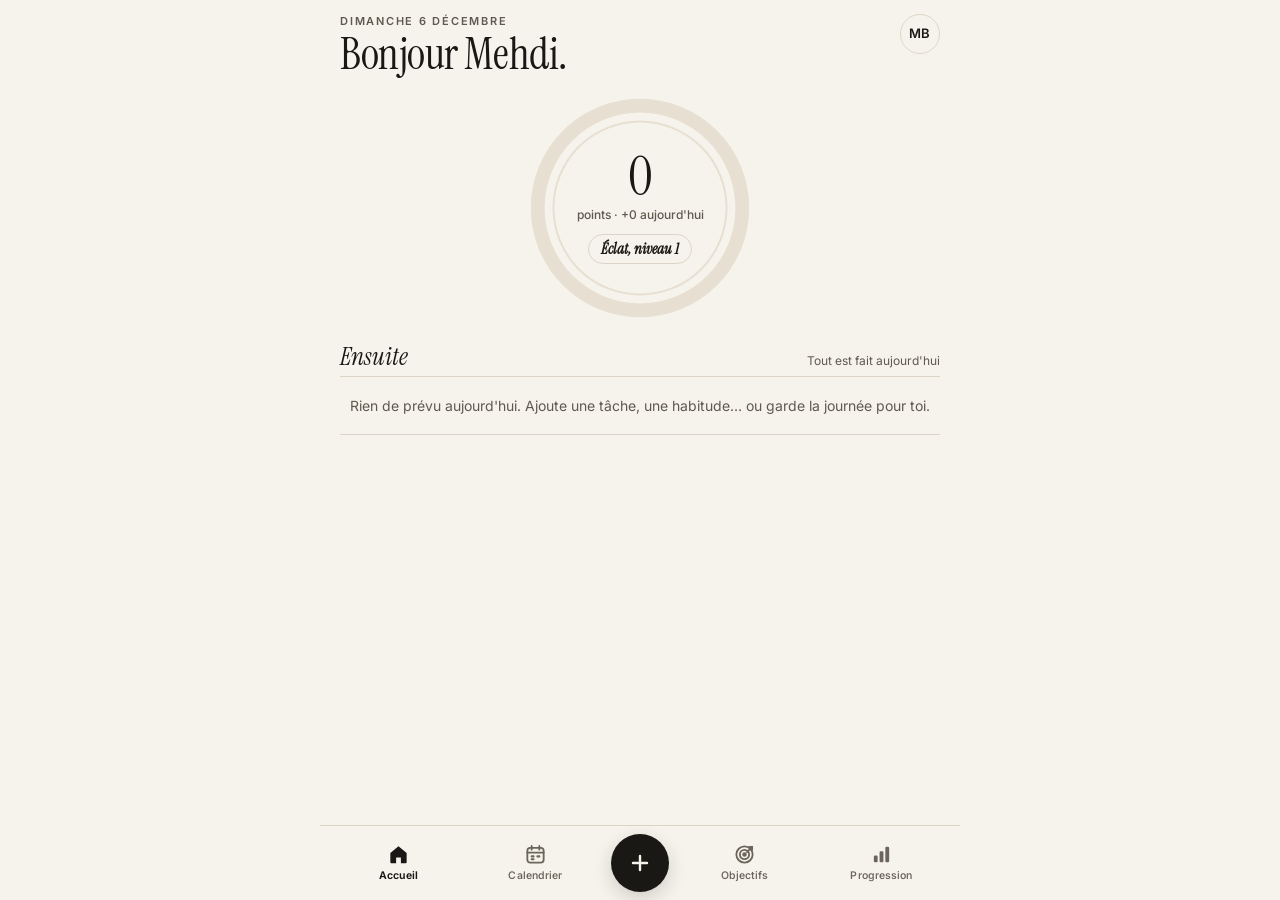
==== index.html @ 3e0541fe "Édition 28 : l'accueil exactement comme la maquette D - Accueil : bonjour, le cadran (niveau au cent" ====
<!DOCTYPE html>
<html lang="fr">
<head>
<meta charset="utf-8">
<meta name="viewport" content="width=device-width, initial-scale=1, maximum-scale=1, user-scalable=no, viewport-fit=cover">
<title>ASCEND</title>
<meta name="description" content="ASCEND : ton développement personnel et ton JOMO, jour après jour. Make everyday matter.">
<meta name="theme-color" content="#050506">
<meta name="color-scheme" content="dark">
<meta name="apple-mobile-web-app-capable" content="yes">
<meta name="mobile-web-app-capable" content="yes">
<meta name="apple-mobile-web-app-status-bar-style" content="black-translucent">
<meta name="apple-mobile-web-app-title" content="ASCEND">
<link rel="manifest" href="manifest.webmanifest">
<link rel="icon" type="image/png" sizes="32x32" href="icones/favicon-32.png">
<link rel="apple-touch-icon" href="icones/apple-touch-icon.png">
<style>
/* ===== ASCEND : couleurs, typo, fond ===== */
:root {
  --fond: #f8f5ef;
  --fond-2: #f9f7f1;
  --carte: #fbf8f2;
  --carte-2: #fdfaf5;
  --carte-3: #fffcf7;
  --trait: rgba(26, 24, 20, .068);
  --trait-fort: rgba(26, 24, 20, .145);
  --texte: #1a1814;
  --doux: #1a1814;
  --pale: #6b655b;
  --bleu: #1a1814;
  --violet: #1a1814;
  --accent: linear-gradient(135deg, #1a1814 0%, #1a1814 100%);
  --accent-texte: #1a1814;
  --anneau: #1a1814;
  --vert: #2f8c5b;
  --orange: #9f7332;
  --rouge: #9f404b;
  --jomo: #26847b;
  --ecran: #3d7b9c;
  --focus: #1a1814;
  --H: 64px;
  --rayon: 18px;
  --haut-sur: env(safe-area-inset-top, 0px);
  --bas-sur: env(safe-area-inset-bottom, 0px);
  --police: -apple-system, BlinkMacSystemFont, "SF Pro Display", "SF Pro Text", "Inter", "Segoe UI", system-ui, sans-serif;
  color-scheme: light;
}
*, *::before, *::after { box-sizing: border-box; }
[hidden] { display: none !important; }
html, body { margin: 0; height: 100%; overflow: hidden; overscroll-behavior: none; }
/* Une app, pas une page : on ne pince pas pour zoomer, le double toucher ne zoome pas */
html { touch-action: pan-x pan-y; }
body {
  font-family: var(--police);
  color: var(--texte);
  background-color: var(--fond);
  background-image:
    radial-gradient(120% 60% at 110% -10%, rgba(26, 24, 20, .119), transparent 60%),
    radial-gradient(90% 55% at -20% 105%, rgba(26, 24, 20, .093), transparent 60%);
  background-attachment: fixed;
  -webkit-font-smoothing: antialiased;
  -webkit-tap-highlight-color: transparent;
  -webkit-text-size-adjust: 100%;
  overscroll-behavior: none;
  font-size: 15px;
  line-height: 1.35;
}
button, input, select, textarea { font: inherit; color: inherit; }
button { cursor: pointer; }
button:disabled { cursor: default; }
:focus-visible { outline: 3px solid var(--focus); outline-offset: 2px; border-radius: 10px; }
.masque { position: absolute !important; width: 1px; height: 1px; padding: 0; margin: -1px; overflow: hidden; clip: rect(0 0 0 0); white-space: nowrap; border: 0; }
h1, h2, h3, p { margin: 0; }

/* ===== Structure : écran + onglets du bas ===== */
/* L'app occupe la partie visible de l'écran (l'iPhone la décale parfois après le clavier : on la suit) */
.app { position: fixed; top: var(--app-haut, 0px); bottom: var(--app-bas, 0px); left: 0; right: 0; max-width: 640px; margin: 0 auto;
  display: grid; grid-template-rows: minmax(0, 1fr) auto; overflow: hidden; }
html.clavier { --bas-sur: 0px; }
.ecran { overflow-y: auto; overflow-x: hidden; -webkit-overflow-scrolling: touch; overscroll-behavior: contain; outline: none;
  padding: calc(var(--haut-sur) + 18px) max(18px, env(safe-area-inset-right)) 28px max(18px, env(safe-area-inset-left)); display: flex; flex-direction: column; gap: 18px; min-height: 0; }
.ecran > * { flex-shrink: 0; }
.ecran.plein { overflow: hidden; padding-bottom: 0; }
.ecran.plein > .cal-jour { flex-shrink: 1; }
.onglets { display: grid; grid-template-columns: repeat(4, 1fr); gap: 4px; padding: 8px 10px calc(var(--bas-sur) + 8px);
  background: rgba(251, 249, 244, .92); border-top: 1px solid var(--trait); -webkit-backdrop-filter: blur(18px); backdrop-filter: blur(18px); }
.onglet { display: grid; justify-items: center; gap: 3px; padding: 7px 2px 6px; border: 0; background: none; color: var(--pale); border-radius: 14px;
  font-size: 11px; font-weight: 600; letter-spacing: .01em; min-height: 52px; }
.onglet svg { width: 24px; height: 24px; }
.onglet[aria-current="page"] { color: #1a1814; background: rgba(26, 24, 20, .06); }
.onglet[aria-current="page"] svg { filter: drop-shadow(0 0 8px rgba(26, 24, 20, .297)); }

/* ===== Textes d'en-tête ===== */
.tete { display: flex; align-items: flex-start; gap: 12px; }
.tete > div { flex: 1; min-width: 0; }
.tete h1 { font-size: 30px; font-weight: 800; letter-spacing: -.02em; line-height: 1.12; }
.tete p { color: var(--doux); font-size: 15px; margin-top: 4px; }
.tete .actions-tete { display: flex; gap: 8px; flex: none; }
.icone-bouton { width: 44px; height: 44px; border-radius: 14px; border: 1px solid var(--trait); background: rgba(251, 249, 244, .6); color: var(--texte);
  display: grid; place-items: center; padding: 0; flex: none; }
.icone-bouton svg { width: 22px; height: 22px; }
.avatar { width: 44px; height: 44px; border-radius: 50%; border: 1px solid var(--trait-fort); background: radial-gradient(circle at 30% 25%, #e9e3d7, #fdfaf5);
  color: var(--texte); font-weight: 700; font-size: 14px; letter-spacing: .02em; display: grid; place-items: center; flex: none; }
.section-tete { display: flex; align-items: baseline; justify-content: space-between; gap: 10px; margin-bottom: 10px; }
.section-tete h2 { font-size: 18px; font-weight: 700; letter-spacing: -.01em; }
.lien { border: 0; background: none; color: var(--doux); font-size: 13px; font-weight: 600; padding: 8px 4px; display: inline-flex; align-items: center; gap: 4px; min-height: 36px; white-space: nowrap; flex: none; }
.lien svg { width: 14px; height: 14px; }
.lien.fort { color: var(--accent-texte); }
.lien.danger { color: var(--rouge); }

/* ===== Cartes ===== */
.carte { background: linear-gradient(180deg, rgba(251, 249, 244, .82), rgba(251, 249, 244, .9)); border: 1px solid var(--trait); border-radius: var(--rayon);
  box-shadow: inset 0 1px 0 rgba(26, 24, 20, .034), 0 10px 30px rgba(70, 55, 30, .055); }
.carte.pad { padding: 16px; }
.vide { color: var(--doux); text-align: center; padding: 22px 16px; font-size: 14px; line-height: 1.5; }

/* ===== Boutons ===== */
.bouton { display: flex; align-items: center; justify-content: center; gap: 8px; min-height: 52px; padding: 0 20px; border: 0; border-radius: 16px;
  background: var(--accent); color: var(--sur-accent); font-weight: 700; font-size: 16px; box-shadow: 0 10px 26px rgba(26, 24, 20, .149), inset 0 1px 0 rgba(26, 24, 20, .153); width: 100%; }
.bouton svg { width: 20px; height: 20px; }
.bouton:disabled { opacity: .45; box-shadow: none; }
.bouton.secondaire { background: rgba(251, 249, 244, .7); border: 1px solid var(--trait-fort); box-shadow: none; color: var(--texte); }
.bouton.danger { background: rgba(221, 83, 101, .15); border: 1px solid rgba(221, 83, 101, .562); color: #9f5a62; box-shadow: none; }
.bouton.petit { min-height: 44px; font-size: 15px; border-radius: 14px; }
.boutons { display: grid; gap: 10px; }
.boutons.deux { grid-template-columns: 1fr 1fr; }

/* ===== Segments (7j / 30j / 90j, Mois / Jour…) ===== */
.segments { display: grid; grid-auto-flow: column; grid-auto-columns: 1fr; gap: 4px; padding: 4px; border-radius: 16px; background: rgba(251, 249, 244, .9); border: 1px solid var(--trait); }
.segments button { border: 0; background: none; color: var(--doux); font-weight: 600; font-size: 14px; border-radius: 12px; min-height: 40px; padding: 0 8px; }
.segments button[aria-pressed="true"], .segments button[aria-selected="true"] { background: var(--accent); color: var(--sur-accent); box-shadow: 0 6px 18px rgba(26, 24, 20, .149); }

/* ===== Interrupteur ===== */
.interrupteur { position: relative; display: inline-block; width: 51px; height: 31px; flex: none; }
.interrupteur input { position: absolute; inset: 0; opacity: 0; margin: 0; cursor: pointer; z-index: 1; }
.interrupteur i { position: absolute; inset: 0; border-radius: 16px; background: #ebe5d9; border: 1px solid var(--trait-fort); transition: background .2s; }
.interrupteur i::after { content: ""; position: absolute; top: 3px; left: 3px; width: 23px; height: 23px; border-radius: 50%; background: #1a1814; transition: transform .2s, background .2s; box-shadow: 0 2px 6px rgba(70, 55, 30, .077); }
.interrupteur input:checked + i { background: var(--accent); border-color: transparent; }
.interrupteur input:checked + i::after { transform: translateX(20px); background: #1a1814; }
.interrupteur input:focus-visible + i { outline: 3px solid var(--focus); outline-offset: 2px; }

/* ===== Cases à cocher rondes ===== */
.rond-coche { width: 30px; height: 30px; border-radius: 50%; border: 2.5px solid var(--anneau); background: rgba(251, 249, 244, .6); padding: 0; display: grid; place-items: center; color: transparent; flex: none; }
.rond-coche svg { width: 16px; height: 16px; }
.rond-coche[aria-checked="true"] { background: var(--accent); border-color: #1a1814; color: var(--sur-accent); box-shadow: 0 0 14px rgba(26, 24, 20, .255); }
.rond-coche:disabled { opacity: .5; }
/* Cible tactile élargie */
.rond-coche { position: relative; }
.rond-coche::before { content: ""; position: absolute; inset: -8px; }

/* ===== Lignes (tâches, habitudes) ===== */
.lignes { display: grid; gap: 10px; }
.ligne { display: flex; align-items: center; gap: 12px; padding: 12px 14px; min-height: 64px; }
.ligne .ouvrir { flex: 1; min-width: 0; display: flex; align-items: center; gap: 12px; border: 0; background: none; padding: 0; text-align: left; color: inherit; min-height: 40px; }
.ligne .quoi { flex: 1; min-width: 0; display: grid; gap: 2px; }
.ligne .quoi b { font-weight: 650; font-size: 15.5px; white-space: nowrap; overflow: hidden; text-overflow: ellipsis; }
.ligne .quoi small { color: var(--doux); font-size: 12.5px; white-space: nowrap; overflow: hidden; text-overflow: ellipsis; }
.ligne .pts { color: var(--accent-texte); font-weight: 700; font-size: 14px; white-space: nowrap; flex: none; }
.ligne .pts.gagne { color: var(--vert); }
.ligne .pts.nul { color: var(--pale); font-weight: 600; }
.ligne.faite .quoi b { color: var(--doux); text-decoration: line-through; text-decoration-color: rgba(26, 24, 20, .255); }
.tuile { width: 40px; height: 40px; border-radius: 12px; display: grid; place-items: center; font-size: 21px; flex: none; background: color-mix(in srgb, var(--c, #1a1814) 18%, #faf8f2); border: 1px solid color-mix(in srgb, var(--c, #1a1814) 40%, transparent); }
.tuile.petite { width: 32px; height: 32px; border-radius: 10px; font-size: 17px; }
.puce-cat { display: inline-block; width: 8px; height: 8px; border-radius: 50%; background: var(--c); margin-right: 6px; vertical-align: 1px; }

/* ===== Toast ===== */
.toast { position: fixed; left: 50%; top: calc(var(--haut-sur) + 12px); transform: translate(-50%, calc(-100% - 40px)); z-index: 50; max-width: min(92vw, 520px);
  background: rgba(251, 249, 244, .96); border: 1px solid var(--trait-fort); color: var(--texte); padding: 12px 16px; border-radius: 14px; font-weight: 600; font-size: 14px;
  box-shadow: 0 14px 40px rgba(70, 55, 30, .099); transition: transform .3s ease, opacity .3s ease, visibility .3s; pointer-events: none; text-align: center; opacity: 0; visibility: hidden; }
.toast:empty { display: none; }
.toast.visible { transform: translate(-50%, 0); opacity: 1; visibility: visible; }

/* ===== Lancement ===== */
.lancement { position: fixed; inset: 0; z-index: 60; display: grid; place-items: center; background: var(--fond);
  background-image: radial-gradient(80% 50% at 100% 0%, rgba(26, 24, 20, .149), transparent 60%), radial-gradient(80% 50% at 0% 100%, rgba(26, 24, 20, .128), transparent 60%);
  transition: opacity .45s ease, visibility .45s; }
.lancement.parti { opacity: 0; visibility: hidden; }
.marque { display: grid; justify-items: center; gap: 18px; text-align: center; }
.marque svg { width: 108px; height: 108px; filter: drop-shadow(0 0 24px rgba(26, 24, 20, .234)); }
.marque b { font-size: 34px; font-weight: 300; letter-spacing: .42em; margin-right: -.42em; }
.marque small { color: var(--doux); font-size: 16px; }

@media (prefers-reduced-motion: reduce) {
  *, *::before, *::after { animation-duration: .01ms !important; animation-iteration-count: 1 !important; transition-duration: .01ms !important; scroll-behavior: auto !important; }
}
/* ===== Accueil ===== */
.salut h1 { font-size: 27px; }
.points { position: relative; overflow: hidden; padding: 18px 18px 58px; min-height: 150px;
  background: radial-gradient(120% 120% at 100% 0%, rgba(26, 24, 20, .149), transparent 55%), linear-gradient(180deg, rgba(251, 249, 244, .9), rgba(251, 249, 244, .95)); }
.points .libelle { display: flex; align-items: center; gap: 8px; color: var(--doux); font-weight: 600; font-size: 14px; }
.points .libelle .etoile { width: 26px; height: 26px; border-radius: 50%; display: grid; place-items: center; background: rgba(221, 157, 63, .175); border: 1px solid rgba(221, 157, 63, .562); }
.points .libelle .etoile svg { width: 15px; height: 15px; color: var(--orange); }
.points .total { display: flex; align-items: baseline; gap: 12px; margin-top: 10px; position: relative; z-index: 1; }
.points .total b { font-size: 40px; font-weight: 700; letter-spacing: -.02em; font-variant-numeric: tabular-nums; }
.points .total span { color: var(--vert); font-weight: 700; font-size: 15px; display: inline-flex; align-items: center; gap: 3px; }
.points .total span.zero { color: var(--pale); }
.points .total span svg { width: 13px; height: 13px; }
.points .palier { position: relative; z-index: 1; margin-top: 6px; color: var(--doux); font-size: 13px; }
.points .palier b { color: var(--texte); font-weight: 650; }
.points .embleme { position: absolute; right: 10px; top: 6px; width: 92px; height: 92px; z-index: 1; }
.points .courbe { position: absolute; left: 0; right: 0; bottom: 0; width: 100%; height: 56px; opacity: .95; }
.points .monte { animation: monte .6s ease; }
@keyframes monte { 0% { transform: translateY(6px); opacity: .3; } 100% { transform: none; opacity: 1; } }
.duo { display: grid; grid-template-columns: 1fr 1fr; gap: 12px; }
.mini { padding: 14px; display: grid; gap: 6px; text-align: left; border: 1px solid var(--trait); color: inherit; min-height: 96px; }
.mini .titre-mini { color: var(--doux); font-size: 12.5px; font-weight: 600; display: flex; align-items: center; gap: 6px; }
.mini b { font-size: 24px; font-weight: 700; font-variant-numeric: tabular-nums; }
.mini small { color: var(--doux); font-size: 12.5px; }
.alerte { display: flex; gap: 12px; align-items: flex-start; padding: 14px; border-color: rgba(221, 157, 63, .562); background: linear-gradient(180deg, rgba(55, 41, 20, .688), rgba(251, 249, 244, .55)); }
.alerte .ic { font-size: 20px; line-height: 1; }
.alerte p { font-size: 14px; color: #9f8d6e; }
.alerte p b { color: #1a1814; }
.a-valider { display: grid; gap: 10px; padding: 14px; }
.a-valider p { font-size: 14.5px; }
.a-valider p small { display: block; color: var(--doux); font-size: 12.5px; margin-top: 2px; }

/* ===== Calendrier : mois ===== */
.cal-tete { display: flex; align-items: center; justify-content: space-between; padding: 6px 4px 12px; }
.cal-tete h2 { font-size: 18px; font-weight: 650; }
.cal-tete .icone-bouton { width: 40px; height: 40px; border: 0; background: none; }
.mois-grille { display: grid; grid-template-columns: repeat(7, 1fr); row-gap: 4px; padding: 0 6px 12px; touch-action: pan-y; }
.mois-grille .jsem { text-align: center; color: var(--doux); font-size: 13px; font-weight: 600; padding: 4px 0 8px; }
.jour-m { position: relative; border: 0; background: none; color: var(--texte); height: 46px; display: grid; justify-items: center; align-content: start; gap: 3px; padding: 0; border-radius: 12px; }
.jour-m .n { width: 38px; height: 38px; border-radius: 50%; display: grid; place-items: center; font-size: 16px; font-variant-numeric: tabular-nums; }
.jour-m.dehors { color: #6b655b; }
.jour-m.auj .n { color: #1a1814; font-weight: 800; }
.jour-m[aria-pressed="true"] .n { background: var(--accent); color: var(--sur-accent); font-weight: 700; box-shadow: 0 0 0 3px rgba(26, 24, 20, .106), 0 0 18px rgba(26, 24, 20, .319); }
.jour-m .pts-j { position: absolute; bottom: 0; left: 50%; transform: translateX(-50%); display: flex; gap: 3px; }
.jour-m .pts-j i { width: 5px; height: 5px; border-radius: 50%; background: var(--c); }
.jour-m.charge .n::after { content: ""; position: absolute; top: 2px; right: 6px; width: 6px; height: 6px; border-radius: 50%; background: var(--orange); }
.jour-liste-tete { display: flex; align-items: baseline; justify-content: space-between; gap: 8px; margin: 2px 2px 10px; }
.jour-liste-tete h2 { font-size: 16px; font-weight: 650; }
.jour-liste-tete small { color: var(--doux); font-size: 13px; }
.ligne.cal { min-height: 58px; padding: 10px 14px; }

/* ===== Calendrier : jour (grille) ===== */
.cal-barre { display: flex; gap: 10px; align-items: center; }
.cal-barre .segments { flex: 1; }
.bande { display: grid; grid-template-columns: 30px repeat(7, minmax(0, 1fr)) 30px; align-items: center; gap: 2px; }
.bande .fleche { border: 0; background: none; color: var(--doux); height: 52px; padding: 0; display: grid; place-items: center; }
.bande .fleche svg { width: 18px; height: 18px; }
.jour-b { border: 0; background: none; color: var(--texte); display: grid; justify-items: center; gap: 2px; padding: 6px 0; border-radius: 14px; min-height: 56px; }
.jour-b span { font-size: 11px; color: var(--doux); font-weight: 600; }
.jour-b b { font-size: 16px; font-weight: 600; width: 32px; height: 32px; max-width: 100%; border-radius: 50%; display: grid; place-items: center; }
@media (max-width: 359px) { .jour-b b { width: 28px; height: 28px; font-size: 15px; } }
.jour-b.auj b { color: #1a1814; }
.jour-b[aria-pressed="true"] b { background: var(--accent); color: var(--sur-accent); box-shadow: 0 0 14px rgba(26, 24, 20, .297); }
.jour-b i { width: 4px; height: 4px; border-radius: 50%; }
.jour-b i.plein { background: var(--doux); }
.jour-entete { display: flex; align-items: center; justify-content: space-between; gap: 10px; }
.jour-entete h2 { font-size: 17px; font-weight: 650; }
.jauge { display: grid; gap: 5px; min-width: 120px; text-align: right; }
.jauge small { color: var(--doux); font-size: 12px; }
.jauge small b { color: var(--texte); }
.jauge .barre { height: 6px; border-radius: 3px; background: rgba(26, 24, 20, .076); overflow: hidden; }
.jauge .barre i { display: block; height: 100%; border-radius: 3px; background: var(--accent); }
.jauge.depasse small b { color: var(--orange); }
.jauge.depasse .barre i { background: linear-gradient(90deg, #9f7332, #9f513c); }
.defile { flex: 1; min-height: 0; overflow-y: auto; overflow-x: hidden; -webkit-overflow-scrolling: touch; overscroll-behavior: contain; margin: 0 -18px; padding: 0 18px; touch-action: pan-y; }
.grille { position: relative; height: calc(var(--H) * 24); margin-left: 46px; }
.grille .heure { position: absolute; left: -46px; width: 40px; text-align: right; transform: translateY(-50%); color: var(--pale); font-size: 11px; font-variant-numeric: tabular-nums; }
.grille .trait-h { position: absolute; left: 0; right: 0; height: 1px; background: rgba(26, 24, 20, .043); }
.colonnes { position: absolute; inset: 0; display: grid; grid-template-columns: repeat(var(--n, 1), 1fr); }
.colonne { position: relative; border: 0; background: none; padding: 0; }
.bloc { position: absolute; border-radius: 12px; overflow: hidden; background: color-mix(in srgb, var(--c) 22%, #fbf8f2); border: 1px solid color-mix(in srgb, var(--c) 55%, transparent);
  border-left: 4px solid var(--c); color: var(--texte); touch-action: none; user-select: none; -webkit-user-select: none; }
.bloc .b-ouvrir { position: absolute; inset: 0; border: 0; background: none; padding: 0; width: 100%; }
.bloc .b-texte { position: relative; pointer-events: none; display: grid; gap: 1px; padding: 6px 8px 0 9px; padding-right: 44px; }
.bloc .b-texte b { font-size: 13.5px; font-weight: 650; white-space: nowrap; overflow: hidden; text-overflow: ellipsis; }
.bloc .b-texte small { font-size: 11.5px; color: var(--doux); white-space: nowrap; overflow: hidden; text-overflow: ellipsis; }
.bloc.court .b-texte { grid-auto-flow: column; justify-content: start; gap: 6px; padding-top: 2px; }
.bloc .rond-coche { position: absolute; right: 8px; top: 6px; width: 26px; height: 26px; }
.bloc.court .rond-coche { top: 50%; margin-top: -11px; width: 22px; height: 22px; }
.bloc.fait .b-texte b { text-decoration: line-through; color: var(--doux); }
.bloc.libre { background: repeating-linear-gradient(135deg, rgba(44, 183, 170, .175) 0 8px, rgba(44, 183, 170, .075) 8px 16px); }
.bloc.sansecran { background: repeating-linear-gradient(135deg, rgba(78, 169, 220, .175) 0 8px, rgba(78, 169, 220, .062) 8px 16px); }
.bloc.grignote { border-style: dashed; }
.bloc .gain { position: absolute; right: 8px; bottom: 5px; font-size: 11px; font-weight: 700; color: var(--vert); pointer-events: none; }
.bloc .bord { position: absolute; left: 0; right: 0; bottom: 0; height: 8px; cursor: ns-resize; }
.bloc .poignee { position: absolute; left: 50%; width: 30px; height: 18px; margin-left: -15px; display: grid; place-items: center; }
.bloc .poignee::after { content: ""; width: 26px; height: 6px; border-radius: 3px; background: #1a1814; box-shadow: 0 0 8px rgba(26, 24, 20, .383); }
.bloc .poignee.haut { top: -2px; }
.bloc .poignee.bas { bottom: -2px; }
.bloc.choisi { box-shadow: 0 0 0 2px #1a1814, 0 0 20px rgba(26, 24, 20, .212); z-index: 3; overflow: visible; }
.bloc.leve { z-index: 5; box-shadow: 0 12px 30px rgba(70, 55, 30, .11), 0 0 0 2px #1a1814; opacity: .95; }
.bloc.brouillon { --c: #1a1814; background: rgba(26, 24, 20, .106); border-style: dashed; z-index: 4; overflow: visible; }
.bloc.repere { animation: repere 1.8s ease-out 1; }
@keyframes repere { 0%, 55% { box-shadow: 0 0 0 3px #1a1814, 0 0 26px rgba(26, 24, 20, .404); } }
.maintenant { position: absolute; left: -8px; right: 0; height: 2px; background: #9f404b; z-index: 6; pointer-events: none; }
.maintenant::before { content: ""; position: absolute; left: -4px; top: -4px; width: 10px; height: 10px; border-radius: 50%; background: #9f404b; }
.maintenant span { position: absolute; left: -50px; top: -8px; font-size: 11px; font-weight: 700; color: #9f5a62; background: var(--fond); padding: 0 2px; }
.bas-espace { height: 96px; }
.fab { position: absolute; right: 18px; bottom: 18px; width: 58px; height: 58px; border-radius: 50%; border: 0; background: var(--accent); color: var(--sur-accent); display: grid; place-items: center;
  box-shadow: 0 12px 30px rgba(26, 24, 20, .212); z-index: 8; }
.fab svg { width: 26px; height: 26px; }
.cal-jour { position: relative; flex: 1; min-height: 0; display: flex; flex-direction: column; gap: 12px; }

/* ===== Objectifs ===== */
.serie-carte { display: flex; align-items: center; gap: 14px; padding: 16px; }
.serie-carte .flamme { font-size: 32px; line-height: 1; filter: drop-shadow(0 0 10px rgba(221, 131, 54, .688)); }
.serie-carte b { font-size: 28px; font-weight: 700; }
.serie-carte small { color: var(--doux); font-size: 13px; display: block; }
.histo { display: flex; gap: 4px; margin-top: 4px; }
.histo i { width: 9px; height: 9px; border-radius: 3px; background: rgba(26, 24, 20, .068); }
.histo i.ok { background: var(--c, var(--bleu)); box-shadow: 0 0 6px color-mix(in srgb, var(--c, #1a1814) 70%, transparent); }
.histo i.non { background: transparent; border: 1px dashed rgba(26, 24, 20, .106); }
.obj-carte { padding: 16px; display: grid; gap: 12px; text-align: left; color: inherit; border: 1px solid var(--trait); width: 100%; }
.obj-carte .haut { display: flex; align-items: center; gap: 12px; }
.obj-carte .haut div { flex: 1; min-width: 0; display: grid; gap: 2px; }
.obj-carte .haut b { font-size: 16px; font-weight: 650; white-space: nowrap; overflow: hidden; text-overflow: ellipsis; }
.obj-carte .haut small { color: var(--doux); font-size: 12.5px; }
.obj-carte .pc { font-size: 18px; font-weight: 700; color: var(--accent-texte); }
.obj-carte.atteint .pc { color: var(--vert); }
.barre-obj { height: 8px; border-radius: 4px; background: rgba(26, 24, 20, .068); overflow: hidden; }
.barre-obj i { display: block; height: 100%; border-radius: 4px; background: var(--accent); box-shadow: 0 0 10px rgba(26, 24, 20, .255); }
.obj-carte.atteint .barre-obj i { background: linear-gradient(90deg, #26845b, #2f8c5b); }

/* ===== Progression ===== */
.anneau-carte { display: grid; grid-template-columns: auto 1fr; gap: 18px; align-items: center; padding: 18px; }
.anneau { position: relative; width: 150px; height: 150px; }
.anneau svg { width: 100%; height: 100%; transform: rotate(-90deg); overflow: visible; }
.anneau .val { position: absolute; inset: 0; display: grid; place-content: center; text-align: center; }
.anneau .val b { font-size: 36px; font-weight: 700; letter-spacing: -.02em; }
.anneau .val b small { font-size: 18px; font-weight: 600; }
.anneau .val span { color: var(--doux); font-size: 11px; line-height: 1.2; max-width: 92px; margin: 2px auto 0; }
.chiffres { display: grid; gap: 18px; }
.chiffres .evol { display: grid; gap: 2px; }
.chiffres .evol b { font-size: 22px; font-weight: 700; display: inline-flex; align-items: center; gap: 4px; }
.chiffres .evol b.hausse { color: var(--vert); }
.chiffres .evol b.baisse { color: #9f5a62; }
.chiffres .evol b.egal { color: var(--doux); }
.chiffres .evol b svg { width: 16px; height: 16px; }
.chiffres small { color: var(--doux); font-size: 13px; }
.repart { display: grid; gap: 12px; }
.repart .r-ligne { display: grid; grid-template-columns: 24px minmax(70px, 1fr) 2fr 44px; align-items: center; gap: 10px; font-size: 14px; }
.repart .r-ligne .ic { font-size: 16px; text-align: center; }
.repart .r-ligne .barre { height: 8px; border-radius: 4px; background: rgba(26, 24, 20, .051); overflow: hidden; }
.repart .r-ligne .barre i { display: block; height: 100%; border-radius: 4px; background: var(--c); }
.repart .r-ligne b { text-align: right; font-weight: 700; font-variant-numeric: tabular-nums; }
.encourage { display: flex; align-items: center; gap: 14px; padding: 18px; }
.encourage svg { width: 44px; height: 44px; flex: none; }
.encourage p { font-size: 15px; line-height: 1.45; }
.trois { display: grid; grid-template-columns: repeat(3, 1fr); gap: 10px; }
.trois .mini { min-height: 0; }
.trois .mini b { font-size: 20px; }
.courbe-pts { width: 100%; height: 120px; display: block; }
.legende-courbe { display: flex; justify-content: space-between; color: var(--pale); font-size: 11.5px; margin-top: 4px; }
/* ===== Feuilles (formulaires en bas d'écran) ===== */
dialog { color: var(--texte); }
/* Calée sur la partie visible de l'écran : au-dessus du clavier quand il est sorti */
dialog.feuille { top: var(--vv-haut, 0px); bottom: var(--vv-bas, 0px); width: 100%; max-width: 560px;
  max-height: 92vh; max-height: min(92dvh, calc(var(--vv-h, 100dvh) - 12px)); margin: auto auto 0; padding: 0; border: 1px solid var(--trait-fort); border-bottom: 0;
  border-radius: 26px 26px 0 0; background: linear-gradient(180deg, #fcf9f4, #faf7f1 40%); box-shadow: 0 -20px 60px rgba(70, 55, 30, .121); }
dialog.feuille[open] { display: flex; flex-direction: column; animation: monter .26s ease; }
dialog.feuille.haute { height: 92vh; height: min(92dvh, calc(var(--vv-h, 100dvh) - 12px)); }
dialog.feuille::before { content: ""; display: block; flex: none; width: 40px; height: 5px; border-radius: 3px; background: rgba(26, 24, 20, .149); margin: 8px auto 0; }
dialog::backdrop { background: rgba(251, 249, 244, .62); -webkit-backdrop-filter: blur(4px); backdrop-filter: blur(4px); }
@keyframes monter { from { transform: translateY(40px); opacity: .4; } to { transform: none; opacity: 1; } }
@media (min-width: 640px) { dialog.feuille { margin: auto; border-radius: 26px; border-bottom: 1px solid var(--trait-fort); } }
/* Les formulaires ne forment pas de boîte : en-tête, corps et pied sont posés directement dans la feuille,
   comme le Profil (un formulaire en flex imbriqué s'affichait mal sur iPhone) */
#form-tache, #form-cat, #form-hab, #form-obj { display: contents; }
/* Sur téléphone, créer ou modifier une tâche, un objectif, une habitude ou une catégorie, la liste des catégories
   et le choix d'une catégorie ouvrent une page entière :
   toute la fenêtre se voit, de l'en-tête (sous l'heure et l'encoche) au bouton du bas (au-dessus du clavier s'il est sorti) */
@media (max-width: 639px), (orientation: landscape) and (max-height: 520px) {
  html dialog.feuille.page { top: var(--vv-haut, 0px); bottom: var(--vv-bas, 0px); left: 0; right: 0; width: 100%; max-width: none; height: auto; max-height: none;
    margin: 0; border: 0; border-radius: 0; box-shadow: none; background: radial-gradient(120% 50% at 110% -10%, rgba(26, 24, 20, .093), transparent 60%), linear-gradient(180deg, #fbf8f2, #f9f6ef 45%); }
  html dialog.feuille.page::before { display: none; }
  html dialog.feuille.page[open] { animation: page-monte .28s cubic-bezier(.2, .8, .2, 1); }
  html dialog.feuille.page .f-haut { padding-top: calc(var(--haut-sur) + 8px); border-bottom: 1px solid var(--trait); }
  html dialog.feuille.page .f-corps { padding-top: 14px; }
  html dialog.feuille.page::backdrop { background: #f8f5ef; -webkit-backdrop-filter: none; backdrop-filter: none; }
}
/* Téléphone couché : le ✓ de l'en-tête suffit, le grand bouton du bas laisse la place au contenu */
@media (orientation: landscape) and (max-height: 520px) {
  html dialog.feuille.page .f-pied { display: none; }
  html dialog.feuille.page .f-haut { padding-top: 4px; padding-bottom: 4px; }
}
@keyframes page-monte { from { transform: translateY(60px); opacity: 0; } to { transform: none; opacity: 1; } }
.f-haut { flex: none; display: grid; grid-template-columns: 52px 1fr 52px; align-items: center; padding: 6px 10px 8px; }
.f-haut h2 { text-align: center; font-size: 18px; font-weight: 700; }
.f-icone { width: 44px; height: 44px; border: 0; background: none; color: var(--texte); display: grid; place-items: center; padding: 0; border-radius: 50%; }
.f-icone svg { width: 22px; height: 22px; }
.f-valider { width: 40px; height: 40px; border-radius: 50%; border: 0; background: var(--accent); color: var(--sur-accent); display: grid; place-items: center; justify-self: end; padding: 0; box-shadow: 0 0 16px rgba(26, 24, 20, .255); }
.f-valider svg { width: 20px; height: 20px; }
.f-ok { border: 0; background: none; color: var(--accent-texte); font-weight: 700; font-size: 16px; padding: 10px 6px; justify-self: end; min-height: 44px; }
.f-msg { flex: none; margin: 0 18px; color: #1a1814; font-size: 13.5px; font-weight: 600; min-height: 0; }
.f-msg:empty { display: none; }
.f-msg:not(:empty) { padding: 10px 12px; border-radius: 12px; background: rgba(26, 24, 20, .06); border: 1px solid var(--trait-fort); margin-bottom: 8px; }
.f-corps { flex: 1; min-height: 0; overflow-y: auto; -webkit-overflow-scrolling: touch; overscroll-behavior: contain; padding: 6px 18px calc(var(--bas-sur) + 22px); display: grid; gap: 16px; align-content: start; grid-auto-rows: max-content; grid-template-columns: minmax(0, 1fr); }
.f-pied { flex: none; padding: 10px 18px calc(var(--bas-sur) + 14px); border-top: 1px solid var(--trait); background: rgba(251, 249, 244, .6); }
.champ-nom { display: flex; align-items: center; gap: 10px; min-height: 58px; padding: 0 16px; border-radius: 16px; background: rgba(251, 249, 244, .7); border: 1px solid var(--trait-fort); }
.champ-nom svg { width: 20px; height: 20px; color: var(--doux); flex: none; }
.champ-nom input { flex: 1; min-width: 0; border: 0; background: none; outline: none; font-size: 17px; padding: 14px 0; }
.champ-nom input::placeholder { color: var(--pale); opacity: 1; }
.champ-nom:focus-within { border-color: #1a1814; box-shadow: 0 0 0 3px rgba(26, 24, 20, .106); }
.etiquette { font-size: 15px; font-weight: 600; color: var(--texte); margin: 0 0 8px 2px; display: block; }
.groupe { border-radius: 16px; background: rgba(251, 249, 244, .55); border: 1px solid var(--trait); overflow: hidden; }
.rang { display: flex; align-items: center; justify-content: space-between; gap: 12px; min-height: 56px; padding: 8px 14px; border: 0; border-bottom: 1px solid var(--trait); background: none; width: 100%; text-align: left; color: inherit; }
.groupe > .rang:last-child, .groupe > :last-child .rang, .groupe > :last-child > .rang { border-bottom: 0; }
.rang > span:first-child { display: flex; align-items: center; gap: 12px; min-width: 0; flex: 1; }
.rang .sous { display: block; color: var(--doux); font-size: 12.5px; }
.rang .val { color: var(--accent-texte); font-weight: 600; display: inline-flex; align-items: center; gap: 6px; white-space: nowrap; }
.rang .val svg { width: 16px; height: 16px; color: var(--doux); }
.rang .ic { width: 28px; height: 28px; display: grid; place-items: center; color: var(--doux); flex: none; font-size: 18px; }
.rang .ic svg { width: 22px; height: 22px; }
.rang input[type="date"], .rang input[type="time"], .rang select, .rang input[type="number"] { border: 1px solid var(--trait-fort); background: rgba(251, 249, 244, .8); border-radius: 10px; padding: 8px 10px;
  color: var(--texte); font-size: 16px; min-height: 40px; color-scheme: light; max-width: 58%; }
.rang input[type="number"] { width: 84px; text-align: center; }
.rang select { -webkit-appearance: none; appearance: none; padding-right: 28px; background-image: linear-gradient(45deg, transparent 50%, #1a1814 50%), linear-gradient(135deg, #1a1814 50%, transparent 50%);
  background-position: calc(100% - 14px) 50%, calc(100% - 9px) 50%; background-size: 5px 5px; background-repeat: no-repeat; }
.horaires { display: grid; grid-template-columns: 1fr 1fr; gap: 10px; padding: 0 14px 12px; }
.horaires label { display: grid; gap: 4px; font-size: 12.5px; color: var(--doux); font-weight: 600; }
.horaires input { width: 100%; max-width: none; border: 1px solid var(--trait-fort); background: rgba(251, 249, 244, .8); border-radius: 10px; padding: 9px 10px; color: var(--texte); font-size: 16px; min-height: 44px; color-scheme: light; }
.pas-points { display: flex; align-items: center; gap: 6px; }
.note { color: var(--doux); font-size: 13px; line-height: 1.45; }
.erreur { color: #9f5a62; font-size: 14px; font-weight: 600; }
.erreur:empty { display: none; }
.types { display: grid; grid-template-columns: repeat(3, 1fr); }
.types label { position: relative; display: grid; place-items: center; min-height: 40px; border-radius: 12px; color: var(--doux); font-weight: 600; font-size: 13.5px; cursor: pointer; text-align: center; padding: 0 4px; }
.types input { position: absolute; opacity: 0; inset: 0; margin: 0; cursor: pointer; }
.types label:has(input:checked) { background: var(--accent); color: var(--sur-accent); box-shadow: 0 6px 18px rgba(26, 24, 20, .149); }
.types label:has(input:focus-visible) { outline: 3px solid var(--focus); outline-offset: 2px; }
.choix-jours { display: grid; grid-template-columns: repeat(7, 1fr); gap: 6px; }
.choix-jours label { position: relative; display: grid; place-items: center; height: 42px; border-radius: 50%; border: 1px solid var(--trait-fort); color: var(--doux); font-weight: 700; cursor: pointer; }
.choix-jours input { position: absolute; inset: 0; opacity: 0; margin: 0; cursor: pointer; }
.choix-jours label:has(input:checked) { background: var(--accent); color: var(--sur-accent); border-color: transparent; }
.choix-jours label:has(input:focus-visible) { outline: 3px solid var(--focus); outline-offset: 2px; }
.icones-choix { display: grid; grid-template-columns: repeat(6, 1fr); gap: 8px; }
.icones-choix label, .couleurs-choix label { position: relative; display: grid; place-items: center; height: 46px; border-radius: 12px; border: 1px solid var(--trait); font-size: 22px; cursor: pointer; background: rgba(251, 249, 244, .55); }
.icones-choix input, .couleurs-choix input { position: absolute; inset: 0; opacity: 0; margin: 0; cursor: pointer; }
.icones-choix label:has(input:checked) { border-color: #1a1814; box-shadow: 0 0 0 2px #1a1814 inset; background: rgba(26, 24, 20, .093); }
.couleurs-choix { display: grid; grid-template-columns: repeat(8, 1fr); gap: 8px; }
.couleurs-choix label { border-radius: 50%; height: auto; aspect-ratio: 1; background: var(--c); border: 2px solid transparent; }
.couleurs-choix label:has(input:checked) { box-shadow: 0 0 0 3px var(--fond), 0 0 0 5px #1a1814; }
.icones-choix label:has(input:focus-visible), .couleurs-choix label:has(input:focus-visible) { outline: 3px solid var(--focus); outline-offset: 2px; }
.cat-rang .tuile { width: 36px; height: 36px; font-size: 19px; border-radius: 11px; }
.cat-rang[aria-checked="true"] { background: rgba(26, 24, 20, .068); }
.cat-rang[aria-checked="true"] .val { color: #1a1814; }
.etapes { display: grid; gap: 0; }
.etape { display: flex; align-items: center; gap: 12px; min-height: 52px; padding: 6px 8px 6px 14px; border-bottom: 1px solid var(--trait); }
.etape:last-child { border-bottom: 0; }
.etape span { flex: 1; min-width: 0; font-size: 15px; overflow-wrap: anywhere; }
.etape.faite span { color: var(--doux); text-decoration: line-through; }
.etape .rond-coche { width: 26px; height: 26px; }
.etape .retirer { width: 40px; height: 40px; border: 0; background: none; color: var(--pale); display: grid; place-items: center; padding: 0; flex: none; }
.etape .retirer svg { width: 18px; height: 18px; }
.ajout-etape { display: flex; gap: 8px; padding: 10px; }
.ajout-etape input { flex: 1; min-width: 0; border: 1px solid var(--trait-fort); background: rgba(251, 249, 244, .8); border-radius: 12px; padding: 0 12px; min-height: 44px; font-size: 16px; }
.ajout-etape button { flex: none; width: auto; padding: 0 16px; min-height: 44px; }
.anneau.petit { width: 96px; height: 96px; }
.anneau.petit .val b { font-size: 24px; }
.obj-resume { display: flex; align-items: center; gap: 16px; }
.obj-resume p { font-size: 14px; color: var(--doux); line-height: 1.5; }
.obj-resume p b { color: var(--texte); }

/* ===== Catégories (gestion) ===== */
.cat-liste .rang { min-height: 66px; }
.cat-liste .rang .ouvrir-cat { flex: 1; min-width: 0; display: flex; align-items: center; gap: 12px; border: 0; background: none; color: inherit; text-align: left; padding: 0; min-height: 48px; }
.cat-liste .rang .ouvrir-cat .quoi-cat { display: grid; gap: 2px; min-width: 0; }
.cat-liste .rang .ouvrir-cat b { font-weight: 650; }
.cat-liste .rang .ouvrir-cat small { color: var(--doux); font-size: 12.5px; }
.cat-liste .rang.inactive .tuile { filter: grayscale(.8); opacity: .6; }

/* ===== Questions ===== */
dialog.feuille.petite { max-height: 80vh; max-height: min(80dvh, calc(var(--vv-h, 100dvh) - 12px)); }
.q-corps { padding: 18px 18px calc(var(--bas-sur) + 18px); display: grid; gap: 12px; }
.q-corps h2 { font-size: 19px; font-weight: 700; text-align: center; }
.q-corps p { color: var(--doux); text-align: center; font-size: 15px; line-height: 1.45; }
.q-choix { display: grid; gap: 10px; margin-top: 6px; }

/* ===== Minuteur ===== */
dialog.minuteur { width: 100%; height: 100%; max-width: none; max-height: none; margin: 0; padding: 0; border: 0; background: var(--fond);
  background-image: radial-gradient(80% 50% at 50% 30%, rgba(26, 24, 20, .119), transparent 65%); }
dialog.minuteur[open] { display: grid; }
.m-corps { display: grid; grid-template-rows: auto 1fr auto; gap: 18px; padding: calc(var(--haut-sur) + 16px) 22px calc(var(--bas-sur) + 22px); max-width: 520px; width: 100%; margin: 0 auto; min-height: 100%; }
.m-haut { display: grid; grid-template-columns: 44px 1fr 44px; align-items: center; text-align: center; }
.m-haut h2 { font-size: 17px; font-weight: 700; }
.m-centre { display: grid; justify-items: center; align-content: center; gap: 18px; text-align: center; }
.m-anneau { position: relative; width: min(74vw, 300px); aspect-ratio: 1; }
.m-anneau svg { width: 100%; height: 100%; transform: rotate(-90deg); }
.m-anneau .temps { position: absolute; inset: 0; display: grid; place-content: center; gap: 4px; }
.m-anneau .temps b { font-size: clamp(48px, 15vw, 66px); font-weight: 300; font-variant-numeric: tabular-nums; letter-spacing: -.02em; }
.m-anneau .temps span { color: var(--doux); font-size: 14px; font-weight: 600; text-transform: uppercase; letter-spacing: .12em; }
.m-tache { display: grid; gap: 4px; }
.m-tache b { font-size: 19px; font-weight: 650; }
.m-tache small { color: var(--doux); font-size: 14px; }
.m-cycles { display: flex; gap: 8px; justify-content: center; }
.m-cycles i { width: 10px; height: 10px; border-radius: 50%; background: rgba(26, 24, 20, .085); }
.m-cycles i.fait { background: var(--accent); box-shadow: 0 0 8px rgba(26, 24, 20, .297); }

/* ===== Profil ===== */
.profil-tete { display: flex; align-items: center; gap: 14px; }
input, select, textarea { font-size: 16px; }
.profil-tete .avatar { width: 64px; height: 64px; font-size: 20px; }
.profil-tete .embleme-p { width: 64px; height: 64px; margin-left: auto; }
fieldset { border: 0; padding: 0; margin: 0; min-width: 0; display: grid; gap: 10px; }
legend { font-size: 13px; font-weight: 700; color: var(--doux); text-transform: uppercase; letter-spacing: .08em; padding: 0 2px; margin-bottom: 10px; }
.code-coffre { font-family: ui-monospace, "SF Mono", Menlo, monospace; font-size: 20px; letter-spacing: .06em; text-align: center; padding: 16px; border-radius: 14px; background: rgba(251, 249, 244, .8); border: 1px dashed var(--trait-fort); user-select: all; -webkit-user-select: all; overflow-wrap: anywhere; }
.champ-code { font-family: ui-monospace, "SF Mono", Menlo, monospace; text-transform: uppercase; letter-spacing: .06em; }
.liste-radios { display: grid; gap: 0; }
.liste-radios label { display: flex; align-items: center; gap: 10px; min-height: 50px; padding: 0 14px; border-bottom: 1px solid var(--trait); }
.liste-radios label:last-child { border-bottom: 0; }

/* ===== Loupe ===== */
.lp-haut { flex: none; display: flex; align-items: center; gap: 6px; padding: 8px 8px 10px 14px; margin: 0; }
.lp-champ { flex: 1; min-width: 0; position: relative; }
.lp-champ .lp-icone { position: absolute; left: 12px; top: 50%; width: 18px; height: 18px; margin-top: -9px; color: var(--doux); pointer-events: none; }
.lp-champ .lp-icone svg { width: 18px; height: 18px; }
.lp-champ input { width: 100%; min-height: 46px; border: 1px solid var(--trait-fort); border-radius: 14px; padding: 8px 42px 8px 38px; background: rgba(251, 249, 244, .7); color: var(--texte); font-size: 16px; -webkit-appearance: none; appearance: none; }
.lp-champ input::-webkit-search-cancel-button, .lp-champ input::-webkit-search-decoration { -webkit-appearance: none; appearance: none; display: none; }
.lp-champ input::placeholder { color: var(--pale); opacity: 1; }
.lp-effacer { position: absolute; right: 4px; top: 50%; margin-top: -19px; width: 38px; height: 38px; border: 0; background: none; color: var(--doux); padding: 0; display: grid; place-items: center; }
.lp-effacer svg { width: 18px; height: 18px; }
.lp-filtres { flex: none; display: flex; flex-wrap: wrap; gap: 6px; padding: 0 14px 10px; }
.filtre { display: inline-flex; align-items: center; gap: 6px; min-height: 36px; padding: 0 12px; border: 1px solid var(--trait-fort); border-radius: 18px; background: rgba(251, 249, 244, .6); color: var(--texte); font-weight: 600; font-size: 13px; }
.filtre[aria-pressed="true"] { background: var(--accent); border-color: transparent; color: var(--sur-accent); }
.filtre[aria-pressed="true"]::before { content: "✓"; font-weight: 800; }
.lp-resultats { flex: 1; min-height: 0; overflow-y: auto; -webkit-overflow-scrolling: touch; overscroll-behavior: contain; padding: 0 14px calc(var(--bas-sur) + 18px); display: grid; gap: 14px; align-content: start; }
.lp-resultats h3 { font-size: 13px; font-weight: 700; color: var(--doux); text-transform: uppercase; letter-spacing: .08em; margin: 4px 2px 8px; display: flex; justify-content: space-between; }
mark { background: rgba(221, 185, 94, 1); color: #fbf9f3; border-radius: 4px; padding: 0 2px; }

/* ===== Verrou Face ID ===== */
dialog#verrou { width: 100%; height: 100%; max-width: none; max-height: none; margin: 0; border: 0; padding: 0; background: var(--fond);
  background-image: radial-gradient(80% 50% at 100% 0%, rgba(26, 24, 20, .149), transparent 60%), radial-gradient(80% 50% at 0% 100%, rgba(26, 24, 20, .128), transparent 60%); }
dialog#verrou[open] { display: grid; place-items: center; }
dialog#verrou::backdrop { background: var(--fond); }
.vr-corps { display: grid; gap: 14px; justify-items: center; text-align: center; width: 100%; max-width: 380px; padding: 24px 24px calc(var(--bas-sur) + 24px); }
.vr-logo svg { width: 96px; height: 96px; filter: drop-shadow(0 0 22px rgba(26, 24, 20, .234)); }
.vr-corps h2 { font-size: 22px; font-weight: 700; }
.vr-corps > p { color: var(--doux); font-size: 15px; }
.vr-aide { display: grid; gap: 10px; width: 100%; }
.vr-aide p { color: var(--doux); font-size: 14px; }
.note.diag { text-align: center; font-size: 11px; color: var(--pale); -webkit-user-select: text; user-select: text; margin-top: -8px; }
/* ===== Paysage (téléphone tourné) : le calendrier seul, en plein écran ===== */
html.paysage .onglets { display: none; }
html.paysage .app { max-width: none; grid-template-rows: minmax(0, 1fr); }
html.paysage .ecran { overflow: hidden; gap: 0;
  padding: 6px max(14px, env(safe-area-inset-right)) calc(env(safe-area-inset-bottom) + 4px) max(14px, env(safe-area-inset-left)); }
.pay { position: relative; flex: 1; min-height: 0; display: flex; flex-direction: column; gap: 6px; }
.pay-barre { flex: none; display: flex; align-items: center; gap: 8px; min-height: 46px; }
.pay-barre h2 { flex: 1; min-width: 0; font-size: 19px; font-weight: 700; letter-spacing: -.01em; white-space: nowrap; overflow: hidden; text-overflow: ellipsis; }
.pay-barre .icone-bouton { width: 42px; height: 42px; border-radius: 12px; }
.pay-barre .segments { flex: none; width: 170px; padding: 3px; }
.pay-barre .segments button { min-height: 36px; font-size: 13.5px; }
.pay-barre .jauge { min-width: 110px; }
/* Mois : chaque case montre ses tâches */
.pay-mois { flex: 1; min-height: 0; display: grid; grid-template-columns: repeat(7, minmax(0, 1fr)); grid-template-rows: auto repeat(var(--rangs, 5), minmax(0, 1fr)); gap: 4px; touch-action: pan-y; }
.pay-mois .jsem { text-align: center; color: var(--doux); font-size: 12px; font-weight: 700; text-transform: uppercase; letter-spacing: .06em; padding-bottom: 2px; }
.case-m { min-height: 0; overflow: hidden; display: flex; flex-direction: column; align-items: stretch; gap: 2px; padding: 4px 5px; border-radius: 10px; text-align: left;
  border: 1px solid var(--trait); background: rgba(251, 249, 244, .75); color: var(--texte); }
.case-m .n { font-size: 13px; font-weight: 700; font-variant-numeric: tabular-nums; line-height: 16px; display: flex; justify-content: space-between; gap: 4px; }
.case-m .n i { font-style: normal; color: var(--orange); font-size: 11px; }
.case-m.dehors { background: rgba(251, 249, 244, .5); }
.case-m.dehors .n { color: var(--pale); }
.case-m.auj { border-color: rgba(26, 24, 20, .297); }
.case-m.auj .n { color: #1a1814; }
.case-m[aria-current="date"] .n span { background: var(--accent); color: var(--sur-accent); border-radius: 8px; padding: 0 6px; box-shadow: 0 0 10px rgba(26, 24, 20, .297); }
.case-m .chip { display: block; font-size: 12px; line-height: 15px; font-weight: 600; white-space: nowrap; overflow: hidden; text-overflow: ellipsis;
  padding: 0 3px 0 5px; border-left: 3px solid var(--c); border-radius: 3px; background: color-mix(in srgb, var(--c) 16%, transparent); }
.case-m .chip.fait { color: var(--doux); text-decoration: line-through; }
.case-m .n .encore { font-style: normal; font-size: 11.5px; color: var(--doux); font-weight: 700; margin-left: auto; }
.case-m .n i { margin-left: 2px; }
/* Jour : la grille prend toute la largeur */
html.paysage .defile { margin: 0; padding: 0 0 0 12px; }
html.paysage .bas-espace { height: 64px; }
html.paysage .fab { right: 4px; bottom: 6px; width: 52px; height: 52px; }
html.paysage .bloc .b-texte b { font-size: 14px; }
html.paysage .bloc .b-texte small { font-size: 12px; }
/* Feuilles et minuteur, téléphone couché */
@media (orientation: landscape) and (max-height: 520px) {
  dialog.feuille { max-height: 96vh; max-height: min(96dvh, calc(var(--vv-h, 100dvh) - 8px)); }
  dialog.feuille.haute { height: 96vh; height: min(96dvh, calc(var(--vv-h, 100dvh) - 8px)); }
  .f-corps, .f-pied, .f-haut { padding-left: max(18px, env(safe-area-inset-left)); padding-right: max(18px, env(safe-area-inset-right)); }
  dialog.minuteur { overflow-y: auto; }
  .m-corps { grid-template-rows: auto auto auto; gap: 10px; padding-top: 10px; }
  .m-anneau { width: min(52vh, 220px); }
  .m-anneau .temps b { font-size: 44px; }
  .boutons { grid-auto-flow: column; }
}
/* Jour, téléphone couché : toute la journée à l'écran, sans défiler */
html.paysage .defile.ajuste { overflow: hidden; }
.ajuste .bas-espace { height: 0; }
.ajuste .grille { margin-left: 40px; }
.ajuste .grille .heure { left: -40px; width: 34px; font-size: 10px; }
.ajuste .bloc { border-radius: 8px; border-left-width: 3px; }
.ajuste .bloc.court .b-texte { height: 100%; align-items: center; padding: 0 44px 0 8px; gap: 8px; }
html.paysage .ajuste .bloc.court .b-texte b { font-size: 12.5px; line-height: 1; }
html.paysage .ajuste .bloc.court .b-texte small { font-size: 11px; line-height: 1; }
.ajuste .bloc.court .rond-coche { top: 50%; margin-top: 0; transform: translateY(-50%); height: min(18px, calc(100% - 2px)); width: auto; aspect-ratio: 1; border-width: 1.5px; right: 10px; }
.ajuste .bloc.court .rond-coche svg { width: 62%; height: 62%; }
.ajuste .bloc.court .gain { top: 50%; bottom: auto; transform: translateY(-50%); right: 36px; }
.ajuste .maintenant span { left: -44px; font-size: 10px; }
html.paysage .pay:has(.ajuste) .fab { width: 46px; height: 46px; right: 2px; bottom: 4px; }
/* ===== Bilan de la semaine et priorités ===== */
/* Entrées : « Bilan de la semaine » (Progression), « Choisis tes priorités » (Accueil) */
.b-entree { display: flex; align-items: center; gap: 12px; width: 100%; padding: 12px 14px; min-height: 64px; text-align: left; color: inherit; }
.b-entree .quoi { flex: 1; min-width: 0; display: grid; gap: 2px; }
.b-entree .quoi b { font-weight: 650; font-size: 15.5px; }
.b-entree .quoi small { color: var(--doux); font-size: 12.5px; }
.b-entree > svg { width: 18px; height: 18px; color: var(--doux); flex: none; }

/* Accueil : les priorités de la semaine */
.prio .section-tete { margin-bottom: 4px; align-items: center; }
.prio .section-tete h2 { font-size: 16px; }
.prio .section-tete h2 small { color: var(--doux); font-size: 13px; font-weight: 600; margin-left: 4px; }
.prio-liste { display: grid; }
.prio-ligne { display: flex; align-items: center; gap: 12px; min-height: 48px; border-top: 1px solid var(--trait); }
.prio-ligne:first-child { border-top: 0; }
.prio-ligne span { flex: 1; min-width: 0; font-size: 15px; font-weight: 600; overflow-wrap: anywhere; }
.prio-ligne .rond-coche { width: 26px; height: 26px; }
.prio-ligne.faite span { color: var(--doux); text-decoration: line-through; text-decoration-color: rgba(26, 24, 20, .255); }

/* Saisie des priorités */
.prio-champ { display: flex; align-items: center; gap: 12px; min-height: 56px; padding: 0 14px; border-bottom: 1px solid var(--trait); }
.prio-champ:last-child { border-bottom: 0; }
.prio-champ .num { width: 26px; height: 26px; border-radius: 50%; display: grid; place-items: center; flex: none; font-size: 13px; font-weight: 800; color: var(--sur-accent); background: var(--accent); }
.prio-champ input { flex: 1; min-width: 0; border: 0; background: none; outline: none; font-size: 16px; padding: 14px 0; }
.prio-champ input::placeholder { color: var(--pale); opacity: 1; }
.prio-champ:focus-within { background: rgba(26, 24, 20, .043); }

/* Feuille du bilan */
#bilan .f-corps { gap: 20px; }
#bilan .section-tete { margin-bottom: 8px; align-items: baseline; }
#bilan .section-tete h3 { font-size: 17px; font-weight: 700; letter-spacing: -.01em; }
#bilan .section-tete .note { text-align: right; font-size: 12px; }
.b-semaine { display: grid; grid-template-columns: 44px 1fr 44px; align-items: center; gap: 8px; text-align: center; }
.b-semaine p { display: grid; gap: 2px; }
.b-semaine b { font-size: 16px; font-weight: 700; }
.b-semaine small { color: var(--doux); font-size: 12.5px; }
.b-semaine .icone-bouton:disabled { opacity: .3; }
.b-semaine .icone-bouton svg { width: 18px; height: 18px; }
.b-hero { display: grid; grid-template-columns: auto 1fr; gap: 14px 18px; align-items: center; padding: 16px;
  background: radial-gradient(120% 120% at 100% 0%, rgba(26, 24, 20, .128), transparent 55%), linear-gradient(180deg, rgba(251, 249, 244, .9), rgba(251, 249, 244, .95)); }
.b-chiffres { display: grid; gap: 6px; min-width: 0; }
.b-pts { color: var(--doux); font-size: 14px; }
.b-pts b { color: var(--texte); font-size: 30px; font-weight: 700; letter-spacing: -.02em; font-variant-numeric: tabular-nums; margin-right: 2px; }
.b-chiffres .evol { display: grid; gap: 1px; }
.b-chiffres .evol b { font-size: 17px; font-weight: 700; display: inline-flex; align-items: center; gap: 4px; }
.b-chiffres .evol b svg { width: 14px; height: 14px; }
.b-chiffres .evol b.hausse { color: var(--vert); }
.b-chiffres .evol b.baisse { color: #9f5a62; }
.b-chiffres .evol b.egal { color: var(--doux); }
.b-chiffres .evol small { color: var(--doux); font-size: 12px; }
.b-bonus { color: var(--orange); font-size: 13.5px; font-weight: 700; }
.b-phrase { grid-column: 1 / -1; font-size: 15px; line-height: 1.45; padding-top: 12px; border-top: 1px solid var(--trait); }
.b-cat { display: grid; grid-template-columns: 32px minmax(0, 1fr) auto; align-items: center; gap: 12px; padding: 12px 14px; border-bottom: 1px solid var(--trait); }
.b-cat:last-child { border-bottom: 0; }
.b-cat-nom { display: grid; gap: 7px; min-width: 0; }
.b-cat-nom b { font-weight: 650; font-size: 15px; white-space: nowrap; overflow: hidden; text-overflow: ellipsis; }
.b-cat .barre-obj { height: 6px; }
.b-cat .barre-obj i { background: var(--c); box-shadow: none; }
.b-cat-val { display: grid; justify-items: end; gap: 2px; text-align: right; }
.b-cat-val b { font-size: 15px; font-weight: 700; font-variant-numeric: tabular-nums; }
.b-cat-val small { color: var(--doux); font-size: 12px; white-space: nowrap; }
.b-cat.ok .b-cat-val small { color: var(--vert); font-weight: 700; }
.prio-revue { list-style: none; margin: 0; padding: 0; }
.prio-revue li { display: flex; align-items: center; gap: 12px; min-height: 48px; padding: 8px 14px; border-bottom: 1px solid var(--trait); font-size: 15px; }
.prio-revue li:last-child { border-bottom: 0; }
.prio-revue li > span:last-child { flex: 1; min-width: 0; overflow-wrap: anywhere; }
.prio-revue .marque-prio { width: 24px; height: 24px; border-radius: 50%; border: 2px solid var(--anneau); display: grid; place-items: center; flex: none; color: #1a1814; }
.prio-revue .marque-prio svg { width: 13px; height: 13px; }
.prio-revue li.faite .marque-prio { background: var(--accent); border-color: #1a1814; }
.prio-revue li:not(.faite) > span:last-child { color: var(--doux); }
.b-grille { display: grid; grid-template-columns: 1fr 1fr; gap: 10px; }
.b-grille .mini { min-height: 0; padding: 12px 14px; }
.b-grille .mini b { font-size: 21px; }
.b-grille .mini b small { font-size: 13px; color: var(--doux); font-weight: 600; }
.b-meilleur { display: flex; align-items: center; gap: 10px; padding: 12px 14px; margin-top: 10px; font-size: 14px; color: var(--doux); }
.b-meilleur b { color: var(--texte); }
.b-cible { padding-top: 4px; }
.b-cible .note { margin: -2px 0 10px; }
@media (max-width: 359px) { .b-hero { grid-template-columns: 1fr; justify-items: center; text-align: center; } .b-chiffres { justify-items: center; } }
#b-titre:focus { outline: none; }
.b-regle { margin-top: 8px; font-size: 12.5px; }

/* ===== Tâches pas faites ===== */
.pf-entree .tuile { --c: #9f7332; }
#pas-faites .f-corps { gap: 18px; }
.pf-jour { display: grid; gap: 10px; }
.pf-jour h3 { font-size: 13px; font-weight: 700; color: var(--doux); text-transform: uppercase; letter-spacing: .08em; margin: 2px 2px 0; }
.pf-item { display: grid; gap: 12px; padding: 14px; border-left: 4px solid var(--c); }
.pf-haut { display: flex; align-items: center; gap: 12px; min-width: 0; }
.pf-haut .quoi { flex: 1; min-width: 0; display: grid; gap: 2px; }
.pf-haut .quoi b { font-weight: 650; font-size: 15.5px; overflow-wrap: anywhere; }
.pf-haut .quoi small { color: var(--doux); font-size: 12.5px; }
.pf-actions { display: grid; grid-template-columns: repeat(3, 1fr); gap: 8px; }
.pf-b { display: grid; justify-items: center; align-content: center; gap: 4px; min-height: 56px; padding: 6px 4px; border-radius: 14px; border: 1px solid var(--trait-fort);
  background: rgba(251, 249, 244, .55); color: var(--texte); font-size: 12.5px; font-weight: 650; text-align: center; line-height: 1.15; }
.pf-b svg { width: 18px; height: 18px; }
.pf-b > span[aria-hidden] { font-size: 17px; line-height: 18px; }
.pf-b[data-pf="fait"] svg { color: var(--vert); }
.pf-b[aria-expanded="true"] { background: rgba(26, 24, 20, .106); border-color: #1a1814; }
.pf-reports { display: grid; grid-template-columns: 1fr 1fr; gap: 8px; }
.pf-reports .bouton { font-size: 14px; padding: 0 10px; }
.pf-reports .bouton:last-child:nth-child(odd) { grid-column: 1 / -1; }
.pf-fini { display: grid; justify-items: center; gap: 12px; text-align: center; padding: 48px 16px; }
.pf-fini > span { font-size: 44px; }
.pf-fini p { color: var(--doux); font-size: 15px; display: grid; gap: 4px; }
.pf-fini p b { color: var(--texte); font-size: 19px; }
#bilan .pf-entree { margin-bottom: 12px; }

/* ===== Jour difficile ===== */
.difficile { display: grid; gap: 10px; padding: 16px; border-color: rgba(140, 165, 220, .375); background: linear-gradient(135deg, rgba(131, 152, 220, .175), rgba(26, 24, 20, .025)); }
.difficile h2 { font-size: 16px; font-weight: 600; }
.difficile p { font-size: 14px; color: var(--doux); line-height: 1.45; }
.difficile .bouton.petit { font-size: 13.5px; padding: 0 12px; line-height: 1.15; text-align: center; }
.dur-lien { align-self: center; margin: 6px auto 0; display: flex; color: var(--doux); min-height: 44px; }
.etiquette .sous { color: var(--pale); font-weight: 500; }

/* ===== Qui je deviens ===== */
.idt .section-tete { margin-bottom: 4px; align-items: center; }
.idt-liste { display: grid; }
.idt-ligne { display: flex; align-items: center; gap: 12px; width: 100%; min-height: 64px; padding: 10px 0; border: 0; border-top: 1px solid var(--trait); background: none; color: inherit; text-align: left; }
.idt-ligne:first-child { border-top: 0; }
.groupe .idt-ligne { padding: 10px 14px; }
.idt-ligne .tuile { --c: #8f8470; font-size: 20px; }
.idt-ligne .quoi { flex: 1; min-width: 0; display: grid; gap: 3px; }
.idt-ligne .quoi b { font-size: 15.5px; font-weight: 600; white-space: nowrap; overflow: hidden; text-overflow: ellipsis; }
.idt-ligne .quoi small { color: var(--doux); font-size: 12.5px; white-space: nowrap; overflow: hidden; text-overflow: ellipsis; }
.idt-ligne .barre-obj { height: 4px; margin-top: 4px; }
.idt-ligne.dort .tuile { opacity: .55; filter: grayscale(.6); }
.idt-ligne.dort .quoi small { color: var(--accent-texte); }
.idt-val { display: grid; justify-items: end; flex: none; }
.idt-val b { font-size: 24px; font-weight: 300; line-height: 1; font-variant-numeric: tabular-nums; }
.idt-val small { color: var(--doux); font-size: 11px; }
.pastilles { display: flex; flex-wrap: wrap; gap: 8px; }
.pastille { min-height: 44px; padding: 0 14px; border-radius: 999px; border: 1px solid var(--trait-fort); background: rgba(26, 24, 20, .043); color: var(--texte); font-size: 14px; font-weight: 550; }
.pastille.ronde { width: 46px; padding: 0; font-size: 20px; }
.pastille[aria-checked="true"] { background: rgba(26, 24, 20, .136); border-color: #1a1814; box-shadow: 0 0 14px rgba(26, 24, 20, .212); }
.idt-revue li > span:last-child { display: grid; gap: 2px; }
.idt-revue li small { color: var(--doux); font-size: 12.5px; }
.idt-revue li:not(.faite) .tuile { opacity: .5; filter: grayscale(.6); }

/* ===== Énergie, réflexion, coach ===== */
.energie { display: grid; gap: 12px; }
.energie h2 { font-size: 15px; font-weight: 600; }
.en-choix { display: grid; grid-template-columns: repeat(5, minmax(0, 1fr)); gap: 6px; }
.en-choix button { display: grid; justify-items: center; gap: 3px; min-height: 60px; padding: 8px 2px; border-radius: 16px; border: 1px solid var(--trait); background: rgba(26, 24, 20, .034); color: var(--doux); transition: transform .12s ease; }
.en-choix button span { font-size: 22px; line-height: 1.1; }
.en-choix button small { font-size: 10.5px; font-weight: 550; white-space: nowrap; }
.en-choix button[aria-checked="true"] { background: rgba(26, 24, 20, .136); border-color: #1a1814; color: #1a1814; box-shadow: 0 0 16px rgba(26, 24, 20, .187); }
.en-choix button:active { transform: scale(.94); }
.energie.notee .en-choix button:not([aria-checked="true"]) { opacity: .55; }
.coach { display: grid; gap: 12px; padding: 16px; border-color: rgba(198, 183, 155, .475); background: linear-gradient(135deg, rgba(198, 183, 155, .175), rgba(26, 24, 20, .025) 65%); }
.coach h2 { display: flex; align-items: center; gap: 10px; font-size: 13px; font-weight: 650; text-transform: uppercase; letter-spacing: .1em; color: var(--accent-texte); }
.coach h2 .tuile { --c: #8f8470; text-transform: none; letter-spacing: 0; }
.coach h2 small { margin-left: auto; color: var(--doux); font-size: 12px; letter-spacing: 0; font-weight: 550; }
.coach p { font-size: 15px; line-height: 1.5; }
.coach .bouton.petit { font-size: 13.5px; padding: 0 12px; line-height: 1.15; text-align: center; }
.refl-champ { display: grid; gap: 6px; padding: 12px 14px; border-bottom: 1px solid var(--trait); }
.refl-champ:last-child { border-bottom: 0; }
.refl-champ > span { font-size: 13px; font-weight: 650; color: var(--accent-texte); }
.refl-champ textarea { width: 100%; border: 0; background: none; outline: none; resize: none; font-size: 16px; line-height: 1.4; padding: 0; color: var(--texte); font-family: inherit; }
.refl-champ textarea::placeholder { color: var(--pale); opacity: 1; }
.refl-champ:focus-within { background: rgba(26, 24, 20, .043); }
.refl-champ p { font-size: 15px; line-height: 1.45; }
.refl-rappel { display: flex; gap: 12px; align-items: center; padding: 12px 16px; font-size: 15px; }
.refl-rappel > span:last-child { display: grid; gap: 2px; min-width: 0; overflow-wrap: anywhere; }
.refl-rappel small { color: var(--accent-texte); font-size: 12px; font-weight: 650; }

/* ===== Vue Semaine ===== */
.sem-nav { padding: 0; }
.sem-nav h2 { display: grid; gap: 2px; text-align: center; font-size: 18px; font-weight: 600; }
.sem-nav h2 small { color: var(--doux); font-size: 12.5px; font-weight: 500; }
.sem-bandeau { display: flex; gap: 8px; overflow-x: auto; margin: 0 -20px; padding: 2px 20px 4px; scrollbar-width: none; }
.sem-bandeau::-webkit-scrollbar { display: none; }
.sem-puce { flex: none; display: grid; grid-template-columns: auto auto; align-items: center; gap: 3px 6px; min-height: 48px; padding: 7px 12px; border-radius: 16px; border: 1px solid var(--trait); background: rgba(26, 24, 20, .043); color: var(--texte); }
.sem-puce span { font-size: 16px; }
.sem-puce b { font-size: 13.5px; font-weight: 650; font-variant-numeric: tabular-nums; }
.sem-puce i { grid-column: 1 / -1; display: flex; height: 4px; border-radius: 2px; background: rgba(26, 24, 20, .102); overflow: hidden; min-width: 54px; }
.sem-puce u { background: var(--c); height: 100%; }
.sem-puce s { background: color-mix(in srgb, var(--c) 40%, transparent); height: 100%; }
.sem-puce.ok b { color: var(--vert); }
.sem-puce.manque { border-color: rgba(221, 157, 63, .75); }
.sem-puce.manque b { color: var(--orange); }
.sem-puce[aria-expanded="true"] { background: rgba(26, 24, 20, .119); border-color: rgba(26, 24, 20, .51); }
.sem-detail { display: grid; gap: 10px; padding: 14px 16px; font-size: 14.5px; }
.sem-detail .bouton.petit { font-size: 13.5px; padding: 0 12px; line-height: 1.15; }
.sem-jours { display: grid; gap: 6px; }
.sem-jour { display: grid; gap: 8px; padding: 6px 0 10px; border-top: 1px solid var(--trait); }
.sem-jour:first-child { border-top: 0; }
.sem-jour-tete { display: flex; align-items: center; gap: 8px; }
.sem-nom { flex: 1; min-width: 0; display: flex; align-items: baseline; gap: 10px; min-height: 44px; padding: 0 2px; border: 0; background: none; color: inherit; text-align: left; }
.sem-nom b { font-size: 16px; font-weight: 650; letter-spacing: -.01em; }
.sem-nom small { margin-left: auto; color: var(--doux); font-size: 12.5px; font-variant-numeric: tabular-nums; }
.sem-nom .chevron { color: var(--pale); font-size: 12px; }
.sem-auj { font-size: 11px; font-weight: 650; text-transform: uppercase; letter-spacing: .08em; color: var(--sur-accent); background: var(--accent); padding: 3px 8px; border-radius: 999px; align-self: center; }
.sem-jour.auj .sem-nom b { color: #1a1814; }
.sem-jour.passe .sem-nom b { color: var(--doux); font-weight: 550; }
.sem-jour.passe { padding: 0; gap: 0; }
.sem-jour.passe .lignes { padding-bottom: 10px; }
.sem-jour.charge .sem-nom small { color: var(--orange); }
.sem-plus { width: 38px; height: 38px; flex: none; }
.sem-plus svg { width: 16px; height: 16px; }
.sem-jour .ligne { min-height: 56px; padding: 9px 14px; }

/* ===== Feuille courte ===== */
.puces { display: flex; gap: 8px; overflow-x: auto; margin: 0 -18px; padding: 2px 18px; scrollbar-width: none; }
.puces::-webkit-scrollbar { display: none; }
.puce { flex: none; min-height: 44px; padding: 0 14px; border-radius: 999px; border: 1px solid var(--trait-fort); background: rgba(26, 24, 20, .043); color: var(--texte); font-size: 14px; font-weight: 550; white-space: nowrap; }
.puce[aria-pressed="true"] { background: var(--accent); color: var(--sur-accent); border-color: transparent; font-weight: 650; box-shadow: 0 0 14px rgba(221, 208, 186, .312); }
.t-date { margin-top: 8px; }
.t-resume { text-align: center; font-size: 14px; font-weight: 600; color: var(--accent-texte); min-height: 20px; }
.t-plus summary { display: flex; align-items: baseline; gap: 8px; min-height: 44px; padding: 0 2px; font-size: 15px; font-weight: 600; cursor: pointer; list-style: none; }
.t-plus summary::-webkit-details-marker { display: none; }
.t-plus summary::before { content: "▸"; color: var(--pale); }
.t-plus[open] summary::before { content: "▾"; }
.t-plus summary small { color: var(--doux); font-size: 12.5px; font-weight: 500; }

/* ===== Accueil : Maintenant ===== */
.mnt { display: grid; gap: 8px; padding: 14px 16px; border-left: 3px solid var(--c); }
.mnt h2 { font-size: 12px; font-weight: 700; text-transform: uppercase; letter-spacing: .12em; color: var(--accent-texte); }
.mnt-ligne { display: flex; align-items: center; gap: 12px; }
.mnt-ligne .ouvrir { flex: 1; min-width: 0; display: flex; align-items: center; gap: 10px; min-height: 48px; padding: 0; border: 0; background: none; color: inherit; text-align: left; }
.mnt-ligne .quoi { flex: 1; min-width: 0; display: grid; gap: 2px; }
.mnt-ligne .quoi b { font-size: 18px; font-weight: 600; letter-spacing: -.01em; white-space: nowrap; overflow: hidden; text-overflow: ellipsis; }
.mnt-ligne .quoi small { color: var(--doux); font-size: 13px; }
.mnt-ligne .pts { color: var(--accent-texte); font-weight: 600; font-size: 13.5px; }

/* ===== Gestes, menu d'actions, bac À caser ===== */
.ligne[data-glisse] { touch-action: pan-y; position: relative; z-index: 1; }
.ligne.glisse { box-shadow: 0 10px 30px rgba(70, 55, 30, .132); }
.g-fond { position: absolute; left: 0; right: 0; display: flex; align-items: center; padding: 0 20px; border-radius: var(--rayon); font-size: 14px; font-weight: 700; color: var(--doux); background: rgba(26, 24, 20, .034); }
.g-fond.droite { justify-content: flex-start; }
.g-fond.gauche { justify-content: flex-end; }
.g-fond.droite.ok { background: rgba(44, 183, 109, .275); color: var(--vert); }
.g-fond.gauche.ok { background: rgba(198, 183, 155, .25); color: var(--accent-texte); }
.toast.avec-action { display: flex; align-items: center; gap: 14px; padding: 8px 8px 8px 20px; pointer-events: auto; }
.toast-action { min-height: 40px; padding: 0 16px; border-radius: 999px; border: 0; background: var(--accent); color: var(--sur-accent); font-size: 14px; font-weight: 700; flex: none; }
.a-liste .rang { width: 100%; text-align: left; }
.a-liste .rang.danger { color: #9f5a62; }
#actions .f-corps { gap: 18px; }
.bac { display: grid; gap: 10px; padding-top: 10px; border-top: 1px solid var(--trait); }
.bac .section-tete h2 small { color: var(--doux); font-size: 13px; font-weight: 600; }
.bac-ligne { width: 100%; text-align: left; color: inherit; display: flex; align-items: center; gap: 12px; }
.bac-ligne .quoi { flex: 1; min-width: 0; display: grid; gap: 2px; }
.bac-ligne .quoi b { font-weight: 600; font-size: 15.5px; white-space: nowrap; overflow: hidden; text-overflow: ellipsis; }
.bac-ligne .quoi small { color: var(--doux); font-size: 12.5px; }
.bac-ajout .champ-nom input { font-size: 16px; }

/* ===== Semaine couchée (7 colonnes), tâches sans heure ===== */
.sem7-tete { display: grid; grid-template-columns: repeat(7, minmax(0, 1fr)); margin: 0 0 2px 40px; gap: 4px; }
.sem7-tete span { text-align: center; font-size: 11px; font-weight: 600; color: var(--doux); white-space: nowrap; }
.sem7-tete span b { font-weight: 700; color: var(--texte); }
.sem7-tete span.auj, .sem7-tete span.auj b { color: var(--accent-texte); }
.sem7-tete span.charge b { color: var(--orange); }
.sem7-tete span i { font-style: normal; margin-left: 4px; color: var(--pale); }
.sem7 .bloc.court .b-texte { padding: 0 4px 0 5px; }
.sem7 .bloc .b-texte small, .sem7 .bloc .rond-coche, .sem7 .bloc .gain { display: none; }
html.paysage .sem7 .bloc .b-texte b { font-size: 11px; white-space: nowrap; overflow: hidden; text-overflow: ellipsis; }
.sem7 .bloc { border-radius: 6px; }
.sem7 .colonne.auj { background: rgba(26, 24, 20, .038); }
.sem7 .colonne + .colonne { border-left: 1px solid var(--trait); }
.flou-zone { display: grid; gap: 8px; padding: 0 0 10px; }
.flou-zone .ligne { min-height: 52px; padding: 8px 14px; }
#form-tache.sans-heure .horaires { opacity: .45; }
.sem7 .bloc .b-texte { padding-right: 4px; padding-left: 5px; }

/* ===== Récompenses ===== */
.rec-pastille { display: inline-flex; align-items: center; gap: 8px; min-height: 34px; max-width: 100%; padding: 0 14px 0 10px; border-radius: 999px; font-size: 12.5px; font-weight: 550; color: var(--doux);
  background: rgba(26, 24, 20, .034); border: 1px solid var(--trait); }
.rec-pastille span:last-child { white-space: nowrap; overflow: hidden; text-overflow: ellipsis; }
.rec-pastille.pret { color: var(--sur-accent); background: var(--accent); border-color: transparent; font-weight: 650; box-shadow: 0 0 18px rgba(221, 208, 186, .375); }
.niveau + .niveau { margin-top: 8px; }
.r-solde { display: grid; gap: 6px; padding: 18px; text-align: center; background: linear-gradient(135deg, rgba(198, 183, 155, .2), rgba(26, 24, 20, .025) 65%); border-color: rgba(198, 183, 155, .438); }
.r-solde p:first-child { display: flex; align-items: baseline; justify-content: center; gap: 8px; }
.r-solde b { font-size: 44px; font-weight: 250; letter-spacing: -.03em; line-height: 1; font-variant-numeric: tabular-nums; }
.r-solde small { color: var(--doux); font-size: 14px; }
.r-solde .note { text-align: center; }
.r-ligne { display: flex; align-items: center; gap: 10px; padding: 10px 12px 10px 14px; min-height: 68px; }
.r-ligne .ouvrir { flex: 1; min-width: 0; display: flex; align-items: center; gap: 12px; padding: 0; border: 0; background: none; color: inherit; text-align: left; min-height: 48px; }
.r-ligne .tuile { --c: #8f8470; font-size: 20px; }
.r-ligne .quoi { flex: 1; min-width: 0; display: grid; gap: 3px; }
.r-ligne .quoi b { font-size: 15.5px; font-weight: 600; overflow-wrap: anywhere; }
.r-ligne .quoi small { color: var(--doux); font-size: 12.5px; }
.r-ligne.ok .quoi small { color: var(--accent-texte); font-weight: 600; }
.r-ligne .barre-obj { height: 4px; margin-top: 3px; }
.r-ligne .bouton.petit { flex: none; padding: 0 16px; font-size: 14px; }
.r-ligne .bouton:disabled { opacity: .45; }
#recompenses .pastille { text-align: left; height: auto; padding: 10px 14px; line-height: 1.25; }
#recompenses .pastille.ronde { padding: 0; }
.r-ligne .bouton.petit { width: auto; flex: 0 0 auto; min-width: 0; }
.r-ligne .ouvrir { flex: 1 1 0; }

/* ===== Type Événement ===== */
.types { grid-template-columns: repeat(4, minmax(0, 1fr)); }
.types label { font-size: 12.5px; white-space: nowrap; padding: 0 2px; }
@media (max-width: 359px) { .types label { font-size: 11.5px; } }

/* ===== Niveaux et looks (édition 22) ===== */
.niveau > button { color: var(--texte); font-family: inherit; }
.n-tete { display: flex; align-items: center; gap: 16px; padding: 18px; }
.n-tete > div { flex: 1; min-width: 0; display: grid; gap: 4px; }
.n-tete small { color: var(--accent-texte); font-size: 12px; font-weight: 650; text-transform: uppercase; letter-spacing: .1em; }
.n-tete b { font-size: 26px; font-weight: 300; letter-spacing: -.02em; }
.n-tete .barre-obj { margin: 4px 0 2px; }
.n-embleme { flex: none; width: 76px; height: 76px; display: block; }
.n-embleme.petit { width: 40px; height: 40px; }
.n-embleme .embleme { position: static; width: 100%; height: 100%; display: block; }
.n-auto { padding: 12px 16px; min-height: 60px; }
.n-ligne { display: flex; align-items: center; gap: 12px; width: 100%; min-height: 64px; padding: 10px 14px; color: inherit; text-align: left; font: inherit; }
.n-ligne .quoi { flex: 1; min-width: 0; display: grid; gap: 2px; }
.n-ligne .quoi b { font-size: 15.5px; font-weight: 600; }
.n-ligne .quoi small { color: var(--doux); font-size: 12.5px; }
.n-look { display: inline-flex; align-items: center; gap: 7px; font-size: 12.5px; color: var(--doux); white-space: nowrap; }
.n-look i { width: 18px; height: 18px; border-radius: 50%; box-shadow: inset 0 0 0 1px rgba(26, 24, 20, .297); }
.n-etat { flex: none; width: 22px; display: grid; place-items: center; color: var(--accent-texte); font-size: 14px; }
.n-etat svg { width: 20px; height: 20px; }
.n-ligne.mis { border-color: var(--accent-texte); box-shadow: inset 0 0 0 1px var(--accent-texte), 0 18px 40px rgba(70, 55, 30, .092); }
.n-ligne.ferme .n-embleme, .n-ligne.ferme .n-look i { filter: grayscale(1); opacity: .45; }
.n-ligne.ferme .quoi b { color: var(--doux); }

dialog#fete { width: 100%; height: 100%; max-width: none; max-height: none; margin: 0; border: 0; padding: 0; background: #f7f5ee; color: var(--texte); overflow: hidden; }
dialog#fete[open] { display: grid; }
dialog#fete::backdrop { background: #f7f5ee; }
.fe-corps { position: relative; display: grid; align-content: center; justify-items: center; gap: 10px; text-align: center; overflow-y: auto;
  padding: calc(env(safe-area-inset-top) + 24px) 28px calc(env(safe-area-inset-bottom) + 24px); }
.fe-rayons { position: absolute; left: 50%; top: 34%; width: 150vmax; height: 150vmax; margin: -75vmax 0 0 -75vmax; pointer-events: none;
  background: repeating-conic-gradient(from 0deg, rgba(var(--arc), .13) 0 5deg, transparent 5deg 20deg);
  -webkit-mask-image: radial-gradient(circle, #f6f3ec 0, transparent 46%); mask-image: radial-gradient(circle, #f6f3ec 0, transparent 46%);
  animation: fe-tourne 50s linear infinite, fe-paraitre 1.4s ease both; }
.fe-corps > :not(.fe-rayons) { position: relative; animation: aube .8s cubic-bezier(.2, .8, .2, 1) both; }
.fe-embleme { width: min(190px, 46vw); height: min(190px, 46vw); filter: drop-shadow(0 0 34px rgba(var(--arc), .55)); animation: fe-eclore 1.1s cubic-bezier(.2, 1.3, .3, 1) both !important; }
.fe-embleme .embleme { position: static; width: 100%; height: 100%; display: block; }
.fe-sur { margin-top: 8px; color: var(--accent-texte); font-size: 13px; font-weight: 650; text-transform: uppercase; letter-spacing: .22em; animation-delay: .35s !important; }
.fe-corps h2 { font-size: 48px; font-weight: 250; letter-spacing: -.03em; line-height: 1.05; background: var(--accent); -webkit-background-clip: text; background-clip: text; color: transparent; animation-delay: .45s !important; }
#fe-texte { max-width: 320px; color: var(--doux); font-size: 15px; line-height: 1.45; animation-delay: .6s !important; }
.fe-chiffres { list-style: none; display: grid; grid-template-columns: repeat(3, minmax(0, 1fr)); gap: 8px; width: 100%; max-width: 360px; margin: 14px 0 4px; padding: 0; animation-delay: .75s !important; }
.fe-chiffres li { display: grid; gap: 2px; padding: 12px 6px; border-radius: 16px; background: rgba(26, 24, 20, .043); border: 1px solid var(--trait); }
.fe-chiffres b { font-size: 22px; font-weight: 300; font-variant-numeric: tabular-nums; }
.fe-chiffres small { color: var(--doux); font-size: 11.5px; }
.fe-suite { color: var(--doux); font-size: 13px; animation-delay: .85s !important; }
.fe-boutons { display: grid; gap: 6px; width: 100%; max-width: 360px; margin-top: 16px; animation-delay: 1s !important; }
.fe-boutons .lien { min-height: 44px; justify-self: center; }
@keyframes fe-tourne { to { transform: rotate(360deg); } }
@keyframes fe-paraitre { from { opacity: 0; } }
@keyframes fe-eclore { from { opacity: 0; transform: scale(.4) rotate(-30deg); } }
@media (prefers-reduced-motion: reduce) { .fe-rayons, .fe-embleme, .fe-corps > :not(.fe-rayons) { animation: none !important; } }
@media (max-height: 620px) { .fe-embleme { width: 110px; height: 110px; } .fe-corps h2 { font-size: 36px; } .fe-chiffres { margin-top: 6px; } }
html.paysage .fe-embleme { width: 90px; height: 90px; }
html.paysage .fe-chiffres { display: none; }
@media (max-width: 359px) { .fe-chiffres b { font-size: 18px; } }
.n-suite { display: flex; align-items: center; gap: 12px; padding: 12px 16px; color: var(--doux); font-size: 13.5px; line-height: 1.4; }
.n-suite span:first-child { flex: none; width: 40px; text-align: center; font-size: 26px; font-weight: 300; color: var(--accent-texte); }
/* ===== Refonte (édition 11) : noir profond, verre, platine, arcs de lumière ===== */
:root {
  --fond: #f7f5ee;
  --fond-2: #f9f6f0;
  --carte: #fbf8f2;
  --carte-2: #fdfaf5;
  --carte-3: #efeae0;
  --trait: rgba(26, 24, 20, .076);
  --trait-fort: rgba(26, 24, 20, .17);
  --texte: #1a1814;
  --doux: #5f594f;
  --pale: #6b655b;
  --bleu: #5d649c;
  --accent: linear-gradient(135deg, #1a1814 0%, #1a1814 55%, #5f594f 100%);
  --sur-accent: #f9f6f0;
  --accent-texte: #8f8470;
  --arc: 255, 236, 210;
  --anneau: rgba(26, 24, 20, .357);
  --focus: #1a1814;
  --rayon: 22px;
  --verre: linear-gradient(180deg, rgba(26, 24, 20, .072), rgba(26, 24, 20, .024));
  --lueur: 0 0 0 1px rgba(26, 24, 20, .051), inset 0 1px 0 rgba(26, 24, 20, .119), 0 24px 48px rgba(70, 55, 30, .11);
}
body {
  background-color: var(--fond);
  background-image:
    radial-gradient(circle at 128% -6%, transparent 0 57.6%, rgba(26, 24, 20, .187) 58%, rgba(26, 24, 20, .043) 58.5%, transparent 66%),
    radial-gradient(circle at -40% 118%, transparent 0 63.7%, rgba(var(--arc), .16) 64%, rgba(26, 24, 20, .025) 64.5%, transparent 71%),
    radial-gradient(90% 45% at 100% 0%, rgba(26, 24, 20, .136), transparent 70%),
    radial-gradient(80% 40% at 0% 100%, rgba(var(--arc), .09), transparent 70%);
  font-size: 15px;
  letter-spacing: -.005em;
}

/* ----- Cartes de verre ----- */
.carte { background: var(--verre); border: 1px solid var(--trait); border-radius: var(--rayon); box-shadow: inset 0 1px 0 rgba(26, 24, 20, .085), 0 18px 40px rgba(70, 55, 30, .092);
  -webkit-backdrop-filter: blur(22px) saturate(1.2); backdrop-filter: blur(22px) saturate(1.2); }
.vide { font-size: 14px; }

/* ----- En-têtes ----- */
.ecran { gap: 20px; padding-top: calc(var(--haut-sur) + 22px); padding-left: max(20px, env(safe-area-inset-left)); padding-right: max(20px, env(safe-area-inset-right)); }
.tete h1 { font-size: 32px; font-weight: 600; letter-spacing: -.03em; }
.tete p { font-size: 15px; color: var(--doux); margin-top: 5px; letter-spacing: 0; }
.salut h1 { font-size: 26px; font-weight: 500; letter-spacing: -.02em; }
.section-tete h2 { font-size: 17px; font-weight: 600; letter-spacing: -.01em; }
.lien.fort { color: var(--accent-texte); }
.icone-bouton { border-radius: 50%; background: rgba(26, 24, 20, .051); border-color: var(--trait); }
.avatar { width: 46px; height: 46px; background: radial-gradient(circle at 30% 20%, rgba(26, 24, 20, .238), rgba(26, 24, 20, .043) 60%), #fbf9f3; border: 1px solid rgba(26, 24, 20, .238);
  box-shadow: 0 0 0 4px rgba(26, 24, 20, .034), 0 8px 22px rgba(70, 55, 30, .11); font-weight: 600; }

/* ----- Boutons ----- */
.bouton { border-radius: 999px; min-height: 54px; font-weight: 650; letter-spacing: -.01em; color: var(--sur-accent);
  box-shadow: inset 0 1px 0 rgba(26, 24, 20, .595), 0 10px 30px rgba(199, 186, 164, .2), 0 2px 8px rgba(70, 55, 30, .11); }
.bouton.secondaire { background: rgba(26, 24, 20, .06); border: 1px solid var(--trait-fort); color: var(--texte); box-shadow: inset 0 1px 0 rgba(26, 24, 20, .068); }
.bouton.danger { background: rgba(221, 83, 101, .125); border: 1px solid rgba(221, 83, 101, .5); color: #9f5a62; box-shadow: none; }
.bouton.petit { min-height: 46px; }
.bouton:active, .onglet:active, .carte.mini:active, .b-entree:active, .pf-b:active { transform: scale(.975); }
.bouton, .onglet, .carte.mini, .b-entree, .pf-b { transition: transform .12s ease; }

/* ----- Segments, interrupteur, coches ----- */
.segments { border-radius: 999px; background: rgba(26, 24, 20, .043); border: 1px solid var(--trait); padding: 4px; }
.segments button, .segments label { border-radius: 999px; }
.segments button[aria-pressed="true"], .segments button[aria-selected="true"] { background: rgba(26, 24, 20, .136); color: #1a1814; box-shadow: inset 0 1px 0 rgba(26, 24, 20, .187), 0 6px 16px rgba(70, 55, 30, .088); }
.interrupteur i { background: rgba(26, 24, 20, .085); border-color: var(--trait-fort); }
.interrupteur i::after { background: #1a1814; }
.interrupteur input:checked + i { background: linear-gradient(135deg, #555c9c, #6a6f9c); border-color: transparent; box-shadow: 0 0 14px rgba(125, 135, 220, .562); }
.interrupteur input:checked + i::after { background: #1a1814; }
.rond-coche { border: 2px solid var(--anneau); background: rgba(26, 24, 20, .025); }
.rond-coche[aria-checked="true"] { background: var(--accent); border-color: #1a1814; color: var(--sur-accent); box-shadow: 0 0 16px rgba(221, 208, 186, .438); }

/* ----- Lignes ----- */
.ligne { min-height: 66px; padding: 13px 16px; }
.ligne .quoi b { font-weight: 600; font-size: 15.5px; letter-spacing: -.01em; }
.ligne .pts { color: var(--accent-texte); font-weight: 600; font-size: 13.5px; }
.tuile { background: color-mix(in srgb, var(--c, #6b655b) 16%, #f9f7f1); border: 1px solid color-mix(in srgb, var(--c, #6b655b) 42%, transparent); border-radius: 13px; }

/* ----- Barre du bas : verre, et le + au centre ----- */
.onglets { grid-template-columns: 1fr 1fr 68px 1fr 1fr; align-items: center; padding: 8px 12px calc(var(--bas-sur) + 8px);
  background: linear-gradient(180deg, rgba(251, 249, 244, .72), rgba(251, 249, 244, .96)); border-top: 1px solid var(--trait); -webkit-backdrop-filter: blur(26px) saturate(1.3); backdrop-filter: blur(26px) saturate(1.3); }
.onglet { color: var(--pale); font-weight: 550; font-size: 10.5px; letter-spacing: .01em; border-radius: 16px; position: relative; }
.onglet svg { width: 23px; height: 23px; }
.onglet[aria-current="page"] { color: #1a1814; background: none; }
.onglet[aria-current="page"] svg { filter: drop-shadow(0 0 9px rgba(26, 24, 20, .51)); }
.onglet[aria-current="page"]::after { content: ""; position: absolute; bottom: 1px; left: 50%; width: 4px; height: 4px; margin-left: -2px; border-radius: 50%; background: #1a1814; box-shadow: 0 0 8px #1a1814; }
.onglet-plus { justify-self: center; width: 58px; height: 58px; border-radius: 50%; padding: 0; display: grid; place-items: center; color: #1a1814;
  background: radial-gradient(circle at 50% 0%, rgba(26, 24, 20, .187), rgba(26, 24, 20, .034) 70%), #f9f7f1; border: 1.5px solid rgba(221, 204, 177, .938);
  box-shadow: 0 0 0 5px rgba(26, 24, 20, .03), 0 0 26px rgba(221, 196, 160, .35), inset 0 1px 0 rgba(26, 24, 20, .255); transition: transform .12s ease; }
.onglet-plus:active { transform: scale(.94); }
.onglet-plus svg { width: 24px; height: 24px; }

/* ----- Accueil : le grand nombre, la vague de lumière ----- */
.points { position: relative; overflow: visible; padding: 6px 0 0; min-height: 0; background: none; border: 0; box-shadow: none; -webkit-backdrop-filter: none; backdrop-filter: none; border-radius: 0; }
.points .total { margin-top: 0; align-items: baseline; gap: 10px; }
.points .total b { font-size: 60px; font-weight: 250; letter-spacing: -.035em; line-height: 1; }
.points .total small { color: var(--pale); font-size: 13px; font-weight: 500; margin-left: -2px; }
.points .total span { font-size: 14px; font-weight: 600; }
.points .courbe { position: relative; display: block; left: auto; right: auto; bottom: auto; width: calc(100% + 40px); margin: -6px -20px -8px; height: 104px; opacity: 1; }
.niveau { display: flex; justify-content: center; }
.niveau > span, .niveau > button { display: inline-flex; align-items: center; gap: 8px; min-height: 34px; padding: 0 14px 0 8px; border-radius: 999px; font-size: 12.5px; font-weight: 550; color: var(--texte);
  background: rgba(26, 24, 20, .051); border: 1px solid var(--trait-fort); box-shadow: inset 0 1px 0 rgba(26, 24, 20, .102); }
.niveau .embleme { position: static; width: 22px; height: 22px; }
.niveau small { color: var(--doux); font-size: 12.5px; font-weight: 500; }
.sem-carte { display: grid; gap: 12px; width: 100%; padding: 18px 20px; text-align: left; color: inherit;
  background: linear-gradient(135deg, rgba(26, 24, 20, .17), rgba(26, 24, 20, .051) 55%, rgba(221, 204, 182, .125)); border: 1px solid rgba(26, 24, 20, .221);
  box-shadow: inset 0 1px 0 rgba(26, 24, 20, .297), 0 22px 50px rgba(70, 55, 30, .121), 0 0 40px rgba(221, 208, 190, .062); transition: transform .12s ease; }
.sem-carte:active { transform: scale(.985); }
.sem-haut { display: flex; align-items: flex-end; justify-content: space-between; gap: 12px; }
.sem-haut span { font-size: 14.5px; font-weight: 500; padding-bottom: 6px; }
.sem-haut b { font-size: 34px; font-weight: 300; letter-spacing: -.03em; line-height: 1; }
.sem-haut b small { font-size: 17px; font-weight: 400; margin-left: 1px; }
.sem-barre { height: 5px; border-radius: 3px; background: rgba(26, 24, 20, .119); overflow: hidden; }
.sem-barre i { display: block; height: 100%; border-radius: 3px; background: linear-gradient(90deg, #1a1814, #80839c); box-shadow: 0 0 12px rgba(26, 24, 20, .595); }
.sem-bas { font-size: 12.5px; color: var(--doux); }
.sem-bas b { font-weight: 650; }
.sem-bas b.hausse { color: var(--vert); }
.sem-bas b.baisse { color: #9f5a62; }
.mini b { font-size: 26px; font-weight: 300; letter-spacing: -.02em; }
.mini { border-radius: var(--rayon); padding: 16px; }
.alerte { border-color: rgba(221, 157, 63, .5); }

/* ----- Calendrier ----- */
.jour-m .n { font-weight: 400; }
.jour-m.auj .n { color: var(--accent-texte); font-weight: 700; }
.jour-m[aria-pressed="true"] .n { background: rgba(26, 24, 20, .06); color: #1a1814; font-weight: 600; box-shadow: 0 0 0 1.5px rgba(26, 24, 20, .765), 0 0 20px rgba(26, 24, 20, .297); }
.jour-b.auj b { color: var(--accent-texte); }
.jour-b[aria-pressed="true"] b { background: rgba(26, 24, 20, .06); color: #1a1814; box-shadow: 0 0 0 1.5px rgba(26, 24, 20, .765), 0 0 16px rgba(26, 24, 20, .255); }
.cal-tete h2 { font-weight: 550; font-size: 17px; }
.bloc { border-radius: 14px; background: color-mix(in srgb, var(--c) 18%, #faf7f1); border-color: color-mix(in srgb, var(--c) 45%, transparent); }
.bloc.brouillon { --c: #1a1814; background: rgba(26, 24, 20, .119); }
.fab { background: var(--accent); color: var(--sur-accent); box-shadow: 0 14px 34px rgba(70, 55, 30, .132), 0 0 26px rgba(221, 204, 177, .275), inset 0 1px 0 rgba(26, 24, 20, .595); }
.jauge .barre i, .barre-obj i { background: linear-gradient(90deg, #1a1814, #80839c); box-shadow: 0 0 10px rgba(26, 24, 20, .425); }

/* ----- Objectifs, Progression ----- */
.serie-carte b { font-size: 34px; font-weight: 300; letter-spacing: -.02em; }
.obj-carte { border-radius: var(--rayon); }
.obj-carte .pc { color: var(--texte); font-weight: 400; font-size: 20px; }
.anneau .val b { font-size: 40px; font-weight: 300; letter-spacing: -.03em; }
.anneau .val b small { font-size: 18px; font-weight: 400; }
.chiffres .evol b { font-size: 24px; font-weight: 500; }
.repart .r-ligne .barre { background: rgba(26, 24, 20, .068); height: 6px; }
.repart .r-ligne .barre i { box-shadow: 0 0 10px color-mix(in srgb, var(--c) 60%, transparent); }
.b-pts b { font-weight: 300; font-size: 34px; }
.b-grille .mini b { font-weight: 300; font-size: 24px; }
.b-hero { background: linear-gradient(135deg, rgba(26, 24, 20, .136), rgba(26, 24, 20, .034) 60%, rgba(221, 204, 182, .1)); border-color: rgba(26, 24, 20, .17); }
.prio-champ .num { color: var(--sur-accent); }

/* ----- Feuilles et pages ----- */
dialog.feuille { background: linear-gradient(180deg, #fcfaf4, #f9f6f0 60%); border-color: var(--trait-fort); }
@media (max-width: 639px), (orientation: landscape) and (max-height: 520px) {
  html dialog.feuille.page { background:
    radial-gradient(circle at 125% -12%, transparent 0 57.6%, rgba(26, 24, 20, .17) 58%, rgba(26, 24, 20, .034) 58.5%, transparent 66%),
    radial-gradient(90% 40% at 100% 0%, rgba(26, 24, 20, .119), transparent 70%), #f7f5ee; }
  html dialog.feuille.page::backdrop { background: #f7f5ee; }
  html dialog.feuille.page .f-haut h2 { font-size: 18px; font-weight: 600; }
}
.groupe { background: rgba(26, 24, 20, .038); border-color: var(--trait); border-radius: 18px; }
.champ-nom { background: rgba(26, 24, 20, .038); border-color: var(--trait); border-radius: 18px; }
.toast { background: rgba(251, 249, 244, .92); border-color: var(--trait-fort); border-radius: 999px; padding: 12px 20px; -webkit-backdrop-filter: blur(20px); backdrop-filter: blur(20px); }

/* ----- Lancement ----- */
.lancement { background: #f7f4ed; background-image: none; overflow: hidden; }
.lancement .scene { position: absolute; inset: 0; width: 100%; height: 100%; }
.marque { position: absolute; left: 0; right: 0; top: 17%; gap: 22px; }
.marque svg { width: 64px; height: 64px; filter: drop-shadow(0 0 22px rgba(26, 24, 20, .425)); }
.marque b { font-size: 27px; font-weight: 300; letter-spacing: .62em; margin-right: -.62em; color: #1a1814; }
.marque small { color: #5f594f; font-size: 10px; font-weight: 500; letter-spacing: .42em; margin-right: -.42em; text-transform: uppercase; }
@media (orientation: landscape) and (max-height: 520px) { .marque { top: 12%; gap: 12px; } .marque svg { width: 44px; height: 44px; } }
@keyframes aube { from { opacity: 0; transform: translateY(10px); } to { opacity: 1; transform: none; } }
.marque > * { animation: aube .9s cubic-bezier(.2, .8, .2, 1) both; }
.marque > b { animation-delay: .12s; }
.marque > small { animation-delay: .24s; }
.points { min-width: 0; }
.niveau > span, .niveau > button { max-width: 100%; min-width: 0; }
.niveau b { white-space: nowrap; font-weight: 550; }
.niveau small { min-width: 0; white-space: nowrap; overflow: hidden; text-overflow: ellipsis; }
@media (max-width: 359px) { .niveau > span, .niveau > button { font-size: 12px; gap: 6px; padding-right: 12px; } .points .total b { font-size: 52px; } }
.points .courbe { width: min(100vw, 640px); margin: -6px 0 -8px calc(50% - min(50vw, 320px)); }
.points .total { flex-wrap: wrap; }
.app { grid-template-columns: minmax(0, 1fr); }
.onglets { grid-template-columns: minmax(0, 1fr) minmax(0, 1fr) 68px minmax(0, 1fr) minmax(0, 1fr); }
.onglet span { max-width: 100%; overflow: hidden; text-overflow: ellipsis; white-space: nowrap; }
@media (max-width: 359px) { .onglets { grid-template-columns: minmax(0, 1fr) minmax(0, 1fr) 58px minmax(0, 1fr) minmax(0, 1fr); padding-left: 6px; padding-right: 6px; gap: 2px; } .onglet { font-size: 9.5px; } .onglet-plus { width: 52px; height: 52px; } }

/* ===== Accueil resserré (édition 20) ===== */
.ecran:has(> .salut) { gap: 14px; padding-top: calc(var(--haut-sur) + 14px); }
.salut h1 { font-size: 22px; }
.salut p { font-size: 13.5px; margin-top: 2px; }
.salut .avatar { width: 40px; height: 40px; font-size: 13px; }
.points .total b { font-size: 48px; }
.points .courbe { height: 58px; margin-top: -10px; margin-bottom: -4px; }
.niveau-rang { display: flex; flex-wrap: wrap; justify-content: center; gap: 8px; }
.niveau-rang .niveau { min-width: 0; margin: 0; }
.niveau-rang .niveau > span, .niveau-rang .niveau > button, .niveau-rang .rec-pastille { min-height: 32px; font-size: 12px; }
.niveau-rang .niveau small { display: none; }
.mnt { padding: 10px 14px; gap: 4px; }
.mnt-ligne .quoi b { font-size: 16.5px; }
/* Énergie : une seule ligne */
.ecran > .energie { grid-template-columns: auto 1fr; align-items: center; gap: 10px; padding: 8px 10px 8px 14px; }
.ecran > .energie h2 { font-size: 13.5px; font-weight: 550; color: var(--doux); }
.ecran > .energie .en-choix { gap: 4px; }
.ecran > .energie .en-choix button { min-height: 44px; padding: 2px; border-radius: 12px; border-color: transparent; background: none; }
.ecran > .energie .en-choix button small { display: none; }
.ecran > .energie .en-choix button[aria-checked="true"] { background: rgba(26, 24, 20, .136); border-color: rgba(26, 24, 20, .51); }
/* Coach, alertes, entrées : plus bas */
.ecran > .coach { gap: 8px; padding: 12px 14px; }
.ecran > .coach p { font-size: 14px; line-height: 1.4; }
.ecran > .coach .bouton.petit, .ecran > .difficile .bouton.petit { min-height: 40px; }
.ecran > .difficile { gap: 8px; padding: 12px 14px; }
.ecran > .b-entree { min-height: 52px; padding: 8px 12px; }
.ecran > .b-entree .tuile { width: 34px; height: 34px; font-size: 16px; }
.ecran > .b-entree .quoi b { font-size: 14.5px; }
.ecran > .b-entree .quoi small { font-size: 12px; white-space: nowrap; overflow: hidden; text-overflow: ellipsis; }
/* Aujourd'hui : lignes plus basses */
.ecran:has(> .salut) .lignes .ligne { min-height: 56px; padding: 9px 14px; }
.ecran:has(> .salut) .section-tete { margin-bottom: 8px; }
.dur-lien { min-height: 36px; margin-top: 2px; font-size: 12.5px; }
/* Priorités, identités : rangs compacts */
.prio.pad, .idt.pad { padding: 10px 14px; }
.prio .section-tete h2, .idt .section-tete h2 { font-size: 15px; }
.prio-ligne { min-height: 40px; }
.prio-ligne span { font-size: 14.5px; }
.refl-rappel { padding: 8px 14px; font-size: 14px; }
.idt .idt-ligne { min-height: 44px; padding: 4px 0; }
.idt .idt-ligne .tuile { width: 32px; height: 32px; font-size: 16px; }
.idt .idt-ligne .barre-obj, .idt .idt-ligne:not(.dort) .quoi small { display: none; }
.idt .idt-ligne .quoi b { font-size: 14.5px; }
.idt .idt-val { display: flex; align-items: baseline; gap: 4px; }
.idt .idt-val b { font-size: 18px; font-weight: 400; }
/* Semaine · Série · Concentration sur une ligne */
.duo.trio { grid-template-columns: repeat(3, minmax(0, 1fr)); gap: 8px; }
.duo .mini { padding: 10px 12px; min-height: 0; gap: 2px; text-align: left; }
.duo .mini b { font-size: 22px; }
.duo .mini b small { font-size: 12px; font-weight: 400; color: var(--doux); }
.duo .mini .titre-mini { font-size: 11.5px; white-space: nowrap; overflow: hidden; text-overflow: ellipsis; max-width: 100%; }
.duo .mini > small { font-size: 11px; white-space: nowrap; overflow: hidden; text-overflow: ellipsis; max-width: 100%; }
.duo.trio .mini { padding: 10px 10px; }
.mini.sem-carte { display: grid; background: var(--verre); border: 1px solid var(--trait); box-shadow: inset 0 1px 0 rgba(26, 24, 20, .085), 0 18px 40px rgba(70, 55, 30, .092); width: auto; }
.mini.sem-carte small b { font-size: 11px; font-weight: 700; }
.mini.sem-carte small b.hausse { color: var(--vert); }
.mini.sem-carte small b.baisse { color: #9f5a62; }

/* ===== Moments et « Je commence » ===== */
.mnt-go { flex: none; width: auto; min-height: 40px; padding: 0 14px; font-size: 14px; white-space: nowrap; }
.mnt-go svg { width: 16px; height: 16px; }
.mnt.encours { border-left-color: var(--c); box-shadow: inset 0 0 0 1px color-mix(in srgb, var(--c) 45%, transparent), 0 18px 40px rgba(70, 55, 30, .092); }
.mnt-pouls { display: inline-block; width: 8px; height: 8px; margin-right: 8px; border-radius: 50%; background: var(--c); box-shadow: 0 0 10px var(--c); animation: pouls 1.6s ease-in-out infinite; }
@keyframes pouls { 50% { opacity: .35; } }
@media (prefers-reduced-motion: reduce) { .mnt-pouls { animation: none; } }
#t-moment-zone { margin-bottom: 14px; }
#a-corps > .bouton { margin-bottom: 4px; }
.bloc .b-plus { font-style: normal; font-weight: 600; color: #1a1814; }
.ajuste .bloc .b-plus, .sem7 .bloc .b-plus { display: none; }
@media (max-width: 359px) { .mnt-ligne { flex-wrap: wrap; } .mnt-ligne .ouvrir { flex: 1 1 60%; } .mnt-go { flex: 1 1 100%; justify-content: center; } }
/* ===== Style Aube × Orbite (édition 26) : ivoire et encre, grands titres à empattements, capsules sur un fil ===== */
@font-face { font-family: "Instrument Serif"; src: url("polices/instrument-serif.woff2") format("woff2"); font-weight: 400; font-style: normal; font-display: swap; }
@font-face { font-family: "Instrument Serif"; src: url("polices/instrument-serif-italique.woff2") format("woff2"); font-weight: 400; font-style: italic; font-display: swap; }
@font-face { font-family: "Inter"; src: url("polices/inter.woff2") format("woff2"); font-weight: 100 900; font-style: normal; font-display: swap; }

:root {
  --fond: #f6f3ec;
  --fond-2: #f1ede4;
  --carte: #fbf9f4;
  --carte-2: #efeae0;
  --carte-3: #e6dfd2;
  --filet: #ddd6c8;
  --trait: rgba(26, 24, 20, .12);
  --trait-fort: rgba(26, 24, 20, .26);
  --texte: #1a1814;
  --doux: #5f594f;
  --pale: #6b655b;
  --encre: #1a1814;
  --ivoire: #f6f3ec;
  --accent: #1a1814;
  --sur-accent: #f6f3ec;
  --accent-texte: #1a1814;
  --anneau: #1a1814;
  --focus: #1a1814;
  --vert: #1d6b51;
  --orange: #8a5a08;
  --rouge: #a6372a;
  --rayon: 22px;
  --verre: #fbf9f4;
  --lueur: none;
  --H: 64px;
  --police: "Inter", -apple-system, BlinkMacSystemFont, "Segoe UI", system-ui, sans-serif;
  --serif: "Instrument Serif", "Iowan Old Style", Georgia, serif;
  color-scheme: light;
}
body { background: var(--fond); background-image: none; font-family: var(--police); color: var(--texte); letter-spacing: 0; }
:focus-visible { outline: 2.5px solid var(--encre); outline-offset: 2px; }

/* ----- Titres : les grands à empattements ----- */
.tete h1 { font-family: var(--serif); font-weight: 400; font-size: 44px; line-height: 1; letter-spacing: -.01em; }
.tete p { color: var(--doux); }
.salut h1 { font-family: var(--serif); font-weight: 400; font-size: 44px; line-height: .98; letter-spacing: -.01em; }
.sur-titre, .salut .sur-titre { font-size: 11px !important; font-weight: 600; letter-spacing: .16em; text-transform: uppercase; color: var(--doux); margin: 0 0 4px !important; }
.section-tete h2 { font-family: var(--serif); font-style: italic; font-weight: 400; font-size: 25px; letter-spacing: 0; }
.cal-tete h2, .sem-nav h2 { font-family: var(--serif); font-weight: 400; font-size: 28px; letter-spacing: 0; }
.sem-nav h2 small { font-family: var(--police); font-size: 11px; font-weight: 600; letter-spacing: .14em; text-transform: uppercase; color: var(--doux); }

/* ----- Cartes : à plat, filet fin ----- */
.carte { background: var(--carte); border: 1px solid var(--filet); box-shadow: none; -webkit-backdrop-filter: none; backdrop-filter: none; }
.carte.vide { background: none; border-style: dashed; color: var(--doux); }
.carte.mini { background: none; border: 0; border-top: 1px solid var(--filet); border-bottom: 1px solid var(--filet); border-radius: 0; }
.duo { gap: 0; }
.duo .carte.mini + .carte.mini { border-left: 1px solid var(--filet); }
.carte.mini b { font-family: var(--serif); font-weight: 400; font-size: 30px; letter-spacing: 0; }
.carte.mini .titre-mini { color: var(--doux); }
.mini.sem-carte { background: none; box-shadow: none; }

/* ----- Boutons : pilules d'encre ----- */
.bouton { background: var(--accent); color: var(--sur-accent); box-shadow: none; border: 0; }
.bouton.secondaire { background: none; color: var(--encre); border: 1px solid var(--trait-fort); box-shadow: none; }
.bouton.danger { background: none; color: var(--rouge); border: 1px solid rgba(166, 55, 42, .45); }
.icone-bouton { background: none; border: 1px solid var(--filet); color: var(--encre); }
.lien, .lien.fort { color: var(--encre); }
.lien.fort { text-decoration: underline; text-underline-offset: 4px; text-decoration-thickness: 1.5px; }
.avatar { background: none; border: 1px solid var(--filet); color: var(--encre); box-shadow: none; }

/* ----- Segments : des onglets soulignés ----- */
.segments { background: none; border: 0; border-bottom: 1px solid var(--filet); border-radius: 0; padding: 0; gap: 0; }
.segments button, .segments label { border-radius: 0; color: var(--doux); font-weight: 500; min-height: 44px; }
.segments button[aria-pressed="true"], .segments button[aria-selected="true"] { background: none; color: var(--encre); font-weight: 650; box-shadow: inset 0 -2px 0 var(--encre); }

/* ----- La case à cocher : un rond d'encre ----- */
.rond-coche { width: 28px; height: 28px; border: 1.5px solid var(--encre); background: none; color: var(--ivoire); box-shadow: none; }
.rond-coche svg { width: 15px; height: 15px; }
.rond-coche[aria-checked="true"] { background: var(--encre); border-color: var(--encre); color: var(--ivoire); box-shadow: none; }
.rond-coche::before { inset: -9px; }

/* ----- Barre du bas ----- */
.onglets { background: rgba(246, 243, 236, .96); border-top: 1px solid var(--filet); box-shadow: none; -webkit-backdrop-filter: blur(16px); backdrop-filter: blur(16px); }
.onglet { color: var(--pale); }
.onglet[aria-current="page"] { color: var(--encre); font-weight: 650; }
.onglet[aria-current="page"] svg { filter: none; }
.onglet[aria-current="page"]::after { display: none; }
.onglet-plus { background: var(--accent); color: var(--sur-accent); border: 0; box-shadow: 0 6px 18px rgba(26, 24, 20, .18); }

/* ----- Lignes : à plat, séparées d'un filet ; la pastille de couleur à gauche, la case à droite ----- */
.lignes { gap: 0; border-top: 1px solid var(--filet); }
.lignes > .ligne, .lignes > .carte.ligne { background: none; border: 0; border-bottom: 1px solid var(--filet); border-radius: 0; box-shadow: none; padding: 10px 2px; min-height: 64px; gap: 10px; }
.lignes > .carte.vide { border: 0; border-bottom: 1px solid var(--filet); border-radius: 0; padding: 18px 2px; }
.ligne .ouvrir { gap: 14px; }
.ligne .quoi b { font-family: var(--serif); font-weight: 400; font-size: 22px; line-height: 1.12; letter-spacing: 0; }
.ligne .quoi small { color: var(--doux); font-size: 12.5px; }
.ligne .pts { color: var(--doux); font-weight: 600; font-size: 12.5px; }
.ligne .pts.gagne { color: var(--vert); }
.ligne.faite .quoi b { color: var(--doux); text-decoration: line-through; text-decoration-thickness: 1px; text-decoration-color: rgba(26, 24, 20, .45); }
.tuile { width: 32px; height: 40px; border-radius: 16px; border: 0; font-size: 16px; background: color-mix(in srgb, var(--c, #9aa0b2) 88%, #1a1814); color: var(--encre); }
.tuile svg { width: 16px; height: 16px; }
.ligne.faite .tuile { background: color-mix(in srgb, var(--c, #9aa0b2) 22%, #f6f3ec); color: color-mix(in srgb, var(--c, #9aa0b2) 45%, #1a1814); }
.tuile.evenement { background: none; border: 1.5px dashed #8a8276; }
.tuile.libre { background: repeating-linear-gradient(135deg, color-mix(in srgb, var(--c) 70%, #f6f3ec) 0 5px, color-mix(in srgb, var(--c) 35%, #f6f3ec) 5px 10px); }
.tuile.sansecran { background: repeating-linear-gradient(135deg, color-mix(in srgb, var(--c) 70%, #f6f3ec) 0 5px, color-mix(in srgb, var(--c) 35%, #f6f3ec) 5px 10px); }
.ligne.glisse { background: var(--carte); }

/* ===== Accueil ===== */
.points.cadran-zone { display: grid; justify-items: center; gap: 10px; padding: 0; }
.cadran { position: relative; width: min(236px, 66vw); aspect-ratio: 1; }
.cadran svg { display: block; width: 100%; height: 100%; }
.cadran .piste { stroke: var(--carte-3); stroke-width: 14; }
.cadran .arc { stroke: color-mix(in srgb, var(--c) 88%, #1a1814); stroke-width: 14; stroke-linecap: round; }
.cadran .arc.evenement { stroke: #c9c0b0; }
.cadran .arc.fait { stroke: color-mix(in srgb, var(--c) 35%, #f6f3ec); }
.cadran .piste-fine { stroke: var(--carte-3); stroke-width: 2; }
.cadran .passe { stroke: var(--encre); stroke-width: 2; }
.cadran .point-now { fill: var(--ivoire); stroke: var(--encre); stroke-width: 3; }
.cadran-centre { position: absolute; inset: 0; display: grid; place-content: center; justify-items: center; gap: 4px; text-align: center; }
.cadran-centre b { font-family: var(--serif); font-weight: 400; font-size: 56px; line-height: .95; font-variant-numeric: tabular-nums; }
.cadran-centre b.monte { animation: monte .6s ease; }
.cadran-centre small { font-size: 12px; color: var(--doux); font-weight: 500; }
.niveau-rang { display: flex; flex-wrap: wrap; justify-content: center; gap: 8px; }
.niveau > span, .niveau > button, .niveau-rang .rec-pastille { background: none; border: 1px solid var(--filet); box-shadow: none; color: var(--encre); min-height: 36px; }
.niveau b { font-family: var(--serif); font-style: italic; font-weight: 400; font-size: 16px; }
.niveau .embleme { width: 24px; height: 24px; padding: 2px; border-radius: 50%; background: var(--encre); }
.rec-pastille.pret { background: var(--accent); color: var(--sur-accent); box-shadow: none; }

/* « Maintenant » : un bloc d'encre, la capsule à gauche */
.mnt { background: var(--encre); color: var(--ivoire); border: 0; border-radius: 24px; padding: 14px; box-shadow: none; }
.mnt-ligne { gap: 14px; }
.mnt-capsule { flex: none; width: 46px; height: 82px; border-radius: 23px; background: color-mix(in srgb, var(--c) 88%, #1a1814); display: flex; justify-content: center; padding-top: 12px; font-size: 18px; position: relative; overflow: hidden; }
.mnt-capsule i { font-style: normal; position: relative; }
.mnt.encours .mnt-capsule { background: linear-gradient(180deg, color-mix(in srgb, var(--c) 88%, #1a1814) 0 var(--avance), color-mix(in srgb, var(--c) 30%, #1a1814) var(--avance)); }
.mnt.evenement .mnt-capsule { background: none; border: 1.5px dashed #8a8276; }
.mnt-ligne .quoi { gap: 3px; }
.mnt-titre { display: block; font-size: 11px; font-weight: 650; letter-spacing: .14em; text-transform: uppercase; color: #e7c27a; }
.mnt-ligne .quoi b { font-family: var(--serif); font-weight: 400; font-size: 27px; line-height: 1.02; color: var(--ivoire); white-space: normal; }
.mnt-ligne .quoi small { color: #cfc8ba; font-size: 12.5px; }
.mnt-ligne .pts { color: #cfc8ba; }
.mnt-go, .mnt .bouton { background: var(--ivoire); color: var(--encre); border: 0; min-height: 44px; }
.mnt-pouls { background: #e7c27a; box-shadow: none; }

/* Cartes d'action (énergie, coach, alertes…) : à plat */
.carte.alerte, .carte.difficile, .carte.a-valider { background: var(--carte); }

/* ===== Calendrier ===== */
.bande { border-top: 1px solid var(--filet); border-bottom: 1px solid var(--filet); gap: 0; }
.jour-b { border-radius: 0; min-height: 60px; }
.jour-b span { font-size: 10px; letter-spacing: .1em; color: var(--doux); }
.jour-b b { font-family: var(--serif); font-weight: 400; font-size: 22px; width: auto; height: auto; border-radius: 0; background: none; box-shadow: none; }
.jour-b.auj b { color: var(--encre); text-decoration: underline; text-underline-offset: 4px; text-decoration-thickness: 1.5px; }
.jour-b[aria-pressed="true"] { background: var(--encre); color: var(--ivoire); }
.jour-b[aria-pressed="true"] span, .jour-b[aria-pressed="true"] b { color: var(--ivoire); background: none; box-shadow: none; }
.jour-b i.plein { background: var(--doux); }
.jour-b[aria-pressed="true"] i.plein { background: var(--ivoire); }
.jour-entete h2 { font-family: var(--serif); font-weight: 400; font-size: 30px; }
.jauge .barre { background: var(--carte-3); }
.jauge .barre i { background: var(--encre); box-shadow: none; }
.fab { background: var(--accent); color: var(--sur-accent); box-shadow: 0 8px 22px rgba(26, 24, 20, .22); }

/* La grille : heures discrètes, le fil, les moments, les créneaux libres */
.grille .heure { color: #6b655b; font-size: 11px; }
.grille .trait-h { background: rgba(26, 24, 20, .06); }
.grille.fil-jour .trait-h { background: none; }
.fil { position: absolute; left: 24px; top: 0; bottom: 0; width: 2px; margin-left: -1px; pointer-events: none;
  background: linear-gradient(180deg, var(--encre) 0 var(--passe), transparent var(--passe)), repeating-linear-gradient(180deg, #b8afa0 0 4px, transparent 4px 9px); }
.moment-g { position: absolute; right: 6px; margin-top: 4px; font-family: var(--serif); font-style: italic; font-size: 19px; color: #6b655b; pointer-events: none; }
.trou { position: absolute; left: 54px; right: 6px; height: 40px; z-index: 1; display: flex; align-items: center; gap: 10px; padding: 0 2px; border: 0; background: none; color: var(--doux);
  font-family: var(--serif); font-style: italic; font-size: 17px; text-align: left; }
.trou u { font-family: var(--police); font-style: normal; font-size: 12px; font-weight: 650; color: var(--encre); text-underline-offset: 3px; }
.maintenant { background: var(--encre); height: 1.5px; }
.maintenant::before { background: var(--encre); }
.maintenant span { color: var(--encre); background: var(--fond); }

/* Un élément de la grille : la capsule (couleur, durée), le texte à côté, la case à droite */
.bloc { background: none; border: 0; border-radius: 0; box-shadow: none; overflow: visible; }
.bloc::before { display: none; }
.bloc .b-capsule { position: absolute; left: 2px; top: 0; bottom: 0; width: 44px; border-radius: 22px; background: color-mix(in srgb, var(--c) 88%, #1a1814); pointer-events: none;
  display: flex; justify-content: center; padding-top: 10px; font-size: 18px; line-height: 1; }
.bloc .b-capsule i { font-style: normal; }
.bloc .b-capsule svg { width: 18px; height: 18px; }
.bloc.court .b-capsule { align-items: center; padding-top: 0; }
.bloc .b-texte { position: absolute; left: 58px; right: 46px; top: 0; bottom: 0; display: flex; flex-direction: column; justify-content: flex-start; gap: 1px; padding: 6px 0 0; pointer-events: none; overflow: hidden; }
.bloc .b-texte small { order: -1; font-size: 12px; color: var(--doux); font-variant-numeric: tabular-nums; white-space: nowrap; overflow: hidden; text-overflow: ellipsis; }
.bloc .b-texte b { font-family: var(--serif); font-weight: 400; font-size: 22px; line-height: 1.08; color: var(--encre); white-space: nowrap; overflow: hidden; text-overflow: ellipsis; }
.bloc .b-texte em { font-style: normal; font-size: 12px; font-weight: 600; color: color-mix(in srgb, var(--c) 45%, #1a1814); white-space: nowrap; overflow: hidden; text-overflow: ellipsis; }
.bloc.grand .b-texte b { white-space: normal; display: -webkit-box; -webkit-line-clamp: 2; -webkit-box-orient: vertical; }
.bloc.court .b-texte { flex-direction: row; align-items: center; padding: 0; gap: 8px; }
.bloc.court .b-texte small { order: 1; flex: none; }
.bloc.court .b-texte b { font-size: 19px; min-width: 0; }
.bloc .rond-coche { position: absolute; right: 8px; top: 8px; width: 28px; height: 28px; margin: 0; transform: none; }
.bloc.court .rond-coche { top: 50%; transform: translateY(-50%); }
.bloc .gain { display: none; }
.bloc.fait .b-capsule { background: color-mix(in srgb, var(--c) 22%, #f6f3ec); color: color-mix(in srgb, var(--c) 45%, #1a1814); }
.bloc.fait .b-texte b { color: var(--doux); text-decoration: line-through; text-decoration-thickness: 1px; }
.bloc.encours .b-capsule { background: linear-gradient(180deg, color-mix(in srgb, var(--c) 88%, #1a1814) 0 var(--avance), color-mix(in srgb, var(--c) 30%, #f6f3ec) var(--avance));
  box-shadow: 0 0 0 3px var(--fond), 0 0 0 4.5px color-mix(in srgb, var(--c) 88%, #1a1814); animation: none; }
.bloc.encours .b-texte small { color: color-mix(in srgb, var(--c) 40%, #1a1814); font-weight: 650; text-transform: uppercase; letter-spacing: .1em; font-size: 11px; }
.bloc.evenement .b-capsule { background: var(--fond); border: 1.5px dashed #8a8276; }
.bloc.libre .b-capsule, .bloc.sansecran .b-capsule { background: repeating-linear-gradient(135deg, color-mix(in srgb, var(--c) 70%, #f6f3ec) 0 6px, color-mix(in srgb, var(--c) 35%, #f6f3ec) 6px 12px); }
.bloc.grignote .b-capsule { outline: 1.5px dashed color-mix(in srgb, var(--c) 60%, #1a1814); outline-offset: 2px; }
.bloc.brouillon { background: none; border: 0; }
.bloc.brouillon .b-capsule { background: none; border: 2px dashed var(--encre); }
.bloc.choisi { box-shadow: none; z-index: 3; }
.bloc.choisi .b-capsule { box-shadow: 0 0 0 3px var(--fond), 0 0 0 5px var(--encre); }
.bloc.leve { box-shadow: none; opacity: .95; }
.bloc.leve .b-capsule { box-shadow: 0 12px 26px rgba(26, 24, 20, .28); }
.bloc .poignee { left: 24px; width: 44px; margin-left: -22px; height: 26px; }
.bloc .poignee::after { width: 30px; height: 6px; background: var(--encre); box-shadow: 0 0 0 2px var(--fond); }
.bloc .poignee.haut { top: -13px; }
.bloc .poignee.bas { bottom: -13px; }
.bloc .bord { left: 0; width: 48px; height: 12px; }
/* Côte à côte (deux éléments en même temps) : la capsule plus étroite, l'essentiel du texte */
.colonnes .bloc[style*="width:calc(50%"] .b-capsule, .colonnes .bloc[style*="width:calc(33"] .b-capsule { width: 30px; font-size: 14px; }
.colonnes .bloc[style*="width:calc(50%"] .b-texte, .colonnes .bloc[style*="width:calc(33"] .b-texte { left: 38px; right: 40px; }
.colonnes .bloc[style*="width:calc(50%"] .b-texte b, .colonnes .bloc[style*="width:calc(33"] .b-texte b { font-size: 17px; }
.colonnes .bloc[style*="width:calc(33"] .rond-coche { display: none; }
.colonnes .bloc[style*="width:calc(33"] .b-texte { right: 4px; }

/* Téléphone couché : grille serrée, la capsule devient un trait */
.ajuste .bloc .b-capsule { width: 6px; border-radius: 3px; padding: 0; font-size: 0; }
.ajuste .bloc .b-capsule i { display: none; }
.ajuste .bloc .b-texte, .ajuste .bloc.court .b-texte { left: 12px; right: 36px; padding: 2px 0 0; }
.ajuste .bloc .b-texte b { font-family: var(--police); font-weight: 650; font-size: 13px; }
.ajuste .bloc { background: color-mix(in srgb, var(--c) 14%, #fbf9f4); border-radius: 8px; }
.ajuste .bloc .rond-coche { right: 6px; }
.sem7 .bloc .b-texte, .sem7 .bloc.court .b-texte { left: 9px; right: 2px; }
.sem7 .bloc .b-texte b { font-size: 11px; }
html.paysage .bloc .b-texte b { font-size: 14px; }

/* Bandeau « Dans la journée » de la vue Jour */
.flou-zone { gap: 0; border-top: 1px solid var(--filet); }
.flou-zone .ligne { background: none; border: 0; border-bottom: 1px solid var(--filet); border-radius: 0; }

/* ===== Semaine : les anneaux d'objectifs, un ruban par jour ===== */
.sem-bandeau { gap: 4px; justify-content: space-between; border-top: 1px solid var(--filet); border-bottom: 1px solid var(--filet); padding: 12px 20px; }
.sem-puce.anneau-cat { flex: 0 0 auto; min-width: 58px; display: grid; justify-items: center; grid-template-columns: none; gap: 4px; padding: 2px; border: 0; background: none; border-radius: 14px; color: var(--encre); position: relative; min-height: 0; }
.anneau-cat svg { width: 52px; height: 52px; display: block; }
.anneau-cat .fond-a { fill: none; stroke: var(--carte-3); stroke-width: 4; }
.anneau-cat .prevu-a { fill: none; stroke: color-mix(in srgb, var(--c) 35%, #f6f3ec); stroke-width: 4; stroke-linecap: round; }
.anneau-cat .fait-a { fill: none; stroke: color-mix(in srgb, var(--c, #1a1814) 88%, #1a1814); stroke-width: 4; stroke-linecap: round; }
.anneau-cat.prio .fait-a { stroke: var(--encre); }
.anneau-cat b { position: absolute; top: 2px; left: 0; right: 0; height: 52px; display: grid; place-items: center; font-family: var(--serif); font-weight: 400; font-size: 19px; color: var(--encre); }
.anneau-cat .nom-a { font-size: 12px; font-weight: 500; color: var(--doux); }
.anneau-cat.ok b { color: var(--vert); }
.anneau-cat.manque .nom-a { color: var(--orange); font-weight: 650; }
.anneau-cat[aria-expanded="true"] { background: var(--carte-2); }
.sem-detail { background: var(--carte); }
.sem-heures { display: grid; grid-template-columns: repeat(4, auto); justify-content: space-between; margin: 0 58px -8px 60px; font-size: 11px; color: #6b655b; }
.sem-jours { gap: 0; border-top: 1px solid var(--filet); }
.sem-jour { border-top: 0; border-bottom: 1px solid var(--filet); padding: 0; gap: 0; }
.sem-jour.auj { background: var(--carte-2); }
.sem-jour-tete { gap: 4px; }
.sem-nom { display: grid; grid-template-columns: 46px minmax(0, 1fr) 46px; align-items: center; gap: 10px; min-height: 62px; padding: 0; }
.sj-date { display: grid; justify-items: center; line-height: 1; }
.sj-date span { font-size: 10px; font-weight: 650; letter-spacing: .1em; text-transform: uppercase; color: var(--doux); }
.sj-date b { font-family: var(--serif); font-weight: 400; font-size: 24px; color: var(--encre); }
.sem-jour.passe .sj-date b { color: var(--doux); }
.sem-nom small { margin: 0; text-align: right; font-family: var(--serif); font-size: 19px; color: var(--encre); }
.sem-jour.charge .sem-nom small { color: var(--rouge); }
.ruban { position: relative; height: 20px; border-radius: 10px; background: var(--carte-2); }
.sem-jour.auj .ruban { background: var(--carte-3); }
.ruban.vide { background: none; height: auto; font-family: var(--serif); font-style: italic; font-size: 17px; color: var(--doux); }
.r-cap { position: absolute; top: 0; bottom: 0; border-radius: 10px; background: color-mix(in srgb, var(--c) 88%, #1a1814); }
.r-cap.fait { background: color-mix(in srgb, var(--c) 35%, #f6f3ec); }
.r-cap.evenement { background: none; border: 1.5px dashed #8a8276; }
.r-cap.libre, .r-cap.sansecran { background: repeating-linear-gradient(135deg, color-mix(in srgb, var(--c) 70%, #f6f3ec) 0 4px, color-mix(in srgb, var(--c) 35%, #f6f3ec) 4px 8px); }
.r-now { position: absolute; top: -6px; bottom: -6px; width: 2px; margin-left: -1px; background: var(--encre); }
.sem-plus { width: 40px; height: 40px; border: 0; }
.sem-detail-jour { display: grid; gap: 8px; padding: 0 0 12px; }
.sem-detail-jour .lien { justify-self: start; min-height: 40px; }

/* ===== Feuilles ===== */
dialog.feuille, .feuille { background: var(--fond); color: var(--texte); }
.f-haut h2 { font-family: var(--serif); font-weight: 400; font-size: 26px; letter-spacing: 0; }

/* ===== Célébration : un écran d'encre ===== */
dialog#fete, dialog#fete::backdrop { background: var(--encre); color: var(--ivoire); }
#fete h2 { font-family: var(--serif); font-weight: 400; }
#fete .bouton { background: var(--ivoire); color: var(--encre); }
#fete .lien { color: var(--ivoire); }
#fete #fe-texte, #fete .fe-suite, #fete .fe-chiffres small { color: #cfc8ba; }
#fete .fe-chiffres li { background: rgba(246, 243, 236, .06); border-color: rgba(246, 243, 236, .14); }
#fete .fe-chiffres b { font-family: var(--serif); font-weight: 400; }
.n-embleme { border-radius: 50%; background: var(--encre); padding: 6px; }
.n-ligne.ferme .n-embleme { background: #8a8276; }

/* L'écran de lancement reste une nuit : un bloc d'encre */
.lancement { background: #08080a; color: #f6f3ec; }
.lancement .marque, .lancement b, .lancement span { color: #f6f3ec; }
.lancement .marque b { color: #f6f3ec; }
.lancement .marque small { color: #b9b2a5; }
.lancement .marque svg { filter: drop-shadow(0 0 22px rgba(246, 243, 236, .3)); }

/* Feuille d'une tâche : les heures précises restent lisibles quand un moment est choisi */
#form-tache.sans-heure .horaires { opacity: 1; }
#form-tache.sans-heure .horaires label, #form-tache.sans-heure .horaires input { color: var(--doux); }
.horaires label { color: var(--doux); }
.horaires input { color: var(--encre); background: var(--carte); }
/* Loupe : le mot trouvé surligné à l'encre claire */
mark { background: #f1dfae; color: var(--encre); border-radius: 3px; }
.ruban.vide { white-space: nowrap; overflow: hidden; text-overflow: ellipsis; }
/* Téléphone couché : la capsule reste un trait, même côte à côte */
.ajuste .colonnes .bloc .b-capsule { width: 6px; font-size: 0; }
.ajuste .colonnes .bloc .b-texte { left: 12px; }
/* Célébration : textes clairs sur l'encre */
#fete .fe-sur { color: #e7c27a; }
#fete h2 { background: none; -webkit-background-clip: border-box; background-clip: border-box; color: var(--ivoire); }
.bloc.court .rond-coche { width: 28px; height: 28px; margin-top: 0; }

/* ===== Édition 27 : au plus près des maquettes D ===== */
/* En-tête du calendrier : sur-titre, grand titre, onglets à droite */
.cal-entete { display: grid; gap: 2px; }
.cal-haut { display: flex; align-items: center; justify-content: space-between; gap: 8px; min-height: 40px; }
.cal-haut .sur-titre { margin: 0 !important; min-width: 0; white-space: nowrap; overflow: hidden; text-overflow: ellipsis; }
.cal-outils { display: flex; align-items: center; gap: 2px; flex: none; }
.cal-outils .lien { font-size: 13px; min-height: 40px; padding: 0 6px; }
.icone-bouton.petit { width: 40px; height: 40px; border: 0; background: none; }
.icone-bouton.petit svg { width: 19px; height: 19px; }
.cal-titre { display: flex; align-items: flex-end; justify-content: space-between; gap: 10px; }
.cal-titre h1 { font-family: var(--serif); font-weight: 400; font-size: 46px; line-height: 1; letter-spacing: -.01em; min-width: 0; }
.onglets-vue.segments { display: flex; border: 0; flex: none; gap: 2px; padding-bottom: 2px; }
.onglets-vue.segments button { min-height: 44px; padding: 0 8px; font-size: 14px; background: none; }
.onglets-vue.segments button[aria-pressed="true"] { box-shadow: none; text-decoration: underline; text-underline-offset: 7px; text-decoration-thickness: 2px; }
@media (max-width: 359px) { .cal-titre h1 { font-size: 36px; } .onglets-vue.segments button { padding: 0 5px; font-size: 13px; } }
/* Bande des jours : un filet dessus et dessous, le jour choisi à l'encre, la barre des couleurs du jour */
.bande { grid-template-columns: repeat(7, minmax(0, 1fr)); margin-top: 4px; }
.jour-b { min-height: 62px; gap: 3px; padding: 6px 0 8px; }
.jour-b i { width: 0; height: 3px; border-radius: 2px; }
.jour-b i.plein { background: var(--doux); }
.jour-b[aria-pressed="true"] i { outline: 1px solid rgba(246, 243, 236, .5); }
.cal-jour { gap: 10px; }
/* Mois */
.mois-carte { padding-top: 8px; }
/* Accueil : le niveau dans le cadran, les récompenses dessous */
.cadran { width: min(250px, 70vw); }
.cadran-centre { gap: 3px; }
.cadran-centre .niveau { margin-top: 8px; }
.cadran-centre .niveau > button { min-height: 32px; padding: 0 12px 0 4px; gap: 6px; background: var(--fond); }
.cadran-centre .niveau small { display: none; }
.cadran-centre .niveau b { font-size: 15.5px; }
.cadran-centre .niveau .embleme { width: 22px; height: 22px; }
.rec-sous { margin-top: -2px; }
.rec-sous .rec-pastille { min-height: 32px; font-size: 12px; background: none; border: 0; color: var(--doux); text-decoration: underline; text-underline-offset: 3px; text-decoration-color: rgba(26, 24, 20, .3); }
.rec-sous .rec-pastille.pret { background: var(--accent); color: var(--sur-accent); text-decoration: none; border-radius: 999px; }
/* Pastille d'une ligne : un rond comme sur la maquette */
.tuile { width: 32px; height: 32px; border-radius: 50%; font-size: 15px; }
.cal-entete { grid-template-columns: minmax(0, 1fr); }
.cal-titre { flex-wrap: wrap; row-gap: 0; }
.cal-titre h1 { font-size: clamp(34px, 10.5vw, 44px); }
.cal-titre h1 .an { font-size: .55em; color: var(--doux); }
.onglets-vue.segments { margin-left: auto; }
.onglets-vue.segments button { padding: 0 6px; font-size: 13.5px; }
.jour-liste-tete h2 { font-family: var(--serif); font-style: italic; font-weight: 400; font-size: 24px; line-height: 1.1; }

/* ===== Écrans secondaires (édition 27) ===== */
/* Feuilles et pages : ivoire uni, sans arcs de lumière */
dialog.feuille, html dialog.feuille.page, dialog.minuteur, dialog#verrou { background: var(--fond) !important; background-image: none !important; }
html dialog.feuille.page::backdrop { background: var(--fond); }
dialog.feuille:not(.page) { border: 1px solid var(--filet); box-shadow: 0 -10px 40px rgba(26, 24, 20, .14); }
.f-haut { border-bottom: 1px solid var(--filet); }
.f-haut h2 { font-size: 24px; }
/* Titres de section dans les feuilles : italique à empattements */
dialog h3, .section-titre { font-family: var(--serif); font-style: italic; font-weight: 400; font-size: 24px; letter-spacing: 0; color: var(--encre); }
/* Petits libellés des formulaires : capitales espacées */
.etiquette { font-size: 11px; font-weight: 650; letter-spacing: .14em; text-transform: uppercase; color: var(--doux); margin: 0 0 8px 2px; }
.etiquette .sous { text-transform: none; letter-spacing: 0; font-size: 12px; }
/* Champs : à plat, filet fin */
.champ-nom, .groupe { background: var(--carte); border: 1px solid var(--filet); box-shadow: none; }
.champ-nom input { font-family: var(--serif); font-size: 22px; }
.champ-nom input::placeholder { font-family: var(--serif); font-style: italic; color: #8a8276; }
.rang input[type="date"], .rang input[type="time"], .rang select, .rang input[type="number"], .rang input[type="text"] { background: var(--fond); border: 1px solid var(--filet); color: var(--encre); }
/* Puces (choix) : pilules à filet, la choisie à l'encre */
.puce { background: none; border: 1px solid var(--filet); color: var(--encre); box-shadow: none; }
.puce[aria-pressed="true"], .puce[aria-checked="true"] { background: var(--accent); color: var(--sur-accent); border-color: transparent; box-shadow: none; }
/* Les grands nombres : à empattements */
.serie-carte b, .anneau .val b, .b-pts b, .r-solde b, .n-tete b, .mini b, .sem-haut b, .m-anneau .temps b, .temps b { font-family: var(--serif); font-weight: 400; letter-spacing: 0; }
.serie-carte b { font-size: 40px; }
.b-pts b { font-size: 44px; }
.anneau .val b { font-size: 44px; }
.r-solde b { font-size: 52px; }
.n-tete b { font-size: 34px; }
/* Objectifs à long terme : titre à empattements, barre d'encre */
.obj-carte .haut b { font-family: var(--serif); font-weight: 400; font-size: 23px; line-height: 1.1; }
.obj-carte .pc { font-family: var(--serif); font-size: 24px; }
.barre-obj { background: var(--carte-3); }
.barre-obj i { background: var(--accent); box-shadow: none; }
/* Cartes : à plat */
.serie-carte, .obj-carte, .b-entree, .pf-item, .r-ligne, .idt-carte { box-shadow: none; }
.anneau .piste, .anneau circle:first-child { stroke: var(--carte-3); }
dialog h3 { font-size: 24px !important; font-weight: 400 !important; line-height: 1.15; }
#profil .f-corps b[style*="font-size:18px"] { font-family: var(--serif); font-weight: 400; font-size: 26px !important; }
/* Interrupteur : rail clair, à l'encre une fois activé, le rond toujours ivoire */
.interrupteur i { background: var(--carte-3); border: 1px solid var(--filet); box-shadow: none; }
.interrupteur i::after { background: #fff; box-shadow: 0 1px 3px rgba(26, 24, 20, .3); }
.interrupteur input:checked + i { background: var(--accent); border-color: transparent; box-shadow: none; }
.interrupteur input:checked + i::after { background: var(--ivoire); }
dialog h3 { text-transform: none !important; letter-spacing: 0 !important; }
#m-titre, dialog.minuteur h2 { font-family: var(--serif); font-weight: 400; font-size: 26px; }
/* Une tâche courte (portrait) : l'heure au-dessus du titre, comme les autres */
.defile:not(.ajuste) .bloc.court .b-texte { flex-direction: column; align-items: stretch; justify-content: center; gap: 0; padding: 0; }
.defile:not(.ajuste) .bloc.court .b-texte small { order: -1; font-size: 11.5px; line-height: 1.2; }
.defile:not(.ajuste) .bloc.court .b-texte b { font-size: 19px; line-height: 1.1; }
/* Tâches pas faites : à plat, le titre à empattements */
.pf-item { border-left: 1px solid var(--filet); }
.pf-item .tuile + span b, .pf-item b { font-family: var(--serif); font-weight: 400; font-size: 22px; line-height: 1.1; }
.pf-b b, .pf-item button b { font-family: var(--police); font-size: 13px; font-weight: 650; }

/* ===== Édition 28 : l'accueil exactement comme la maquette ===== */
.cadran { width: min(236px, 66vw); }
.cadran-centre b { font-size: 54px; }
.cadran-centre .niveau .embleme { display: none; }
.cadran-centre .niveau > button { padding: 0 12px; min-height: 30px; border: 1px solid var(--filet); background: none; }
.cadran-centre .niveau b { font-size: 15px; }
/* « Ensuite » : pastille ronde, titre à empattements, l'heure à droite, la case */
.lignes.ensuite { margin-top: -6px; }
.lignes.ensuite > .ligne { min-height: 52px; padding: 4px 0; gap: 12px; }
.ligne.ensuite .ouvrir { gap: 12px; min-height: 44px; }
.ligne.ensuite .tuile { width: 32px; height: 32px; }
.ligne.ensuite .quoi b { font-size: 21px; }
.ligne.ensuite .quand { flex: none; font-size: 13px; font-weight: 500; color: var(--doux); font-variant-numeric: tabular-nums; }
.ligne.ensuite .rond-coche { width: 24px; height: 24px; margin: 0 10px 0 2px; }
.ligne.ensuite .rond-coche svg { width: 13px; height: 13px; }
.ligne.ensuite .sans-case { width: 36px; flex: none; }
.section-tete .note { font-size: 12px; color: var(--doux); }
/* Progression : « Ta journée » en tête */
.du-jour { display: grid; gap: 14px; }
.du-jour .duo { margin-top: 2px; }
/* Point sur l'onglet Progression quand une réponse t'attend */
.onglet { position: relative; }
.point-tab { position: absolute; top: 6px; left: calc(50% + 8px); width: 9px; height: 9px; border-radius: 50%; background: var(--rouge); box-shadow: 0 0 0 2px var(--fond); }
.ligne.ensuite:not(.faite) .tuile { font-size: 0; }
.ligne.ensuite .tuile.evenement { background: none; }

</style>
</head>
<body>
<div class="app">
  <main class="ecran" id="ecran" tabindex="-1"></main>
  <nav class="onglets" id="onglets" aria-label="Sections"></nav>
</div>
<div class="toast" id="toast" role="status" aria-live="polite"></div>
<div class="lancement" id="lancement" aria-hidden="true"></div>

<dialog class="feuille page" id="tache" aria-labelledby="t-titre">
  <form id="form-tache" novalidate></form>
</dialog>

<dialog class="feuille petite page" id="choix-cat" aria-labelledby="cc-titre">
  <div class="f-haut"><button type="button" class="f-icone" data-fermer aria-label="Fermer"></button><h2 id="cc-titre">Catégorie</h2><span></span></div>
  <div class="f-corps" id="cc-corps" role="radiogroup" aria-labelledby="cc-titre"></div>
</dialog>

<dialog class="feuille petite page" id="actions" aria-labelledby="a-titre">
  <div class="f-haut"><button type="button" class="f-icone" data-fermer aria-label="Fermer"></button><h2 id="a-titre">Tâche</h2><span></span></div>
  <p class="f-msg" role="status" aria-live="polite"></p>
  <div class="f-corps" id="a-corps"></div>
</dialog>

<dialog class="feuille haute page" id="recompenses" aria-labelledby="r-titre">
  <div class="f-haut"><button type="button" class="f-icone" data-r-retour aria-label="Fermer"></button><h2 id="r-titre">Récompenses</h2><span></span></div>
  <p class="f-msg" role="status" aria-live="polite"></p>
  <div class="f-corps" id="r-corps"></div>
  <div class="f-pied" id="r-pied"></div>
</dialog>

<dialog class="feuille haute page" id="niveaux" aria-labelledby="n-titre">
  <div class="f-haut"><button type="button" class="f-icone" data-fermer aria-label="Fermer"></button><h2 id="n-titre">Niveaux et looks</h2><span></span></div>
  <p class="f-msg" role="status" aria-live="polite"></p>
  <div class="f-corps" id="n-corps"></div>
</dialog>

<dialog id="fete" aria-labelledby="fe-titre" aria-describedby="fe-texte"><div class="fe-corps" id="fe-corps"></div></dialog>

<dialog class="feuille haute" id="profil" aria-labelledby="p-titre">
  <div class="f-haut"><span></span><h2 id="p-titre">Profil</h2><button type="button" class="f-ok" data-fermer>OK</button></div>
  <div class="f-corps" id="p-corps"></div>
</dialog>

<dialog class="feuille haute page" id="categories" aria-labelledby="cs-titre">
  <div class="f-haut"><button type="button" class="f-icone retour" data-fermer aria-label="Retour"></button><h2 id="cs-titre">Catégories</h2><span></span></div>
  <div class="f-corps" id="cs-corps"></div>
</dialog>

<dialog class="feuille page" id="categorie" aria-labelledby="ct-titre">
  <form id="form-cat" novalidate></form>
</dialog>

<dialog class="feuille page" id="habitude" aria-labelledby="h-titre">
  <form id="form-hab" novalidate></form>
</dialog>

<dialog class="feuille haute page" id="objectif" aria-labelledby="o-titre">
  <form id="form-obj" novalidate></form>
</dialog>

<dialog class="feuille haute page" id="bilan" aria-labelledby="b-titre">
  <div class="f-haut"><button type="button" class="f-icone" data-fermer aria-label="Fermer"></button><h2 id="b-titre" tabindex="-1">Bilan de la semaine</h2><span></span></div>
  <p class="f-msg" role="status" aria-live="polite"></p>
  <div class="f-corps" id="b-corps"></div>
  <div class="f-pied" id="b-pied"></div>
</dialog>

<dialog class="feuille haute page" id="pas-faites" aria-labelledby="pf-titre">
  <div class="f-haut"><button type="button" class="f-icone" data-fermer aria-label="Fermer"></button><h2 id="pf-titre">Pas faites</h2><span></span></div>
  <p class="f-msg" role="status" aria-live="polite"></p>
  <div class="f-corps" id="pf-corps"></div>
  <div class="f-pied" id="pf-pied"></div>
</dialog>

<dialog class="feuille haute page" id="identites" aria-labelledby="i-titre">
  <div class="f-haut"><button type="button" class="f-icone" data-i-retour aria-label="Fermer"></button><h2 id="i-titre">Qui je deviens</h2><span></span></div>
  <p class="f-msg" role="status" aria-live="polite"></p>
  <div class="f-corps" id="i-corps"></div>
  <div class="f-pied" id="i-pied"></div>
</dialog>

<dialog class="minuteur" id="minuteur" aria-labelledby="m-titre">
  <div class="m-corps" id="m-corps"></div>
</dialog>

<dialog class="feuille petite" id="question" aria-labelledby="q-titre" aria-describedby="q-texte">
  <div class="q-corps">
    <h2 id="q-titre"></h2>
    <p id="q-texte"></p>
    <div class="q-choix" id="q-choix"></div>
  </div>
</dialog>

<dialog class="feuille haute" id="loupe" aria-labelledby="lp-titre">
  <h2 class="masque" id="lp-titre">Chercher</h2>
  <form class="lp-haut" role="search" id="form-loupe" novalidate>
    <div class="lp-champ">
      <span class="lp-icone" aria-hidden="true"></span>
      <label class="masque" for="lp-q">Chercher une tâche, une habitude, un objectif</label>
      <input type="search" id="lp-q" name="q" maxlength="80" autocomplete="off" autocorrect="off" autocapitalize="off" spellcheck="false" enterkeyhint="search"
        placeholder="Sport, lecture…" aria-controls="lp-resultats" aria-describedby="lp-compte">
      <button type="button" class="lp-effacer" data-lp="effacer" aria-label="Effacer la recherche" hidden></button>
    </div>
    <button type="button" class="f-ok" data-lp="fermer">Fermer</button>
  </form>
  <div class="lp-filtres" id="lp-filtres" role="group" aria-label="Filtres"></div>
  <p class="f-msg" id="lp-msg" role="status" aria-live="polite"></p>
  <p class="masque" id="lp-compte" aria-live="polite"></p>
  <div class="lp-resultats" id="lp-resultats"></div>
</dialog>

<dialog class="feuille" id="coffre" aria-labelledby="cf-titre">
  <div class="f-haut"><button type="button" class="f-icone" data-cf="fermer" aria-label="Fermer"></button><h2 id="cf-titre"></h2><span></span></div>
  <p class="f-msg" id="cf-msg" role="status" aria-live="polite"></p>
  <div class="f-corps" id="cf-corps"></div>
</dialog>

<dialog id="verrou" aria-labelledby="vr-titre" aria-describedby="vr-texte">
  <div class="vr-corps">
    <div class="vr-logo" id="vr-logo" aria-hidden="true"></div>
    <h2 id="vr-titre">ASCEND est verrouillé</h2>
    <p id="vr-texte">Make everyday matter.</p>
    <button type="button" class="bouton" data-vr="ouvrir" id="vr-ouvrir"></button>
    <p class="erreur" id="vr-erreur" role="alert"></p>
    <button type="button" class="lien" data-vr="aide" id="vr-lien-aide" aria-expanded="false" aria-controls="vr-aide"></button>
    <div class="vr-aide" id="vr-aide" hidden>
      <p id="vr-aide-texte"></p>
      <button type="button" class="bouton secondaire" data-vr="nouvelle">Créer une nouvelle clé</button>
    </div>
  </div>
</dialog>

<input type="file" id="fichier-import" accept="application/json,.json" hidden>
<script>
(() => {
  'use strict';
  // ASCEND : développement personnel et JOMO. Une seule page, données sur l'appareil (localStorage).
  const VERSION = 1;                       // format des données (export, sauvegarde)
  const EDITION = 28;                      // édition de l'app, comme le cache du service worker (ascend-21)
  const CLE = 'ascend-v1';

  // ---------- Réglages fixes ----------
  const CONFIG = {
    pardon: 7,             // la série pardonne un jour raté tous les 7 jours
    difficilesParSemaine: 2,
    courage: { reports: 2, bonus: .5 },   // une tâche repoussée 2 fois ou plus rapporte 50 % de plus une fois faite
    absence: 3,            // jours sans ouvrir l'app avant l'accueil « content de te revoir »
    heure: 64,             // px par heure dans la grille (= --H)
    pas: 15,               // minutes : les plages se calent au quart d'heure
    duree: 60,             // durée proposée pour une nouvelle plage
    ouverture: 7,          // heure en haut de la grille à l'ouverture
    appuiLong: 450,        // ms : appui long sur l'écran tactile
    points: { libre: 30, sansecran: 40, evenement: 0, libresParJour: 2, libreMin: 30, bonusObjectif: 5, bonusSemaine: .5 },
    validation: 3,         // jours pour dire si un moment sans écran a été tenu
    rappels: { horizon: 14, heureSauvegarde: 19 * 60 },
    // Dix niveaux. Chacun débloque un look : c = ses couleurs (emblème, pastille), encre = la couleur des boutons et des accents sur l'ivoire, arc = teinte de lumière
    // Planifier par moment : la tâche se fait « le matin », sans heure précise (a, b = bornes du moment, en minutes)
    moments: { matin: { nom: 'Matin', ce: 'Ce matin', icone: '🌅', a: 6 * 60, b: 12 * 60 }, aprem: { nom: 'Après-midi', ce: 'Cet après-midi', icone: '☀️', a: 12 * 60, b: 18 * 60 }, soir: { nom: 'Soir', ce: 'Ce soir', icone: '🌙', a: 18 * 60, b: 24 * 60 } },
    sansFin: 5000,         // après le dernier niveau, un niveau de plus tous les 5 000 points (Zénith II, III…)
    paliers: [
      { id: 'eclat', nom: 'Éclat', seuil: 0, look: 'Platine', c: ['#faf7f2', '#ddd5c8', '#bdb2a2'], texte: '#e4d3b3', arc: '255, 236, 210', encre: '#1a1814' },
      { id: 'lueur', nom: 'Lueur', seuil: 250, look: 'Argent', c: ['#ffffff', '#dbe0ea', '#aab2c2'], texte: '#d3dae8', arc: '214, 224, 245', encre: '#39414f' },
      { id: 'cristal', nom: 'Cristal', seuil: 500, look: 'Glacier', c: ['#f1f9ff', '#bfdcf5', '#8db9e2'], texte: '#b9d8f5', arc: '170, 212, 255', encre: '#1f4f7a' },
      { id: 'prisme', nom: 'Prisme', seuil: 1000, look: 'Améthyste', c: ['#f7f1ff', '#d6c4f8', '#aa94e2'], texte: '#d5c4f8', arc: '200, 170, 255', encre: '#4a2f86' },
      { id: 'etoile', nom: 'Étoile', seuil: 1500, look: 'Or', c: ['#fff7dc', '#f1d68c', '#d0aa52'], texte: '#f1d68c', arc: '255, 214, 130', encre: '#6b4a0d' },
      { id: 'comete', nom: 'Comète', seuil: 2500, look: 'Jade', c: ['#ecfff8', '#a9ecd7', '#70ceb3'], texte: '#a9ecd7', arc: '130, 235, 200', encre: '#145c49' },
      { id: 'constellation', nom: 'Constellation', seuil: 4000, look: 'Saphir', c: ['#eff3ff', '#b6c5ff', '#8498ee'], texte: '#bac8ff', arc: '140, 165, 255', encre: '#263a85' },
      { id: 'aurore', nom: 'Aurore', seuil: 6000, look: 'Or rose', c: ['#fff1ee', '#f8c5be', '#e29c99'], texte: '#f8c5be', arc: '255, 170, 165', encre: '#8a3a36' },
      { id: 'nova', nom: 'Nova', seuil: 10000, look: 'Ambre', c: ['#fff2de', '#ffca8c', '#f19c54'], texte: '#ffca8c', arc: '255, 170, 90', encre: '#87430f' },
      { id: 'zenith', nom: 'Zénith', seuil: 15000, look: 'Iris', c: ['#ffffff', '#ffe7b3', '#f6bbd9', '#b9c5ff'], texte: '#ffe7b3', arc: '225, 185, 255', encre: '#4b3a8f' }
    ]
  };
  let H = CONFIG.heure;                    // px par heure ; téléphone couché, la vue Jour l'ajuste pour montrer toute la journée
  let HMIN = 44;                           // hauteur minimale d'un bloc
  const PLAGE = { a: 0, b: 24, dispo: 0, ajuste: false };
  const PALETTE = ['#ff4d6d', '#ffb547', '#7b6cff', '#d78bff', '#ff5e7a', '#4f8bff', '#3ee08f', '#2fd3c5', '#57c3ff', '#ff8a3d', '#f5d547', '#9aa3d9'];
  const NOMS_COULEURS = { '#ff4d6d': 'Rouge', '#ffb547': 'Orange', '#7b6cff': 'Violet', '#d78bff': 'Mauve', '#ff5e7a': 'Rose', '#4f8bff': 'Bleu', '#3ee08f': 'Vert', '#2fd3c5': 'Turquoise', '#57c3ff': 'Ciel', '#ff8a3d': 'Mandarine', '#f5d547': 'Jaune', '#9aa3d9': 'Gris' };
  const ICONES_CAT = ['🏋️', '💼', '📘', '👥', '❤️', '⭐', '🧘', '🏃', '🚴', '⚽', '🎯', '🧠', '💡', '📝', '🎨', '🎵', '🍎', '💰', '🏠', '✈️', '🌱', '🛠️', '📷', '🎮'];
  const CATS = () => [
    { id: 'sport', nom: 'Sport', icone: '🏋️', couleur: '#ff4d6d', points: 50, objectif: 2, active: true },
    { id: 'travail', nom: 'Travail', icone: '💼', couleur: '#ffb547', points: 30, objectif: 5, active: true },
    { id: 'lecture', nom: 'Lecture', icone: '📘', couleur: '#7b6cff', points: 20, objectif: 3, active: true },
    { id: 'social', nom: 'Social', icone: '👥', couleur: '#d78bff', points: 20, objectif: 1, active: true },
    { id: 'sante', nom: 'Santé', icone: '❤️', couleur: '#ff5e7a', points: 40, objectif: 4, active: true },
    { id: 'autre', nom: 'Autre', icone: '⭐', couleur: '#9aa3d9', points: 10, objectif: 0, active: true }
  ];
  // Les deux types JOMO : pas de catégorie, des points fixes
  const JOMO = {
    libre: { nom: 'Temps pour moi', court: 'Pour moi', icone: '🌿', couleur: '#2fd3c5' },
    sansecran: { nom: 'Sans écran', court: 'Sans écran', icone: '📵', couleur: '#57c3ff' },
    // Événement : un rendez-vous, un cours, un dîner. Il occupe du temps, ne se coche pas et ne rapporte pas de points.
    evenement: { nom: 'Événement', court: 'Événement', icone: '📅', couleur: '#a9b0c4' }
  };
  const REPET = { jour: 'Chaque jour', ouvres: 'En semaine', semaine: 'Chaque semaine', mois: 'Chaque mois' };
  const JOURS_COURTS = ['L', 'M', 'M', 'J', 'V', 'S', 'D'];
  const JOURS_LONGS = ['lundi', 'mardi', 'mercredi', 'jeudi', 'vendredi', 'samedi', 'dimanche'];

  // ---------- Données ----------
  // elements : { id, type: 'tache' | 'libre' | 'sansecran', titre, cat, date, debut, fin (minutes), rep: null | { freq, jusqua },
  //              exceptions: { date: true }, faits: { date: true }, objectif: id | null, creeLe }
  // habitudes : { id, titre, cat, jours: [0..6] (0 = lundi), debut (date), fin (date de retrait ou null), faits: { date: true } }
  // objectifs : { id, titre, cat, echeance, etapes: [{ id, titre, faitLe }], creeLe, atteintLe }
  // payes : { clé : { pts, jour, type, cat, raison? } } ; gains : { jour : { total, cats: { id: pts }, src: { type: pts } } }
  // priorites : { lundi : [{ id, titre, fait }] } (1 à 3 par semaine) ; bilanVu : lundi de la semaine où le bilan s'est ouvert de lui-même
  // partis : { clé d'une tâche pas faite : jour où on l'a laissée partir }
  // difficiles : { jour : true } (jours difficiles : habitudes en version minimale) ; vu : dernier jour où l'app a été ouverte
  function rappelsVides() {
    return { actif: false, jeton: null, service: null, avant: true, delai: 30, matin: true, heureMatin: 8 * 60, sauvegarde: true, signature: null, majLe: null, erreur: null };
  }
  function coffreVide() { return { actif: false, derniere: null, envoiLe: null, jours: [], erreur: null, signature: null }; }
  const vide = () => ({
    app: 'ascend', version: VERSION,
    profil: { prenom: 'Mehdi', initiales: 'MB' },
    categories: CATS(),
    elements: [], habitudes: [], objectifs: [],
    tenus: {}, payes: {}, gains: {}, points: 0,
    focus: [],                 // sessions de concentration : { jour, cat, min, cle, le }
    minuteur: null,            // { phase: 'travail' | 'pause' | 'pret', fin, reste, cle, cat, titre, cycle, debut }
    reglages: { plafond: 9 * 60, travail: 25, pause: 5 },
    meilleureSerie: 0, meilleureSansEcran: 0,
    priorites: {}, bilanVu: null, partis: {}, difficiles: {}, vu: null, identites: [], aCaser: [], recompenses: [], achats: [], energie: {}, reflexions: {}, conseilsVus: {},
    enCours: null,                              // la tâche commencée (« Je commence ») : { cle, debut }
    look: null, niveauMax: 0, niveauFete: 0,   // look choisi (null = celui du niveau), plus haut niveau atteint, dernier niveau fêté
    onglet: 'accueil', vueCal: 'semaine', semaineVue: true, vueObj: 'habitudes', periode: 30,
    derniereExport: null, depuis: null,
    rappels: null, coffre: null
  });
  let S;
  try { S = Object.assign(vide(), JSON.parse(localStorage.getItem(CLE)) || {}); }
  catch (e) { S = vide(); }
  const estObjet = v => v && typeof v === 'object' && !Array.isArray(v);
  function nettoyer() {
    ['elements', 'habitudes', 'objectifs', 'focus'].forEach(c => { if (!Array.isArray(S[c])) S[c] = []; });
    ['tenus', 'payes', 'gains', 'priorites', 'partis', 'difficiles', 'energie', 'reflexions', 'conseilsVus'].forEach(c => { if (!estObjet(S[c])) S[c] = {}; });
    Object.keys(S.priorites).forEach(k => {
      const l = Array.isArray(S.priorites[k]) ? S.priorites[k].filter(p => p && p.id && typeof p.titre === 'string' && p.titre.trim()).slice(0, 3) : [];
      l.forEach(p => { p.titre = p.titre.slice(0, 60); p.fait = !!p.fait; });
      if (l.length && /^\d{4}-\d{2}-\d{2}$/.test(k)) S.priorites[k] = l; else delete S.priorites[k];
    });
    if (typeof S.bilanVu !== 'string') S.bilanVu = null;
    if (typeof S.vu !== 'string') S.vu = null;
    ['recompenses', 'achats'].forEach(c => { S[c] = (Array.isArray(S[c]) ? S[c] : []).filter(x => x && x.id && typeof x.titre === 'string' && x.prix > 0); });
    S.aCaser = (Array.isArray(S.aCaser) ? S.aCaser : []).filter(x => x && x.id && typeof x.titre === 'string' && x.titre.trim()).slice(0, 50);
    S.aCaser.forEach(x => { x.duree = Math.min(Math.max(+x.duree || 60, 15), 240); if (!S.categories.some(c => c.id === x.cat)) x.cat = S.categories[0].id; });
    if (!S.semaineVue) { S.semaineVue = true; S.vueCal = 'semaine'; }      // édition 16 : la Semaine devient la vue par défaut, une fois
    if (!['semaine', 'jour', 'mois'].includes(S.vueCal)) S.vueCal = 'semaine';
    S.niveauMax = Math.max(CONFIG.paliers.reduce((a, p, i) => (S.points >= p.seuil ? i : a), 0), Math.min(+S.niveauMax || 0, 9999));
    S.niveauFete = Math.max(0, +S.niveauFete || 0);
    if (!CONFIG.paliers.some((p, i) => p.id === S.look && i <= S.niveauMax)) S.look = null;
    Object.keys(S.energie).forEach(k => { const n = +S.energie[k]; if (n >= 1 && n <= 5) S.energie[k] = Math.round(n); else delete S.energie[k]; });
    if (!Array.isArray(S.categories) || !S.categories.length) S.categories = CATS();
    S.identites = (Array.isArray(S.identites) ? S.identites : []).filter(x => x && x.id && typeof x.nom === 'string' && x.nom.trim()).slice(0, 4);
    S.identites.forEach(x => { x.icone = typeof x.icone === 'string' && x.icone ? x.icone : '🎯'; x.phrase = typeof x.phrase === 'string' ? x.phrase : ''; });
    S.categories.forEach(c => { if (c && !S.identites.some(x => x.id === c.identite)) c.identite = null; });
    S.categories.forEach(c => {
      c.points = Math.max(0, Math.min(1000, Math.round(Number(c.points) || 0)));
      c.objectif = Math.max(0, Math.min(21, Math.round(Number(c.objectif) || 0)));
      if (typeof c.active !== 'boolean') c.active = true;
      if (!c.icone) c.icone = '⭐';
      if (!/^#[0-9a-f]{6}$/i.test(c.couleur || '')) c.couleur = '#9aa3d9';
    });
    S.profil = Object.assign({ prenom: 'Mehdi', initiales: 'MB' }, estObjet(S.profil) ? S.profil : {});
    S.reglages = Object.assign({ plafond: 9 * 60, travail: 25, pause: 5 }, estObjet(S.reglages) ? S.reglages : {});
    S.rappels = Object.assign(rappelsVides(), estObjet(S.rappels) ? S.rappels : {});
    S.coffre = Object.assign(coffreVide(), estObjet(S.coffre) ? S.coffre : {});
    S.elements = S.elements.filter(el => el && el.id && typeof el.date === 'string' && el.debut != null && el.fin != null);
    S.elements.forEach(el => {
      el.exceptions = estObjet(el.exceptions) ? el.exceptions : {};
      el.faits = estObjet(el.faits) ? el.faits : {};
      if (!['tache', 'libre', 'sansecran', 'evenement'].includes(el.type)) el.type = 'tache';
      if (el.objectif === undefined) el.objectif = null;
      if (el.moment && !(el.type === 'tache' && el.flou && CONFIG.moments[el.moment])) delete el.moment;
      if (el.finLe && !(el.type === 'evenement' && el.flou && !el.rep && typeof el.finLe === 'string' && el.finLe > el.date)) delete el.finLe;
    });
    S.elements = S.elements.filter(el => !el.rep || !el.rep.jusqua || el.rep.jusqua >= el.date);
    S.habitudes = S.habitudes.filter(h => h && h.id && h.titre);
    S.habitudes.forEach(h => {
      h.faits = estObjet(h.faits) ? h.faits : {};
      if (!Array.isArray(h.jours) || !h.jours.length) h.jours = [0, 1, 2, 3, 4, 5, 6];
      if (!h.debut) h.debut = aujourdhui();
    });
    S.objectifs = S.objectifs.filter(o => o && o.id && o.titre);
    S.objectifs.forEach(o => { if (!Array.isArray(o.etapes)) o.etapes = []; });
    if (!(estObjet(S.enCours) && typeof S.enCours.cle === 'string' && S.enCours.debut > 0)) S.enCours = null;
    if (S.focus.length > 3000) S.focus = S.focus.slice(-3000);
    if (!S.depuis) S.depuis = aujourdhui();
  }
  let erreurStockage = false;
  // Enregistre, puis prévient le service de rappels et la sauvegarde automatique
  const sauver = () => { verifierObjectifs(); verifierSemaines(); ecrire(); planifierSynchro(); planifierCoffre(); };
  const ecrire = () => {
    nettoyer();
    // Journal des gains et paiements : 400 jours (les étapes et les objectifs restent)
    const limite = decaler(aujourdhui(), -400);
    Object.keys(S.gains).forEach(k => { if (k < limite) delete S.gains[k]; });
    Object.keys(S.priorites).forEach(k => { if (k < limite) delete S.priorites[k]; });
    Object.keys(S.partis).forEach(c => { if (c.slice(c.lastIndexOf('|') + 1) < limite) delete S.partis[c]; });
    Object.keys(S.payes).forEach(c => { if (!/^[eo]:/.test(c) && (!S.payes[c] || (S.payes[c].jour || '') < limite)) delete S.payes[c]; });
    try { localStorage.setItem(CLE, JSON.stringify(S)); erreurStockage = false; }
    catch (e) { erreurStockage = true; }
  };
  try { navigator.storage && navigator.storage.persist && navigator.storage.persist(); } catch (e) { /* facultatif */ }

  // ---------- Dates et heures ----------
  const dk = d => `${d.getFullYear()}-${String(d.getMonth() + 1).padStart(2, '0')}-${String(d.getDate()).padStart(2, '0')}`;
  const parse = k => { const [y, m, j] = k.split('-').map(Number); return new Date(y, m - 1, j); };
  const aujourdhui = () => dk(new Date());
  const decaler = (k, n) => { const d = parse(k); d.setDate(d.getDate() + n); return dk(d); };
  const ecart = (a, b) => Math.round((parse(b) - parse(a)) / 864e5);
  const indexJour = k => (parse(k).getDay() + 6) % 7;            // 0 = lundi
  const lundiDe = k => decaler(k, -indexJour(k));
  const moisPlus = (k, n) => { const d = parse(k); const j = d.getDate(); d.setDate(1); d.setMonth(d.getMonth() + n); const fin = new Date(d.getFullYear(), d.getMonth() + 1, 0).getDate(); d.setDate(Math.min(j, fin)); return dk(d); };
  const fmt = (k, o) => parse(k).toLocaleDateString('fr-FR', o);
  const cap = s => s.charAt(0).toUpperCase() + s.slice(1);
  const hhmm = m => `${String(Math.floor(m / 60) % 24).padStart(2, '0')}:${String(m % 60).padStart(2, '0')}`;
  const finTexte = m => (m === 1440 ? '24:00' : hhmm(m));
  const versMin = s => { if (!s) return null; const [h, m] = s.split(':').map(Number); return Number.isFinite(h) && Number.isFinite(m) ? h * 60 + m : null; };
  const minNow = () => { const d = new Date(); return d.getHours() * 60 + d.getMinutes(); };
  const caler = m => Math.round(m / CONFIG.pas) * CONFIG.pas;
  const borne = (v, a, b) => Math.max(a, Math.min(b, v));
  const uid = () => Math.random().toString(36).slice(2, 10) + Date.now().toString(36).slice(-3);
  const esc = s => String(s).replace(/[&<>"']/g, c => ({ '&': '&amp;', '<': '&lt;', '>': '&gt;', '"': '&quot;', "'": '&#39;' }[c]));
  const $ = s => document.querySelector(s);
  // Sur téléphone, une feuille qui s'ouvre ne fait pas surgir le clavier : on touche le champ quand on veut écrire
  const TACTILE = window.matchMedia('(hover: none) and (pointer: coarse)');
  const focusDepart = champ => { if (!TACTILE.matches) setTimeout(() => { const c = champ(); if (c) c.focus(); }, 60); };
  const nombre =n => Math.round(n).toLocaleString('fr-FR');
  const duree = m => m < 60 ? `${m} min` : `${Math.floor(m / 60)} h${m % 60 ? ' ' + String(m % 60).padStart(2, '0') : ''}`;
  const jourLong = k => cap(fmt(k, { weekday: 'long', day: 'numeric', month: 'long' }));
  const quandJour = k => { const a = aujourdhui(); return k === a ? "aujourd'hui" : k === decaler(a, 1) ? 'demain' : k === decaler(a, -1) ? 'hier' : 'le ' + fmt(k, { weekday: 'long', day: 'numeric', month: 'long' }); };
  const pluriel = (n, mot, motPl) => `${n} ${n > 1 ? (motPl || mot + 's') : mot}`;

  // ---------- Catégories ----------
  const cat = id => S.categories.find(c => c.id === id) || S.categories[0] || { id: '', nom: 'Sans catégorie', icone: '⭐', couleur: '#9aa3d9', points: 0, objectif: 0, active: true };
  const catsActives = () => S.categories.filter(c => c.active);
  // Apparence d'un élément : catégorie (tâche) ou type JOMO
  const look = el => el.type === 'tache' ? { icone: cat(el.cat).icone, couleur: cat(el.cat).couleur, nom: cat(el.cat).nom } : { icone: JOMO[el.type].icone, couleur: JOMO[el.type].couleur, nom: JOMO[el.type].nom };

  // ---------- Occurrences ----------
  function tombe(el, k) {
    if (k < el.date) return false;
    if (!el.rep) return el.finLe ? k <= el.finLe : k === el.date;      // finLe : dernier jour d'un événement sur plusieurs jours
    if (el.rep.jusqua && k > el.rep.jusqua) return false;
    if (el.exceptions[k]) return false;
    const d = parse(k), d0 = parse(el.date);
    switch (el.rep.freq) {
      case 'jour': return true;
      case 'ouvres': return d.getDay() >= 1 && d.getDay() <= 5;
      case 'semaine': return d.getDay() === d0.getDay();
      case 'mois': return d.getDate() === d0.getDate();
    }
    return false;
  }
  const occ = (el, k) => ({ el, k, cle: el.id + '|' + k, fait: !!el.faits[k] });
  const ordre = (a, b) => a.el.debut - b.el.debut || a.el.fin - b.el.fin || a.el.titre.localeCompare(b.el.titre, 'fr');
  const duJour = k => S.elements.filter(el => tombe(el, k)).map(el => occ(el, k)).sort(ordre);
  function trouver(cle) {
    const i = cle.lastIndexOf('|');
    const el = S.elements.find(e => e.id === cle.slice(0, i));
    const k = cle.slice(i + 1);
    return el && tombe(el, k) ? occ(el, k) : null;
  }
  const copie = el => JSON.parse(JSON.stringify(el));
  const debutOcc = o => parse(o.k).getTime() + o.el.debut * 6e4;
  const finOcc = o => parse(o.k).getTime() + o.el.fin * 6e4;
  // Une tâche compte si elle existait avant le jour J (peu importe l'heure où on la fait) ; un moment JOMO, s'il était prévu avant son début
  const prevue = o => (o.el.creeLe || 0) < (o.el.type === 'tache' ? parse(o.k).getTime() : debutOcc(o));

  function transferer(ancienne, nouvelle) {
    if (ancienne === nouvelle) return;
    if (S.payes[ancienne]) { S.payes[nouvelle] = S.payes[ancienne]; delete S.payes[ancienne]; }
    if (S.tenus[ancienne] !== undefined) { S.tenus[nouvelle] = S.tenus[ancienne]; delete S.tenus[ancienne]; }
    delete S.partis[ancienne];
  }
  function prendreDepuis(obj, depuis, delta) {
    const res = {};
    Object.keys(obj).forEach(k => { if (k >= depuis) { res[delta ? decaler(k, delta) : k] = obj[k]; delete obj[k]; } });
    return res;
  }
  // Modifie une occurrence. portee : 'une' (cette fois seulement) ou 'suivantes'. Renvoie la nouvelle clé.
  function appliquer(o, champs, portee) {
    const el = o.el;
    const final = Object.assign({}, { date: o.k }, champs);
    const repoussee = el.type === 'tache' && !el.faits[o.k] && final.date > o.k;        // reportée à plus tard, sans être faite
    if (!el.rep) {
      const fait = !!el.faits[o.k];
      Object.assign(el, final);
      if (repoussee) el.reports = (el.reports || 0) + 1;
      el.faits = fait ? { [el.date]: true } : {};
      if (!el.rep) el.exceptions = {};
      transferer(o.cle, el.id + '|' + el.date);
      return el.id + '|' + el.date;
    }
    if (portee === 'une') {
      const fait = !!el.faits[o.k];
      el.exceptions[o.k] = true;
      delete el.faits[o.k];
      const n = Object.assign(copie(el), final, { id: uid(), rep: null, exceptions: {}, faits: {}, serie: el.id, reports: repoussee ? 1 : 0 });
      if (fait) n.faits[n.date] = true;
      S.elements.push(n);
      transferer(o.cle, n.id + '|' + n.date);
      return n.id + '|' + n.date;
    }
    const delta = ecart(o.k, final.date);
    if (o.k === el.date) {
      const faits = prendreDepuis(el.faits, o.k, delta), exc = prendreDepuis(el.exceptions, o.k, delta);
      Object.assign(el, final);
      el.faits = faits; el.exceptions = exc;
      return el.id + '|' + el.date;
    }
    const n = Object.assign(copie(el), final, { id: uid(), faits: prendreDepuis(el.faits, o.k, delta), exceptions: prendreDepuis(el.exceptions, o.k, delta) });
    el.rep = Object.assign({}, el.rep, { jusqua: decaler(o.k, -1) });
    Object.keys(S.payes).concat(Object.keys(S.tenus)).forEach(c => {
      if (c.startsWith(el.id + '|') && c.slice(el.id.length + 1) >= o.k) transferer(c, n.id + '|' + decaler(c.slice(el.id.length + 1), delta));
    });
    S.elements.push(n);
    return n.id + '|' + n.date;
  }
  function supprimerOcc(o, portee) {
    const el = o.el;
    if (!el.rep || (portee === 'suivantes' && o.k === el.date)) {
      S.elements = S.elements.filter(e => e !== el);
    } else if (portee === 'une') {
      el.exceptions[o.k] = true;
      delete el.faits[o.k];
    } else {
      el.rep = Object.assign({}, el.rep, { jusqua: decaler(o.k, -1) });
      prendreDepuis(el.faits, o.k, 0);
      prendreDepuis(el.exceptions, o.k, 0);
    }
  }
  // Minutes de tâches prévues un jour (les chevauchements comptent une fois) : c'est ce qui est comparé au plafond
  function minutesPrevues(k, sans) {
    const tous = duJour(k).filter(o => (o.el.type === 'tache' || o.el.type === 'evenement') && o.cle !== sans);
    const iv = tous.filter(o => !o.el.flou).map(o => [o.el.debut, o.el.fin]).sort((a, b) => a[0] - b[0]);
    let total = tous.filter(o => o.el.flou).reduce((t, o) => t + o.el.fin - o.el.debut, 0), d = -1, f = -1;
    iv.forEach(([a, b]) => { if (a > f) { total += Math.max(0, f - d); d = a; f = b; } else f = Math.max(f, b); });
    return total + Math.max(0, f - d);
  }

  // Service de rappels, sauvegarde automatique : états en mémoire
  const RAP = { service: undefined, cle: null, minuteur: null, enCours: false, reabonner: null };
  const COF = { minuteur: null, enCours: false, iter: 200000 };

  // ---------- État de l'écran (non enregistré) ----------
  const U = {
    semOuverts: new Set(), semCat: null,     // vue Semaine : jours passés dépliés, catégorie dont le détail est ouvert
    onglet: ['accueil', 'calendrier', 'objectifs', 'progression'].includes(S.onglet) ? S.onglet : 'accueil',
    date: aujourdhui(),
    selection: null, brouillon: null, defile: {}, edition: null, avaler: 0,
    reaction: false, palierAtteint: null, repere: null
  };
  nettoyer();

  // ---------- Paliers de l'emblème ----------
  // Dix niveaux nommés, puis des niveaux sans fin : Zénith II, III… tous les CONFIG.sansFin points (même look, même emblème)
  const DERNIER = CONFIG.paliers.length - 1;
  const romain = n => [[1000, 'M'], [900, 'CM'], [500, 'D'], [400, 'CD'], [100, 'C'], [90, 'XC'], [50, 'L'], [40, 'XL'], [10, 'X'], [9, 'IX'], [5, 'V'], [4, 'IV'], [1, 'I']].reduce((t, [v, s]) => { while (n >= v) { t += s; n -= v; } return t; }, '');
  function palierN(n) {
    if (n <= DERNIER) return CONFIG.paliers[Math.max(0, n)];
    const Z = CONFIG.paliers[DERNIER];
    return Object.assign({}, Z, { nom: `${Z.nom} ${romain(n - DERNIER + 1)}`, seuil: Z.seuil + (n - DERNIER) * CONFIG.sansFin });
  }
  const niveauDe = pts => { const Z = CONFIG.paliers[DERNIER]; return pts >= Z.seuil ? DERNIER + Math.floor((pts - Z.seuil) / CONFIG.sansFin) : CONFIG.paliers.reduce((a, p, i) => (pts >= p.seuil ? i : a), 0); };
  const niveauIdx = () => niveauDe(S.points);
  const palier = () => palierN(niveauIdx());
  const palierSuivant = () => palierN(niveauIdx() + 1);

  // ---------- Points ----------
  // Tout gain ou retrait passe par ici : le total, le journal par jour et par catégorie restent d'accord.
  function noterGain(pts, jour, type, catId) {
    const g = (S.gains[jour] = S.gains[jour] || { total: 0, cats: {}, src: {} });
    const c = catId || 'jomo';
    g.total += pts;
    g.cats[c] = (g.cats[c] || 0) + pts;
    g.src[type] = (g.src[type] || 0) + pts;
  }
  function gagner(cle, pts, jour, type, catId, raison) {
    const avant = palier();
    S.payes[cle] = { pts, jour, type, cat: catId || null };
    if (raison) S.payes[cle].raison = raison;
    if (!pts) return 0;
    S.points = Math.max(0, S.points + pts);
    noterGain(pts, jour, type, catId);
    U.reaction = true;
    const apres = palier();
    if (apres.seuil !== avant.seuil) U.palierAtteint = apres;
    S.niveauMax = Math.max(S.niveauMax || 0, niveauIdx());
    return pts;
  }
  function reprendre(cle) {
    const p = S.payes[cle];
    if (!p) return 0;
    delete S.payes[cle];
    if (p.pts) { S.points = Math.max(0, S.points - p.pts); noterGain(-p.pts, p.jour, p.type, p.cat); }
    return p.pts || 0;
  }
  // Bonus courage : une tâche repoussée plusieurs fois vaut plus le jour où on la fait enfin
  const courage = el => el.type === 'tache' && (el.reports || 0) >= CONFIG.courage.reports;
  const valeur = el => el.type !== 'tache' ? CONFIG.points[el.type] : courage(el) ? Math.round(cat(el.cat).points * (1 + CONFIG.courage.bonus) / 5) * 5 : cat(el.cat).points;

  // Temps pour moi : grignoté si une tâche empiète dessus
  const grignoteurs = o => duJour(o.k).filter(x => x.el.type === 'tache' && x.el.debut < o.el.fin && x.el.fin > o.el.debut);
  const libresPayes = k => Object.values(S.payes).filter(p => p.type === 'libre' && p.jour === k && p.pts > 0).length;
  const ETAT_LIBRE = { paye: 'gardé', grignote: 'grignoté', tard: 'ajouté après son début', court: 'moins de 30 min', plafond: 'déjà 2 ce jour-là', 'en-cours': 'en cours', protege: 'protégé' };
  function etatLibre(o) {
    const p = S.payes[o.cle];
    if (p) return p.pts > 0 ? 'paye' : (p.raison || 'grignote');
    if (grignoteurs(o).length) return 'grignote';
    if (!prevue(o)) return 'tard';
    if (o.el.fin - o.el.debut < CONFIG.points.libreMin) return 'court';
    const now = Date.now();
    return now >= debutOcc(o) && now < finOcc(o) ? 'en-cours' : 'protege';
  }
  // Moment sans écran : à venir, en cours, à valider (fini, pas encore dit), tenu, pas tenu, oublié
  function etatSansEcran(o) {
    const p = S.payes[o.cle], t = S.tenus[o.cle], now = Date.now();
    if (t === true) return p && !p.pts && p.raison === 'tard' ? 'tenu-tard' : 'tenu';
    if (t === false) return 'pas-tenu';
    if (p) return 'oublie';
    if (now < debutOcc(o)) return 'a-venir';
    if (now < finOcc(o)) return 'en-cours';
    return 'a-valider';
  }
  const ETAT_ECRAN = { tenu: 'tenu', 'tenu-tard': 'tenu, ajouté après son début', 'pas-tenu': 'pas tenu', oublie: 'pas validé', 'a-venir': 'à venir', 'en-cours': 'en cours', 'a-valider': 'à valider' };

  // Verse ce qui est dû : tâches cochées en avance dont l'heure est venue, temps pour moi arrivés au bout,
  // moments sans écran restés sans réponse trop longtemps.
  function crediter() {
    const now = Date.now(), auj = aujourdhui();
    let change = false;
    for (let i = -14; i <= 0; i++) {
      const k = decaler(auj, i);
      duJour(k).forEach(o => {
        if (S.payes[o.cle]) return;
        const t = o.el.type;
        if (t === 'tache' && o.fait && prevue(o) && parse(k).getTime() <= now) { gagner(o.cle, valeur(o.el), k, 'tache', cat(o.el.cat).id); change = true; }
        else if (t === 'libre' && finOcc(o) <= now) {
          let raison = null;
          if (!prevue(o)) raison = 'tard';
          else if (grignoteurs(o).length) raison = 'grignote';
          else if (o.el.fin - o.el.debut < CONFIG.points.libreMin) raison = 'court';
          else if (libresPayes(k) >= CONFIG.points.libresParJour) raison = 'plafond';
          if (raison) gagner(o.cle, 0, k, 'libre', null, raison); else gagner(o.cle, CONFIG.points.libre, k, 'libre', null);
          change = true;
        } else if (t === 'sansecran' && S.tenus[o.cle] === undefined && now - finOcc(o) > CONFIG.validation * 864e5) {
          gagner(o.cle, 0, k, 'sansecran', null, 'oublie'); change = true;
        }
      });
    }
    if (verifierSemaines()) change = true;
    if (change) sauver();
    return change;
  }
  // Cocher ou décocher une tâche. Renvoie le message à afficher.
  function basculerTache(o) {
    if (o.fait) {
      delete o.el.faits[o.k];
      o.fait = false;
      const pts = reprendre(o.cle);
      U.decoche = true;
      return pts ? `Décochée : −${pts} pts.` : 'Décochée.';
    }
    o.el.faits[o.k] = true;
    o.fait = true;
    const pts = valeur(o.el);
    if (!prevue(o)) return 'Bien joué ! Pas de points : elle a été ajoutée le jour même.';
    if (o.k > aujourdhui()) return `Faite en avance : +${pts} pts ${quandJour(o.k)}.`;
    return `+${gagner(o.cle, pts, o.k, 'tache', cat(o.el.cat).id)} pts${courage(o.el) ? ' · 🔥 bonus courage' : ''}${echoIdentite(o.el.cat)}`;
  }
  // ---------- « Je commence » / « Terminé » : le calendrier se cale sur ce qui se passe vraiment ----------
  // La tâche commencée, si elle tient toujours (aujourd'hui, pas encore faite)
  function enCours() {
    const e = S.enCours, o = e && trouver(e.cle);
    if (!o || o.fait || o.k !== aujourdhui() || o.el.type !== 'tache') { if (e) S.enCours = null; return null; }
    return { o, debut: e.debut };
  }
  const momentDe = m => m < CONFIG.moments.aprem.a ? 'matin' : m < CONFIG.moments.soir.a ? 'aprem' : 'soir';
  const cinq = m => Math.floor(m / 5) * 5;
  // Commencer : la tâche vient se poser maintenant dans la grille, avec sa durée prévue
  function commencer(cle) {
    const o = trouver(cle);
    if (!o || o.el.type !== 'tache' || o.fait || o.k !== aujourdhui()) return null;
    const debut = Math.min(cinq(minNow()), 1435), du = Math.max(o.el.fin - o.el.debut, 15);
    const n = appliquer(o, { debut, fin: Math.min(debut + du, 1440), flou: false, moment: null, prevu: o.el.prevu || du }, 'une');
    S.enCours = { cle: n, debut: Date.now() };
    return n;
  }
  // Terminer : la fin se cale sur maintenant, la tâche est cochée. Renvoie le message.
  function terminer() {
    const e = enCours();
    if (!e) return null;
    const reel = Math.max(1, Math.round((Date.now() - e.debut) / 6e4)), prevu = e.o.el.prevu || (e.o.el.fin - e.o.el.debut);
    const fin = Math.min(Math.max(Math.ceil(minNow() / 5) * 5, e.o.el.debut + 5), 1440);
    const n = trouver(appliquer(e.o, { fin, reel }, 'une'));
    S.enCours = null;
    const msg = basculerTache(n);
    return `Terminée en ${duree(reel)}${Math.abs(reel - prevu) >= 5 ? ` (prévu ${duree(prevu)})` : ''}. ${msg}`;
  }
  // Moment sans écran : tenu ou pas (on peut changer d'avis)
  function validerSansEcran(o, tenu) {
    reprendre(o.cle);
    S.tenus[o.cle] = tenu;
    if (!tenu) { gagner(o.cle, 0, o.k, 'sansecran', null, 'pas-tenu'); return 'Pas tenu. Ce n\'est que partie remise.'; }
    if (!prevue(o)) { gagner(o.cle, 0, o.k, 'sansecran', null, 'tard'); return 'Bravo ! Pas de points : il a été ajouté après son début.'; }
    const pts = gagner(o.cle, CONFIG.points.sansecran, o.k, 'sansecran', null);
    const s = serieSansEcran();
    if (s > S.meilleureSansEcran) S.meilleureSansEcran = s;
    return `+${pts} pts · ${pluriel(s, 'moment')} sans écran d'affilée.`;
  }
  // Moments sans écran tenus d'affilée (du plus récent au plus ancien ; un « pas tenu » ou un oubli coupe la série)
  function serieSansEcran() {
    const fins = [];
    const auj = aujourdhui();
    for (let i = 0; i <= 120; i++) {
      const k = decaler(auj, -i);
      duJour(k).filter(o => o.el.type === 'sansecran').forEach(o => {
        const e = etatSansEcran(o);
        if (['tenu', 'tenu-tard', 'pas-tenu', 'oublie'].includes(e)) fins.push({ f: finOcc(o), ok: e === 'tenu' || e === 'tenu-tard' });
      });
    }
    fins.sort((a, b) => b.f - a.f);
    let n = 0;
    for (const x of fins) { if (!x.ok) break; n++; }
    return n;
  }

  // ---------- Habitudes et série ----------
  const habitudeDue = (h, k) => k >= h.debut && (!h.fin || k < h.fin) && h.jours.includes(indexJour(k));
  const habitudesActives = () => S.habitudes.filter(h => !h.fin);
  const cleHab = (h, k) => 'h:' + h.id + '|' + k;
  function basculerHabitude(h, k) {
    const cle = cleHab(h, k);
    if (h.faits[k]) {
      delete h.faits[k];
      const pts = reprendre(cle);
      return pts ? `Décochée : −${pts} pts.` : 'Décochée.';
    }
    h.faits[k] = true;
    const c = cat(h.cat);
    const pts = gagner(cle, ptsHabitude(h, k), k, 'habitude', c.id);
    const s = serie();
    if (s > S.meilleureSerie) S.meilleureSerie = s;
    const toutes = S.habitudes.filter(x => habitudeDue(x, k));
    const reste = toutes.filter(x => !x.faits[k]).length;
    return `+${pts} pts` + (k === aujourdhui() ? (reste ? ` · encore ${pluriel(reste, 'habitude')} aujourd'hui` : ` · série : ${pluriel(s, 'jour')} 🔥`) : '') + echoIdentite(h.cat);
  }
  // Un jour compte si toutes les habitudes prévues ce jour-là sont faites ; null si aucune n'était prévue.
  function jourComplet(k) {
    const d = S.habitudes.filter(h => habitudeDue(h, k));
    if (!d.length) return null;
    return d.every(h => h.faits[k]);
  }
  // Série actuelle : aujourd'hui compte dès qu'il est complet.
  // Elle pardonne : un jour raté ne la casse pas, s'il n'y en a pas eu d'autre dans les 7 jours (il ne compte pas, c'est tout).
  // Deux ratés en 7 jours, et elle repart de zéro.
  function parcourirSerie(premier, etat) {
    const auj = aujourdhui(), pardons = [];
    let n = etat(auj) === true ? 1 : 0, dernier = null;
    for (let k = decaler(auj, -1), i = 0; k >= premier && i < 3700; k = decaler(k, -1), i++) {
      const c = etat(k);
      if (c === true) { n++; continue; }
      if (c !== false) continue;
      if (dernier && ecart(k, dernier) < CONFIG.pardon) break;
      dernier = k; pardons.push(k);
    }
    // Un pardon tout au bout (rien de fait avant lui) n'en est pas un
    while (pardons.length) { const k = pardons[pardons.length - 1]; let avant = false; for (let q = decaler(k, -1), i = 0; q >= premier && i < 3700; q = decaler(q, -1), i++) { const c = etat(q); if (c === true) { avant = true; break; } if (c === false) break; } if (avant) break; pardons.pop(); }
    return { n, pardons: n ? pardons : [] };
  }
  function serieDetail() {
    if (!S.habitudes.length) return { n: 0, pardons: [] };
    return parcourirSerie(S.habitudes.reduce((m, h) => (h.debut < m ? h.debut : m), '9999-12-31'), jourComplet);
  }
  const serie = () => serieDetail().n;
  const serieHabitude = h => parcourirSerie(h.debut, k => habitudeDue(h, k) ? !!h.faits[k] : null).n;
  // Le joker de la semaine est-il encore là ? (aucun jour pardonné dans les 7 derniers jours)
  const jokerDispo = () => !serieDetail().pardons.some(k => ecart(k, aujourdhui()) < CONFIG.pardon);

  // ---------- Jour difficile ----------
  // Un mauvais jour : les habitudes passent en version minimale (moitié des points, la série continue). 2 par semaine au plus.
  const difficile = k => !!S.difficiles[k];
  const ptsHabitude = (h, k) => { const p = cat(h.cat).points; return difficile(k) ? Math.max(5, Math.round(p / 10) * 5) : p; };
  const titreHabitude = (h, k) => difficile(k) ? (h.mini || h.titre + ' (version mini)') : h.titre;
  function difficilesSemaine(k) { const l = lundiDe(k); return Object.keys(S.difficiles).filter(x => x >= l && x <= decaler(l, 6)).length; }

  // ---------- Objectifs à long terme ----------
  // Avancement : étapes cochées + tâches rattachées faites. Une tâche répétée compte ses fois jusqu'à l'échéance
  // (ou jusqu'à aujourd'hui sans échéance).
  function tachesLiees(ob) {
    const res = [];
    const limite = ob.echeance && ob.echeance > aujourdhui() ? ob.echeance : aujourdhui();
    S.elements.filter(el => el.type === 'tache' && el.objectif === ob.id).forEach(el => {
      if (!el.rep) { res.push(occ(el, el.date)); return; }
      for (let k = el.date, i = 0; k <= limite && i < 800; k = decaler(k, 1), i++) {
        if (el.rep.jusqua && k > el.rep.jusqua) break;
        if (tombe(el, k)) res.push(occ(el, k));
      }
    });
    return res.sort((a, b) => a.k.localeCompare(b.k) || ordre(a, b));
  }
  function avancement(ob) {
    const t = tachesLiees(ob);
    const total = ob.etapes.length + t.length;
    const faits = ob.etapes.filter(e => e.faitLe).length + t.filter(o => o.fait).length;
    return { total, faits, taches: t, pc: total ? Math.round(faits / total * 100) : 0 };
  }
  const cleEtape = (ob, e) => 'e:' + ob.id + ':' + e.id;
  function basculerEtape(ob, e) {
    const cle = cleEtape(ob, e);
    if (e.faitLe) { e.faitLe = null; U.decoche = true; const pts = reprendre(cle); return pts ? `Étape décochée : −${pts} pts.` : 'Étape décochée.'; }
    e.faitLe = Date.now();
    const c = cat(ob.cat);
    return `Étape franchie : +${gagner(cle, c.points, aujourdhui(), 'etape', c.id)} pts.`;
  }
  // Objectif atteint (100 %) : bonus de 5 fois la valeur de sa catégorie. Repris seulement si on décoche quelque chose.
  function verifierObjectifs() {
    const decoche = U.decoche;
    U.decoche = false;
    S.objectifs.forEach(ob => {
      const a = avancement(ob);
      const cle = 'o:' + ob.id;
      if (a.total && a.faits === a.total) {
        if (!ob.atteintLe) {
          ob.atteintLe = Date.now();
          const c = cat(ob.cat);
          gagner(cle, c.points * CONFIG.points.bonusObjectif, aujourdhui(), 'objectif', c.id);
          U.objectifAtteint = ob;
        }
      } else if (ob.atteintLe && decoche) {
        ob.atteintLe = null;
        reprendre(cle);
      }
    });
  }

  // ---------- Statistiques ----------
  // Nombre de choses faites dans une catégorie entre deux jours (inclus) : tâches cochées et habitudes faites
  function faitsCat(catId, de, a) {
    let n = 0;
    S.elements.forEach(el => {
      if (el.type !== 'tache' || el.cat !== catId) return;
      Object.keys(el.faits).forEach(k => { if (k >= de && k <= a && tombe(el, k)) n++; });
    });
    S.habitudes.forEach(h => { if (h.cat !== catId) return; Object.keys(h.faits).forEach(k => { if (k >= de && k <= a) n++; }); });
    return n;
  }
  // Part des objectifs par semaine atteinte sur une fenêtre de « jours » jours finissant le jour « fin »
  function tauxObjectifs(jours, fin) {
    const de = decaler(fin, -(jours - 1));
    let cible = 0, atteint = 0;
    S.categories.filter(c => c.active && c.objectif > 0).forEach(c => {
      const ci = c.objectif * jours / 7;
      cible += ci;
      atteint += Math.min(faitsCat(c.id, de, fin), ci);
    });
    return cible ? atteint / cible : null;
  }
  function gainsEntre(de, a) {
    const r = { total: 0, cats: {}, src: {} };
    Object.keys(S.gains).forEach(k => {
      if (k < de || k > a) return;
      const g = S.gains[k];
      r.total += g.total || 0;
      Object.keys(g.cats || {}).forEach(c => { r.cats[c] = (r.cats[c] || 0) + g.cats[c]; });
      Object.keys(g.src || {}).forEach(c => { r.src[c] = (r.src[c] || 0) + g.src[c]; });
    });
    return r;
  }
  const gainDuJour = k => (S.gains[k] && S.gains[k].total) || 0;
  function focusEntre(de, a) {
    const r = { total: 0, sessions: 0, cats: {} };
    S.focus.forEach(f => { if (f.jour < de || f.jour > a) return; r.total += f.min; r.sessions++; r.cats[f.cat] = (r.cats[f.cat] || 0) + f.min; });
    return r;
  }
  // JOMO sur une fenêtre : temps pour moi gardés, moments sans écran tenus, jours sous le plafond (parmi les jours avec des tâches)
  function jomoEntre(de, a) {
    let libres = 0, libresTotal = 0, tenus = 0, ecransTotal = 0, sous = 0, joursPrevus = 0;
    const auj = aujourdhui();
    for (let k = de; k <= a; k = decaler(k, 1)) {
      duJour(k).forEach(o => {
        if (o.el.type === 'libre' && finOcc(o) <= Date.now()) { libresTotal++; if (S.payes[o.cle] && S.payes[o.cle].pts > 0) libres++; }
        if (o.el.type === 'sansecran' && finOcc(o) <= Date.now()) { ecransTotal++; if (S.tenus[o.cle] === true) tenus++; }
      });
      if (k <= auj) { const m = minutesPrevues(k); if (m) { joursPrevus++; if (m <= S.reglages.plafond) sous++; } }
    }
    return { libres, libresTotal, tenus, ecransTotal, sous, joursPrevus };
  }

  // ---------- Minuteur de concentration (Pomodoro) ----------
  // État enregistré : il survit à la fermeture de l'app. Les phases se suivent sur des horodatages.
  function demarrerMinuteur(o, catId) {
    const el = o ? o.el : null;
    S.minuteur = { phase: 'travail', debut: Date.now(), fin: Date.now() + S.reglages.travail * 6e4, reste: null, cle: o ? o.cle : null,
      cat: el ? cat(el.cat).id : (catId || catsActives()[0].id), titre: el ? el.titre : null, cycle: 1 };
  }
  function noterFocus(min) {
    const M = S.minuteur;
    if (!M || min < 1) return;
    S.focus.push({ jour: aujourdhui(), cat: M.cat, min: Math.round(min), cle: M.cle, le: Date.now() });
  }
  // Fait avancer le minuteur : fin de travail (le temps est compté, la pause démarre), fin de pause (on attend le feu vert)
  function avancerMinuteur() {
    const M = S.minuteur;
    if (!M || M.reste != null || !M.fin || Date.now() < M.fin) return null;
    if (M.phase === 'travail') {
      noterFocus((M.fin - M.debut) / 6e4);
      M.phase = 'pause'; M.debut = M.fin; M.fin = M.fin + S.reglages.pause * 6e4;
      if (Date.now() >= M.fin) { M.phase = 'pret'; M.fin = null; }
      return 'pause';
    }
    if (M.phase === 'pause') { M.phase = 'pret'; M.fin = null; return 'pret'; }
    return null;
  }
  function arreterMinuteur() {
    const M = S.minuteur;
    if (M && M.phase === 'travail') noterFocus(((M.reste != null ? (M.fin - M.debut) - M.reste : Date.now() - M.debut)) / 6e4);
    S.minuteur = null;
  }
  // ---------- Dessins : logo, emblème, icônes ----------
  const ICONE = {
    accueil: '<svg viewBox="0 0 24 24" aria-hidden="true"><path d="M3.5 10.5L12 3.5l8.5 7V20a1 1 0 0 1-1 1h-5v-6h-5v6h-5a1 1 0 0 1-1-1z" fill="currentColor"/></svg>',
    calendrier: '<svg viewBox="0 0 24 24" aria-hidden="true" fill="none" stroke="currentColor" stroke-width="1.9" stroke-linecap="round"><rect x="3.5" y="5" width="17" height="15.5" rx="3"/><path d="M3.5 10h17M8 3v4M16 3v4"/><path d="M8 14h2M14 14h2M8 17h2" stroke-width="2.2"/></svg>',
    objectifs: '<svg viewBox="0 0 24 24" aria-hidden="true" fill="none" stroke="currentColor" stroke-width="1.9" stroke-linecap="round"><circle cx="12" cy="12" r="8.5"/><circle cx="12" cy="12" r="4.8"/><circle cx="12" cy="12" r="1.4" fill="currentColor"/><path d="M14.5 9.5L20 4M17 4h3v3"/></svg>',
    progression: '<svg viewBox="0 0 24 24" aria-hidden="true" fill="currentColor"><rect x="4" y="13" width="4" height="7" rx="1.3"/><rect x="10" y="8.5" width="4" height="11.5" rx="1.3"/><rect x="16" y="4" width="4" height="16" rx="1.3"/></svg>',
    plus: '<svg viewBox="0 0 24 24" aria-hidden="true"><path d="M12 5v14M5 12h14" stroke="currentColor" stroke-width="2.4" stroke-linecap="round"/></svg>',
    coche: '<svg viewBox="0 0 16 16" aria-hidden="true"><path d="M3.2 8.4l3 3L12.8 4.8" fill="none" stroke="currentColor" stroke-width="2.4" stroke-linecap="round" stroke-linejoin="round"/></svg>',
    croix: '<svg viewBox="0 0 24 24" aria-hidden="true"><path d="M6 6l12 12M18 6L6 18" stroke="currentColor" stroke-width="2.2" stroke-linecap="round"/></svg>',
    effacer: '<svg viewBox="0 0 24 24" aria-hidden="true"><circle cx="12" cy="12" r="10" fill="currentColor"/><path d="M8.5 8.5l7 7M15.5 8.5l-7 7" stroke="#0d0d0f" stroke-width="2.4" stroke-linecap="round"/></svg>',
    droite: '<svg viewBox="0 0 24 24" aria-hidden="true"><path d="M9 5l7 7-7 7" fill="none" stroke="currentColor" stroke-width="2.4" stroke-linecap="round" stroke-linejoin="round"/></svg>',
    gauche: '<svg viewBox="0 0 24 24" aria-hidden="true"><path d="M15 5l-7 7 7 7" fill="none" stroke="currentColor" stroke-width="2.4" stroke-linecap="round" stroke-linejoin="round"/></svg>',
    fleche: '<svg viewBox="0 0 24 24" aria-hidden="true"><path d="M5 12h13M13 6l6 6-6 6" fill="none" stroke="currentColor" stroke-width="2.2" stroke-linecap="round" stroke-linejoin="round"/></svg>',
    hausse: '<svg viewBox="0 0 24 24" aria-hidden="true"><path d="M12 19V5M6 11l6-6 6 6" fill="none" stroke="currentColor" stroke-width="2.8" stroke-linecap="round" stroke-linejoin="round"/></svg>',
    baisse: '<svg viewBox="0 0 24 24" aria-hidden="true"><path d="M12 5v14M6 13l6 6 6-6" fill="none" stroke="currentColor" stroke-width="2.8" stroke-linecap="round" stroke-linejoin="round"/></svg>',
    etoile: '<svg viewBox="0 0 24 24" aria-hidden="true"><path d="M12 2.8l2.8 5.9 6.4.8-4.7 4.4 1.2 6.4L12 17.2l-5.7 3.1 1.2-6.4-4.7-4.4 6.4-.8z" fill="currentColor"/></svg>',
    loupe: '<svg viewBox="0 0 24 24" aria-hidden="true"><circle cx="10.5" cy="10.5" r="6.3" fill="none" stroke="currentColor" stroke-width="2.4"/><path d="M15.4 15.4L20.5 20.5" stroke="currentColor" stroke-width="2.6" stroke-linecap="round"/></svg>',
    crayon: '<svg viewBox="0 0 24 24" aria-hidden="true" fill="none" stroke="currentColor" stroke-width="2" stroke-linecap="round" stroke-linejoin="round"><path d="M4 20l4.2-1L19 8.2a2 2 0 0 0 0-2.8l-.4-.4a2 2 0 0 0-2.8 0L5 15.8z"/><path d="M14.5 6.5l3 3"/></svg>',
    horloge: '<svg viewBox="0 0 24 24" aria-hidden="true" fill="none" stroke="currentColor" stroke-width="2" stroke-linecap="round"><circle cx="12" cy="12" r="8.5"/><path d="M12 7.5V12l3 2"/></svg>',
    repeter: '<svg viewBox="0 0 24 24" aria-hidden="true" fill="none" stroke="currentColor" stroke-width="2" stroke-linecap="round" stroke-linejoin="round"><path d="M4 11a7 7 0 0 1 12-4.9L18 8"/><path d="M18 3.5V8h-4.5"/><path d="M20 13a7 7 0 0 1-12 4.9L6 16"/><path d="M6 20.5V16h4.5"/></svg>',
    cible: '<svg viewBox="0 0 24 24" aria-hidden="true" fill="none" stroke="currentColor" stroke-width="2"><circle cx="12" cy="12" r="8.5"/><circle cx="12" cy="12" r="4.5"/><circle cx="12" cy="12" r="1" fill="currentColor"/></svg>',
    corbeille: '<svg viewBox="0 0 24 24" aria-hidden="true" fill="none" stroke="currentColor" stroke-width="2" stroke-linecap="round" stroke-linejoin="round"><path d="M4.5 7h15M10 11v6M14 11v6M6.5 7l1 12.5a1.5 1.5 0 0 0 1.5 1.5h6a1.5 1.5 0 0 0 1.5-1.5L17.5 7M9 7V4.5h6V7"/></svg>',
    lecture: '<svg viewBox="0 0 24 24" aria-hidden="true"><path d="M8 5.5v13l11-6.5z" fill="currentColor"/></svg>',
    pause: '<svg viewBox="0 0 24 24" aria-hidden="true" fill="currentColor"><rect x="6.5" y="5" width="4" height="14" rx="1.2"/><rect x="13.5" y="5" width="4" height="14" rx="1.2"/></svg>',
    chrono: '<svg viewBox="0 0 24 24" aria-hidden="true" fill="none" stroke="currentColor" stroke-width="2" stroke-linecap="round"><circle cx="12" cy="13.5" r="7.5"/><path d="M12 9.5v4l2.5 2M9.5 2.5h5M12 2.5V6"/></svg>',
    reglages: '<svg viewBox="0 0 24 24" aria-hidden="true" fill="none" stroke="currentColor" stroke-width="2" stroke-linecap="round"><path d="M4 7h10M18 7h2M4 17h4M12 17h8"/><circle cx="16" cy="7" r="2.4"/><circle cx="10" cy="17" r="2.4"/></svg>',
    tendance: '<svg viewBox="0 0 48 48" aria-hidden="true" fill="none"><defs><linearGradient id="gt" x1="0" y1="1" x2="1" y2="0"><stop offset="0" stop-color="#e6e0d5"/><stop offset="1" stop-color="#eee8df"/></linearGradient></defs><path d="M6 34l11-11 8 8 15-15" stroke="url(#gt)" stroke-width="3.6" stroke-linecap="round" stroke-linejoin="round"/><path d="M31 16h9v9" stroke="url(#gt)" stroke-width="3.6" stroke-linecap="round" stroke-linejoin="round"/></svg>',
    visage: '<svg viewBox="0 0 24 24" aria-hidden="true" fill="none" stroke="currentColor" stroke-width="2.1" stroke-linecap="round" stroke-linejoin="round"><path d="M3 8V5.5A2.5 2.5 0 0 1 5.5 3H8M16 3h2.5A2.5 2.5 0 0 1 21 5.5V8M21 16v2.5a2.5 2.5 0 0 1-2.5 2.5H16M8 21H5.5A2.5 2.5 0 0 1 3 18.5V16"/><path d="M9 9.5v1M15 9.5v1M12.2 9.5v3.3h-1M9.3 15.6c1.5 1.2 3.9 1.2 5.4 0"/></svg>'
  };

  // Le A d'ASCEND : deux pentes et un sommet
  let nLogo = 0;
  function logo() {
    const n = ++nLogo;
    return `<svg viewBox="0 0 100 100" aria-hidden="true"><defs>
      <linearGradient id="la${n}" x1="0" y1="0" x2="0" y2="1"><stop offset="0" stop-color="#ffffff"/><stop offset="1" stop-color="#8d8d96"/></linearGradient>
      <linearGradient id="lb${n}" x1="0" y1="0" x2="1" y2="1"><stop offset="0" stop-color="#d9d9de"/><stop offset="1" stop-color="#4a4a52"/></linearGradient></defs>
      <path d="M50 8L12 92h13L50 36z" fill="url(#la${n})"/><path d="M50 8v28l25 56h13z" fill="url(#lb${n})"/><path d="M50 58l10 22-10-7-10 7z" fill="url(#la${n})" opacity=".9"/></svg>`;
  }
  // Lancement : un arc de lumière, un monolithe, une silhouette au sommet
  function sceneLancement() {
    return `<svg class="scene" viewBox="0 0 390 844" preserveAspectRatio="xMidYMax slice" aria-hidden="true"><defs>
      <linearGradient id="sc-arc" x1="0" y1="0" x2="0" y2="1"><stop offset="0" stop-color="#fff" stop-opacity="0"/><stop offset=".45" stop-color="#fff" stop-opacity=".95"/><stop offset=".8" stop-color="#ffe9cf" stop-opacity=".7"/><stop offset="1" stop-color="#fff" stop-opacity="0"/></linearGradient>
      <linearGradient id="sc-mono" x1="0" y1="0" x2="1" y2="0"><stop offset="0" stop-color="#2b2b30"/><stop offset=".5" stop-color="#101012"/><stop offset="1" stop-color="#050506"/></linearGradient>
      <linearGradient id="sc-eau" x1="0" y1="0" x2="0" y2="1"><stop offset="0" stop-color="#16161a"/><stop offset="1" stop-color="#030304"/></linearGradient>
      <radialGradient id="sc-halo" cx="62%" cy="52%" r="60%"><stop offset="0" stop-color="#cfd0e0" stop-opacity=".28"/><stop offset="1" stop-color="#000" stop-opacity="0"/></radialGradient>
      <filter id="sc-flou" x="-20%" y="-20%" width="140%" height="140%"><feGaussianBlur stdDeviation="7"/></filter></defs>
      <rect width="390" height="844" fill="url(#sc-halo)"/>
      <circle cx="560" cy="330" r="372" fill="none" stroke="url(#sc-arc)" stroke-width="9" filter="url(#sc-flou)" opacity=".8"/>
      <circle cx="560" cy="330" r="372" fill="none" stroke="url(#sc-arc)" stroke-width="1.6"/>
      <path d="M0 640L60 590l38 26 52-58 46 44 40-30 54 46 100-52v90H0z" fill="#0b0b0d"/>
      <path d="M306 396l42-18 16 8v264h-58z" fill="url(#sc-mono)"/><path d="M306 396l42-18v272h-42z" fill="#fff" opacity=".05"/><path d="M348 378v272" stroke="#fff" stroke-opacity=".35" stroke-width=".8"/>
      <rect y="650" width="390" height="194" fill="url(#sc-eau)"/>
      <path d="M306 650h58v120l-58 30z" fill="#fff" opacity=".035"/>
      <path d="M40 650l70-64 44 10 58-38 40 14 52 78z" fill="#070708"/><path d="M110 586l44 10 58-38" fill="none" stroke="#fff" stroke-opacity=".28" stroke-width=".9"/>
      <path d="M40 650h224l-40 26-150 8z" fill="#050506"/>
      <g fill="#020203"><circle cx="203" cy="524" r="4.2"/><path d="M198 530h10l3 20-2 8h-3l-1-12-2 12h-4l-2-8z"/><path d="M198 531c-9 6-13 16-12 26l12-8z"/></g>
      <path d="M150 710h90M120 742h60M214 726h110M90 780h150" stroke="#fff" stroke-opacity=".1" stroke-width="1"/></svg>`;
  }
  // Emblème : un cristal qui se pare à chaque palier (Éclat, Cristal, Étoile, Constellation, Nova)
  let nEmb = 0;
  function embleme(id) {
    const n = ++nEmb;
    const etoile = (cx, cy, R, r) => {
      const p = [];
      for (let i = 0; i < 8; i++) { const a = -Math.PI / 2 + i * Math.PI / 4, d = i % 2 ? r : R; p.push([cx + d * Math.cos(a), cy + d * Math.sin(a)]); }
      return p;
    };
    const facettes = (cx, cy, R, r) => {
      const p = etoile(cx, cy, R, r);
      return p.map((pt, i) => { const q = p[(i + 1) % 8]; return `<path d="M${cx} ${cy}L${pt[0].toFixed(1)} ${pt[1].toFixed(1)}L${q[0].toFixed(1)} ${q[1].toFixed(1)}z" fill="${i % 2 ? `url(#ec${n})` : `url(#ef${n})`}"/>`; }).join('');
    };
    const simple = (cx, cy, R, r, c) => `<path d="M${etoile(cx, cy, R, r).map(p => p[0].toFixed(1) + ' ' + p[1].toFixed(1)).join('L')}z" fill="${c}"/>`;
    const rang = Math.max(0, CONFIG.paliers.findIndex(p => p.id === id)), P = CONFIG.paliers[rang];
    const niveau = Math.floor(rang / 2);                 // cinq formes ; les deux niveaux d'une même forme se distinguent par la couleur et un anneau
    const c0 = P.c[0], c1 = P.c[1], c2 = P.c[P.c.length - 1];
    const R = [26, 32, 34, 30, 32][niveau] || 26;
    let fond = '', extra = '';
    if (rang % 2) fond += `<circle cx="50" cy="50" r="46" fill="none" stroke="${c1}" stroke-width="1" opacity=".5" stroke-dasharray="1.5 5" stroke-linecap="round"/>`;
    if (niveau >= 2) extra += [0, 1, 2, 3].map(i => { const a = Math.PI / 4 + i * Math.PI / 2; return `<path d="M${50 + 14 * Math.cos(a)} ${50 + 14 * Math.sin(a)}L${50 + 30 * Math.cos(a)} ${50 + 30 * Math.sin(a)}" stroke="${c0}" stroke-width="1.6" stroke-linecap="round" opacity=".75"/>`; }).join('');
    if (niveau >= 3) {
      const pts = [[18, 24], [84, 30], [78, 82]];
      extra += `<path d="M18 24L50 50L84 30M50 50L78 82" stroke="${c1}" stroke-width=".9" opacity=".55" fill="none"/>` + pts.map(([x, y]) => simple(x, y, 6, 1.8, c0)).join('');
    }
    if (niveau >= 4) fond += `<circle cx="50" cy="50" r="44" fill="url(#eh${n})"/><circle cx="50" cy="50" r="40" fill="none" stroke="${c0}" stroke-width="1" opacity=".5"/>`;
    const coeur = niveau === 0 ? simple(50, 50, R, R * .32, `url(#ef${n})`) : facettes(50, 50, R, R * .3);
    return `<svg viewBox="0 0 100 100" aria-hidden="true" class="embleme"><defs>
      <linearGradient id="ef${n}" x1="0" y1="0" x2="1" y2="1"><stop offset="0" stop-color="${c0}"/><stop offset=".55" stop-color="${c1}"/><stop offset="1" stop-color="${c2}"/></linearGradient>
      <linearGradient id="ec${n}" x1="1" y1="0" x2="0" y2="1"><stop offset="0" stop-color="${c1}"/><stop offset="1" stop-color="#2a2a2e"/></linearGradient>
      <radialGradient id="eg${n}"><stop offset="0" stop-color="${c1}" stop-opacity=".7"/><stop offset="1" stop-color="${c1}" stop-opacity="0"/></radialGradient>
      <radialGradient id="eh${n}"><stop offset=".55" stop-color="${c1}" stop-opacity="0"/><stop offset=".85" stop-color="${c1}" stop-opacity=".35"/><stop offset="1" stop-color="${c1}" stop-opacity="0"/></radialGradient></defs>
      ${fond}<circle cx="50" cy="50" r="${R * 0.9}" fill="url(#eg${n})"/>${extra}${coeur}</svg>`;
  }
  // ---------- Morceaux communs ----------
  // Événement sur la journée (flou) : « Toute la journée », ou sa période s'il dure plusieurs jours (finLe)
  const jourCourt = k => fmt(k, { day: 'numeric', month: 'short' });
  const periode = el => el.date.slice(0, 7) === el.finLe.slice(0, 7) ? `Du ${parse(el.date).getDate()} au ${jourCourt(el.finLe)}` : `Du ${jourCourt(el.date)} au ${jourCourt(el.finLe)}`;
  const plage = el => el.type === 'evenement' && el.flou ? (el.finLe ? periode(el) : 'Toute la journée') : el.flou ? `${el.moment ? CONFIG.moments[el.moment].nom : 'Dans la journée'} · ${duree(el.fin - el.debut)}` : `${hhmm(el.debut)} – ${finTexte(el.fin)}`;
  const ptsTexte = n => `${n > 0 ? '+' : ''}${n} pt${Math.abs(n) > 1 ? 's' : ''}`;
  function description(o) {
    const el = o.el, l = look(el);
    let d = `${el.titre}, ${o.k === aujourdhui() ? '' : jourLong(o.k) + ', '}${el.type === 'evenement' && el.flou ? (el.finLe ? `du ${jourLong(el.date).toLowerCase()} au ${jourLong(el.finLe).toLowerCase()}, jour ${ecart(el.date, o.k) + 1} sur ${ecart(el.date, el.finLe) + 1}` : 'toute la journée') : el.flou ? (el.moment ? CONFIG.moments[el.moment].ce.toLowerCase() : 'dans la journée') : `de ${hhmm(el.debut)} à ${finTexte(el.fin)}`}, ${l.nom}`;
    if (el.rep) d += ', ' + REPET[el.rep.freq].toLowerCase();
    if (el.type === 'libre') d += ', ' + ETAT_LIBRE[etatLibre(o)];
    if (el.type === 'sansecran') d += ', ' + ETAT_ECRAN[etatSansEcran(o)];
    if (el.type === 'tache') d += o.fait ? ', faite' : S.partis[o.cle] ? ', laissée partir' : ', à faire';
    const p = S.payes[o.cle];
    if (p && p.pts) d += `, +${p.pts} points gagnés`;
    else if (el.type === 'tache' && !prevue(o)) d += ', ne rapporte pas de points (ajoutée le jour même)';
    else if (el.type === 'tache') d += `, rapporte ${valeur(el)} points`;
    return d;
  }
  // Ce que rapporte un élément, à droite de sa ligne
  function ptsElement(o) {
    if (o.el.type === 'evenement') return '';
    const p = S.payes[o.cle];
    if (p) return p.pts ? `<span class="pts gagne" aria-hidden="true">+${p.pts}</span>` : `<span class="pts nul" aria-hidden="true">0 pt</span>`;
    if (o.el.type === 'tache' && !o.fait && S.partis[o.cle]) return `<span class="pts nul" aria-hidden="true">🍃</span>`;
    if (o.el.type === 'tache' && !prevue(o)) return `<span class="pts nul" aria-hidden="true">0 pt</span>`;
    if (o.el.type === 'libre' && etatLibre(o) === 'grignote') return `<span class="pts nul" aria-hidden="true">grignoté</span>`;
    return `<span class="pts" aria-hidden="true">+${valeur(o.el)} pts</span>`;
  }
  const rondCoche = (cle, coche, label, attr) => `<button type="button" class="rond-coche" role="checkbox" aria-checked="${coche}" ${attr}="${esc(cle)}" aria-label="${esc(label)}" data-focus="${attr.replace('data-', '')}${esc(cle)}">${ICONE.coche}</button>`;
  function sousTitre(o) {
    const el = o.el;
    if (el.type === 'libre') return `${plage(el)} · Pour moi · ${ETAT_LIBRE[etatLibre(o)]}`;
    if (el.type === 'sansecran') return `${plage(el)} · Sans écran · ${ETAT_ECRAN[etatSansEcran(o)]}`;
    if (el.type === 'evenement') return `${plage(el)}${el.finLe ? ` · jour ${ecart(el.date, o.k) + 1}/${ecart(el.date, el.finLe) + 1}` : ''} · Événement`;
    const ob = el.objectif && S.objectifs.find(x => x.id === el.objectif);
    return `${plage(el)} · ${cat(el.cat).nom}${!o.fait && courage(el) ? ` · 🔥 repoussée ${el.reports} fois` : ''}${!o.fait && S.partis[o.cle] ? ' · laissée partir' : ''}${ob ? ' · 🎯 ' + ob.titre : ''}`;
  }
  // Ligne d'un élément (style Aube) : la pastille de couleur, le titre et ses détails, les points, la case à droite.
  // Un événement a une pastille en pointillés et pas de case ; une tâche faite, une pastille cochée.
  function ligneOcc(o) {
    const el = o.el, l = look(el);
    const coche = el.type === 'tache' ? rondCoche(o.cle, o.fait, `${el.titre} : ${o.fait ? 'faite' : 'à faire'}`, 'data-cocher') : '';
    const ouvrir = `<button type="button" class="ouvrir" data-ouvrir="${o.cle}" aria-label="${esc(description(o))}" data-focus="o${o.cle}">
        <span class="tuile ${el.type}" style="--c:${l.couleur}" aria-hidden="true">${o.fait ? ICONE.coche : l.icone}</span>
        <span class="quoi" aria-hidden="true"><b>${esc(el.titre)}</b><small>${esc(sousTitre(o))}</small></span>${ptsElement(o)}</button>`;
    return `<div class="carte ligne ${el.type}${o.fait ? ' faite' : ''}${U.repere === o.cle ? ' repere' : ''}" style="--c:${l.couleur}"${el.type === 'tache' ? ` data-glisse="${o.cle}"` : ''}>
      ${ouvrir}${coche}</div>`;
  }
  function ligneHabitude(h, k, cocheGauche) {
    const fait = !!h.faits[k], c = cat(h.cat), s = serieHabitude(h);
    const p = S.payes[cleHab(h, k)];
    const pts = p && p.pts ? `<span class="pts gagne" aria-hidden="true">+${p.pts}</span>` : `<span class="pts" aria-hidden="true">+${ptsHabitude(h, k)} pts</span>`;
    const coche = rondCoche(h.id + '|' + k, fait, `${titreHabitude(h, k)}, habitude : ${fait ? 'faite' : 'à faire'}`, 'data-habitude');
    return `<div class="carte ligne habitude${fait ? ' faite' : ''}" style="--c:${c.couleur}">
      <button type="button" class="ouvrir" data-ouvrir-hab="${h.id}" aria-label="${esc(h.titre)}, habitude ${esc(c.nom)}, série de ${pluriel(s, 'jour')}, ${fait ? 'faite' : 'à faire'} : ouvrir" data-focus="oh${h.id}">
        <span class="tuile" style="--c:${c.couleur}" aria-hidden="true">${fait ? ICONE.coche : c.icone}</span>
        <span class="quoi" aria-hidden="true"><b>${esc(titreHabitude(h, k))}</b><small>${difficile(k) ? 'Version mini' : 'Habitude'} · ${esc(c.nom)}${s ? ` · 🔥 ${s} j` : ''}</small></span>${pts}</button>
      ${coche}</div>`;
  }

  // ---------- Accueil ----------
  // Petite courbe du total de points sur 14 jours (décor : le nombre est écrit à côté)
  function courbePoints() {
    const auj = aujourdhui(), jours = Array.from({ length: 14 }, (_, i) => decaler(auj, i - 13));
    let total = S.points;
    const valeurs = [];
    for (let i = jours.length - 1; i >= 0; i--) { valeurs[i] = total; total -= gainDuJour(jours[i]); }
    const min = Math.min(...valeurs), max = Math.max(...valeurs), et = max - min || 1;
    const plat = max === min;
    const pts = valeurs.map((v, i) => [3 + i / 13 * 194, plat ? 46 - 10 * Math.sin(i / 13 * Math.PI * 1.6) - i * 1.2 : 62 - (v - min) / et * 46]);
    const ligne = pts.map((p, i) => `${i ? 'L' : 'M'}${p[0].toFixed(1)} ${p[1].toFixed(1)}`).join('');
    const doux = pts.map((p, i) => { if (!i) return `M${p[0].toFixed(1)} ${p[1].toFixed(1)}`; const q = pts[i - 1], m = (q[0] + p[0]) / 2; return `C${m.toFixed(1)} ${q[1].toFixed(1)} ${m.toFixed(1)} ${p[1].toFixed(1)} ${p[0].toFixed(1)} ${p[1].toFixed(1)}`; }).join('');
    const fin = pts[13];
    return `<svg class="courbe" viewBox="0 -8 200 86" preserveAspectRatio="none" aria-hidden="true"><defs>
      <linearGradient id="cp-f" x1="0" y1="0" x2="0" y2="1"><stop offset="0" stop-color="#fff" stop-opacity=".16"/><stop offset="1" stop-color="#fff" stop-opacity="0"/></linearGradient>
      <linearGradient id="cp-l" x1="0" y1="0" x2="1" y2="0"><stop offset="0" stop-color="#fff" stop-opacity="0"/><stop offset=".35" stop-color="#fff" stop-opacity=".55"/><stop offset="1" stop-color="#fff"/></linearGradient>
      <filter id="cp-g" x="-10%" y="-60%" width="120%" height="220%"><feGaussianBlur stdDeviation="2.2"/></filter></defs>
      <path d="${doux}L197 78L3 78z" fill="url(#cp-f)"/>
      <path d="${doux}" fill="none" stroke="url(#cp-l)" stroke-width="5" filter="url(#cp-g)" opacity=".8" vector-effect="non-scaling-stroke"/>
      <path d="${doux}" fill="none" stroke="url(#cp-l)" stroke-width="1.6" vector-effect="non-scaling-stroke"/>
      <circle cx="${fin[0].toFixed(1)}" cy="${fin[1].toFixed(1)}" r="1.6" fill="#fff"/></svg>`;
  }
  // Le cadran de la journée (style Aube × Orbite) : de 6 h à minuit, un arc de couleur par élément prévu,
  // le temps déjà passé en fin trait intérieur, le point de maintenant ; tes points au centre.
  // La pastille du niveau, au centre du cadran
  function pastilleNiveau() {
    const P = palier(), suiv = palierSuivant();
    return `<p class="niveau palier"><button type="button" data-action="niveaux" data-focus="niveaux" aria-label="Niveau ${niveauIdx() + 1}, ${P.nom}${suiv ? `, encore ${nombre(suiv.seuil - S.points)} points avant ${suiv.nom}` : ''}. Voir les niveaux et les looks">${embleme(P.id)}<b aria-hidden="true">${P.nom}, niveau ${niveauIdx() + 1}</b>${suiv ? `<small aria-hidden="true">encore ${nombre(suiv.seuil - S.points)} pts</small>` : ''}</button></p>`;
  }
  function cadran(k, g, niveau) {
    const A = 6 * 60, L = 18 * 60, R = 104, C = 2 * Math.PI * R, r = 88, c = 2 * Math.PI * r, now = minNow();
    const pos = m => Math.max(0, Math.min(1, (m - A) / L));
    const occs = duJour(k).filter(o => !o.el.flou);
    const arcs = occs.map(o => { const d = pos(o.el.debut), f = pos(o.el.fin), lg = Math.max((f - d) * C - 3, 3);
      return `<circle cx="120" cy="120" r="${R}" class="arc ${o.el.type}${o.fait ? ' fait' : ''}" style="--c:${look(o.el).couleur}" stroke-dasharray="${lg.toFixed(1)} ${C.toFixed(1)}" stroke-dashoffset="${(-d * C).toFixed(1)}"/>`; }).join('');
    const t = pos(now), ang = t * 2 * Math.PI;
    const px = 120 + R * Math.sin(ang), py = 120 - R * Math.cos(ang);
    const n = occs.length;
    return `<div class="cadran"><span class="masque">${nombre(S.points)} points, ${g > 0 ? '+' + nombre(g) : g < 0 ? nombre(g) : 'aucun point'} aujourd'hui. Ta journée de 6 h à minuit : ${n ? pluriel(n, 'élément') + ' à heure fixe' : 'rien à heure fixe'}, il est ${hhmm(now)}.</span>
      <svg viewBox="0 0 240 240" aria-hidden="true"><g transform="rotate(-90 120 120)" fill="none">
        <circle cx="120" cy="120" r="${R}" class="piste"/>${arcs}
        <circle cx="120" cy="120" r="${r}" class="piste-fine"/>${t > 0 ? `<circle cx="120" cy="120" r="${r}" class="passe" stroke-dasharray="${(t * c).toFixed(1)} ${c.toFixed(1)}"/>` : ''}</g>
        ${t > 0 && t < 1 ? `<circle cx="${px.toFixed(1)}" cy="${py.toFixed(1)}" r="8" class="point-now"/>` : ''}</svg>
      <div class="cadran-centre"><b class="${U.reaction ? 'monte' : ''}" aria-hidden="true">${nombre(S.points)}</b><small aria-hidden="true">points · ${g > 0 ? '+' + nombre(g) : g < 0 ? nombre(g) : '+0'} aujourd'hui</small>${niveau || ''}</div>
    </div>`;
  }
  function aValider() {
    const auj = aujourdhui(), res = [];
    for (let i = CONFIG.validation; i >= 0; i--) duJour(decaler(auj, -i)).forEach(o => { if (o.el.type === 'sansecran' && etatSansEcran(o) === 'a-valider') res.push(o); });
    return res;
  }
  // « Ta progression cette semaine » : part des objectifs de la semaine déjà atteinte ; ouvre le bilan en cours
  function carteSemaine() {
    const st = statsSemaine(lundiDe(aujourdhui()));
    if (st.taux == null) return '';
    const pc = Math.round(st.taux * 100), d = st.diff;
    return `<button type="button" class="carte mini sem-carte" data-action="bilan-semaine" data-focus="sem" aria-label="Ta progression cette semaine : ${pc} % de tes objectifs${d == null ? '' : `, ${d > 0 ? '+' : ''}${Math.round(d * 100)} % de points par rapport à la semaine dernière`}. Ouvrir le bilan">
        <span class="titre-mini" aria-hidden="true">📈 Semaine</span><b aria-hidden="true">${pc}<small> %</small></b>
        <small aria-hidden="true">${d == null ? 'des objectifs' : `<b class="${d > .005 ? 'hausse' : d < -.005 ? 'baisse' : ''}">${d > 0 ? '+' : ''}${Math.round(d * 100)} %</b> de points`}</small></button>`;
  }
  // L'accueil, comme la maquette D : bonjour, le cadran, « Maintenant », puis « Ensuite »
  function vueAccueil() {
    const auj = aujourdhui(), g = gainDuJour(auj);
    const occs = duJour(auj).filter(o => !(S.enCours && S.enCours.cle === o.cle && !o.fait));
    const habs = S.habitudes.filter(h => habitudeDue(h, auj));
    const restent = occs.filter(o => !(o.el.type === 'tache' && o.fait) && !S.partis[o.cle]).length + habs.filter(h => !h.faits[auj]).length;
    const ordre = l => l.filter(o => !o.fait).concat(l.filter(o => o.fait));
    return `
      <header class="tete salut">
        <div><p class="sur-titre">${esc(cap(jourLong(auj)))}</p><h1>Bonjour ${esc(S.profil.prenom || '')}.</h1></div>
        <button type="button" class="avatar" data-action="profil" aria-label="Profil et réglages" data-focus="profil">${esc((S.profil.initiales || '?').slice(0, 2))}</button>
      </header>
      <section class="points cadran-zone" aria-labelledby="tes-points">
        <h2 class="masque" id="tes-points">Tes points et ta journée</h2>
        ${cadran(auj, g, pastilleNiveau())}
      </section>
      ${carteMaintenant()}
      <section aria-labelledby="auj-titre">
        <div class="section-tete"><h2 id="auj-titre">Ensuite</h2><span class="note">${restent ? pluriel(restent, 'restante') + " aujourd'hui" : "Tout est fait aujourd'hui"}</span></div>
        <div class="lignes ensuite">
          ${ordre(occs).map(ligneEnsuite).join('')}
          ${habs.map(h => ligneHabitude(h, auj, true)).join('')}
          ${!occs.length && !habs.length ? '<p class="carte vide">Rien de prévu aujourd\'hui. Ajoute une tâche, une habitude… ou garde la journée pour toi.</p>' : ''}
        </div>
      </section>`;
  }
  // Une ligne d'« Ensuite » : la pastille, le titre, l'heure à droite, la case
  function ligneEnsuite(o) {
    const el = o.el, l = look(el);
    const quand = el.type === 'evenement' && el.flou ? 'Journée' : el.flou ? (el.moment ? CONFIG.moments[el.moment].nom : 'Sans heure') : hhmm(el.debut);
    const coche = el.type === 'tache' ? rondCoche(o.cle, o.fait, `${el.titre} : ${o.fait ? 'faite' : 'à faire'}`, 'data-cocher') : '<span class="sans-case" aria-hidden="true"></span>';
    return `<div class="carte ligne ensuite ${el.type}${o.fait ? ' faite' : ''}${U.repere === o.cle ? ' repere' : ''}" style="--c:${l.couleur}"${el.type === 'tache' ? ` data-glisse="${o.cle}"` : ''}>
      <button type="button" class="ouvrir" data-ouvrir="${o.cle}" aria-label="${esc(description(o))}" data-focus="o${o.cle}">
        <span class="tuile ${el.type}" style="--c:${l.couleur}" aria-hidden="true">${o.fait ? ICONE.coche : l.icone}</span>
        <span class="quoi" aria-hidden="true"><b>${esc(el.titre)}</b></span><span class="quand" aria-hidden="true">${quand}</span></button>${coche}</div>`;
  }
  // Ce qui accompagne la journée (énergie, coach, alertes, priorités, série, focus, identités) : sur la page Progression
  function cartesDuJour() {
    const auj = aujourdhui(), occs = duJour(auj), habs = S.habitudes.filter(h => habitudeDue(h, auj));
    const prevues = minutesPrevues(auj), plafond = S.reglages.plafond;
    const M = S.minuteur, sd = serieDetail(), s = sd.n, foc = focusEntre(auj, auj);
    const dur = difficile(auj), resteT = occs.filter(o => o.el.type === 'tache' && !o.fait && o.el.debut > minNow()).length;
    const val = aValider();
    return `
      <p class="niveau rec-sous">${pastilleRecompenses()}</p>
      ${!dur && (habs.some(h => !h.faits[auj]) || resteT) ? `<button type="button" class="lien dur-lien" data-action="difficile" data-focus="dur">🌧️ Journée difficile ? Passe en version mini</button>` : ''}
      ${carteEnergie(false)}
      ${carteCoach()}
      ${prevues > plafond ? `<div class="carte alerte" role="note"><span class="ic" aria-hidden="true">⚠️</span><p><b>Journée chargée : ${duree(prevues)} prévues</b> pour un plafond de ${duree(plafond)}. Allège ta journée ou garde un moment pour toi.</p></div>` : ''}
      ${val.map(o => `<div class="carte a-valider" style="--c:${JOMO.sansecran.couleur}">
        <p>📵 Moment sans écran terminé : <b>${esc(o.el.titre)}</b>. Tu l'as tenu ?<small>${o.k === auj ? '' : cap(quandJour(o.k)) + ', '}${plage(o.el)} · +${CONFIG.points.sansecran} pts si tenu</small></p>
        <div class="boutons deux"><button type="button" class="bouton petit" data-tenu="${o.cle}" data-focus="tenu${o.cle}">Tenu</button><button type="button" class="bouton petit secondaire" data-pas-tenu="${o.cle}" data-focus="pas${o.cle}">Pas tenu</button></div></div>`).join('')}
      ${dur ? `<section class="carte difficile" aria-labelledby="dur-titre"><h2 id="dur-titre"><span aria-hidden="true">🌧️</span> Jour difficile</h2>
        <p>Fais le minimum : tes habitudes sont en version mini, et ta série continue. Le reste peut attendre.</p>
        <div class="boutons${resteT ? ' deux' : ''}">${resteT ? `<button type="button" class="bouton petit" data-action="alleger" data-focus="alleger">Reporter ${resteT > 1 ? 'mes ' + resteT + ' tâches' : 'ma tâche'} à demain</button>` : ''}
          <button type="button" class="bouton petit secondaire" data-action="fin-difficile" data-focus="dur">Finalement, ça va</button></div></section>` : ''}
      ${cartePasFaites()}
      ${cartePriorites()}
      ${rappelChange()}
      <div class="duo${carteSemaine() ? ' trio' : ''}">
        ${carteSemaine()}
        <button type="button" class="carte mini" data-action="serie" data-focus="serie" aria-label="Série actuelle : ${pluriel(s, 'jour')} d'affilée avec toutes tes habitudes. Meilleure : ${pluriel(Math.max(S.meilleureSerie, s), 'jour')}.">
          <span class="titre-mini" aria-hidden="true">🔥 Série</span><b aria-hidden="true">${s} j</b><small aria-hidden="true">${sd.pardons.length && ecart(sd.pardons[0], auj) < CONFIG.pardon ? '🛟 1 jour pardonné' : 'Meilleure : ' + Math.max(S.meilleureSerie, s) + ' j'}</small></button>
        <button type="button" class="carte mini" data-action="minuteur" data-focus="minuteur" aria-label="${M ? 'Concentration en cours : ouvrir le minuteur' : `Concentration : ${duree(foc.total)} aujourd'hui. Lancer une session`}">
          <span class="titre-mini" aria-hidden="true">⏱️ Focus</span>
          <b aria-hidden="true" ${M ? 'data-reste-mini' : ''}>${M ? texteMinuteurCourt() : duree(foc.total)}</b>
          <small aria-hidden="true">${M ? ({ travail: 'Session en cours', pause: 'Pause', pret: 'Prêt à reprendre' }[M.phase]) : 'Lancer une session'}</small></button>
      </div>
      ${carteIdentites()}
      ${carteEnergie(true)}`;
  }

  // ---------- Calendrier ----------
  // En-tête (style Aube) : un sur-titre (la date, la charge), le grand titre, les onglets à droite ; flèches et loupe en haut
  function vueCalendrier() {
    const v = S.vueCal === 'jour' ? 'jour' : S.vueCal === 'mois' ? 'mois' : 'semaine';
    const k = U.date, auj = aujourdhui(), pl = S.reglages.plafond;
    let sur, titre, nav, surCourant;
    if (v === 'jour') {
      const m = minutesPrevues(k);
      titre = cap(JOURS_LONGS[(parse(k).getDay() + 6) % 7]);
      sur = `${fmt(k, { day: 'numeric', month: 'long' })} · ${duree(m)} sur ${duree(pl)}`;
      nav = 'Jour'; surCourant = k === auj;
    } else if (v === 'semaine') {
      const l = lundiDe(k), la = lundiDe(auj);
      let tot = 0; for (let i = 0; i < 7; i++) tot += minutesPrevues(decaler(l, i));
      titre = l === la ? 'Cette semaine' : l === decaler(la, 7) ? 'La semaine prochaine' : l === decaler(la, -7) ? 'La semaine passée' : 'Semaine';
      const dim = decaler(l, 6), court = d => fmt(d, { month: 'short' });
      sur = `${l.slice(0, 7) === dim.slice(0, 7) ? parse(l).getDate() : parse(l).getDate() + ' ' + court(l)} – ${parse(dim).getDate()} ${court(dim)} · ${duree(tot)} prévues`;
      nav = 'Semaine'; surCourant = l === la;
    } else {
      titre = cap(parse(k).toLocaleDateString('fr-FR', { month: 'long' }));
      sur = 'Le mois';
      nav = 'Mois'; surCourant = k.slice(0, 7) === auj.slice(0, 7);
    }
    const f = nav === 'Semaine' ? 'e' : '';
    return `
      <header class="cal-entete" data-jour="${esc(v === 'jour' ? (k === auj ? "Aujourd'hui" : jourLong(k)) : '')}">
        <div class="cal-haut">
          <p class="sur-titre" ${v === 'semaine' ? 'id="sem-sur"' : ''}>${esc(sur)}</p>
          <div class="cal-outils">
            ${surCourant ? '' : `<button type="button" class="lien fort" data-action="aujourdhui" data-focus="auj">Aujourd'hui</button>`}
            <button type="button" class="icone-bouton petit" data-nav="-1" aria-label="${nav} précédent${f}" data-focus="nav-1">${ICONE.gauche}</button>
            <button type="button" class="icone-bouton petit" data-nav="1" aria-label="${nav} suivant${f}" data-focus="nav1">${ICONE.droite}</button>
            <button type="button" class="icone-bouton petit" data-action="chercher" aria-label="Chercher" aria-keyshortcuts="/" data-focus="chercher">${ICONE.loupe}</button>
          </div>
        </div>
        <div class="cal-titre">
          <h1 id="${v === 'semaine' ? 'sem-nom' : v === 'mois' ? 'mois-nom' : 'jour-nom'}" aria-live="polite">${esc(titre)}${v === 'mois' ? ` <span class="an">${parse(k).getFullYear()}</span>` : ''}</h1>
          <div class="segments onglets-vue" role="group" aria-label="Affichage">
            <button type="button" aria-pressed="${v === 'semaine'}" data-vue-cal="semaine" data-focus="vc-semaine" aria-label="Semaine">Sem.</button>
            <button type="button" aria-pressed="${v === 'jour'}" data-vue-cal="jour" data-focus="vc-jour">Jour</button>
            <button type="button" aria-pressed="${v === 'mois'}" data-vue-cal="mois" data-focus="vc-mois">Mois</button>
          </div>
        </div>
      </header>
      ${v === 'mois' ? vueMois() : v === 'jour' ? vueJour() : vueSemaine()}`;
  }

  // Mois : la grille de la maquette, avec des points sous les jours, et la liste du jour choisi en dessous
  function vueMois() {
    const k = U.date, d = parse(k), auj = aujourdhui();
    const premier = dk(new Date(d.getFullYear(), d.getMonth(), 1));
    const debut = lundiDe(premier);
    const nom = cap(d.toLocaleDateString('fr-FR', { month: 'long', year: 'numeric' }));
    let cases = '';
    for (let i = 0; i < 42; i++) {
      const j = decaler(debut, i);
      if (i === 35 && j.slice(0, 7) !== k.slice(0, 7)) break;      // pas de 6e ligne vide
      const occs = duJour(j);
      const couleurs = [];
      occs.forEach(o => { const c = look(o.el).couleur; if (!couleurs.includes(c)) couleurs.push(c); });
      const charge = minutesPrevues(j) > S.reglages.plafond;
      const n = occs.length;
      cases += `<button type="button" class="jour-m${j.slice(0, 7) !== k.slice(0, 7) ? ' dehors' : ''}${j === auj ? ' auj' : ''}${charge ? ' charge' : ''}" data-choisir="${j}" aria-pressed="${j === k}" data-focus="m${j}"
        aria-label="${jourLong(j)}${j === auj ? ", aujourd'hui" : ''}${n ? ', ' + pluriel(n, 'élément') : ''}${charge ? ', journée chargée' : ''}">
        <span class="n" aria-hidden="true">${parse(j).getDate()}</span>${couleurs.length ? `<span class="pts-j" aria-hidden="true">${couleurs.slice(0, 3).map(c => `<i style="--c:${c}"></i>`).join('')}</span>` : ''}</button>`;
    }
    const occs = duJour(k), habs = S.habitudes.filter(h => habitudeDue(h, k));
    const m = minutesPrevues(k);
    return `
      <section class="carte mois-carte" aria-labelledby="mois-nom">
        <div class="mois-grille" data-balayage="mois">
          ${JOURS_COURTS.map((j, i) => `<span class="jsem" aria-hidden="true" title="${JOURS_LONGS[i]}">${j}</span>`).join('')}
          ${cases}
        </div>
      </section>
      <section aria-labelledby="jour-choisi">
        <div class="jour-liste-tete"><h2 id="jour-choisi">${k === auj ? "Aujourd'hui · " : ''}${jourLong(k)}</h2>
          <button type="button" class="lien fort" data-ouvrir-jour="${k}" data-focus="voir-jour">Voir la journée ${ICONE.fleche}</button></div>
        ${m ? `<p class="note" style="margin:-4px 2px 10px">${duree(m)} de tâches prévues${m > S.reglages.plafond ? ` · au-dessus du plafond (${duree(S.reglages.plafond)})` : ''}</p>` : ''}
        <div class="lignes">
          ${occs.map(o => ligneOcc(o, false)).join('')}
          ${habs.map(h => ligneHabitude(h, k, false)).join('')}
          ${!occs.length && !habs.length ? `<p class="carte vide">Rien de prévu ${quandJour(k)}.</p>` : ''}
        </div>
      </section>
      <button type="button" class="bouton" data-action="ajouter" data-focus="ajouter">${ICONE.plus} Ajouter une tâche</button>`;
  }

  // Jour : la grille horaire, avec les gestes (toucher un vide, appui long, glisser, poignées)
  function disposer(liste) {
    const items = liste.map(o => ({ o, d: o.el.debut, f: Math.max(o.el.fin, o.el.debut + Math.ceil(HMIN / H * 60)) })).sort((a, b) => a.d - b.d || b.f - a.f);
    const res = [];
    let groupe = [], finGroupe = -1;
    const fermer = () => { const n = Math.max(...groupe.map(g => g.col)) + 1; groupe.forEach(g => { g.n = n; res.push(g); }); groupe = []; };
    items.forEach(it => {
      if (groupe.length && it.d >= finGroupe) fermer();
      const fins = [];
      groupe.forEach(g => { fins[g.col] = Math.max(fins[g.col] || 0, g.f); });
      let c = 0;
      while (fins[c] != null && fins[c] > it.d) c++;
      it.col = c;
      groupe.push(it);
      finGroupe = Math.max(finGroupe, it.f);
    });
    if (groupe.length) fermer();
    return res;
  }
  // Un élément dans la grille (style Aube × Orbite) : une capsule de la couleur de sa catégorie, haute comme sa durée,
  // le titre et l'heure à côté, la case à droite. En cours, la capsule se remplit ; faite, elle pâlit et se coche ;
  // un événement est une capsule en pointillés, sans case.
  function bloc(g) {
    const o = g.o, el = o.el, l = look(el);
    const haut = el.debut / 60 * H, hauteur = Math.max((el.fin - el.debut) / 60 * H, HMIN);
    const court = hauteur < 58, grand = hauteur >= 92;
    const choisi = U.selection === o.cle;
    const etat = el.type === 'libre' ? etatLibre(o) : el.type === 'sansecran' ? etatSansEcran(o) : null;
    const p = S.payes[o.cle], e = S.enCours && S.enCours.cle === o.cle && !o.fait;
    const fait = el.type === 'tache' && o.fait;
    const avance = e ? Math.max(4, Math.min(100, Math.round((Date.now() - S.enCours.debut) / 6e4 / Math.max(1, el.fin - el.debut) * 100))) : 0;
    const heures = e ? 'En cours · depuis ' + hhmm(el.debut) : `${hhmm(el.debut)} – ${finTexte(el.fin)}${etat ? ' · ' + (el.type === 'libre' ? ETAT_LIBRE[etat] : ETAT_ECRAN[etat]) : el.type === 'evenement' ? ' · Événement' : ''}`;
    const detail = el.type === 'tache' ? `${esc(l.nom)}${p && p.pts ? ` · +${p.pts} gagnés` : !o.fait && prevue(o) ? ` · +${valeur(el)} pts` : ''}` : '';
    return `<div class="bloc ${el.type}${etat === 'grignote' ? ' grignote' : ''}${o.fait ? ' fait' : ''}${court ? ' court' : ''}${grand ? ' grand' : ''}${e ? ' encours' : ''}${choisi ? ' choisi' : ''}${U.repere === o.cle ? ' repere' : ''}" data-cle="${o.cle}"
        style="top:${haut}px;height:${hauteur}px;left:calc(${g.col / g.n * 100}% + 2px);width:calc(${100 / g.n}% - 4px);--c:${l.couleur}${e ? `;--avance:${avance}%` : ''}">
      <button type="button" class="b-ouvrir" data-ouvrir="${o.cle}" aria-label="${esc(description(o))}${e ? ', en cours' : ''}" data-focus="o${o.cle}"></button>
      <span class="b-capsule" aria-hidden="true"><i>${fait ? ICONE.coche : l.icone}</i></span>
      <span class="b-texte" aria-hidden="true"><small>${heures}</small><b>${esc(el.titre)}</b>${grand && detail ? `<em>${detail}</em>` : ''}</span>
      ${el.type === 'tache' ? rondCoche(o.cle, o.fait, `${el.titre} : ${o.fait ? 'faite' : 'à faire'}`, 'data-cocher') : ''}
      <span class="bord" data-bord="bas" aria-hidden="true"></span>
      ${choisi ? '<span class="poignee haut" data-bord="haut" aria-hidden="true"></span><span class="poignee bas" data-bord="bas" aria-hidden="true"></span>' : ''}
    </div>`;
  }
  function blocBrouillon(b) {
    const hauteur = Math.max((b.fin - b.debut) / 60 * H, HMIN);
    return `<div class="bloc brouillon${hauteur < 42 ? ' court' : ''}" data-brouillon="1" style="top:${b.debut / 60 * H}px;height:${hauteur}px;left:2px;width:calc(100% - 4px)">
      <button type="button" class="b-ouvrir" data-action="remplir" aria-label="Nouvelle plage de ${hhmm(b.debut)} à ${finTexte(b.fin)} : toucher pour la remplir" data-focus="brouillon"></button>
      <span class="b-capsule" aria-hidden="true"></span><span class="b-texte" aria-hidden="true"><small>${hhmm(b.debut)} – ${finTexte(b.fin)}</small><b>Nouvelle</b></span>
      <span class="poignee haut" data-bord="haut" aria-hidden="true"></span><span class="poignee bas" data-bord="bas" aria-hidden="true"></span>
    </div>`;
  }
  // Créneaux libres d'au moins une heure, entre 7 h et 23 h (à partir de maintenant aujourd'hui) : on propose d'y planifier
  function trousDuJour(k) {
    const auj = aujourdhui();
    if (k < auj) return [];
    const debutJ = k === auj ? Math.max(7 * 60, Math.ceil(minNow() / 30) * 30) : 7 * 60, finJ = 23 * 60;
    const pris = duJour(k).filter(o => !o.el.flou && o.el.type !== 'libre').map(o => [o.el.debut, Math.max(o.el.fin, o.el.debut + 30)]).sort((a, b) => a[0] - b[0]);
    const trous = [];
    let t = debutJ;
    pris.forEach(([d, f]) => { if (d - t >= 60) trous.push([t, Math.min(d, finJ)]); t = Math.max(t, f); });
    if (finJ - t >= 60) trous.push([t, finJ]);
    return trous.filter(([d, f]) => f - d >= 60 && d < finJ);
  }
  function grille(jours) {
    const auj = aujourdhui(), mn = jours.includes(auj) ? minNow() : -99;
    const seul = jours.length === 1 && !PLAGE.ajuste, k1 = jours[0];
    let h = '';
    for (let i = 1; i < 24; i++) h += `${Math.abs(i * 60 - mn) < 14 ? '' : `<div class="heure" style="top:${i * H}px">${hhmm(i * 60)}</div>`}<div class="trait-h" style="top:${i * H}px"></div>`;
    const cols = jours.map(k => {
      const blocs = disposer(duJour(k).filter(o => !o.el.flou)).map(bloc).join('');
      const br = U.brouillon && U.brouillon.k === k ? blocBrouillon(U.brouillon) : '';
      // Le fil : plein pour ce qui est passé, en pointillés pour la suite
      const passe = k < auj ? 1440 : k > auj ? 0 : mn;
      const fil = seul ? `<span class="fil" aria-hidden="true" style="--passe:${passe / 60 * H}px"></span>` : '';
      const moments = seul ? Object.values(CONFIG.moments).map(m => `<span class="moment-g" aria-hidden="true" style="top:${m.a / 60 * H}px">${m.nom}</span>`).join('') : '';
      const trous = seul && !U.brouillon ? trousDuJour(k).map(([d, f]) => `<button type="button" class="trou" data-planifier="${k}|${d}|${f}" style="top:${d / 60 * H + 6}px" data-focus="t${k}${d}"
          aria-label="${duree(f - d)} de libre ${k === auj ? "aujourd'hui" : quandJour(k)} à partir de ${hhmm(d)} : planifier ici">${duree(f - d)} libre <u>Planifier ici</u></button>`).join('') : '';
      return `<div class="colonne${k === auj ? ' auj' : ''}" data-jour="${k}">${fil}${moments}${trous}${blocs}${br}</div>`;
    }).join('');
    const ligne = mn < 0 ? '' : `<div class="maintenant" style="top:${mn / 60 * H}px"><span>${hhmm(mn)}</span></div>`;
    return `<div class="grille${seul ? ' fil-jour' : ''}">${h}<div class="colonnes" style="--n:${jours.length}" role="group" aria-label="Grille horaire : toucher un créneau vide pour y poser une plage">${cols}</div>${ligne}</div><div class="bas-espace"></div>`;
  }
  function bandeSemaine(k) {
    const l = lundiDe(k), auj = aujourdhui();
    return Array.from({ length: 7 }, (_, i) => {
      const d = decaler(l, i), occs = duJour(d), n = occs.length;
      const couleurs = [];
      occs.forEach(o => { const c = look(o.el).couleur; if (!couleurs.includes(c) && o.el.type !== 'evenement') couleurs.push(c); });
      const c3 = couleurs.slice(0, 3), w = c3.length ? 8 + c3.length * 6 : 0;
      const barre = c3.length ? `linear-gradient(90deg, ${c3.map((c, j) => `${c} ${j * 100 / c3.length}% ${(j + 1) * 100 / c3.length}%`).join(', ')})` : 'none';
      return `<button type="button" class="jour-b${d === auj ? ' auj' : ''}" data-aller="${d}" aria-pressed="${d === k}" data-focus="j${d}"
        aria-label="${jourLong(d)}${d === auj ? ", aujourd'hui" : ''}${n ? ', ' + pluriel(n, 'élément') : ''}">
        <span aria-hidden="true">${JOURS_COURTS[i]}</span><b aria-hidden="true">${parse(d).getDate()}</b><i class="${n ? 'plein' : ''}" style="width:${w}px;background:${barre}" aria-hidden="true"></i></button>`;
    }).join('');
  }
  function vueJour() {
    const k = U.date;
    return `<div class="cal-jour">
      <div class="bande" data-balayage="jour">${bandeSemaine(k)}</div>
      ${duJour(k).some(o => o.el.flou) ? `<div class="flou-zone" role="group" aria-label="Dans la journée">${duJour(k).filter(o => o.el.flou).map(o => ligneOcc(o, true)).join('')}</div>` : ''}
      <div class="defile" data-defile="jour">${grille([k])}</div>
      <button type="button" class="fab" data-action="ajouter" aria-label="Ajouter une tâche" data-focus="fab">${ICONE.plus}</button>
    </div>`;
  }

  // ---------- Paysage : le calendrier seul, en plein écran (la vue en cours, en grand) ----------
  const MQ_PAYSAGE = window.matchMedia('(orientation: landscape) and (max-height: 520px)');
  const paysage = () => MQ_PAYSAGE.matches;
  function moisPaysage() {
    const k = U.date, d = parse(k), auj = aujourdhui();
    const debut = lundiDe(dk(new Date(d.getFullYear(), d.getMonth(), 1)));
    const jours = [];
    for (let i = 0; i < 42; i++) { const j = decaler(debut, i); if (i === 35 && j.slice(0, 7) !== k.slice(0, 7)) break; jours.push(j); }
    const rangs = jours.length / 7;
    // Combien de tâches tiennent dans une case : le numéro du jour (et « +N » à côté), puis une ligne par tâche
    const hApp = ($('.app') || {}).clientHeight || window.innerHeight;
    const place = Math.max(1, Math.floor(((hApp - 78) / rangs - 4 - 8 - 18) / 17));
    const cases = jours.map(j => {
      const occs = duJour(j), charge = minutesPrevues(j) > S.reglages.plafond;
      const montrees = occs.slice(0, place);
      const reste = occs.length - montrees.length;
      return `<button type="button" class="case-m${j.slice(0, 7) !== k.slice(0, 7) ? ' dehors' : ''}${j === auj ? ' auj' : ''}"${j === k ? ' aria-current="date"' : ''} data-ouvrir-jour="${j}" data-focus="pm${j}"
          aria-label="${jourLong(j)}${j === auj ? ", aujourd'hui" : ''}${occs.length ? ' : ' + occs.map(o => `${o.el.titre} à ${hhmm(o.el.debut)}${o.fait ? ', faite' : ''}`).join(' ; ') : ', rien de prévu'}${charge ? ', journée chargée' : ''}. Voir la journée">
        <span class="n" aria-hidden="true"><span>${parse(j).getDate()}</span>${reste ? `<em class="encore">+${reste}</em>` : ''}${charge ? '<i>⚠︎</i>' : ''}</span>
        ${montrees.map(o => `<span class="chip${o.fait ? ' fait' : ''}" style="--c:${look(o.el).couleur}" aria-hidden="true">${o.el.type === 'tache' ? '' : look(o.el).icone + ' '}${esc(o.el.titre)}</span>`).join('')}</button>`;
    }).join('');
    return `<div class="pay-mois" style="--rangs:${rangs}" data-balayage="mois">${JOURS_LONGS.map(n => `<span class="jsem" aria-hidden="true">${n.slice(0, 3)}</span>`).join('')}${cases}</div>`;
  }
  // Téléphone couché, vue Jour : toute la journée tient à l'écran, sans défiler.
  // De 7 h à 23 h, élargi si une plage commence plus tôt ou finit plus tard ; la hauteur d'une heure s'y ajuste.
  const joursPaysage = () => S.vueCal === 'semaine' ? Array.from({ length: 7 }, (_, i) => decaler(lundiDe(U.date), i)) : [U.date];
  function reglerHeure(ajuste) {
    PLAGE.ajuste = ajuste;
    if (!ajuste) { H = CONFIG.heure; HMIN = 44; }
    else {
      const jours = joursPaysage();
      const l = [].concat(...jours.map(k => duJour(k).filter(o => !o.el.flou).map(o => o.el)));
      if (U.brouillon && jours.includes(U.brouillon.k)) l.push(U.brouillon);
      PLAGE.a = Math.min(7, ...l.map(e => Math.floor(e.debut / 60)));
      PLAGE.b = Math.max(23, ...l.map(e => Math.ceil(e.fin / 60)));
      const dispo = PLAGE.dispo || (($('.app') || {}).clientHeight || window.innerHeight) - 66;
      H = Math.max(12, (dispo - 14) / (PLAGE.b - PLAGE.a));
      HMIN = 14;
    }
    document.documentElement.style.setProperty('--H', H + 'px');
  }
  function vuePaysage() {
    const sem = S.vueCal === 'semaine', jour = S.vueCal === 'jour', k = U.date, auj = aujourdhui();
    const titre = sem ? 'Semaine ' + texteSemaine(lundiDe(k)) : jour ? (k === auj ? "Aujourd'hui · " : '') + jourLong(k) : cap(parse(k).toLocaleDateString('fr-FR', { month: 'long', year: 'numeric' }));
    const nomNav = sem ? 'Semaine' : jour ? 'Jour' : 'Mois';
    const m = minutesPrevues(k), pl = S.reglages.plafond;
    return `<h1 class="masque">Calendrier</h1>
      <div class="pay"${jour ? ' data-balayage="jour"' : ''}>
        <div class="pay-barre">
          <button type="button" class="icone-bouton" data-nav="-1" aria-label="${nomNav} précédent${sem ? 'e' : ''}" data-focus="nav-1">${ICONE.gauche}</button>
          <h2 aria-live="polite">${esc(titre)}</h2>
          <button type="button" class="icone-bouton" data-nav="1" aria-label="${nomNav} suivant${sem ? 'e' : ''}" data-focus="nav1">${ICONE.droite}</button>
          ${jour ? `<div class="jauge${m > pl ? ' depasse' : ''}" role="img" aria-label="${duree(m)} de tâches prévues sur un plafond de ${duree(pl)}${m > pl ? ' : journée chargée' : ''}"><small aria-hidden="true"><b>${duree(m)}</b> / ${duree(pl)}</small><span class="barre" aria-hidden="true"><i style="width:${Math.min(100, m / pl * 100)}%"></i></span></div>` : ''}
          <div class="segments" role="group" aria-label="Affichage">
            <button type="button" aria-pressed="${sem}" data-vue-cal="semaine" data-focus="vc-semaine">Sem.</button>
            <button type="button" aria-pressed="${jour}" data-vue-cal="jour" data-focus="vc-jour">Jour</button>
            <button type="button" aria-pressed="${!jour && !sem}" data-vue-cal="mois" data-focus="vc-mois">Mois</button>
          </div>
          <button type="button" class="icone-bouton" data-action="aujourdhui" aria-label="Aujourd'hui" data-focus="auj">${ICONE.calendrier}</button>
          <button type="button" class="icone-bouton" data-action="chercher" aria-label="Chercher" data-focus="chercher">${ICONE.loupe}</button>
        </div>
        ${sem ? `<div class="sem7-tete" aria-hidden="true">${joursPaysage().map((j, i) => { const m7 = minutesPrevues(j), fl = duJour(j).filter(o => o.el.flou).length; return `<span class="${j === auj ? 'auj' : ''}${m7 > pl ? ' charge' : ''}">${JOURS_COURTS_3[i]} <b>${parse(j).getDate()}</b>${fl ? `<i>+${fl}</i>` : ''}</span>`; }).join('')}</div>
          <div class="defile ajuste sem7" data-defile="jour">${grille(joursPaysage())}</div>`
          : jour ? `<div class="defile ajuste" data-defile="jour">${grille([k])}</div>
          <button type="button" class="fab" data-action="ajouter" aria-label="Ajouter une tâche" data-focus="fab">${ICONE.plus}</button>` : moisPaysage()}
      </div>`;
  }
  // ---------- Objectifs : habitudes et long terme ----------
  function joursTexte(h) {
    const j = h.jours.slice().sort();
    if (j.length === 7) return 'Tous les jours';
    if (j.join() === '0,1,2,3,4') return 'En semaine';
    if (j.join() === '5,6') return 'Le week-end';
    return j.map(i => cap(JOURS_LONGS[i].slice(0, 3))).join(' · ');
  }
  // Les 7 derniers jours d'une habitude : fait, pas fait, pas prévu
  function histo(h) {
    const auj = aujourdhui();
    return `<span class="histo" aria-hidden="true">${Array.from({ length: 7 }, (_, i) => {
      const k = decaler(auj, i - 6);
      return `<i class="${!habitudeDue(h, k) ? 'non' : h.faits[k] ? 'ok' : ''}" style="--c:${cat(h.cat).couleur}"></i>`;
    }).join('')}</span>`;
  }
  function ligneHabitudeGestion(h) {
    const auj = aujourdhui(), c = cat(h.cat), due = habitudeDue(h, auj), fait = !!h.faits[auj], s = serieHabitude(h);
    const sept = Array.from({ length: 7 }, (_, i) => decaler(auj, i - 6)).filter(k => habitudeDue(h, k));
    const faits7 = sept.filter(k => h.faits[k]).length;
    return `<div class="carte ligne${fait ? ' faite' : ''}" style="--c:${c.couleur}">
      <button type="button" class="ouvrir" data-ouvrir-hab="${h.id}" data-focus="oh${h.id}"
        aria-label="${esc(h.titre)}, ${esc(c.nom)}, ${joursTexte(h).toLowerCase()}, série de ${pluriel(s, 'jour')}, ${faits7} sur ${sept.length} ces 7 derniers jours : ouvrir">
        <span class="tuile" style="--c:${c.couleur}" aria-hidden="true">${c.icone}</span>
        <span class="quoi" aria-hidden="true"><b>${esc(h.titre)}</b><small>${joursTexte(h)}${s ? ` · 🔥 ${s} j` : ''}</small>${histo(h)}</span></button>
      ${due ? rondCoche(h.id + '|' + auj, fait, `${h.titre}, aujourd'hui : ${fait ? 'faite' : 'à faire'}`, 'data-habitude') : '<span class="pts nul">repos</span>'}
    </div>`;
  }
  function carteObjectif(ob) {
    const a = avancement(ob), c = cat(ob.cat), atteint = !!ob.atteintLe;
    const ech = ob.echeance ? (ob.echeance < aujourdhui() ? `échéance passée (${fmt(ob.echeance, { day: 'numeric', month: 'short' })})` : ob.echeance === aujourdhui() ? "échéance aujourd'hui" : `dans ${pluriel(ecart(aujourdhui(), ob.echeance), 'jour')}`) : 'sans échéance';
    const nE = ob.etapes.length, fE = ob.etapes.filter(e => e.faitLe).length, nT = a.taches.length, fT = a.taches.filter(o => o.fait).length;
    const detail = [nE ? `${fE}/${nE} étapes` : '', nT ? `${fT}/${nT} tâches` : ''].filter(Boolean).join(' · ') || 'Ajoute des étapes';
    return `<button type="button" class="carte obj-carte${atteint ? ' atteint' : ''}" data-ouvrir-obj="${ob.id}" data-focus="ob${ob.id}"
        aria-label="${esc(ob.titre)}, ${esc(c.nom)}, ${a.pc} %${atteint ? ', atteint' : ''}, ${detail}, ${ech} : ouvrir">
      <span class="haut" aria-hidden="true"><span class="tuile" style="--c:${c.couleur}">${c.icone}</span>
        <span style="flex:1;min-width:0;display:grid;gap:2px"><b>${esc(ob.titre)}</b><small>${atteint ? '✓ Atteint · ' : ''}${detail} · ${ech}</small></span>
        <span class="pc">${a.pc} %</span></span>
      <span class="barre-obj" aria-hidden="true"><i style="width:${a.pc}%"></i></span>
    </button>`;
  }
  function vueObjectifs() {
    const hab = S.vueObj !== 'long';
    const sd = serieDetail(), s = sd.n, best = Math.max(S.meilleureSerie, s), auj = aujourdhui();
    const recent = sd.pardons.find(k => ecart(k, auj) < CONFIG.pardon);
    const habs = habitudesActives();
    const dues = habs.filter(h => habitudeDue(h, auj)), faites = dues.filter(h => h.faits[auj]).length;
    return `
      <header class="tete"><div><h1>Objectifs</h1><p>Construis tes habitudes, vise loin.</p></div></header>
      <div class="segments" role="group" aria-label="Affichage">
        <button type="button" aria-pressed="${hab}" data-vue-obj="habitudes" data-focus="vo-h">Habitudes</button>
        <button type="button" aria-pressed="${!hab}" data-vue-obj="long" data-focus="vo-l">Long terme</button>
      </div>
      ${hab ? `
        <div class="carte serie-carte"><span class="flamme" aria-hidden="true">🔥</span>
          <div><b>${pluriel(s, 'jour')}</b><small>Série actuelle : toutes tes habitudes faites, jour après jour. Meilleure : ${pluriel(best, 'jour')}.</small>
          <small style="margin-top:4px">${recent ? `🛟 ${cap(quandJour(recent))} est pardonné : ta série continue. Prochain joker ${quandJour(decaler(recent, CONFIG.pardon))}.` : habs.length ? '🛟 Joker prêt : un jour raté par semaine ne casse pas ta série.' : ''}</small>
          ${dues.length ? `<small style="margin-top:4px">Aujourd'hui : ${faites} / ${dues.length}${faites === dues.length ? ' · journée gagnée ✓' : ''}</small>` : ''}</div></div>
        <div class="lignes">${habs.length ? habs.map(ligneHabitudeGestion).join('') : '<p class="carte vide">Pas encore d\'habitude. Méditer, lire 10 pages, marcher… Commence petit, tiens longtemps.</p>'}</div>
        <button type="button" class="bouton" data-action="nouvelle-habitude" data-focus="nh">${ICONE.plus} Nouvelle habitude</button>`
      : `
        <div class="lignes">${S.objectifs.length ? S.objectifs.slice().sort((a, b) => (!!a.atteintLe - !!b.atteintLe) || (a.echeance || '9999').localeCompare(b.echeance || '9999')).map(carteObjectif).join('')
          : '<p class="carte vide">Pas encore d\'objectif. Un semi-marathon, 12 livres dans l\'année, un projet à finir… Découpe-le en étapes et rattache-y des tâches.</p>'}</div>
        <button type="button" class="bouton" data-action="nouvel-objectif" data-focus="no">${ICONE.plus} Nouvel objectif</button>`}`;
  }
  // ---------- Progression ----------
  function anneau(fraction, taille) {
    const r = 64, c = 2 * Math.PI * r, f = fraction == null ? 0 : Math.max(0, Math.min(1, fraction));
    return `<svg viewBox="0 0 160 160" aria-hidden="true"><defs><linearGradient id="ga${taille || ''}" x1="0" y1="0" x2="1" y2="1"><stop offset="0" stop-color="#e6e0d5"/><stop offset="1" stop-color="#e8e2d8"/></linearGradient></defs>
      <circle cx="80" cy="80" r="${r}" fill="none" stroke="rgba(26, 24, 20, .08)" stroke-width="13"/>
      <circle cx="80" cy="80" r="${r}" fill="none" stroke="url(#ga${taille || ''})" stroke-width="13" stroke-linecap="round" stroke-dasharray="${(c * f).toFixed(1)} ${c.toFixed(1)}"${f > 0 ? '' : ' opacity="0"'} style="filter:drop-shadow(0 0 6px rgba(26, 24, 20, .35))"/></svg>`;
  }
  // Points gagnés jour par jour (ou semaine par semaine sur 90 jours) : barres, valeur la plus haute écrite
  function graphePoints(jours) {
    const auj = aujourdhui(), parSemaine = jours > 30;
    const groupes = [];
    if (parSemaine) {
      for (let i = Math.ceil(jours / 7) - 1; i >= 0; i--) {
        const fin = decaler(auj, -i * 7), de = decaler(fin, -6);
        groupes.push({ de, fin, v: gainsEntre(de, fin).total, nom: `semaine du ${fmt(de, { day: 'numeric', month: 'short' })}` });
      }
    } else for (let i = jours - 1; i >= 0; i--) { const k = decaler(auj, -i); groupes.push({ de: k, fin: k, v: gainDuJour(k), nom: jourLong(k) }); }
    const max = Math.max(1, ...groupes.map(g => g.v)), n = groupes.length, l = 300 / n;
    const iMax = groupes.findIndex(g => g.v === max);
    const barres = groupes.map((g, i) => {
      const h = Math.max(g.v > 0 ? 3 : 0, g.v / max * 92);
      return `<rect x="${(i * l + l * .18).toFixed(1)}" y="${(104 - h).toFixed(1)}" width="${(l * .64).toFixed(1)}" height="${h.toFixed(1)}" rx="${Math.min(4, l * .3).toFixed(1)}" fill="url(#gb)"/>`;
    }).join('');
    const etiquette = max > 1 && iMax >= 0 ? `<text x="${Math.min(280, Math.max(20, iMax * l + l / 2)).toFixed(1)}" y="${(104 - groupes[iMax].v / max * 92 - 5).toFixed(1)}" text-anchor="middle" fill="#efe9e0" font-size="11" font-weight="600">${nombre(max)}</text>` : '';
    return `<svg class="courbe-pts" viewBox="0 0 300 108" preserveAspectRatio="none" aria-hidden="true"><defs><linearGradient id="gb" x1="0" y1="0" x2="0" y2="1"><stop offset="0" stop-color="#e9e3d9"/><stop offset="1" stop-color="#e6e0d5"/></linearGradient></defs>
        <line x1="0" y1="104.5" x2="300" y2="104.5" stroke="rgba(26, 24, 20, .125)"/>${barres}${etiquette}</svg>
      <div class="legende-courbe" aria-hidden="true"><span>${fmt(groupes[0].de, { day: 'numeric', month: 'short' })}</span><span>${parSemaine ? 'par semaine' : 'par jour'}</span><span>aujourd'hui</span></div>
      <table class="masque"><caption>Points gagnés ${parSemaine ? 'par semaine' : 'par jour'}</caption><tbody>${groupes.map(g => `<tr><th scope="row">${esc(g.nom)}</th><td>${g.v} points</td></tr>`).join('')}</tbody></table>`;
  }
  function phraseEncouragement(taux, diff, s) {
    if (taux == null) return 'Donne un objectif par semaine à tes catégories (Profil › Catégories) pour suivre ta progression.';
    if (taux >= .9) return 'Objectifs presque tous atteints. Tu es au sommet, garde le rythme ! ⚡';
    if (diff != null && diff >= .05) return 'Tu es sur la bonne voie. Continue comme ça ! ⚡';
    if (s >= 3) return `${s} jours de série : tes habitudes tiennent. Un pas de plus aujourd'hui.`;
    if (diff != null && diff <= -.05) return 'Un peu moins que la période d\'avant. Choisis une seule chose à faire aujourd\'hui, et fais-la.';
    return 'Chaque tâche compte. Choisis tes priorités, laisse le reste filer. 🌿';
  }
  function vueProgression() {
    const j = [7, 30, 90].includes(S.periode) ? S.periode : 30;
    const auj = aujourdhui(), de = decaler(auj, -(j - 1));
    const taux = tauxObjectifs(j, auj), avant = tauxObjectifs(j, decaler(de, -1));
    const diff = taux != null && avant != null ? taux - avant : null;
    const s = serie(), best = Math.max(S.meilleureSerie, s);
    const G = gainsEntre(de, auj), Gav = gainsEntre(decaler(de, -j), decaler(de, -1));
    const parts = Object.keys(G.cats).map(id => ({ id, pts: G.cats[id] })).filter(x => x.pts > 0).sort((a, b) => b.pts - a.pts);
    const somme = parts.reduce((t, x) => t + x.pts, 0);
    const F = focusEntre(de, auj), J = jomoEntre(de, auj), se = serieSansEcran();
    const evol = diff == null ? '<b class="egal">—</b>' : `<b class="${diff > .005 ? 'hausse' : diff < -.005 ? 'baisse' : 'egal'}">${diff > .005 ? ICONE.hausse : diff < -.005 ? ICONE.baisse : ''}${diff > 0 ? '+' : ''}${Math.round(diff * 100)} %</b>`;
    const libelleCat = id => id === 'jomo' ? { icone: '🌿', nom: 'JOMO', couleur: JOMO.libre.couleur } : { icone: cat(id).icone, nom: cat(id).nom, couleur: cat(id).couleur };
    return `
      <header class="tete"><div><h1>Progression</h1><p>Deviens la meilleure version.</p></div>
        <span class="icone-bouton" aria-hidden="true" style="border:0;background:none;color:#efe9df">${ICONE.progression}</span></header>
      <section class="du-jour" aria-labelledby="dj-titre"><div class="section-tete"><h2 id="dj-titre">Ta journée</h2></div>${cartesDuJour()}</section>
      <button type="button" class="carte b-entree" data-action="bilan" data-focus="bilan">
        <span class="tuile" style="--c:#e8e2d8" aria-hidden="true">🗓️</span><span class="quoi"><b>Bilan de la semaine</b><small>${lundiParDefaut() === lundiDe(auj) ? 'Semaine en cours' : 'Semaine'} ${texteSemaine(lundiParDefaut())}</small></span>${ICONE.droite}</button>
      <div class="segments" role="group" aria-label="Période">
        ${[7, 30, 90].map(n => `<button type="button" aria-pressed="${n === j}" data-periode="${n}" data-focus="per${n}">${n} j</button>`).join('')}
      </div>
      <section class="carte anneau-carte" aria-label="Objectifs atteints">
        <div class="anneau" role="img" aria-label="${taux == null ? 'Pas d\'objectif par semaine défini' : Math.round(taux * 100) + ' % des objectifs atteints sur ' + j + ' jours'}">${anneau(taux)}
          <div class="val" aria-hidden="true"><b>${taux == null ? '—' : Math.round(taux * 100)}<small>${taux == null ? '' : '%'}</small></b><span>Objectifs atteints</span></div></div>
        <div class="chiffres">
          <div class="evol">${evol}<small>vs les ${j} jours d'avant</small></div>
          <div class="evol"><b>🔥 ${s} j</b><small>Série actuelle · meilleure ${best} j</small></div>
        </div>
      </section>
      <section class="carte pad" aria-labelledby="pp-titre">
        <div class="section-tete"><h2 id="pp-titre">Points gagnés</h2><span class="note"><b style="color:var(--texte);font-size:16px">${nombre(G.total)}</b>${Gav.total ? ` · ${G.total >= Gav.total ? '+' : ''}${Math.round((G.total - Gav.total) / Math.max(1, Gav.total) * 100)} %` : ''}</span></div>
        ${graphePoints(j)}
      </section>
      <section class="carte pad" aria-labelledby="rp-titre">
        <div class="section-tete"><h2 id="rp-titre">Répartition par catégorie</h2></div>
        ${parts.length ? `<div class="repart">${parts.slice(0, 7).map(x => { const l = libelleCat(x.id), pc = Math.round(x.pts / somme * 100); return `<div class="r-ligne" role="group" aria-label="${esc(l.nom)} : ${pc} %, ${x.pts} points"><span class="ic" aria-hidden="true">${l.icone}</span><span aria-hidden="true">${esc(l.nom)}</span><span class="barre" aria-hidden="true"><i style="width:${pc}%;--c:${l.couleur}"></i></span><b aria-hidden="true">${pc} %</b></div>`; }).join('')}</div>`
          : '<p class="vide" style="padding:6px 0">Pas encore de points sur cette période.</p>'}
      </section>
      <section class="carte pad" aria-labelledby="jo-titre">
        <div class="section-tete"><h2 id="jo-titre">JOMO</h2><span class="note">choisir, et rater sans regret</span></div>
        <div class="trois">
          <div class="mini carte" role="group" aria-label="Temps pour moi gardés : ${J.libres} sur ${J.libresTotal}"><span class="titre-mini" aria-hidden="true">🌿 Pour moi</span><b aria-hidden="true">${J.libres}<small style="font-size:13px"> / ${J.libresTotal}</small></b><small aria-hidden="true">gardés</small></div>
          <div class="mini carte" role="group" aria-label="Moments sans écran tenus : ${J.tenus} sur ${J.ecransTotal}, série de ${se}"><span class="titre-mini" aria-hidden="true">📵 Sans écran</span><b aria-hidden="true">${J.tenus}<small style="font-size:13px"> / ${J.ecransTotal}</small></b><small aria-hidden="true">tenus · série ${se}</small></div>
          <div class="mini carte" role="group" aria-label="Jours sous le plafond : ${J.sous} sur ${J.joursPrevus}"><span class="titre-mini" aria-hidden="true">⚖️ Plafond</span><b aria-hidden="true">${J.sous}<small style="font-size:13px"> / ${J.joursPrevus}</small></b><small aria-hidden="true">jours dessous</small></div>
        </div>
      </section>
      <section class="carte pad" aria-labelledby="fo-titre">
        <div class="section-tete"><h2 id="fo-titre">Concentration</h2><span class="note"><b style="color:var(--texte);font-size:16px">${duree(F.total)}</b> · ${pluriel(F.sessions, 'session')}</span></div>
        ${F.total ? `<div class="repart">${Object.keys(F.cats).sort((a, b) => F.cats[b] - F.cats[a]).map(id => { const c = cat(id), pc = Math.round(F.cats[id] / F.total * 100); return `<div class="r-ligne" role="group" aria-label="${esc(c.nom)} : ${duree(F.cats[id])}"><span class="ic" aria-hidden="true">${c.icone}</span><span aria-hidden="true">${esc(c.nom)}</span><span class="barre" aria-hidden="true"><i style="width:${pc}%;--c:${c.couleur}"></i></span><b aria-hidden="true">${F.cats[id] >= 60 ? Math.round(F.cats[id] / 6) / 10 + ' h' : F.cats[id] + ' min'}</b></div>`; }).join('')}</div>`
          : '<p class="vide" style="padding:6px 0">Lance une session de 25 minutes depuis une tâche ou l\'accueil.</p>'}
      </section>
      <div class="carte encourage">${ICONE.tendance}<p>${esc(phraseEncouragement(taux, diff, s))}</p></div>`;
  }
  // ---------- Bilan de la semaine ----------
  // Chaque lundi (dès 5 h, à la première ouverture), le bilan de la semaine passée s'ouvre : points, objectifs par catégorie
  // et leur bonus, priorités tenues, habitudes, JOMO, concentration ; puis on choisit 1 à 3 priorités pour la semaine qui commence.
  // Il s'ouvre aussi à la demande (Progression), avec la semaine en cours et les précédentes.
  const dimancheDe = lundi => decaler(lundi, 6);
  const cleSemaine = (lundi, id) => 's:' + lundi + ':' + id;
  // Objectif de la semaine atteint : la moitié des points de l'objectif, en plus (Sport : 2 × 50 pts → +50)
  const bonusSemaine = c => Math.round(c.points * c.objectif * CONFIG.points.bonusSemaine / 5) * 5;
  // Verse le bonus des semaines terminées depuis peu, pour chaque catégorie active dont l'objectif est atteint.
  // Une fois versé, il n'est repris que si l'on décoche sous l'objectif retenu ce jour-là.
  function verifierSemaines() {
    const lundiAuj = lundiDe(aujourdhui());
    let change = false;
    for (let i = 1; i <= 2; i++) {
      const lundi = decaler(lundiAuj, -7 * i), dim = dimancheDe(lundi);
      if (dim < (S.depuis || aujourdhui())) continue;
      S.categories.forEach(c => {
        const cle = cleSemaine(lundi, c.id), p = S.payes[cle], n = faitsCat(c.id, lundi, dim);
        if (p) { if (n < (p.obj || 1)) { reprendre(cle); change = true; } return; }
        if (!c.active || !c.objectif || n < c.objectif) return;
        gagner(cle, bonusSemaine(c), dim, 'semaine', c.id);
        S.payes[cle].obj = c.objectif;
        change = true;
      });
    }
    return change;
  }
  // Une catégorie dans le bilan : faits, objectif, bonus (versé, ou à venir pour la semaine en cours)
  function objectifsSemaine(lundi) {
    const dim = dimancheDe(lundi);
    return S.categories.filter(c => S.payes[cleSemaine(lundi, c.id)] || (c.active && c.objectif > 0)).map(c => {
      const p = S.payes[cleSemaine(lundi, c.id)], objectif = (p && p.obj) || c.objectif, n = faitsCat(c.id, lundi, dim);
      return { c, n, objectif, atteint: n >= objectif, bonus: p ? p.pts : bonusSemaine(c), paye: !!p };
    });
  }
  function statsSemaine(lundi) {
    const auj = aujourdhui(), dim = dimancheDe(lundi), enCours = auj <= dim, fin = enCours ? auj : dim;
    const G = gainsEntre(lundi, dim);
    // Comparaison : la semaine d'avant entière, ou jusqu'au même jour si la semaine est en cours
    const lundiAv = decaler(lundi, -7);
    const Gav = gainsEntre(lundiAv, enCours ? decaler(lundiAv, ecart(lundi, auj)) : dimancheDe(lundiAv));
    let prevues = 0, faites = 0, partis = 0, meilleur = null, jours = 0, complets = 0;
    for (let k = lundi; k <= dim; k = decaler(k, 1)) {
      duJour(k).forEach(o => { if (o.el.type === 'tache') { prevues++; if (o.fait) faites++; else if (S.partis[o.cle]) partis++; } });
      if (k > fin) continue;
      const g = gainDuJour(k);
      if (g > 0 && (!meilleur || g > meilleur.pts)) meilleur = { k, pts: g };
      const c = jourComplet(k);
      if (c !== null) { jours++; if (c) complets++; }
    }
    const cats = objectifsSemaine(lundi);
    const cible = cats.reduce((t, x) => t + x.objectif, 0);
    const taux = cible ? cats.reduce((t, x) => t + Math.min(x.n, x.objectif), 0) / cible : null;
    return { lundi, dim, enCours, reste: enCours ? ecart(auj, dim) : 0, G, Gav, diff: Gav.total > 0 ? (G.total - Gav.total) / Gav.total : null,
      bonus: G.src.semaine || 0, prevues, faites, partis, meilleur, jours, complets, cats, taux,
      J: jomoEntre(lundi, dim), F: focusEntre(lundi, dim), prio: S.priorites[lundi] || [] };
  }
  function phraseBilan(st) {
    if (st.enCours) return st.reste ? `Semaine en cours : encore ${pluriel(st.reste, 'jour')} pour atteindre tes objectifs.` : 'Dernier jour de la semaine : un dernier effort ?';
    if (st.taux != null && st.taux >= 1) return 'Semaine parfaite : tous tes objectifs sont atteints. 🏆';
    if (st.taux != null && st.taux >= .7) return 'Belle semaine : tu as tenu l\'essentiel. ⚡';
    if (st.diff != null && st.diff > .05) return 'Mieux que la semaine d\'avant. Continue comme ça !';
    if (!st.G.total) return 'Une semaine calme. Choisis 1 à 3 priorités et lance-toi. 🌿';
    return 'Une semaine en demi-teinte. Garde 1 à 3 priorités, et laisse le reste filer. 🌿';
  }
  const jourMois = k => { const d = parse(k); return `${d.getDate() === 1 ? '1er' : d.getDate()} ${fmt(k, { month: 'long' })}`; };
  const texteSemaine = lundi => {
    const d = dimancheDe(lundi), a = parse(lundi), b = parse(d);
    return a.getMonth() === b.getMonth() ? `du ${a.getDate() === 1 ? '1er' : a.getDate()} au ${jourMois(d)}` : `du ${jourMois(lundi)} au ${jourMois(d)}`;
  };

  // ---------- Priorités de la semaine ----------
  const prioritesDe = lundi => S.priorites[lundi] || [];
  function editeurPriorites(lundi) {
    const l = prioritesDe(lundi);
    return `<div class="groupe prio-edit">${[0, 1, 2].map(i => `<label class="prio-champ"><span class="num" aria-hidden="true">${i + 1}</span><span class="masque">Priorité ${i + 1}</span>
      <input data-prio="${i}" data-id="${l[i] ? esc(l[i].id) : ''}" maxlength="60" autocomplete="off" enterkeyhint="${i < 2 ? 'next' : 'done'}" placeholder="${['Ce qui compte le plus', 'Ensuite', 'Et enfin'][i]}" value="${l[i] ? esc(l[i].titre) : ''}"></label>`).join('')}</div>`;
  }
  // Lit les champs du bilan ; renvoie vrai si les priorités ont changé
  function lirePriorites() {
    const champs = [...BD.querySelectorAll('[data-prio]')];
    if (!B.cible || !champs.length) return false;
    const avant = prioritesDe(B.cible), l = [];
    champs.forEach(c => {
      const t = c.value.trim().replace(/\s+/g, ' ').slice(0, 60);
      if (!t) { c.dataset.id = ''; return; }
      const a = avant.find(x => x.id === c.dataset.id);
      const e = { id: a ? a.id : uid(), titre: t, fait: !!(a && a.fait) };
      c.dataset.id = e.id;
      l.push(e);
    });
    if (JSON.stringify(avant) === JSON.stringify(l)) return false;
    if (l.length) S.priorites[B.cible] = l; else delete S.priorites[B.cible];
    sauver();
    if (B.cible === lundiDe(aujourdhui())) B.change = true;
    return true;
  }
  function cocherPriorite(v) {
    const [lundi, id] = v.split('|'), p = prioritesDe(lundi).find(x => x.id === id);
    if (!p) return;
    p.fait = !p.fait;
    sauver();
    U.garderDefilement = true;
    render();
    const l = prioritesDe(lundi), n = l.filter(x => x.fait).length;
    dire(p.fait ? (n === l.length ? `Toutes tes priorités de la semaine sont tenues ! 🎯` : `Priorité tenue 💪 · ${n} / ${l.length}`) : 'Décochée.');
  }
  // Sur l'accueil : les priorités de la semaine, ou l'invitation à les choisir
  function cartePriorites() {
    const lundi = lundiDe(aujourdhui()), l = prioritesDe(lundi);
    if (!l.length) return `<button type="button" class="carte b-entree" data-action="priorites" data-focus="prio-choisir">
        <span class="tuile" style="--c:#7b6cff" aria-hidden="true">🎯</span><span class="quoi"><b>Choisis tes priorités de la semaine</b><small>1 à 3 choses qui comptent vraiment.</small></span>${ICONE.droite}</button>`;
    const n = l.filter(x => x.fait).length;
    return `<section class="carte pad prio" aria-labelledby="prio-titre">
        <div class="section-tete"><h2 id="prio-titre">🎯 Priorités de la semaine <small>${n} / ${l.length}</small></h2><button type="button" class="lien" data-action="priorites" data-focus="prio-modifier" aria-label="Modifier les priorités de la semaine">Modifier</button></div>
        <div class="prio-liste">${l.map(p => `<div class="prio-ligne${p.fait ? ' faite' : ''}">${rondCoche(lundi + '|' + p.id, p.fait, `${p.titre} : ${p.fait ? 'tenue' : 'à faire'}`, 'data-priorite')}<span>${esc(p.titre)}</span></div>`).join('')}</div>
      </section>`;
  }

  // ---------- La feuille du bilan ----------
  const BD = $('#bilan');
  const B = { lundi: null, mode: 'bilan', auto: false, cible: null, change: false };
  const lundiMin = () => lundiDe(S.depuis || aujourdhui());
  // Semaine montrée par défaut : la dernière terminée, ou la semaine en cours si ASCEND est plus récent
  const lundiParDefaut = () => { const l = lundiDe(aujourdhui()), p = decaler(l, -7); return p >= lundiMin() ? p : l; };
  function ouvrirBilan(lundi, auto) {
    B.mode = 'bilan'; B.auto = !!auto; if (!BD.open) B.change = false;
    B.lundi = lundi || lundiParDefaut();
    renderBilan();
    if (!BD.open) { BD.showModal(); $('#b-titre').focus({ preventScroll: true }); }
    $('#b-corps').scrollTop = 0;
  }
  function ouvrirPriorites() {
    B.mode = 'priorites'; B.auto = false; if (!BD.open) B.change = false;
    renderBilan();
    if (!BD.open) BD.showModal();
    focusDepart(() => BD.querySelector('[data-prio]'));
  }
  function miniStat(icone, titre, val, sous, label) {
    return `<div class="mini carte" role="group" aria-label="${esc(label)}"><span class="titre-mini" aria-hidden="true">${icone} ${titre}</span><b aria-hidden="true">${val}</b><small aria-hidden="true">${sous}</small></div>`;
  }
  function renderBilan(focus) {
    const corps = $('#b-corps'), pied = $('#b-pied'), lundiAuj = lundiDe(aujourdhui());
    $('#bilan [data-fermer]').innerHTML = ICONE.croix;
    $('#bilan .f-msg').textContent = '';
    if (B.mode === 'priorites') {
      B.cible = lundiAuj;
      $('#b-titre').textContent = 'Priorités de la semaine';
      corps.innerHTML = `<p class="note">1 à 3 choses qui comptent vraiment, ${texteSemaine(lundiAuj)}. Elles s'affichent sur l'accueil : coche-les quand elles sont tenues.</p>${editeurPriorites(lundiAuj)}`;
      pied.innerHTML = `<button type="button" class="bouton" data-b="fermer">Enregistrer</button>`;
      return;
    }
    const st = statsSemaine(B.lundi), passee = B.lundi === decaler(lundiAuj, -7);
    B.cible = st.enCours ? B.lundi : passee ? lundiAuj : null;
    $('#b-titre').textContent = 'Bilan de la semaine';
    const pc = st.taux == null ? null : Math.round(st.taux * 100);
    const evol = st.diff == null ? '' : `<p class="evol"><b class="${st.diff > .005 ? 'hausse' : st.diff < -.005 ? 'baisse' : 'egal'}">${st.diff > .005 ? ICONE.hausse : st.diff < -.005 ? ICONE.baisse : ''}${st.diff > 0 ? '+' : ''}${Math.round(st.diff * 100)} %</b><small>${st.enCours ? 'vs le même jour, la semaine d\'avant' : 'vs la semaine d\'avant'}</small></p>`;
    const nav = `<div class="b-semaine">
        <button type="button" class="icone-bouton" data-b-nav="-1" aria-label="Semaine précédente" data-focus="b-prec"${B.lundi <= lundiMin() ? ' disabled' : ''}>${ICONE.gauche}</button>
        <p><b>${cap(texteSemaine(B.lundi))}</b><small>${st.enCours ? 'Semaine en cours' : passee ? 'La semaine passée' : `Il y a ${ecart(B.lundi, lundiAuj) / 7} semaines`}</small></p>
        <button type="button" class="icone-bouton" data-b-nav="1" aria-label="Semaine suivante" data-focus="b-suiv"${st.enCours ? ' disabled' : ''}>${ICONE.droite}</button></div>`;
    const hero = `<section class="carte b-hero" aria-label="Résumé de la semaine">
        <div class="anneau petit" role="img" aria-label="${pc == null ? 'Pas d\'objectif par semaine défini' : pc + ' % des objectifs de la semaine atteints'}">${anneau(st.taux, 'b')}
          <div class="val" aria-hidden="true"><b>${pc == null ? '—' : pc}<small>${pc == null ? '' : '%'}</small></b><span>objectifs</span></div></div>
        <div class="b-chiffres">
          <p class="b-pts"><b>${nombre(st.G.total)}</b> pts${st.enCours ? ' jusqu\'ici' : ' gagnés'}</p>
          ${evol}
          ${st.bonus ? `<p class="b-bonus">dont +${nombre(st.bonus)} de bonus 🏆</p>` : ''}
        </div>
        <p class="b-phrase">${esc(phraseBilan(st))}</p>
      </section>`;
    const cats = st.cats.length ? `<section aria-labelledby="b-obj">
        <div class="section-tete"><h3 id="b-obj">Objectifs par catégorie</h3></div>
        <div class="groupe">${st.cats.map(x => {
          const r = Math.min(1, x.n / x.objectif), manque = x.objectif - x.n;
          const etat = x.atteint ? (x.paye ? `+${x.bonus} bonus` : st.enCours ? `+${x.bonus} lundi` : 'atteint') : st.enCours ? `encore ${manque}` : 'manqué';
          const lab = `${x.c.nom} : ${x.n} sur ${x.objectif}, ${x.atteint ? 'objectif atteint' + (x.bonus ? (x.paye ? `, bonus de ${x.bonus} points` : `, bonus de ${x.bonus} points versé lundi`) : '') : st.enCours ? `encore ${manque} pour l'objectif, bonus de ${x.bonus} points` : 'objectif manqué'}`;
          return `<div class="b-cat${x.atteint ? ' ok' : ''}" role="group" aria-label="${esc(lab)}" style="--c:${x.c.couleur}">
            <span class="tuile petite" aria-hidden="true">${x.c.icone}</span>
            <span class="b-cat-nom" aria-hidden="true"><b>${esc(x.c.nom)}</b><span class="barre-obj"><i style="width:${Math.round(r * 100)}%"></i></span></span>
            <span class="b-cat-val" aria-hidden="true"><b>${x.n} / ${x.objectif}</b><small>${x.atteint ? '✓ ' : ''}${etat}</small></span></div>`;
        }).join('')}</div><p class="note b-regle">Objectif atteint : un bonus de la moitié des points visés (${esc(st.cats[0].c.nom)} : ${st.cats[0].objectif} × ${st.cats[0].c.points} pts → +${bonusSemaine(st.cats[0].c)}).</p></section>` : `<p class="carte vide">Donne un objectif par semaine à tes catégories (Profil › Catégories) : le bilan te dira lesquels sont atteints, avec un bonus.</p>`;
    const prioRevue = !st.enCours ? `<section aria-labelledby="b-prio">
        <div class="section-tete"><h3 id="b-prio">Tes priorités</h3>${st.prio.length ? `<span class="note">${st.prio.filter(p => p.fait).length} / ${st.prio.length} tenues</span>` : ''}</div>
        ${st.prio.length ? `<ul class="groupe prio-revue">${st.prio.map(p => `<li class="${p.fait ? 'faite' : ''}"><span class="marque-prio" aria-hidden="true">${p.fait ? ICONE.coche : ''}</span><span>${esc(p.titre)}<span class="masque"> : ${p.fait ? 'tenue' : 'pas tenue'}</span></span></li>`).join('')}</ul>`
          : '<p class="note">Aucune priorité choisie cette semaine-là.</p>'}</section>` : '';
    const se = st.J, sur = (n, t) => t ? `${n}<small> / ${t}</small>` : '—';
    const stats = `<section aria-labelledby="b-stats">
        <div class="section-tete"><h3 id="b-stats">En chiffres</h3></div>
        <div class="b-grille">
          ${miniStat('✅', 'Tâches', sur(st.faites, st.prevues), st.prevues ? 'faites' + (st.partis ? ` · ${st.partis} 🍃` : '') : 'aucune prévue', st.prevues ? `Tâches faites : ${st.faites} sur ${st.prevues}${st.partis ? `, ${pluriel(st.partis, 'laissée', 'laissées')} partir` : ''}` : 'Tâches : aucune prévue')}
          ${miniStat('🔥', 'Habitudes', sur(st.complets, st.jours), st.jours ? 'jours complets' : 'aucune prévue', st.jours ? `Habitudes : ${st.complets} jours complets sur ${st.jours}` : 'Habitudes : aucune prévue')}
          ${miniStat('🌿', 'Pour moi', sur(se.libres, se.libresTotal), se.libresTotal ? 'gardés' : 'aucun prévu', se.libresTotal ? `Temps pour moi gardés : ${se.libres} sur ${se.libresTotal}` : 'Temps pour moi : aucun prévu')}
          ${miniStat('📵', 'Sans écran', sur(se.tenus, se.ecransTotal), se.ecransTotal ? 'tenus' : 'aucun prévu', se.ecransTotal ? `Moments sans écran tenus : ${se.tenus} sur ${se.ecransTotal}` : 'Moments sans écran : aucun prévu')}
          ${miniStat('⚖️', 'Plafond', sur(se.sous, se.joursPrevus), se.joursPrevus ? 'jours dessous' : 'aucune tâche', se.joursPrevus ? `Jours sous le plafond : ${se.sous} sur ${se.joursPrevus}` : 'Plafond : aucune tâche prévue')}
          ${miniStat('⏱️', 'Concentration', duree(st.F.total), pluriel(st.F.sessions, 'session'), `Concentration : ${duree(st.F.total)}, ${pluriel(st.F.sessions, 'session')}`)}
        </div>
        ${st.meilleur ? `<p class="carte b-meilleur"><span aria-hidden="true">⭐</span><span>Meilleur jour : <b>${esc(jourLong(st.meilleur.k))}</b> · +${nombre(st.meilleur.pts)} pts</span></p>` : ''}
      </section>`;
    const npf = B.cible ? pasFaites().length : 0;
    const lienPf = npf ? `<button type="button" class="carte b-entree pf-entree" data-b="pas-faites"><span class="tuile" style="--c:#ffb547" aria-hidden="true">📋</span><span class="quoi"><b>${pluriel(npf, 'tâche pas faite', 'tâches pas faites')}</b><small>Coche, reporte ou laisse partir avant de commencer.</small></span>${ICONE.droite}</button>` : '';
    const edit = B.cible ? `<section aria-labelledby="b-cible" class="b-cible">
        <div class="section-tete"><h3 id="b-cible">${st.enCours ? 'Tes priorités de la semaine' : 'Ta semaine qui commence'}</h3></div>${st.enCours ? '' : lienPf}
        <p class="note">${st.enCours ? 'Coche-les sur l\'accueil quand elles sont tenues.' : `Choisis 1 à 3 priorités, ${texteSemaine(lundiAuj)}. Elles t'attendent sur l'accueil.`}</p>
        ${editeurPriorites(B.cible)}</section>` : '';
    corps.innerHTML = nav + hero + (st.enCours ? edit + cats : cats + prioRevue) + bilanIdentites(B.lundi) + stats + reflexionBilan(B.lundi) + (st.enCours ? '' : edit);
    pied.innerHTML = B.cible ? `<button type="button" class="bouton" data-b="fermer">${B.auto ? 'C\'est parti !' : 'Enregistrer'}</button>`
      : `<button type="button" class="bouton secondaire" data-b="fermer">Fermer</button>`;
    if (focus) { const c = BD.querySelector(`[data-focus="${focus}"]`); if (c && !c.disabled) c.focus(); else { const t = BD.querySelector('[data-fermer]'); if (t) t.focus(); } }
  }
  BD.addEventListener('click', e => {
    const n = e.target.closest('[data-b-nav]');
    if (n) {
      lirePriorites();
      B.lundi = decaler(B.lundi, 7 * +n.dataset.bNav);
      renderBilan(n.dataset.focus);
      $('#b-corps').scrollTop = 0;
      return;
    }
    if (e.target.closest('[data-b="fermer"]')) BD.close();
    if (e.target.closest('[data-b="pas-faites"]')) { BD.close(); ouvrirPasFaites(); }
  });
  BD.addEventListener('change', e => { if (e.target.matches('[data-prio]')) lirePriorites(); });
  // Entrée sur un champ : au suivant, puis on range le clavier
  BD.addEventListener('keydown', e => {
    if (e.key !== 'Enter' || !e.target.matches('[data-prio]')) return;
    e.preventDefault();
    const champs = [...BD.querySelectorAll('[data-prio]')], i = champs.indexOf(e.target);
    if (i < champs.length - 1) champs[i + 1].focus(); else e.target.blur();
  });
  BD.addEventListener('close', () => {
    lirePriorites();
    render();
    if (!B.change) return;
    B.change = false;
    const n = prioritesDe(lundiDe(aujourdhui())).length;
    dire(!n ? 'Priorités retirées.' : `${pluriel(n, 'priorité')} pour ta semaine 🎯`);
  });
  // Le lundi (dès 5 h) ou au premier passage de la semaine : le bilan de la semaine passée, une fois
  function proposerBilan() {
    if (V.etat !== 'ouvert' || document.querySelector('dialog[open]')) return;
    const auj = aujourdhui(), lundi = lundiDe(auj);
    if (S.bilanVu === lundi || decaler(lundi, -1) < (S.depuis || auj)) return feterNiveau();
    if (auj === lundi && minNow() < 5 * 60) return feterNiveau();
    S.bilanVu = lundi;
    ecrire();
    ouvrirBilan(decaler(lundi, -7), true);
  }
  // ---------- Tâches pas faites ----------
  // Les tâches non cochées des 7 derniers jours (avant aujourd'hui). Pour chacune : je l'ai faite, la reporter
  // (aujourd'hui, demain, ou un autre moment), ou la laisser partir — JOMO : rater sans regret, sans points ni pénalité.
  // Laissées partir : S.partis = { clé de l'occurrence : jour de la décision }.
  function pasFaites() {
    const auj = aujourdhui(), res = [];
    for (let i = 7; i >= 1; i--) {
      const k = decaler(auj, -i);
      if (k < (S.depuis || auj)) continue;
      duJour(k).forEach(o => { if (o.el.type === 'tache' && !o.fait && !S.partis[o.cle]) res.push(o); });
    }
    return res;
  }
  // Prochain créneau libre de cette durée, entre 8 h et 22 h, à partir d'un jour (et d'une heure ce jour-là)
  function creneauLibre(k, duree, sans, apres) {
    const occupe = duJour(k).filter(o => o.cle !== sans && !o.el.flou).map(o => [o.el.debut, o.el.fin]);
    for (let m = Math.max(8 * 60, apres || 0); m + duree <= 22 * 60; m += CONFIG.pas) {
      if (!occupe.some(([a, b]) => m < b && m + duree > a)) return { k, debut: m, fin: m + duree };
    }
    return null;
  }
  const libreA = (k, debut, fin, sans) => !duJour(k).some(o => o.cle !== sans && !o.el.flou && debut < o.el.fin && fin > o.el.debut);
  // Propositions pour reporter : aujourd'hui (même heure si elle est encore à venir et libre, sinon le prochain créneau libre),
  // demain (même heure si libre, sinon le créneau libre qui suit)
  function propositions(o) {
    const auj = aujourdhui(), dem = decaler(auj, 1), d = o.el.debut, f = o.el.fin, du = f - d;
    const tot = Math.ceil((minNow() + 5) / CONFIG.pas) * CONFIG.pas;
    const res = [];
    if (o.el.flou) return [{ k: auj, debut: d, fin: f }, { k: dem, debut: d, fin: f }];       // sans heure : le jour seul compte
    const a = d >= tot && libreA(auj, d, f, o.cle) ? { k: auj, debut: d, fin: f } : creneauLibre(auj, du, o.cle, tot);
    if (a) res.push(a);
    const b = libreA(dem, d, f, o.cle) ? { k: dem, debut: d, fin: f } : creneauLibre(dem, du, o.cle);
    if (b) res.push(b);
    return res;
  }
  const quandCourt = k => { const a = aujourdhui(); return k === a ? "Aujourd'hui" : k === decaler(a, 1) ? 'Demain' : cap(fmt(k, { weekday: 'long', day: 'numeric' })); };

  // ---------- Sur l'accueil ----------
  function cartePasFaites() {
    const n = pasFaites().length;
    if (!n) return '';
    return `<button type="button" class="carte b-entree pf-entree" data-action="pas-faites" data-focus="pas-faites">
        <span class="tuile" style="--c:#ffb547" aria-hidden="true">📋</span><span class="quoi"><b>${pluriel(n, 'tâche pas faite', 'tâches pas faites')}</b><small>Coche, reporte ou laisse partir.</small></span>${ICONE.droite}</button>`;
  }

  // ---------- La page « Pas faites » ----------
  const PF = $('#pas-faites');
  const P = { ouverte: null };          // clé de la tâche dont les choix de report sont dépliés
  function ouvrirPasFaites() {
    P.ouverte = null;
    renderPasFaites();
    PF.querySelector('[data-fermer]').innerHTML = ICONE.croix;
    PF.querySelector('.f-msg').textContent = '';
    if (!PF.open) PF.showModal();
  }
  function renderPasFaites(focus) {
    const l = pasFaites();
    const corps = $('#pf-corps');
    if (!l.length) {
      corps.innerHTML = `<div class="pf-fini"><span aria-hidden="true">✨</span><p><b>Tout est décidé.</b>Place à aujourd'hui.</p></div>`;
      $('#pf-pied').innerHTML = `<button type="button" class="bouton" data-fermer-pf>Fermer</button>`;
    } else {
      const jours = [...new Set(l.map(o => o.k))].sort().reverse();
      corps.innerHTML = `<p class="note">Les 7 derniers jours. Rien de grave : décide, puis passe à autre chose. 🌿</p>` + jours.map(k => `
        <section class="pf-jour" aria-labelledby="pf-${k}"><h3 id="pf-${k}">${k === decaler(aujourdhui(), -1) ? 'Hier' : jourLong(k)}</h3>
          ${l.filter(o => o.k === k).map(o => {
            const lk = look(o.el), pts = prevue(o) ? `+${valeur(o.el)} pts si faite` : '0 pt (ajoutée le jour même)';
            const ouv = P.ouverte === o.cle, props = ouv ? propositions(o) : [];
            return `<div class="carte pf-item" style="--c:${lk.couleur}" role="group" aria-label="${esc(o.el.titre)}, ${esc(quandJour(o.k))}, ${plage(o.el)}, ${esc(lk.nom)}">
              <div class="pf-haut"><span class="tuile petite" aria-hidden="true">${lk.icone}</span><span class="quoi" aria-hidden="true"><b>${esc(o.el.titre)}</b><small>${plage(o.el)} · ${esc(lk.nom)} · ${pts}</small></span></div>
              <div class="pf-actions">
                <button type="button" class="pf-b" data-pf="fait" data-cle="${o.cle}" data-focus="pff${o.cle}">${ICONE.coche}<span>Faite</span></button>
                <button type="button" class="pf-b" data-pf="reporter" data-cle="${o.cle}" aria-expanded="${ouv}" data-focus="pfr${o.cle}">${ICONE.repeter}<span>Reporter</span></button>
                <button type="button" class="pf-b" data-pf="partir" data-cle="${o.cle}" data-focus="pfp${o.cle}"><span aria-hidden="true">🍃</span><span>Laisser partir</span></button>
              </div>
              ${ouv ? `<div class="pf-reports" role="group" aria-label="Reporter « ${esc(o.el.titre)} »">
                ${props.map((p, i) => `<button type="button" class="bouton petit secondaire" data-pf="mettre" data-cle="${o.cle}" data-k="${p.k}" data-debut="${p.debut}" data-fin="${p.fin}" data-focus="pfm${i}${o.cle}">${quandCourt(p.k)}${o.el.flou ? '' : ' · ' + hhmm(p.debut)}</button>`).join('')}
                <button type="button" class="bouton petit secondaire" data-pf="choisir" data-cle="${o.cle}" data-focus="pfc${o.cle}">Choisir…</button></div>` : ''}
            </div>`;
          }).join('')}
        </section>`).join('');
      $('#pf-pied').innerHTML = `<button type="button" class="bouton secondaire" data-pf="tout-partir">🍃 Tout laisser partir (${l.length})</button>`;
    }
    if (focus) {
      const c = PF.querySelector(`[data-focus="${CSS.escape(focus)}"]`) || PF.querySelector('[data-pf="fait"]') || PF.querySelector('[data-fermer-pf]');
      if (c) c.focus({ preventScroll: false });
    }
  }
  // Après une décision, le focus passe à la tâche suivante
  function suivante(cle) {
    const l = pasFaites(), i = l.findIndex(o => o.cle === cle);
    return i >= 0 ? 'pff' + cle : l.length ? 'pff' + l[0].cle : null;
  }
  async function reporter(o, p) {
    if (!(await accepterPlafond(p.k, o.cle, p.debut, p.fin))) return null;
    const cle = appliquer(o, { date: p.k, debut: p.debut, fin: p.fin }, 'une');
    sauver();
    avertirLibre(cle);
    return cle;
  }
  PF.addEventListener('click', async e => {
    if (e.target.closest('[data-fermer-pf]')) { PF.close(); return; }
    const b = e.target.closest('[data-pf]');
    if (!b) return;
    const a = b.dataset.pf;
    if (a === 'tout-partir') {
      const l = pasFaites(), auj = aujourdhui();
      l.forEach(o => { S.partis[o.cle] = auj; });
      sauver();
      P.ouverte = null;
      renderPasFaites();
      dire(`${pluriel(l.length, 'tâche laissée', 'tâches laissées')} partir. Sans regret. 🍃`);
      const f = PF.querySelector('[data-fermer-pf]'); if (f) f.focus();
      return;
    }
    const o = trouver(b.dataset.cle);
    if (!o) return;
    if (a === 'fait') {
      const msg = basculerTache(o);
      sauver();
      P.ouverte = null;
      renderPasFaites(suivante(o.cle));
      dire(msg);
      feliciter();
      return;
    }
    if (a === 'partir') {
      S.partis[o.cle] = aujourdhui();
      sauver();
      P.ouverte = null;
      renderPasFaites(suivante(o.cle));
      dire(`« ${o.el.titre} » : laissée partir. 🍃`);
      return;
    }
    if (a === 'reporter') { P.ouverte = P.ouverte === o.cle ? null : o.cle; renderPasFaites('pfr' + o.cle); return; }
    if (a === 'mettre') {
      const p = { k: b.dataset.k, debut: +b.dataset.debut, fin: +b.dataset.fin };
      const cle = await reporter(o, p);
      if (!cle) return;
      P.ouverte = null;
      renderPasFaites(suivante(o.cle));
      dire(`« ${o.el.titre} » : ${quandJour(p.k)}${o.el.flou ? ', dans la journée' : ', ' + hhmm(p.debut)}.`);
      return;
    }
    if (a === 'choisir') { P.ouverte = null; ouvrirTache(o); }
  });
  // La feuille d'une tâche ouverte par « Choisir… » se ferme : la liste se met à jour
  $('#tache').addEventListener('close', () => { if (PF.open) setTimeout(() => renderPasFaites(), 0); });
  PF.addEventListener('close', () => { P.ouverte = null; render(); });

  // ---------- Jour difficile ----------
  async function jourDifficile() {
    const auj = aujourdhui();
    if (difficilesSemaine(auj) >= CONFIG.difficilesParSemaine) return dire(`Déjà ${CONFIG.difficilesParSemaine} jours difficiles cette semaine. Fais ce que tu peux : ta série pardonne un jour raté.`);
    const oui = await demander('Journée difficile ?', `Ça arrive. Aujourd'hui, tes habitudes passent en version minimale : moitié des points, et ta série continue. ${CONFIG.difficilesParSemaine} jours par semaine au plus.`,
      [{ texte: 'Passer en version mini', valeur: true }, { texte: 'Non, ça va', valeur: false, clair: true }]);
    if (!oui) return;
    S.difficiles[auj] = true;
    sauver();
    $('#ecran').scrollTop = 0;
    render('dur');
    dire('Jour difficile : le minimum suffit. 🌧️');
  }
  // Reporter à demain les tâches d'aujourd'hui pas encore commencées (même heure si libre, sinon le créneau libre qui suit)
  function allegerJournee() {
    const auj = aujourdhui(), dem = decaler(auj, 1);
    let n = 0;
    duJour(auj).filter(o => o.el.type === 'tache' && !o.fait && o.el.debut > minNow()).forEach(o => {
      const d = o.el.debut, f = o.el.fin;
      const p = libreA(dem, d, f, o.cle) ? { debut: d, fin: f } : (creneauLibre(dem, f - d, o.cle, d) || creneauLibre(dem, f - d, o.cle));
      if (!p) return;
      appliquer(o, { date: dem, debut: p.debut, fin: p.fin }, 'une');
      n++;
    });
    sauver();
    U.garderDefilement = true;
    render('dur');
    dire(n ? `${pluriel(n, 'tâche reportée', 'tâches reportées')} à demain. Souffle. 🌿` : 'Demain est déjà plein : rien n\'a bougé.');
  }

  // ---------- Retour après une absence : sans reproche ----------
  let accueilEnCours = false;
  async function accueillir() {
    if (accueilEnCours || V.etat !== 'ouvert' || document.querySelector('dialog[open]')) return;
    const auj = aujourdhui(), absence = S.vu ? ecart(S.vu, auj) : 0;
    if (S.vu !== auj) { S.vu = auj; ecrire(); }
    if (absence >= CONFIG.absence) {
      accueilEnCours = true;
      const n = pasFaites().length, best = S.meilleureSerie;
      const texte = `${absence} jours loin d'ASCEND : ça arrive à tout le monde, et rien n'est perdu. Tes ${nombre(S.points)} points sont là${best ? `, ta meilleure série (${pluriel(best, 'jour')}) aussi` : ''}. Ce qui compte, c'est aujourd'hui : une seule chose suffit pour repartir.`
        + (n ? ` ${pluriel(n, 'tâche t\'attendait', 'tâches t\'attendaient')} : tu peux les laisser partir d'un geste.` : '');
      const r = await demander(`Content de te revoir${S.profil.prenom ? ', ' + S.profil.prenom : ''}`, texte,
        n ? [{ texte: 'Repartir à neuf', valeur: 'neuf' }, { texte: 'Voir ce que j\'ai manqué', valeur: 'voir', clair: true }] : [{ texte: 'C\'est reparti', valeur: 'ok' }]);
      accueilEnCours = false;
      if (r === 'neuf') { pasFaites().forEach(o => { S.partis[o.cle] = auj; }); sauver(); render(); dire('Page tournée. On repart d\'ici. 🍃'); }
      if (r === 'voir') return ouvrirPasFaites();
    }
    proposerBilan();
  }
  // ---------- Qui je deviens ----------
  // 1 à 4 identités (« Athlète », « Bâtisseur »…). Chaque catégorie peut en nourrir une : chaque tâche ou habitude faite
  // dans cette catégorie est un acte qui te fait devenir cette personne. S.identites = [{ id, nom, icone, phrase }] ; categorie.identite = id.
  const IDEES = [['Athlète', '🏃', 'Je prends soin de mon corps, chaque semaine.'], ['Bâtisseur', '🏗️', 'J\'avance sur ce qui compte, pas seulement sur l\'urgent.'],
    ['Esprit curieux', '📚', 'J\'apprends quelque chose chaque jour.'], ['Présent pour les miens', '🤝', 'Je donne du temps à ceux que j\'aime.'],
    ['Serein', '🧘', 'Je protège mon calme et mon repos.'], ['Créateur', '🎨', 'Je fabrique, j\'écris, je crée.']];
  const EMOJIS_ID = ['🏃', '🏗️', '📚', '🤝', '🧘', '🎨', '💪', '🧠', '❤️', '🌱', '🎯', '✨'];
  const identite = id => S.identites.find(x => x.id === id) || null;
  const catsIdentite = id => S.categories.filter(c => c.identite === id);
  const identiteDeCat = catId => { const c = S.categories.find(x => x.id === catId); return c && c.identite ? identite(c.identite) : null; };
  // Actes d'une identité sur une période, et part de ses objectifs de la semaine déjà tenue
  function statsIdentite(idt, a, b) {
    const cats = catsIdentite(idt.id), G = gainsEntre(a, b);
    let actes = 0, vise = 0, tenu = 0, pts = 0;
    cats.forEach(c => { const n = faitsCat(c.id, a, b); actes += n; pts += G.cats[c.id] || 0; if (c.active && c.objectif) { vise += c.objectif; tenu += Math.min(n, c.objectif); } });
    return { cats, actes, pts, taux: vise ? tenu / vise : null };
  }
  const enSommeil = idt => { const auj = aujourdhui(); return catsIdentite(idt.id).length > 0 && statsIdentite(idt, decaler(auj, -6), auj).actes === 0; };
  // Après une tâche ou une habitude faite : « tu deviens… »
  const echoIdentite = catId => { const i = identiteDeCat(catId); return i ? ` · ${i.icone} ${i.nom}` : ''; };

  function ligneIdentite(idt, a, b, focus) {
    const st = statsIdentite(idt, a, b), dort = enSommeil(idt), pc = st.taux == null ? null : Math.round(st.taux * 100);
    const lab = `${idt.nom} : ${pluriel(st.actes, 'acte')} cette semaine${pc == null ? '' : `, ${pc} % de ses objectifs`}${dort ? ', en sommeil depuis 7 jours' : ''}${st.cats.length ? '' : ', aucune catégorie rattachée'}. Modifier`;
    return `<button type="button" class="idt-ligne${dort ? ' dort' : ''}" data-identite="${esc(idt.id)}" data-focus="${focus}${esc(idt.id)}" aria-label="${esc(lab)}">
        <span class="tuile" aria-hidden="true">${idt.icone}</span>
        <span class="quoi" aria-hidden="true"><b>${esc(idt.nom)}</b><small>${st.cats.length ? (dort ? 'En sommeil : un petit acte la réveille' : esc(st.cats.map(c => c.nom).join(' · '))) : 'Rattache-lui une catégorie'}</small>
          ${pc == null ? '' : `<span class="barre-obj"><i style="width:${Math.max(pc, 2)}%"></i></span>`}</span>
        <span class="idt-val" aria-hidden="true"><b>${st.actes}</b><small>${st.actes > 1 ? 'actes' : 'acte'}</small></span></button>`;
  }
  // Sur l'accueil
  function carteIdentites() {
    const l = lundiDe(aujourdhui()), d = decaler(l, 6);
    if (!S.identites.length) return `<button type="button" class="carte b-entree" data-action="identites" data-focus="idt">
        <span class="tuile" style="--c:#e4d3b3" aria-hidden="true">🧭</span><span class="quoi"><b>Qui veux-tu devenir ?</b><small>Donne un sens à tes points : choisis 1 à 4 identités.</small></span>${ICONE.droite}</button>`;
    return `<section class="carte pad idt" aria-labelledby="idt-titre">
        <div class="section-tete"><h2 id="idt-titre">Qui je deviens</h2><button type="button" class="lien" data-action="identites" data-focus="idt" aria-label="Modifier mes identités">Modifier</button></div>
        <div class="idt-liste">${S.identites.map(i => ligneIdentite(i, l, d, 'idt')).join('')}</div></section>`;
  }
  // Dans le bilan de la semaine
  function bilanIdentites(lundi) {
    if (!S.identites.length) return '';
    const dim = decaler(lundi, 6);
    const l = S.identites.map(i => ({ i, st: statsIdentite(i, lundi, dim) })).sort((x, y) => y.st.actes - x.st.actes);
    return `<section aria-labelledby="b-idt"><div class="section-tete"><h3 id="b-idt">Qui tu as nourri</h3></div>
        <ul class="groupe prio-revue idt-revue">${l.map(({ i, st }) => `<li class="${st.actes ? 'faite' : ''}"><span class="tuile petite" aria-hidden="true">${i.icone}</span>
          <span>${esc(i.nom)}<small>${st.actes ? `${pluriel(st.actes, 'acte')} · +${nombre(st.pts)} pts` : (st.cats.length ? 'rien cette semaine-là' : 'aucune catégorie rattachée')}</small></span></li>`).join('')}</ul></section>`;
  }

  // ---------- La page ----------
  const ID = $('#identites');
  const I = { edit: null, brouillon: null };       // edit : id, 'nouveau' ou null (liste)
  function ouvrirIdentites(id) {
    I.edit = null;
    if (id) editerIdentite(id); else renderIdentites();
    if (!ID.open) ID.showModal();
  }
  function editerIdentite(id) {
    const x = id === 'nouveau' ? null : identite(id);
    I.edit = x ? x.id : 'nouveau';
    I.brouillon = x ? { nom: x.nom, icone: x.icone, phrase: x.phrase || '', cats: catsIdentite(x.id).map(c => c.id) } : { nom: '', icone: '🎯', phrase: '', cats: [] };
    renderIdentites();
  }
  function renderIdentites(focus) {
    const corps = $('#i-corps'), pied = $('#i-pied'), haut = ID.querySelector('[data-i-retour]');
    ID.querySelector('.f-msg').textContent = '';
    if (!I.edit) {
      const l = lundiDe(aujourdhui()), d = decaler(l, 6);
      haut.innerHTML = ICONE.croix; haut.setAttribute('aria-label', 'Fermer');
      $('#i-titre').textContent = 'Qui je deviens';
      corps.innerHTML = `<p class="note">Tu ne coches pas des cases : tu deviens quelqu'un. Choisis 1 à 4 identités et rattache-leur tes catégories. Chaque tâche ou habitude faite est un acte de plus.</p>
        ${S.identites.length ? `<div class="groupe idt-liste">${S.identites.map(i => ligneIdentite(i, l, d, 'idl')).join('')}</div>` : '<p class="carte vide">Aucune identité pour l\'instant. Qui veux-tu être dans un an ?</p>'}`;
      pied.innerHTML = S.identites.length < 4 ? `<button type="button" class="bouton" data-i="nouvelle" data-focus="i-nouvelle">${ICONE.plus} Ajouter une identité</button>` : `<p class="note" style="text-align:center">4 identités au plus : choisir, c'est renoncer.</p>`;
    } else {
      const b = I.brouillon, nouveau = I.edit === 'nouveau';
      haut.innerHTML = ICONE.gauche; haut.setAttribute('aria-label', 'Retour');
      $('#i-titre').textContent = nouveau ? 'Nouvelle identité' : 'Identité';
      const prises = S.identites.map(x => x.nom);
      corps.innerHTML = `
        ${nouveau ? `<div><span class="etiquette" id="i-idees">Des idées</span><div class="pastilles" role="group" aria-labelledby="i-idees">${IDEES.filter(x => !prises.includes(x[0])).map((x, n) => `<button type="button" class="pastille" data-i-idee="${IDEES.indexOf(x)}" data-focus="idee${n}">${x[1]} ${x[0]}</button>`).join('')}</div></div>` : ''}
        <label class="champ-nom"><span aria-hidden="true">${b.icone}</span><span class="masque">Nom de l'identité</span><input name="i-nom" maxlength="40" autocomplete="off" placeholder="Athlète, Bâtisseur…" value="${esc(b.nom)}"></label>
        <div><span class="etiquette" id="i-ic">Symbole</span><div class="pastilles" role="radiogroup" aria-labelledby="i-ic">${EMOJIS_ID.map((e, n) => `<button type="button" class="pastille ronde" role="radio" aria-checked="${e === b.icone}" aria-label="Symbole ${e}" data-i-icone="${e}" data-focus="ic${n}">${e}</button>`).join('')}</div></div>
        <div><label class="etiquette" for="i-phrase">Ce que ça veut dire <span class="sous">facultatif</span></label>
          <label class="champ-nom"><span aria-hidden="true">💬</span><input id="i-phrase" name="i-phrase" maxlength="80" autocomplete="off" placeholder="Je suis quelqu'un qui…" value="${esc(b.phrase)}"></label></div>
        <div><span class="etiquette" id="i-cats">Les catégories qui la nourrissent</span>
          <div class="groupe" role="group" aria-labelledby="i-cats">${S.categories.filter(c => c.active || b.cats.includes(c.id)).map(c => { const autre = c.identite && c.identite !== I.edit ? identite(c.identite) : null;
            return `<label class="rang"><span><span class="tuile petite" style="--c:${c.couleur}" aria-hidden="true">${c.icone}</span><span>${esc(c.nom)}${autre && !b.cats.includes(c.id) ? `<span class="sous">nourrit déjà « ${esc(autre.nom)} »</span>` : ''}</span></span>
              <span class="interrupteur"><input type="checkbox" role="switch" data-i-cat="${esc(c.id)}"${b.cats.includes(c.id) ? ' checked' : ''}><i></i></span></label>`; }).join('')}</div>
          <p class="note" style="margin-top:8px">Une catégorie nourrit une seule identité.</p></div>
        <p class="erreur" id="i-erreur" role="alert"></p>
        ${nouveau ? '' : `<button type="button" class="bouton danger" data-i="supprimer">${ICONE.corbeille} Retirer cette identité</button>`}`;
      pied.innerHTML = `<button type="button" class="bouton" data-i="enregistrer">${nouveau ? 'Devenir cette personne' : 'Enregistrer'}</button>`;
    }
    if (focus) { const c = ID.querySelector(`[data-focus="${CSS.escape(focus)}"]`); if (c) c.focus(); }
  }
  const lireIdentite = () => { const n = ID.querySelector('[name="i-nom"]'), p = ID.querySelector('[name="i-phrase"]'); if (n) I.brouillon.nom = n.value.trim().replace(/\s+/g, ' '); if (p) I.brouillon.phrase = p.value.trim(); };
  ID.addEventListener('change', e => {
    const c = e.target.dataset && e.target.dataset.iCat;
    if (!c) return;
    const l = I.brouillon.cats;
    if (e.target.checked) { if (!l.includes(c)) l.push(c); } else l.splice(l.indexOf(c), 1);
  });
  ID.addEventListener('click', async e => {
    if (e.target.closest('[data-i-retour]')) { if (I.edit && S.identites.length) { I.edit = null; renderIdentites(); } else ID.close(); return; }
    const li = e.target.closest('[data-identite]');
    if (li) return editerIdentite(li.dataset.identite);
    const idee = e.target.closest('[data-i-idee]');
    if (idee) { const x = IDEES[+idee.dataset.iIdee]; lireIdentite(); Object.assign(I.brouillon, { nom: x[0], icone: x[1], phrase: x[2] }); return renderIdentites(); }
    const ic = e.target.closest('[data-i-icone]');
    if (ic) { lireIdentite(); I.brouillon.icone = ic.dataset.iIcone; return renderIdentites(ic.dataset.focus); }
    const b = e.target.closest('[data-i]');
    if (!b) return;
    const a = b.dataset.i;
    if (a === 'nouvelle') return editerIdentite('nouveau');
    if (a === 'enregistrer') {
      lireIdentite();
      const br = I.brouillon;
      if (!br.nom) { $('#i-erreur').textContent = 'Donne un nom à cette identité.'; ID.querySelector('[name="i-nom"]').focus(); return; }
      let x = identite(I.edit);
      if (!x) { x = { id: uid() }; S.identites.push(x); }
      Object.assign(x, { nom: br.nom.slice(0, 40), icone: br.icone, phrase: br.phrase.slice(0, 80) });
      S.categories.forEach(c => { if (br.cats.includes(c.id)) c.identite = x.id; else if (c.identite === x.id) c.identite = null; });
      sauver();
      const nouveau = I.edit === 'nouveau';
      I.edit = null;
      renderIdentites();
      ID.querySelector('.f-msg').textContent = '';
      dire(nouveau ? `${x.icone} ${x.nom} : chaque acte compte, à partir de maintenant.` : 'Identité enregistrée.');
      return;
    }
    if (a === 'supprimer') {
      const x = identite(I.edit);
      if (!(await demander('Retirer cette identité ?', `« ${x.nom} » ne sera plus suivie. Tes catégories, tes tâches et tes points ne changent pas.`, [{ texte: 'Retirer', valeur: true, danger: true }, { texte: 'Annuler', valeur: false, clair: true }]))) return;
      S.identites = S.identites.filter(y => y.id !== x.id);
      S.categories.forEach(c => { if (c.identite === x.id) c.identite = null; });
      sauver();
      I.edit = null;
      renderIdentites();
      dire('Identité retirée.');
    }
  });
  ID.addEventListener('close', () => { I.edit = null; render(); });
  // ---------- Énergie du jour ----------
  // Une note de 1 à 5, une fois par jour : S.energie = { jour : 1..5 }. Elle nourrit le coach.
  const ENERGIES = [['😴', 'À plat'], ['😕', 'Basse'], ['😐', 'Moyenne'], ['🙂', 'Bonne'], ['⚡', 'Au top']];
  function carteEnergie(bas) {
    const auj = aujourdhui(), e = S.energie[auj];
    if (bas ? !e : e) return '';
    return `<section class="carte pad energie${e ? ' notee' : ''}" aria-labelledby="en-titre">
        <h2 id="en-titre">${e ? 'Ton énergie aujourd\'hui' : 'Ton énergie aujourd\'hui ?'}</h2>
        <div class="en-choix" role="radiogroup" aria-labelledby="en-titre">${ENERGIES.map((x, i) => `<button type="button" role="radio" aria-checked="${e === i + 1}" aria-label="${x[1]} (${i + 1} sur 5)" data-energie="${i + 1}" data-focus="en${i + 1}"><span aria-hidden="true">${x[0]}</span><small aria-hidden="true">${x[1]}</small></button>`).join('')}</div></section>`;
  }
  function noterEnergie(n) {
    const auj = aujourdhui();
    if (S.energie[auj] === n) delete S.energie[auj]; else S.energie[auj] = n;
    sauver();
    U.garderDefilement = true;
    render('en' + n);
    if (S.energie[auj]) dire(n <= 2 ? `Énergie ${ENERGIES[n - 1][1].toLowerCase()} : noté. Ménage-toi. 🌿` : `Énergie ${ENERGIES[n - 1][1].toLowerCase()} : noté.`);
  }

  // ---------- Réflexion de la semaine (dans le bilan) ----------
  // S.reflexions = { lundi : { marche, change } } ; modifiable pour la semaine en cours et la précédente.
  function reflexionBilan(lundi) {
    const r = S.reflexions[lundi] || {}, modifiable = lundi >= decaler(lundiDe(aujourdhui()), -7);
    if (!modifiable && !r.marche && !r.change) return '';
    const champ = (cle, titre, aide) => modifiable
      ? `<label class="refl-champ"><span>${titre}</span><textarea data-refl="${cle}" rows="2" maxlength="200" placeholder="${aide}">${esc(r[cle] || '')}</textarea></label>`
      : (r[cle] ? `<div class="refl-champ"><span>${titre}</span><p>${esc(r[cle])}</p></div>` : '');
    return `<section aria-labelledby="b-refl" class="refl"><div class="section-tete"><h3 id="b-refl">Deux phrases pour toi</h3></div>
        <div class="groupe">${champ('marche', 'Ce qui a marché', 'Le sport le matin, couper le téléphone…')}${champ('change', 'Ce que je change', 'Une seule chose, concrète.')}</div></section>`;
  }
  function lireReflexion() {
    const champs = [...BD.querySelectorAll('[data-refl]')];
    if (!champs.length || !B.lundi) return;
    const r = {};
    champs.forEach(c => { const t = c.value.trim().slice(0, 200); if (t) r[c.dataset.refl] = t; });
    const avant = JSON.stringify(S.reflexions[B.lundi] || {});
    if (JSON.stringify(r) === avant) return;
    if (Object.keys(r).length) S.reflexions[B.lundi] = r; else delete S.reflexions[B.lundi];
    sauver();
  }
  BD.addEventListener('change', e => { if (e.target.matches('[data-refl]')) lireReflexion(); });
  BD.addEventListener('click', e => { if (e.target.closest('[data-b-nav], [data-b]')) lireReflexion(); }, true);
  BD.addEventListener('close', lireReflexion);
  // Ce que tu as décidé de changer (dernière réflexion), rappelé sur l'accueil
  function rappelChange() {
    const l = lundiDe(aujourdhui()), r = S.reflexions[decaler(l, -7)];
    return r && r.change ? `<p class="carte refl-rappel"><span aria-hidden="true">🔁</span><span><small>Cette semaine, je change</small>${esc(r.change)}</span></p>` : '';
  }

  // ---------- Le coach : des remarques tirées de tes propres données ----------
  // Chaque conseil : { id, icone, texte, action?: { nom, type, arg } }. « Compris » le masque 7 jours (S.conseilsVus).
  const virgule = n => String(Math.round(n * 10) / 10).replace('.', ',');
  function conseils() {
    const auj = aujourdhui(), lundi = lundiDe(auj), dim = decaler(lundi, 6), res = [];
    const depuis = S.depuis || auj;
    // 1. Énergie basse plusieurs jours de suite
    const e3 = [0, 1, 2].map(i => S.energie[decaler(auj, -i)]);
    if (e3.every(x => x && x <= 2) && !difficile(auj)) res.push({ id: 'energie-basse', icone: '🌧️', texte: 'Ton énergie est basse depuis 3 jours. Ce n\'est pas le moment de forcer : passe en version mini aujourd\'hui, et protège un temps pour toi.', action: { nom: 'Jour difficile', type: 'difficile' } });
    // 2. Un jour à venir dépasse le plafond
    for (let i = 0; i < 7; i++) { const k = decaler(auj, i), m = minutesPrevues(k);
      if (m > S.reglages.plafond) { res.push({ id: 'charge-' + k, icone: '⚖️', texte: `${cap(quandJour(k))} dépasse ton plafond : ${duree(m)} prévues pour ${duree(S.reglages.plafond)}. Allège-le tant qu'il est encore temps.`, action: { nom: 'Voir la journée', type: 'jour', arg: k } }); break; } }
    // 3. Une identité en sommeil
    const dort = S.identites.find(enSommeil);
    if (dort) { const c = catsIdentite(dort.id).find(x => x.active); res.push({ id: 'sommeil-' + dort.id, icone: dort.icone, texte: `« ${dort.nom} » dort depuis 7 jours. Pas besoin d'un exploit : un seul petit acte la réveille.`, action: c ? { nom: `Prévoir ${c.nom}`, type: 'ajouter', arg: c.id } : null }); }
    // 4. Un objectif jamais atteint sur 3 semaines : le baisser
    if (decaler(lundi, -21) >= lundiDe(depuis)) S.categories.filter(c => c.active && c.objectif > 1).some(c => {
      const faits = [1, 2, 3].map(i => faitsCat(c.id, decaler(lundi, -7 * i), decaler(lundi, -7 * i + 6)));
      if (faits.some(n => n >= c.objectif)) return false;
      const moy = (faits[0] + faits[1] + faits[2]) / 3, vise = Math.max(1, Math.ceil(moy));
      if (!moy || vise >= c.objectif) return false;       // une catégorie jamais utilisée n'est pas un objectif raté
      res.push({ id: 'objectif-' + c.id, icone: c.icone, texte: `${c.nom} : ${c.objectif} par semaine, jamais atteint en 3 semaines (${virgule(moy)} en moyenne). Vise ${vise} : un objectif tenu vaut mieux qu'un objectif rêvé.`, action: { nom: `Passer à ${vise} / semaine`, type: 'objectif', arg: c.id + '|' + vise } });
      return true;
    });
    // 5. Le meilleur moment pour une catégorie (4 dernières semaines)
    const debut = decaler(auj, -28) > depuis ? decaler(auj, -28) : depuis;
    const moments = {};
    for (let k = debut; k < auj; k = decaler(k, 1)) duJour(k).forEach(o => { if (o.el.type !== 'tache' || o.el.flou) return;
      const m = o.el.debut < 720 ? 0 : o.el.debut < 1080 ? 1 : 2, x = (moments[o.el.cat] = moments[o.el.cat] || [[0, 0], [0, 0], [0, 0]]); x[m][1]++; if (o.fait) x[m][0]++; });
    const NOMS = ['le matin', 'l\'après-midi', 'le soir'];
    let meilleur = null;
    Object.keys(moments).forEach(id => { const x = moments[id].map((v, i) => ({ i, f: v[0], n: v[1], t: v[1] ? v[0] / v[1] : 0 })).filter(v => v.n >= 3);
      if (x.length < 2) return; x.sort((a, b) => b.t - a.t); const haut = x[0], bas = x[x.length - 1], d = haut.t - bas.t;
      if (d >= .4 && (!meilleur || d > meilleur.d)) meilleur = { d, id, haut, bas }; });
    if (meilleur) { const c = cat(meilleur.id); res.push({ id: 'moment-' + c.id, icone: c.icone, texte: `Tu tiens ${c.nom} ${NOMS[meilleur.haut.i]} (${meilleur.haut.f} sur ${meilleur.haut.n}), rarement ${NOMS[meilleur.bas.i]} (${meilleur.bas.f} sur ${meilleur.bas.n}). Planifie-le ${NOMS[meilleur.haut.i]}.`, action: { nom: `Prévoir ${c.nom}`, type: 'ajouter', arg: c.id + '|' + [8 * 60, 14 * 60, 19 * 60][meilleur.haut.i] } }); }
    // 6. Ce qui te donne de l'énergie
    const notes = Object.keys(S.energie).filter(k => k >= decaler(auj, -60));
    if (notes.length >= 8) { let top = null;
      S.categories.filter(c => c.active).map(c => ({ nom: c.nom, icone: c.icone, test: k => faitsCat(c.id, k, k) > 0 }))
        .concat([{ nom: 'un temps pour toi', icone: '🌿', test: k => duJour(k).some(o => o.el.type === 'libre' && S.payes[o.cle] && S.payes[o.cle].pts > 0) }]).forEach(x => {
        const avec = notes.filter(x.test), sans = notes.filter(k => !x.test(k));
        if (avec.length < 4 || sans.length < 4) return;
        const a = avec.reduce((t, k) => t + S.energie[k], 0) / avec.length, s = sans.reduce((t, k) => t + S.energie[k], 0) / sans.length;
        if (a - s >= .5 && (!top || a - s > top.d)) top = { d: a - s, a, s, x };
      });
      if (top) res.push({ id: 'energie-' + top.x.nom, icone: top.x.icone, texte: `Les jours avec ${top.x.nom}, ton énergie est à ${virgule(top.a)} sur 5, contre ${virgule(top.s)} les autres jours. Ce n'est pas un hasard : garde-lui sa place.` }); }
    // 7. Aucun temps pour toi cette semaine (à partir du mercredi)
    if (indexJour(auj) >= 2) { let libre = false; for (let k = lundi; k <= dim; k = decaler(k, 1)) if (duJour(k).some(o => o.el.type === 'libre')) libre = true;
      if (!libre) res.push({ id: 'libre-' + lundi, icone: '🌿', texte: 'Aucun temps pour toi cette semaine. Choisir ses priorités, c\'est aussi se choisir : bloque un créneau.', action: { nom: 'Protéger un moment', type: 'libre' } }); }
    return res.filter(c => { const v = S.conseilsVus[c.id]; return !v || ecart(v, auj) >= 7; });
  }
  function carteCoach() {
    const l = conseils();
    if (!l.length) return '';
    const c = l[0];
    return `<section class="carte coach" aria-labelledby="coach-titre">
        <h2 id="coach-titre"><span class="tuile petite" aria-hidden="true">${c.icone}</span>Ton coach${l.length > 1 ? `<small>1 / ${l.length}</small>` : ''}</h2>
        <p>${esc(c.texte)}</p>
        <div class="boutons${c.action ? ' deux' : ''}">${c.action ? `<button type="button" class="bouton petit" data-coach="agir" data-focus="coach-agir">${esc(c.action.nom)}</button>` : ''}
          <button type="button" class="bouton petit secondaire" data-coach="compris" data-focus="coach">${l.length > 1 ? 'Compris, suivant' : 'Compris'}</button></div></section>`;
  }
  function actionCoach(quoi) {
    const c = conseils()[0];
    if (!c) return;
    const auj = aujourdhui();
    if (quoi === 'compris') { S.conseilsVus[c.id] = auj; sauver(); U.garderDefilement = true; return render('coach'); }
    const a = c.action;
    if (!a) return;
    if (a.type === 'difficile') return jourDifficile();
    if (a.type === 'libre') return ouvrirTache(null, { type: 'libre' });
    if (a.type === 'ajouter') { const [id, debut] = String(a.arg).split('|'); return ouvrirTache(null, debut ? { cat: id, debut: +debut, fin: +debut + 60, date: decaler(auj, 1) } : { cat: id }); }
    if (a.type === 'jour') { U.onglet = S.onglet = 'calendrier'; S.vueCal = 'jour'; U.date = a.arg; U.recentrer = true; ecrire(); return render('tab-calendrier'); }
    if (a.type === 'objectif') { const [id, n] = a.arg.split('|'), k = S.categories.find(x => x.id === id); if (!k) return; k.objectif = +n; S.conseilsVus[c.id] = auj; sauver(); U.garderDefilement = true; render('coach'); return dire(`${k.nom} : ${n} par semaine. Tiens-le, puis remonte. 💪`); }
  }
  // ---------- Vue Semaine ----------
  // Le cœur du calendrier : les objectifs de la semaine (fait / prévu), puis les 7 jours, chacun avec sa charge et ses éléments.
  // Les jours passés sont repliés. U.semOuverts : jours passés dépliés ; U.semCat : catégorie dont le détail est ouvert.
  // Objectif d'une catégorie cette semaine : faits, à venir (tâches et habitudes prévues d'ici dimanche, pas encore faites), manque.
  function avancementCat(c, lundi) {
    const auj = aujourdhui(), dim = decaler(lundi, 6);
    const faits = faitsCat(c.id, lundi, dim);
    let venir = 0;
    for (let k = lundi < auj ? auj : lundi; k <= dim; k = decaler(k, 1)) {
      duJour(k).forEach(o => { if (o.el.type === 'tache' && o.el.cat === c.id && !o.fait && !S.partis[o.cle] && (k > auj || o.el.flou || o.el.fin > minNow())) venir++; });
      S.habitudes.forEach(h => { if (h.cat === c.id && habitudeDue(h, k) && !h.faits[k]) venir++; });
    }
    return { c, faits, venir, objectif: c.objectif, atteint: faits >= c.objectif, manque: Math.max(0, c.objectif - faits - venir) };
  }
  // Un créneau à proposer pour une catégorie : un jour restant sans elle, à son heure et sa durée habituelles (sinon 18 h, 1 h)
  function creneauPourCat(c, lundi) {
    const auj = aujourdhui(), dim = decaler(lundi, 6), heures = {}, durees = {};
    for (let k = decaler(auj, -60), i = 0; i < 60; k = decaler(k, 1), i++) duJour(k).forEach(o => { if (o.el.type === 'tache' && o.el.cat === c.id) { heures[o.el.debut] = (heures[o.el.debut] || 0) + 1; const d = o.el.fin - o.el.debut; durees[d] = (durees[d] || 0) + 1; } });
    const plus = t => { const l = Object.keys(t).sort((a, b) => t[b] - t[a]); return l.length ? +l[0] : null; };
    const debut = plus(heures) != null ? plus(heures) : 18 * 60, du = plus(durees) || 60;
    const jours = [];
    for (let k = lundi < auj ? auj : lundi; k <= dim; k = decaler(k, 1)) jours.push(k);
    const sans = jours.filter(k => !duJour(k).some(o => o.el.cat === c.id && o.el.type === 'tache'));
    const tot = Math.ceil((minNow() + 5) / CONFIG.pas) * CONFIG.pas;
    for (const k of sans.concat(jours.filter(k => !sans.includes(k)))) {
      const min = k === auj ? tot : 0;
      if (debut >= min && debut + du <= 1440 && libreA(k, debut, debut + du)) return { k, debut, fin: debut + du };
      const p = creneauLibre(k, du, null, Math.max(min, 8 * 60));
      if (p) return p;
    }
    return null;
  }
  function bandeauSemaine(lundi) {
    const enCours = lundi === lundiDe(aujourdhui());
    const l = S.categories.filter(c => c.active && c.objectif > 0).map(c => avancementCat(c, lundi));
    const prio = prioritesDe(lundi);
    if (!l.length && !prio.length) return '';
    // Un anneau par catégorie : la part faite, et (cette semaine) la part déjà prévue en plus, plus claire
    const R = 21, C = 2 * Math.PI * R;
    const puces = l.map(x => { const pf = Math.min(1, x.faits / x.objectif), pv = Math.min(1 - pf, x.venir / x.objectif), alerte = enCours && x.manque > 0;
      return `<button type="button" class="sem-puce anneau-cat${x.atteint ? ' ok' : ''}${alerte ? ' manque' : ''}${U.semCat === x.c.id ? ' choisie' : ''}" style="--c:${x.c.couleur}" data-sem-cat="${esc(x.c.id)}" aria-expanded="${U.semCat === x.c.id}" data-focus="sp${esc(x.c.id)}"
        aria-label="${esc(x.c.nom)} : ${pluriel(x.faits, 'faite')} sur ${x.objectif}${enCours && x.venir ? `, ${x.venir} de plus de prévu` : ''}${x.atteint ? ', objectif atteint' : alerte ? `, il en manque ${x.manque}` : ''}">
        <svg viewBox="0 0 54 54" aria-hidden="true"><circle cx="27" cy="27" r="${R}" class="fond-a"/>${enCours && pv ? `<circle cx="27" cy="27" r="${R}" class="prevu-a" stroke-dasharray="${(pf + pv) * C} ${C}" transform="rotate(-90 27 27)"/>` : ''}${pf ? `<circle cx="27" cy="27" r="${R}" class="fait-a" stroke-dasharray="${pf * C} ${C}" transform="rotate(-90 27 27)"/>` : ''}</svg>
        <b aria-hidden="true">${x.faits}/${x.objectif}</b><span class="nom-a" aria-hidden="true">${esc(x.c.nom)}</span></button>`; }).join('');
    const pr = prio.length ? `<button type="button" class="sem-puce anneau-cat prio" data-action="bilan-semaine" data-focus="sp-prio" aria-label="Priorités : ${prio.filter(p => p.fait).length} sur ${prio.length} tenues. Ouvrir le bilan"><svg viewBox="0 0 54 54" aria-hidden="true"><circle cx="27" cy="27" r="${R}" class="fond-a"/>${prio.some(p => p.fait) ? `<circle cx="27" cy="27" r="${R}" class="fait-a" stroke-dasharray="${prio.filter(p => p.fait).length / prio.length * C} ${C}" transform="rotate(-90 27 27)"/>` : ''}</svg><b aria-hidden="true">${prio.filter(p => p.fait).length}/${prio.length}</b><span class="nom-a" aria-hidden="true">Priorités</span></button>` : '';
    const x = l.find(y => y.c.id === U.semCat);
    let detail = '';
    if (x) {
      const p = enCours && x.manque > 0 ? creneauPourCat(x.c, lundi) : null;
      detail = `<div class="carte sem-detail" role="group" aria-label="${esc(x.c.nom)} cette semaine">
        <p><b>${esc(x.c.nom)}</b> · ${pluriel(x.faits, 'faite')}${enCours && x.venir ? `, ${x.venir} de plus de prévu${x.venir > 1 ? 'es' : 'e'}` : ''} · objectif ${x.objectif}</p>
        ${x.atteint ? `<p class="note">Objectif atteint. 🏆 Bonus de +${bonusSemaine(x.c)} pts à la fin de la semaine.</p>`
          : !enCours ? '' : x.manque ? `<p class="note">Il en manque ${x.manque} pour atteindre l'objectif${p ? ` : ${quandJour(p.k)} à ${hhmm(p.debut)}, c'est libre.` : '.'}</p>
            <div class="boutons${p ? ' deux' : ''}">${p ? `<button type="button" class="bouton petit" data-sem-ajout="${esc(x.c.id)}|${p.k}|${p.debut}|${p.fin}" data-focus="sem-ajout">Ajouter ${quandCourt(p.k).toLowerCase()} ${hhmm(p.debut)}</button>` : ''}
              <button type="button" class="bouton petit secondaire" data-sem-autre="${esc(x.c.id)}" data-focus="sem-autre">Autre moment…</button></div>`
            : `<p class="note">Tout est prévu : il reste à le faire. 💪</p>`}</div>`;
    }
    return `<div class="sem-bandeau" role="group" aria-label="Objectifs de la semaine">${puces}${pr}</div>${detail}`;
  }
  // Le ruban d'un jour, de 6 h à minuit : une capsule par élément à heure fixe, et le trait de maintenant
  function ruban(k) {
    const A = 6 * 60, L = 18 * 60, auj = aujourdhui();
    const occs = duJour(k).filter(o => !o.el.flou);
    const pos = m => Math.max(0, Math.min(100, (m - A) / L * 100));
    const caps = occs.map(o => { const g = pos(o.el.debut), w = Math.max(pos(o.el.fin) - g, 0);
      return `<i class="r-cap ${o.el.type}${o.fait ? ' fait' : ''}" style="left:${g}%;width:max(10px, ${w}%);--c:${look(o.el).couleur}"></i>`; }).join('');
    const now = k === auj && minNow() >= A ? `<i class="r-now" style="left:${pos(minNow())}%"></i>` : '';
    return `<span class="ruban" aria-hidden="true">${caps}${now}</span>`;
  }
  function vueSemaine() {
    const auj = aujourdhui(), lundi = lundiDe(U.date), plafond = S.reglages.plafond;
    let jours = '';
    for (let i = 0; i < 7; i++) {
      const k = decaler(lundi, i), occs = duJour(k), m = minutesPrevues(k), passe = k < auj, ouvert = U.semOuverts.has(k);
      const taches = occs.filter(o => o.el.type === 'tache'), faites = taches.filter(o => o.fait).length, flous = occs.filter(o => o.el.flou).length;
      const resume = passe ? (taches.length ? `${faites} / ${taches.length} faites` : occs.length ? pluriel(occs.length, 'élément') : 'rien de prévu') : (m ? `${duree(m)}${m > plafond ? ' · chargée' : ''}` : 'libre');
      jours += `<section class="sem-jour${k === auj ? ' auj' : ''}${passe ? ' passe' : ''}${m > plafond && !passe ? ' charge' : ''}${ouvert ? ' ouvert' : ''}" aria-labelledby="sj-${k}">
        <div class="sem-jour-tete">
          <button type="button" class="sem-nom" id="sj-${k}" data-sem-plier="${k}" aria-expanded="${ouvert}" data-focus="sj${k}" aria-label="${jourLong(k)}${k === auj ? ", aujourd'hui" : ''} : ${resume}${flous ? `, ${pluriel(flous, 'élément')} sans heure` : ''}">
            <span class="sj-date" aria-hidden="true"><span>${JOURS_COURTS_3[i]}</span><b>${parse(k).getDate()}</b></span>
            ${occs.some(o => !o.el.flou) ? ruban(k) : `<span class="ruban vide" aria-hidden="true">${occs.length ? esc(occs.map(o => o.el.titre).join(' · ')) : passe ? 'Rien de prévu' : 'Journée libre'}</span>`}
            <small aria-hidden="true">${passe ? (taches.length ? `${faites}/${taches.length}` : '') : m ? duree(m) : '0 h'}</small></button>
          ${passe ? '' : `<button type="button" class="icone-bouton sem-plus" data-sem-plus="${k}" aria-label="Ajouter ${quandJour(k)}" data-focus="s+${k}">${ICONE.plus}</button>`}
        </div>
        ${ouvert ? `<div class="sem-detail-jour">${occs.length ? `<div class="lignes">${occs.map(o => ligneOcc(o)).join('')}</div>` : ''}
          <button type="button" class="lien fort" data-ouvrir-jour="${k}" data-focus="vj${k}">Voir la journée ${ICONE.fleche}</button></div>` : ''}
      </section>`;
    }
    return `
      ${bandeauSemaine(lundi)}
      <div class="sem-heures" aria-hidden="true"><span>6 h</span><span>12 h</span><span>18 h</span><span>24 h</span></div>
      <div class="sem-jours">${jours}</div>
      ${bacACaser()}`;
  }
  const JOURS_COURTS_3 = ['Lun', 'Mar', 'Mer', 'Jeu', 'Ven', 'Sam', 'Dim'];
  // Clics propres à la semaine ; renvoie vrai si le clic est traité
  function clicSemaine(d) {
    if (d.semCat) { U.semCat = U.semCat === d.semCat ? null : d.semCat; U.garderDefilement = true; render('sp' + d.semCat); return true; }
    if (d.semPlier) { if (U.semOuverts.has(d.semPlier)) U.semOuverts.delete(d.semPlier); else U.semOuverts.add(d.semPlier); U.garderDefilement = true; render('sj' + d.semPlier); return true; }
    if (d.semPlus) { ouvrirTache(null, { date: d.semPlus }); return true; }
    if (d.semAutre) { ouvrirTache(null, { cat: d.semAutre }); return true; }
    if (d.semAjout) {
      const [id, k, debut, fin] = d.semAjout.split('|'), c = cat(id);
      S.elements.push({ id: uid(), type: 'tache', titre: c.nom, cat: c.id, date: k, debut: +debut, fin: +fin, rep: null, exceptions: {}, faits: {}, objectif: null, creeLe: Date.now() });
      sauver(); U.garderDefilement = true; render('sp' + id);
      dire(`${c.icone} ${c.nom} : ${quandJour(k)} à ${hhmm(+debut)}. +${c.points} pts une fois faite.`);
      return true;
    }
    return false;
  }

  // ---------- Accueil : « Maintenant » ----------
  // Ce qui est en cours, sinon ce qui vient ensuite aujourd'hui
  function carteMaintenant() {
    const auj = aujourdhui(), now = minNow(), e = enCours();
    if (e) {                                   // une tâche commencée : elle passe devant tout
      const o = e.o, lk = look(o.el), depuis = Math.max(0, Math.round((Date.now() - e.debut) / 6e4));
      const prevu = Math.max(1, o.el.fin - o.el.debut), reste = prevu - depuis, avance = Math.max(4, Math.min(100, Math.round(depuis / prevu * 100)));
      return `<section class="carte mnt encours" style="--c:${lk.couleur};--avance:${avance}%" aria-labelledby="mnt-titre">
        <div class="mnt-ligne"><span class="mnt-capsule" aria-hidden="true"><i>${lk.icone}</i></span>
          <button type="button" class="ouvrir" data-ouvrir="${o.cle}" data-focus="mnt" aria-label="En cours : ${esc(o.el.titre)}, commencée à ${hhmm(o.el.debut)}, depuis ${duree(depuis)}. Ouvrir"><span class="quoi" aria-hidden="true"><span class="mnt-titre" id="mnt-titre">En cours · ${reste > 0 ? "encore " + duree(reste) : "depuis " + duree(depuis)}</span><b>${esc(o.el.titre)}</b><small>${esc(lk.nom)}${prevue(o) ? ` · +${valeur(o.el)} points` : ''}</small></span></button>
          <button type="button" class="bouton petit mnt-go" data-action="terminer" data-focus="mnt-go">Terminé</button></div></section>`;
    }
    const jour = duJour(auj).filter(o => !(o.el.type === 'tache' && o.fait));
    const fixes = jour.filter(o => !o.el.flou && o.el.fin > now), souples = jour.filter(o => o.el.flou && o.el.type === 'tache' && !S.partis[o.cle]);
    const mom = momentDe(now);
    // Dans l'ordre : ce qui se passe maintenant à heure fixe, la tâche du moment (ce matin…), la prochaine à heure fixe, une tâche sans heure
    const o = fixes.find(x => x.el.debut <= now) || souples.find(x => x.el.moment === mom) || fixes[0] || souples.find(x => !x.el.moment || CONFIG.moments[x.el.moment].a > now) || souples[0];
    if (!o) return '';
    const enCoursFixe = !o.el.flou && o.el.debut <= now, lk = look(o.el), dans = o.el.debut - now;
    const titre = o.el.flou ? (o.el.moment ? (o.el.moment === mom ? CONFIG.moments[mom].ce : CONFIG.moments[o.el.moment].b <= now ? 'À rattraper' : 'Ensuite') : "Aujourd'hui") : enCoursFixe ? 'Maintenant' : 'Ensuite';
    const quand = o.el.flou ? `${o.el.moment ? CONFIG.moments[o.el.moment].nom : 'Dans la journée'} · ${duree(o.el.fin - o.el.debut)}` : enCoursFixe ? `jusqu'à ${finTexte(o.el.fin)}` : `${hhmm(o.el.debut)} · dans ${duree(dans)}`;
    const tache = o.el.type === 'tache';
    return `<section class="carte mnt ${o.el.type}" style="--c:${lk.couleur}" aria-labelledby="mnt-titre">
        <div class="mnt-ligne"><span class="mnt-capsule" aria-hidden="true"><i>${lk.icone}</i></span>
          <button type="button" class="ouvrir" data-ouvrir="${o.cle}" data-focus="mnt" aria-label="${titre} : ${esc(o.el.titre)}, ${quand}. Ouvrir"><span class="quoi" aria-hidden="true"><span class="mnt-titre" id="mnt-titre">${titre}</span><b>${esc(o.el.titre)}</b><small>${quand} · ${esc(lk.nom)}</small></span></button>
          ${tache ? `<button type="button" class="bouton petit mnt-go" data-action="commencer" data-cle="${o.cle}" data-focus="mnt-go" aria-label="Je commence : ${esc(o.el.titre)}">Je commence</button>` : ptsElement(o)}</div></section>`;
  }
  // ---------- Gestes sur les lignes de tâches, menu d'actions, bac « À caser » ----------
  // Balayer à droite : faite (ou décochée), avec « Annuler ». Balayer à gauche ou appui long : le menu (reporter, à caser, laisser partir…).
  // À caser : S.aCaser = [{ id, titre, cat, duree }], des tâches sans jour ni heure, à poser plus tard.
  let minuteurAction = null;
  function direAvec(msg, nom, fn) {
    const t = $('#toast');
    t.innerHTML = `<span>${esc(msg)}</span><button type="button" class="toast-action">${esc(nom)}</button>`;
    t.querySelector('button').addEventListener('click', () => { t.classList.remove('visible'); fn(); }, { once: true });
    t.classList.add('visible', 'avec-action');
    clearTimeout(minuteurToast); clearTimeout(minuteurAction);
    minuteurAction = setTimeout(() => { t.classList.remove('visible', 'avec-action'); }, 5000);
  }
  function glisserFaite(cle) {
    const o = trouver(cle);
    if (!o || o.el.type !== 'tache') return;
    const msg = basculerTache(o);
    sauver(); U.garderDefilement = true; render();
    direAvec(msg, 'Annuler', () => { const x = trouver(cle); if (!x) return; basculerTache(x); sauver(); U.garderDefilement = true; render(); dire('Annulé.'); });
    feliciter();
  }
  // Jour proposé pour un report : même heure si elle est libre, sinon le créneau libre qui suit, sinon le premier de la journée
  function creneauReport(o, k) {
    if (o.el.flou) return { k, debut: o.el.debut, fin: o.el.fin };
    const d = o.el.debut, f = o.el.fin, auj = aujourdhui(), tot = k === auj ? Math.ceil((minNow() + 5) / CONFIG.pas) * CONFIG.pas : 0;
    if (d >= tot && libreA(k, d, f, o.cle)) return { k, debut: d, fin: f };
    return creneauLibre(k, f - d, o.cle, Math.max(d, tot)) || creneauLibre(k, f - d, o.cle, Math.max(8 * 60, tot));
  }

  // ---------- Le menu d'une tâche ----------
  const AD = $('#actions');
  const A = { cle: null, caser: null };
  function ouvrirActions(cle) {
    const o = trouver(cle);
    if (!o) return;
    A.cle = cle; A.caser = null;
    const auj = aujourdhui(), passee = !o.fait && (o.k < auj || (o.k === auj && o.el.fin <= minNow())), tache = o.el.type === 'tache';
    const jours = [1, 2, 3, 4, 5, 6, 7].map(i => decaler(auj, i)).filter(k => k !== o.k).slice(0, 6);
    AD.querySelector('[data-fermer]').innerHTML = ICONE.croix;
    $('#a-titre').textContent = o.el.titre;
    $('#a-corps').innerHTML = `
      <p class="note">${cap(quandJour(o.k))} · ${plage(o.el)} · ${esc(look(o.el).nom)}</p>
      ${tache && !o.fait && o.k === auj ? (enCours() && enCours().o.cle === o.cle
        ? `<button type="button" class="bouton" data-a="terminer">${ICONE.coche} Terminé</button>`
        : `<button type="button" class="bouton" data-a="commencer">▶ Je commence</button>`) : ''}
      ${o.fait ? '' : `<div><span class="etiquette" id="a-rep">Reporter</span>
        <div class="puces" role="group" aria-labelledby="a-rep">${jours.map((k, i) => { const p = creneauReport(o, k); return p ? `<button type="button" class="puce" data-a-jour="${k}|${p.debut}|${p.fin}" data-focus="aj${i}" aria-label="${jourLong(k)}${o.el.flou ? '' : ' à ' + hhmm(p.debut)}">${quandCourt(k)}${o.el.flou ? '' : ' · ' + hhmm(p.debut)}</button>` : ''; }).join('')}</div></div>`}
      <div class="groupe a-liste">
        ${!o.fait && tache ? `<button type="button" class="rang" data-a="caser"><span><span class="ic">📥</span><span>À caser plus tard<span class="sous">Sans jour ni heure, dans le bac de la semaine</span></span></span></button>` : ''}
        ${passee && tache && !S.partis[o.cle] ? `<button type="button" class="rang" data-a="partir"><span><span class="ic">🍃</span><span>Laisser partir<span class="sous">Sans points ni pénalité</span></span></span></button>` : ''}
        <button type="button" class="rang" data-a="modifier"><span><span class="ic">✏️</span>Modifier</span></button>
        <button type="button" class="rang" data-a="dupliquer"><span><span class="ic">⧉</span><span>Dupliquer<span class="sous">Une copie, demain à la même heure</span></span></span></button>
        <button type="button" class="rang danger" data-a="supprimer"><span><span class="ic">🗑️</span>Supprimer</span></button>
      </div>`;
    if (!AD.open) AD.showModal();
  }
  // Le menu d'une tâche du bac : la poser un jour
  function ouvrirCaser(id) {
    const x = S.aCaser.find(y => y.id === id);
    if (!x) return;
    A.cle = null; A.caser = id;
    const auj = aujourdhui(), c = cat(x.cat);
    AD.querySelector('[data-fermer]').innerHTML = ICONE.croix;
    $('#a-titre').textContent = x.titre;
    const props = [0, 1, 2, 3, 4, 5, 6].map(i => { const k = decaler(auj, i); return creneauLibre(k, x.duree, null, k === auj ? Math.ceil((minNow() + 5) / CONFIG.pas) * CONFIG.pas : 9 * 60); }).filter(Boolean);
    $('#a-corps').innerHTML = `
      <p class="note">${esc(c.nom)} · ${duree(x.duree)} · +${c.points} pts une fois faite</p>
      <div><span class="etiquette" id="a-rep">La caser</span>
        <div class="puces" role="group" aria-labelledby="a-rep">${props.map((p, i) => `<button type="button" class="puce" data-a-poser="${p.k}|${p.debut}|${p.fin}" data-focus="ap${i}" aria-label="${jourLong(p.k)} à ${hhmm(p.debut)}">${quandCourt(p.k)} · ${hhmm(p.debut)}</button>`).join('')}</div>
        <p class="note" style="margin-top:8px">Le premier créneau libre de chaque jour.</p></div>
      <div><span class="etiquette" id="a-du">Durée</span><div class="puces" role="group" aria-labelledby="a-du">${[15, 30, 60, 90, 120].map(d => `<button type="button" class="puce" data-a-duree="${d}" aria-pressed="${x.duree === d}">${duree(d)}</button>`).join('')}</div></div>
      <div><span class="etiquette" id="a-ca">Catégorie</span><div class="puces" role="group" aria-labelledby="a-ca">${catsActives().map(k => `<button type="button" class="puce" data-a-cat="${esc(k.id)}" aria-pressed="${x.cat === k.id}"><span aria-hidden="true">${k.icone}</span> ${esc(k.nom)}</button>`).join('')}</div></div>
      <div class="groupe a-liste"><button type="button" class="rang danger" data-a="retirer"><span><span class="ic">🗑️</span>Retirer du bac</span></button></div>`;
    if (!AD.open) AD.showModal();
  }
  AD.addEventListener('click', async e => {
    if (U.avaler && Date.now() - U.avaler < 800) { U.avaler = 0; e.preventDefault(); return; }   // le doigt de l'appui long se lève : ce clic n'est pas un choix dans le menu
    const j = e.target.closest('[data-a-jour]'), po = e.target.closest('[data-a-poser]'), du = e.target.closest('[data-a-duree]'), ca = e.target.closest('[data-a-cat]'), b = e.target.closest('[data-a]');
    if (du || ca) { const x = S.aCaser.find(y => y.id === A.caser); if (!x) return; if (du) x.duree = +du.dataset.aDuree; else x.cat = ca.dataset.aCat; sauver(); return ouvrirCaser(x.id); }
    if (po) {
      const x = S.aCaser.find(y => y.id === A.caser); if (!x) return;
      const [k, debut, fin] = po.dataset.aPoser.split('|');
      if (!(await accepterPlafond(k, null, +debut, +fin))) return;
      S.elements.push({ id: uid(), type: 'tache', titre: x.titre, cat: x.cat, date: k, debut: +debut, fin: +fin, rep: null, exceptions: {}, faits: {}, objectif: null, creeLe: Date.now() });
      S.aCaser = S.aCaser.filter(y => y !== x);
      sauver(); AD.close();
      return dire(`« ${x.titre} » : ${quandJour(k)} à ${hhmm(+debut)}.`);
    }
    const o = A.cle ? trouver(A.cle) : null;
    if (j && o) {
      const [k, debut, fin] = j.dataset.aJour.split('|');
      if (o.el.type === 'tache' && !(await accepterPlafond(k, o.cle, +debut, +fin))) return;
      const cle = appliquer(o, { date: k, debut: +debut, fin: +fin }, 'une');
      sauver(); AD.close();
      if (!avertirLibre(cle)) dire(`« ${o.el.titre} » : ${quandJour(k)}${o.el.flou ? (o.el.moment ? ', ' + CONFIG.moments[o.el.moment].nom.toLowerCase() : ', dans la journée') : ' à ' + hhmm(+debut)}.`);
      return;
    }
    if (!b) return;
    const a = b.dataset.a;
    if (a === 'retirer') { S.aCaser = S.aCaser.filter(y => y.id !== A.caser); sauver(); AD.close(); return dire('Retirée du bac.'); }
    if (!o) return;
    if (a === 'caser') { S.aCaser.push({ id: uid(), titre: o.el.titre, cat: o.el.cat, duree: Math.min(Math.max(o.el.fin - o.el.debut, 15), 240) }); supprimerOcc(o, 'une'); sauver(); AD.close(); return dire(`« ${o.el.titre} » est à caser : retrouve-la en bas de la semaine.`); }
    if (a === 'partir') { S.partis[o.cle] = aujourdhui(); sauver(); AD.close(); return dire(`« ${o.el.titre} » : laissée partir. 🍃`); }
    if (a === 'commencer') { if (!commencer(o.cle)) return; sauver(); AD.close(); return dire(`C'est parti. Touche « Terminé » quand tu as fini.`); }
    if (a === 'terminer') { const msg = terminer(); if (!msg) return; sauver(); AD.close(); dire(msg); return feliciter(); }
    if (a === 'modifier') { AD.close(); return ouvrirTache(o); }
    if (a === 'dupliquer') { AD.close(); return ouvrirTache(null, { type: o.el.type, titre: o.el.titre, cat: o.el.cat, date: decaler(aujourdhui(), 1), debut: o.el.debut, fin: o.el.fin, flou: !!o.el.flou, moment: o.el.moment || null, objectif: o.el.objectif || '' }); }
    if (a === 'supprimer') {
      let portee = 'une';
      if (o.el.rep) { portee = await demanderPortee('Supprimer'); if (!portee) return; }
      else if (!(await demander('Supprimer ?', `« ${o.el.titre} » sera supprimée${S.payes[o.cle] && S.payes[o.cle].pts ? ', et ses points repris' : ''}.`, [{ texte: 'Supprimer', valeur: true, danger: true }, { texte: 'Annuler', valeur: false, clair: true }]))) return;
      supprimerOcc(o, portee); sauver(); AD.close(); return dire('Supprimée.');
    }
  });
  AD.addEventListener('close', () => { U.garderDefilement = true; render(); });

  // ---------- Le bac « À caser » (en bas de la vue Semaine) ----------
  function bacACaser() {
    return `<section class="bac" aria-labelledby="bac-titre">
        <div class="section-tete"><h2 id="bac-titre">📥 À caser${S.aCaser.length ? ` <small>${S.aCaser.length}</small>` : ''}</h2></div>
        ${S.aCaser.length ? `<div class="lignes">${S.aCaser.map(x => { const c = cat(x.cat); return `<button type="button" class="carte ligne bac-ligne" style="--c:${c.couleur}" data-caser="${esc(x.id)}" data-focus="bac${esc(x.id)}" aria-label="${esc(x.titre)}, ${esc(c.nom)}, ${duree(x.duree)}. La caser">
          <span class="tuile petite" aria-hidden="true">${c.icone}</span><span class="quoi" aria-hidden="true"><b>${esc(x.titre)}</b><small>${esc(c.nom)} · ${duree(x.duree)}</small></span><span class="pts" aria-hidden="true">Caser ›</span></button>`; }).join('')}</div>` : '<p class="note">Ce que tu veux faire cette semaine, sans savoir encore quand.</p>'}
        <form class="bac-ajout" id="bac-form"><label class="champ-nom"><span aria-hidden="true">＋</span><span class="masque">Nouvelle tâche à caser</span><input name="bac" maxlength="80" autocomplete="off" enterkeyhint="done" placeholder="Ajouter une tâche à caser…"></label></form>
      </section>`;
  }
  $('#ecran').addEventListener('submit', e => {
    if (e.target.id !== 'bac-form') return;
    e.preventDefault();
    const t = e.target.elements.namedItem('bac').value.trim().replace(/\s+/g, ' ');
    if (!t) return;
    S.aCaser.push({ id: uid(), titre: t.slice(0, 80), cat: (catsActives()[0] || S.categories[0]).id, duree: 60 });
    sauver(); U.garderDefilement = true; render();
    dire(`« ${t} » est à caser. Touche-la pour lui donner un créneau.`);
  });

  // ---------- Balayer une ligne, appui long ----------
  let R = null;
  const finR = () => { if (!R) return; clearTimeout(R.minuteur); if (R.fond) R.fond.remove(); R.ligne.style.transition = ''; R.ligne.style.transform = ''; R.ligne.classList.remove('glisse'); R = null; };
  $('#ecran').addEventListener('pointerdown', e => {
    if (R || e.pointerType === 'mouse') return;
    const ligne = e.target.closest('.ligne[data-glisse]');
    if (!ligne || e.target.closest('.rond-coche')) return;
    R = { id: e.pointerId, ligne, cle: ligne.dataset.glisse, x0: e.clientX, y0: e.clientY, mode: 'attente', dx: 0 };
    R.minuteur = setTimeout(() => { if (R && R.mode === 'attente') { const cle = R.cle; finR(); U.avaler = Date.now(); ouvrirActions(cle); } }, CONFIG.appuiLong + 150);
  });
  window.addEventListener('pointermove', e => {
    if (!R || e.pointerId !== R.id) return;
    const dx = e.clientX - R.x0, dy = e.clientY - R.y0;
    if (R.mode === 'attente') {
      if (Math.abs(dy) > 10 && Math.abs(dy) >= Math.abs(dx)) return finR();
      if (Math.abs(dx) < 12 || Math.abs(dx) < 1.2 * Math.abs(dy)) return;
      clearTimeout(R.minuteur);
      R.mode = 'glisse';
      R.ligne.classList.add('glisse'); R.ligne.style.transition = 'none';
      const p = R.ligne.parentElement; p.style.position = 'relative';
      R.fond = document.createElement('div'); R.fond.className = 'g-fond'; R.fond.setAttribute('aria-hidden', 'true');
      R.fond.style.top = R.ligne.offsetTop + 'px'; R.fond.style.height = R.ligne.offsetHeight + 'px';
      p.insertBefore(R.fond, R.ligne);
    }
    R.dx = Math.max(-150, Math.min(150, dx));
    R.ligne.style.transform = `translateX(${R.dx}px)`;
    const fait = R.ligne.classList.contains('faite'), ok = Math.abs(R.dx) > 80;
    R.fond.className = 'g-fond ' + (R.dx > 0 ? 'droite' : 'gauche') + (ok ? ' ok' : '');
    R.fond.textContent = R.dx > 0 ? (fait ? '↺ Décocher' : '✓ Faite') : 'Reporter ↷';
  });
  window.addEventListener('pointerup', e => {
    if (!R || e.pointerId !== R.id) return;
    const { mode, dx, cle } = R;
    finR();
    if (mode !== 'glisse') return;
    U.avaler = Date.now();
    if (dx > 80) glisserFaite(cle); else if (dx < -80) ouvrirActions(cle);
  });
  window.addEventListener('pointercancel', e => { if (R && e.pointerId === R.id) finR(); });
  // ---------- Questions (remplacent confirm) ----------
  function demander(titreQ, texte, options) {
    return new Promise(resoudre => {
      const d = $('#question');
      $('#q-titre').textContent = titreQ;
      $('#q-texte').textContent = texte;
      $('#q-choix').innerHTML = options.map((o, i) => `<button type="button" class="bouton${o.clair ? ' secondaire' : ''}${o.danger ? ' danger' : ''}" data-q="${i}">${esc(o.texte)}</button>`).join('');
      let rendu = null;
      const fin = () => { d.removeEventListener('close', fin); resoudre(rendu); };
      d.addEventListener('close', fin);
      $('#q-choix').onclick = e => { const b = e.target.closest('[data-q]'); if (!b) return; rendu = options[+b.dataset.q].valeur; d.close(); };
      d.showModal();
    });
  }
  const demanderPortee = action => demander('Élément répété', `${action} seulement cette fois, ou celle-ci et toutes les suivantes ?`, [
    { texte: 'Cette fois seulement', valeur: 'une' },
    { texte: 'Celle-ci et les suivantes', valeur: 'suivantes' },
    { texte: 'Annuler', valeur: null, clair: true }
  ]);
  // Message dans la feuille ouverte la plus haute (un message bref serait caché dessous)
  let minuteurToast;
  function dire(msg) {
    const ouvertes = [...document.querySelectorAll('dialog[open]')];
    const haut = ouvertes[ouvertes.length - 1];
    const barre = haut && haut.querySelector('.f-msg');
    if (barre) { barre.textContent = msg; return; }
    const t = $('#toast');
    t.textContent = msg;
    t.classList.remove('avec-action');
    t.classList.add('visible');
    clearTimeout(minuteurToast);
    minuteurToast = setTimeout(() => t.classList.remove('visible'), 2800);
  }
  function feliciter() {
    if (U.objectifAtteint) { const ob = U.objectifAtteint; U.objectifAtteint = null; setTimeout(() => dire(`🎯 Objectif atteint : « ${ob.titre} » ! Bonus +${cat(ob.cat).points * CONFIG.points.bonusObjectif} pts.`), 900); }
    U.palierAtteint = null; setTimeout(feterNiveau, 1200);
  }
  // Ferme la feuille au toucher de « data-fermer »
  document.addEventListener('click', e => { const b = e.target.closest('[data-fermer]'); if (b) { const d = b.closest('dialog'); if (d) d.close(); } });
  // Toucher le fond sombre, au-dessus d'une feuille, la ferme (comme sur iPhone)
  document.addEventListener('click', e => {
    const d = e.target;
    if (!(d instanceof HTMLDialogElement) || !d.open || !d.classList.contains('feuille')) return;
    const r = d.getBoundingClientRect();
    if (e.clientY < r.top || e.clientY > r.bottom || e.clientX < r.left || e.clientX > r.right) d.close();
  });
  // Mesures de la dernière feuille ouverte (affichées dans Profil, pour un iPhone qu'on n'a pas sous la main)
  let derniereFeuille = '';
  const ouvrirModale = HTMLDialogElement.prototype.showModal;
  HTMLDialogElement.prototype.showModal = function () {
    ouvrirModale.call(this);
    if (this.id === 'profil') return;
    setTimeout(() => {
      if (!this.open) return;
      const m = x => { const b = x.getBoundingClientRect(); return `${Math.round(b.top)}→${Math.round(b.bottom)}`; };
      const corps = this.querySelector('.f-corps'), pied = this.querySelector('.f-pied');
      derniereFeuille = `Feuille ${this.id} ${m(this)}` + (corps ? ` · corps ${m(corps)}` : '') + (pied ? ` · pied ${m(pied)}` : '');
    }, 700);
  };

  // ---------- Feuille d'une tâche (maquette « Nouvelle tâche ») ----------
  const TD = $('#tache'), TF = $('#form-tache');
  const champT = n => TF.elements.namedItem(n);
  function ouvrirTache(o, modele) {
    const el = o ? o.el : null;
    const m = el ? { type: el.type, titre: el.titre, date: el.finLe ? el.date : o.k, finLe: el.finLe || '', moment: el.moment || null, debut: el.debut, fin: el.fin, rep: el.rep, cat: el.cat, objectif: el.objectif || '' }
      : Object.assign({ type: 'tache', titre: '', date: U.date, debut: 9 * 60, fin: 10 * 60, rep: null, cat: (catsActives()[0] || S.categories[0]).id, objectif: '' }, modele);
    // Une nouvelle tâche sans heure imposée se planifie par moment : ce matin, cet après-midi, ce soir
    const auto = !el && m.type === 'tache' && !(modele && (modele.debut != null || modele.flou));
    if (auto) { const d0 = m.date === aujourdhui() ? prochaineHeure() : 9 * 60; m.debut = d0; m.fin = Math.min(d0 + CONFIG.duree, 1440); m.flou = true; m.moment = m.date === aujourdhui() ? momentDe(minNow()) : 'matin'; }
    U.edition = { o: o || null, depart: m, duree: m.fin - m.debut, cat: cat(m.cat).id, flou: !!(el ? el.flou : m.flou), moment: m.moment || null, nj: m.finLe ? ecart(m.date, m.finLe) + 1 : 1 };
    const objs = S.objectifs.filter(x => !x.atteintLe || x.id === m.objectif);
    TF.innerHTML = `
      <div class="f-haut"><button type="button" class="f-icone" data-t="annuler" aria-label="Fermer">${ICONE.croix}</button><h2 id="t-titre"></h2>
        <button type="submit" class="f-valider" aria-label="${o ? 'Enregistrer' : 'Créer'}">${ICONE.coche}</button></div>
      <p class="f-msg" role="status" aria-live="polite"></p>
      <div class="f-corps">
        <div class="segments types" role="radiogroup" aria-label="Type">
          ${[['tache', 'Tâche'], ['evenement', 'Événement'], ['libre', 'Pour moi'], ['sansecran', 'Sans écran']].map(([v, n]) => `<label><input type="radio" name="type" value="${v}"${m.type === v ? ' checked' : ''}>${n}</label>`).join('')}
        </div>
        <label class="champ-nom">${ICONE.crayon}<span class="masque">Nom</span><input name="titre" maxlength="80" autocomplete="off" value="${esc(m.titre)}"></label>
        <div id="t-cat-zone"><span class="etiquette" id="t-cat-lib">Catégorie</span>
          <div class="puces" role="group" aria-labelledby="t-cat-lib" id="t-cats"></div></div>
        <div><span class="etiquette" id="t-quand">Quand</span>
          <div class="puces" role="group" aria-labelledby="t-quand" id="t-jours"></div>
          <div class="groupe t-date"><label class="rang"><span><span class="ic">${ICONE.calendrier}</span>Date</span><input type="date" name="date" value="${m.date}" required></label></div></div>
        <div><div id="t-moment-zone"><span class="etiquette" id="t-moment">Moment</span>
          <div class="puces" role="group" aria-labelledby="t-moment" id="t-moments"></div></div>
          <span class="etiquette" id="t-heure">Heure</span>
          <div class="puces" role="group" aria-labelledby="t-heure" id="t-heures"></div>
          <div class="groupe" style="margin-top:8px"><div class="horaires"><label>Début<input type="time" name="debut" step="900" value="${hhmm(m.debut)}" required></label><label>Fin<input type="time" name="fin" step="900" value="${finTexte(m.fin) === '24:00' ? '00:00' : hhmm(m.fin)}" required></label></div></div></div>
        <div id="t-duree-zone"><span class="etiquette" id="t-duree">Durée</span>
          <div class="puces" role="group" aria-labelledby="t-duree" id="t-durees"></div></div>
        <div id="t-fin-zone" hidden><span class="etiquette" id="t-nj">Combien de jours</span>
          <div class="puces" role="group" aria-labelledby="t-nj" id="t-njours"></div>
          <div class="groupe" style="margin-top:8px"><label class="rang"><span><span class="ic">${ICONE.calendrier}</span>Dernier jour</span><input type="date" name="finle" value="${m.finLe || ''}"></label></div></div>
        <p class="t-resume" id="t-resume"></p>
        <details class="t-plus"${m.rep || m.objectif ? ' open' : ''}><summary>Plus d'options<small>répéter, objectif lié</small></summary>
        <div class="groupe">
          <label class="rang"><span><span class="ic">${ICONE.repeter}</span>Répéter</span><span class="interrupteur"><input type="checkbox" role="switch" name="repeter"${m.rep ? ' checked' : ''}><i></i></span></label>
          <label class="rang" id="t-freq"><span>Fréquence</span><select name="freq">${Object.keys(REPET).map(f => `<option value="${f}"${(m.rep ? m.rep.freq : 'semaine') === f ? ' selected' : ''}>${REPET[f]}</option>`).join('')}</select></label>
          <label class="rang" id="t-jusqua"><span>Jusqu'au <span class="sous">facultatif</span></span><input type="date" name="jusqua" value="${m.rep && m.rep.jusqua ? m.rep.jusqua : ''}"></label>
          <label class="rang" id="t-obj"><span><span class="ic">${ICONE.cible}</span>Objectif lié</span><select name="objectif"><option value="">Aucun</option>${objs.map(x => `<option value="${x.id}"${x.id === m.objectif ? ' selected' : ''}>${esc(x.titre)}</option>`).join('')}</select></label>
        </div></details>
        <p class="note" id="t-regle"></p>
        <p class="erreur" id="t-erreur" role="alert"></p>
        ${o ? `<div class="boutons">${el.type === 'tache' ? `<button type="button" class="bouton secondaire" data-t="minuteur">${ICONE.chrono} Lancer le minuteur</button>` : ''}
          <button type="button" class="bouton danger" data-t="supprimer">${ICONE.corbeille} Supprimer</button></div>` : ''}
      </div>
      <div class="f-pied"><button type="submit" class="bouton" id="t-ok"></button></div>`;
    majTache();
    TD.showModal();
    if (!o) focusDepart(() => champT('titre'));
  }
  function majTache() {
    const type = (TF.querySelector('input[name="type"]:checked') || {}).value || 'tache';
    const nouveau = !(U.edition && U.edition.o);
    const c = cat(U.edition.cat);
    $('#t-titre').textContent = nouveau ? { tache: 'Nouvelle tâche', evenement: 'Nouvel événement', libre: 'Temps pour moi', sansecran: 'Sans écran' }[type] : { tache: 'Tâche', evenement: 'Événement', libre: 'Temps pour moi', sansecran: 'Sans écran' }[type];
    $('#t-ok').textContent = nouveau ? { tache: 'Créer la tâche', evenement: 'Ajouter l\'événement', libre: 'Protéger ce moment', sansecran: 'Prévoir ce moment' }[type] : 'Enregistrer';
    champT('titre').placeholder = type === 'tache' ? 'Nom de la tâche…' : type === 'evenement' ? 'Rendez-vous, cours, dîner…' : JOMO[type].nom;
    $('#t-cat-zone').hidden = type !== 'tache';
    $('#t-obj').hidden = type !== 'tache' || !S.objectifs.length;
    // Puces : catégories, jours, heures, durées (redessinées seulement si elles changent, pour ne pas perdre un toucher en cours)
    const poser = (zone, html) => { const z = $(zone); if (z.dataset.h !== html) { z.dataset.h = html; z.innerHTML = html; } };
    const puce = (attr, val, texte, actif, label) => `<button type="button" class="puce" ${attr}="${val}" aria-pressed="${actif}"${label ? ` aria-label="${label}"` : ''}>${texte}</button>`;
    const cats = catsActives().slice(); if (!cats.some(x => x.id === c.id)) cats.unshift(c);
    poser('#t-cats', cats.map(x => puce('data-t-cat', esc(x.id), `<span aria-hidden="true">${x.icone}</span> ${esc(x.nom)}`, x.id === c.id)).join('')
      + `<button type="button" class="puce" data-t="cat" id="t-cat" aria-label="Toutes les catégories">⋯</button>`);
    const auj = aujourdhui(), date = champT('date').value, deb = versMin(champT('debut').value), du = U.edition.duree > 0 ? U.edition.duree : 60;
    poser('#t-jours', [0, 1, 2, 3, 4, 5, 6].map(i => { const k = decaler(auj, i); return puce('data-t-jour', k, i === 0 ? "Aujourd'hui" : i === 1 ? 'Demain' : cap(fmt(k, { weekday: 'short', day: 'numeric' })).replace('.', ''), k === date, i > 1 ? jourLong(k) : ''); }).join(''));
    const sans = U.edition.o ? U.edition.o.cle : null;
    const libre = /^\d{4}-\d{2}-\d{2}$/.test(date) ? creneauLibre(date, du, sans, date === auj ? Math.ceil((minNow() + 5) / CONFIG.pas) * CONFIG.pas : 8 * 60) : null;
    const heures = [9 * 60, 12 * 60, 14 * 60, 18 * 60, 20 * 60].filter(h => !libre || h !== libre.debut);
    const journee = U.edition.flou && !U.edition.moment && type === 'evenement';          // événement « toute la journée », sur un ou plusieurs jours
    const flou = (U.edition.flou && type === 'tache') || journee;
    const mom = type === 'tache' && U.edition.flou ? U.edition.moment : null;
    $('#t-moment-zone').hidden = type !== 'tache';
    $('#t-heure').textContent = type === 'tache' ? 'Ou une heure précise' : 'Heure';
    poser('#t-moments', type !== 'tache' ? '' : Object.keys(CONFIG.moments).map(id => puce('data-t-moment', id, `<span aria-hidden="true">${CONFIG.moments[id].icone}</span> ${CONFIG.moments[id].nom}`, mom === id)).join('')
      + puce('data-t-flou', '1', 'Sans heure', flou && !mom && type === 'tache', 'Sans heure : dans la journée'));
    TF.classList.toggle('sans-heure', flou);
    const nj = journee ? U.edition.nj : 1;                           // le nombre de jours tient quand on change le premier jour
    if (/^\d{4}-\d{2}-\d{2}$/.test(date)) champT('finle').value = U.edition.nj > 1 ? decaler(date, U.edition.nj - 1) : '';
    $('#t-duree-zone').hidden = journee; $('#t-fin-zone').hidden = !journee;
    TF.querySelector('.t-plus').hidden = journee && nj > 1;
    poser('#t-njours', [1, 2, 3, 4, 7].map(x => puce('data-t-nj', x, x === 7 ? '1 semaine' : pluriel(x, 'jour'), nj === x)).join(''));
    poser('#t-heures', (type === 'evenement' ? puce('data-t-flou', '1', 'Toute la journée', journee) : '') + (libre ? puce('data-t-heure', libre.debut, `Libre · ${hhmm(libre.debut)}`, !flou && deb === libre.debut, `Prochain créneau libre : ${hhmm(libre.debut)}`) : '') + heures.map(h => puce('data-t-heure', h, hhmm(h), !flou && deb === h)).join(''));
    poser('#t-durees', [15, 30, 60, 90, 120].map(x => puce('data-t-duree', x, duree(x), du === x)).join(''));
    const fin = versMin(champT('fin').value);
    $('#t-resume').textContent = /^\d{4}-\d{2}-\d{2}$/.test(date) && deb != null && fin != null ? (journee ? (nj > 1 ? `Du ${fmt(date, { weekday: 'short', day: 'numeric', month: 'short' })} au ${fmt(champT('finle').value, { weekday: 'short', day: 'numeric', month: 'short' })} · ${nj} jours` : `${cap(quandJour(date))} · toute la journée`) : flou ? `${cap(quandJour(date))} · ${mom ? CONFIG.moments[mom].nom.toLowerCase() : 'dans la journée'} · ${duree(du)}` : `${cap(quandJour(date))} · ${hhmm(deb)} – ${finTexte(fin === 0 ? 1440 : fin)} · ${duree(du)}`) : '';
    const rep = champT('repeter').checked;
    $('#t-freq').hidden = $('#t-jusqua').hidden = !rep;
    const aTemps = /^\d{4}-\d{2}-\d{2}$/.test(date) && (U.edition.o ? U.edition.o.el.creeLe || 0 : Date.now()) < parse(date).getTime();
    $('#t-resume').textContent += $('#t-resume').textContent && type !== 'evenement' ? (type === 'tache' && !aTemps ? ' · 0 pt' : ` · +${type === 'tache' ? c.points : CONFIG.points[type]} pts`) : '';
    $('#t-regle').textContent = {
      evenement: journee ? 'Un événement sur la journée ne se coche pas et ne rapporte pas de points. Il s\'affiche en haut de chaque jour concerné, sans compter dans ta charge ni bloquer tes créneaux.' : 'Un événement ne se coche pas et ne rapporte pas de points. Il occupe ton temps : il compte dans la charge du jour, et tu reçois un rappel avant.',
      tache: aTemps ? `Rapporte les points de « ${c.nom} » une fois faite, peu importe l'heure. Compte dans l'objectif de la semaine.` : `Pas de points cette fois : une tâche rapporte si elle est prévue avant le jour même. Elle compte quand même dans l'objectif de la semaine.`,
      libre: `JOMO : +${CONFIG.points.libre} pts si aucune tâche ne vient empiéter sur ce créneau jusqu'au bout (${CONFIG.points.libreMin} min au moins, ${CONFIG.points.libresParJour} par jour).`,
      sansecran: `JOMO : à la fin, ASCEND te demande si tu l'as tenu. +${CONFIG.points.sansecran} pts si oui.`
    }[type];
  }
  TF.addEventListener('input', e => {
    // Changer le début garde la durée ; changer la fin règle la durée
    const n = e.target.name;
    if (n === 'finle') { const a = champT('date').value, f = champT('finle').value; U.edition.nj = a && f && f >= a ? Math.min(ecart(a, f) + 1, 366) : 1; }
    if (n === 'debut' || n === 'fin') {
      U.edition.flou = false; U.edition.moment = null;          // écrire une heure, c'est choisir une heure précise
      const d = versMin(champT('debut').value), f0 = versMin(champT('fin').value);
      if (n === 'debut' && d != null && U.edition.duree > 0) champT('fin').value = hhmm(Math.min(d + U.edition.duree, 1440) % 1440);
      else if (n === 'fin' && d != null && f0 != null) { const f = f0 === 0 ? 1440 : f0; if (f > d) U.edition.duree = f - d; }
    }
    majTache();
  });
  TF.addEventListener('change', majTache);
  function lireTache() {
    const type = (TF.querySelector('input[name="type"]:checked') || {}).value || 'tache';
    const titre = champT('titre').value.trim() || (type === 'tache' || type === 'evenement' ? '' : JOMO[type].nom);
    if (!titre) return { erreur: type === 'evenement' ? 'Donne un nom à l\'événement.' : 'Donne un nom à la tâche.', champ: champT('titre') };
    if (!champT('date').value) return { erreur: 'Choisis une date.', champ: champT('date') };
    const journee = U.edition.flou && !U.edition.moment && type === 'evenement';
    const flou = (U.edition.flou && type === 'tache') || journee;
    const moment = type === 'tache' && flou ? U.edition.moment : null;
    let finLe = null;
    if (journee) {
      const f = champT('finle').value;
      if (f && f < champT('date').value) return { erreur: 'Le dernier jour doit venir après le premier.', champ: champT('finle') };
      if (f && ecart(champT('date').value, f) > 365) return { erreur: 'Un événement dure un an au plus.', champ: champT('finle') };
      if (f && f > champT('date').value) finLe = f;
    }
    const debut = moment ? CONFIG.moments[moment].a : flou ? 0 : versMin(champT('debut').value);
    let fin = journee ? 0 : flou ? debut + Math.min(Math.max(U.edition.duree > 0 ? U.edition.duree : 60, 15), 240) : versMin(champT('fin').value);
    if (debut == null || fin == null) return { erreur: 'Indique le début et la fin : chaque tâche a sa plage horaire.', champ: champT('debut') };
    if (fin === 0 && debut > 0) fin = 1440;
    if (fin <= debut && !journee) return { erreur: 'La fin doit être après le début.', champ: champT('fin') };
    const rep = finLe ? null : champT('repeter').checked ? { freq: champT('freq').value, jusqua: champT('jusqua').value || null } : null;
    if (rep && rep.jusqua && rep.jusqua < champT('date').value) return { erreur: "« Jusqu'au » doit venir après la date.", champ: champT('jusqua') };
    return { champs: { type, titre, date: champT('date').value, debut, fin, flou, moment, finLe, rep, cat: type === 'tache' ? U.edition.cat : (U.edition.depart.cat || S.categories[0].id), objectif: type === 'tache' ? (champT('objectif').value || null) : null } };
  }
  const memeRep = (a, b) => (!a && !b) || (a && b && a.freq === b.freq && (a.jusqua || null) === (b.jusqua || null));
  // Minutes de tâches d'un jour si on y ajoute (ou déplace) une plage
  function minutesAvec(k, sans, d, f, flou) {
    const tous = duJour(k).filter(o => (o.el.type === 'tache' || o.el.type === 'evenement') && o.cle !== sans);
    const iv = tous.filter(o => !o.el.flou).map(o => [o.el.debut, o.el.fin]).concat(flou ? [] : [[d, f]]).sort((a, b) => a[0] - b[0]);
    let total = tous.filter(o => o.el.flou).reduce((t, o) => t + o.el.fin - o.el.debut, 0) + (flou ? f - d : 0), a = -1, b = -1;
    iv.forEach(([x, y]) => { if (x > b) { total += Math.max(0, b - a); a = x; b = y; } else b = Math.max(b, y); });
    return total + Math.max(0, b - a);
  }
  // JOMO : au-dessus du plafond, on demande avant d'ajouter
  async function accepterPlafond(k, sans, d, f, flou) {
    const pl = S.reglages.plafond, avant = minutesPrevues(k, sans), apres = minutesAvec(k, sans, d, f, flou);
    if (apres <= pl || apres <= avant) return true;
    return demander('Journée chargée', `Avec cette tâche, ${quandJour(k)} compte ${duree(apres)} de tâches pour un plafond de ${duree(pl)}. Choisir, c'est aussi renoncer : tu la gardes ?`,
      [{ texte: 'Garder quand même', valeur: true }, { texte: 'Revoir', valeur: false, clair: true }]);
  }
  TF.addEventListener('submit', async e => {
    e.preventDefault();
    const r = lireTache();
    if (r.erreur) { $('#t-erreur').textContent = r.erreur; r.champ.focus(); return; }
    const o = U.edition.o, ch = r.champs;
    if (ch.type === 'tache' && !(await accepterPlafond(ch.date, o ? o.cle : null, ch.debut, ch.fin, ch.flou))) return;
    let cle, message = null;
    if (!o) {
      const el = Object.assign({ id: uid(), exceptions: {}, faits: {}, creeLe: Date.now() }, ch);
      S.elements.push(el);
      cle = el.id + '|' + el.date;
      const n = trouver(cle);
      message = el.type === 'evenement' ? 'Événement ajouté.' : n && !prevue(n) ? (el.type === 'tache' ? 'Tâche ajoutée. Ajoutée le jour même : pas de points cette fois.' : 'Ajouté. Déjà commencé : pas de points cette fois.')
        : { tache: 'Tâche ajoutée.', libre: 'Temps pour moi protégé. 🌿', sansecran: 'Moment sans écran prévu. 📵' }[el.type];
    } else {
      let portee = 'une';
      if (o.el.rep) {
        if (!memeRep(o.el.rep, ch.rep)) portee = 'suivantes';
        else {
          const dep = U.edition.depart;
          const change = ['type', 'titre', 'date', 'debut', 'fin', 'cat', 'objectif'].some(c => (dep[c] || null) !== (ch[c] || null));
          if (!change) { TD.close(); return; }
          portee = await demanderPortee('Modifier');
          if (!portee) return;
        }
      }
      const champs = Object.assign({}, ch);
      if (portee === 'une' && o.el.rep) delete champs.rep;
      cle = appliquer(o, champs, portee);
      avertirLibre(cle);
    }
    sauver();
    TD.close();
    U.brouillon = null; U.selection = null;
    const k = cle.slice(cle.lastIndexOf('|') + 1);
    if (U.onglet === 'calendrier') U.date = k;
    U.repere = cle;
    render('o' + cle);
    if (message) dire(message);
    feliciter();
  });
  // Une tâche posée sur un temps pour moi : on prévient
  function avertirLibre(cle) {
    const o = trouver(cle);
    if (!o || o.el.type !== 'tache' || finOcc(o) <= Date.now()) return false;
    const l = duJour(o.k).find(x => x.el.type === 'libre' && x.el.debut < o.el.fin && x.el.fin > o.el.debut && !S.payes[x.cle]);
    if (!l) return false;
    setTimeout(() => dire(`Attention : ça empiète sur « ${l.el.titre} » (${plage(l.el)}).`), 300);
    return true;
  }
  // Puces de la feuille courte : un toucher règle la catégorie, le jour, l'heure ou la durée
  TD.addEventListener('click', e => {
    const b = e.target.closest('.puce');
    if (!b || b.dataset.t) return;
    const d = b.dataset, dureeAct = U.edition.duree > 0 ? U.edition.duree : 60;
    const poserFin = (debut, du) => { champT('fin').value = hhmm(Math.min(debut + du, 1440) % 1440); };
    if (d.tCat) U.edition.cat = d.tCat;
    if (d.tJour) champT('date').value = d.tJour;
    if (d.tMoment) { U.edition.flou = true; U.edition.moment = d.tMoment; }
    if (d.tFlou) { const etait = U.edition.flou && !U.edition.moment; U.edition.flou = !etait; U.edition.moment = null; if (!U.edition.flou && versMin(champT('debut').value) === 0) { champT('debut').value = '09:00'; poserFin(540, dureeAct); } }
    if (d.tNj) U.edition.nj = +d.tNj;
    if (d.tHeure) { U.edition.flou = false; U.edition.moment = null; champT('debut').value = hhmm(+d.tHeure); poserFin(+d.tHeure, dureeAct); }
    if (d.tDuree) { U.edition.duree = +d.tDuree; const deb = versMin(champT('debut').value); if (deb != null) poserFin(deb, +d.tDuree); }
    majTache();
    const sel = d.tCat ? `[data-t-cat="${CSS.escape(d.tCat)}"]` : d.tJour ? `[data-t-jour="${d.tJour}"]` : d.tMoment ? `[data-t-moment="${d.tMoment}"]` : d.tFlou ? '[data-t-flou]' : d.tNj ? `[data-t-nj="${d.tNj}"]` : d.tHeure ? `[data-t-heure="${d.tHeure}"]` : `[data-t-duree="${d.tDuree}"]`;
    const f = TD.querySelector(sel); if (f) f.focus();
  });
  TD.addEventListener('click', async e => {
    const b = e.target.closest('[data-t]');
    if (!b) return;
    const a = b.dataset.t;
    if (a === 'annuler') { TD.close(); return; }
    if (a === 'cat') { ouvrirChoixCat(U.edition.cat, id => { U.edition.cat = id; majTache(); $('#t-cat').focus(); }); return; }
    if (a === 'minuteur') { const o = U.edition.o; TD.close(); demarrerMinuteur(o); sauver(); ouvrirMinuteur(); return; }
    if (a === 'supprimer') {
      const o = U.edition.o;
      let portee = 'une';
      if (o.el.rep) { portee = await demanderPortee('Supprimer'); if (!portee) return; }
      else if (!(await demander('Supprimer ?', `« ${o.el.titre} » sera supprimée.`, [{ texte: 'Supprimer', valeur: true, danger: true }, { texte: 'Annuler', valeur: false, clair: true }]))) return;
      if (S.payes[o.cle] && o.el.type === 'tache') { reprendre(o.cle); U.decoche = true; }
      supprimerOcc(o, portee);
      sauver();
      TD.close();
      U.selection = null;
      render();
      dire({ tache: 'Tâche supprimée.', evenement: 'Événement supprimé.', libre: 'Temps pour moi supprimé.', sansecran: 'Moment sans écran supprimé.' }[o.el.type]);
    }
  });
  TD.addEventListener('close', () => { U.edition = null; if (U.brouillon) { U.brouillon = null; render(); } });

  // ---------- Choisir une catégorie ----------
  const CC = $('#choix-cat');
  let choixCatRetour = null;
  function ouvrirChoixCat(actuelle, retour) {
    choixCatRetour = retour;
    const liste = S.categories.filter(c => c.active || c.id === actuelle);
    $('#cc-corps').innerHTML = `<div class="groupe">${liste.map(c => `<button type="button" class="rang cat-rang" role="radio" aria-checked="${c.id === actuelle}" data-choix-cat="${esc(c.id)}">
        <span><span class="tuile" style="--c:${c.couleur}" aria-hidden="true">${c.icone}</span><span><b>${esc(c.nom)}</b><span class="sous">${c.objectif ? c.objectif + ' / semaine' : 'sans objectif'}</span></span></span>
        <span class="val">+${c.points} pts${c.id === actuelle ? ' ' + ICONE.coche : ''}</span></button>`).join('')}</div>
      <button type="button" class="lien fort" data-action-cc="gerer">Gérer les catégories ${ICONE.fleche}</button>`;
    CC.querySelector('[data-fermer]').innerHTML = ICONE.croix;
    CC.showModal();
    const actif = CC.querySelector('[aria-checked="true"]');
    if (actif) actif.focus();
  }
  CC.addEventListener('click', e => {
    const b = e.target.closest('[data-choix-cat]');
    if (b) { const r = choixCatRetour; CC.close(); if (r) r(b.dataset.choixCat); return; }
    if (e.target.closest('[data-action-cc="gerer"]')) { CC.close(); ouvrirCategories(); }
  });
  // ---------- Habitude ----------
  const HD = $('#habitude'), HF = $('#form-hab');
  function ouvrirHabitude(h) {
    const auj = aujourdhui(), hier = decaler(auj, -1);
    U.habitude = { h: h || null, cat: h ? cat(h.cat).id : (catsActives()[0] || S.categories[0]).id };
    const jours = h ? h.jours : [0, 1, 2, 3, 4, 5, 6];
    const s = h ? serieHabitude(h) : 0;
    let mois = '';
    if (h) {
      const cases = Array.from({ length: 28 }, (_, i) => decaler(auj, i - 27));
      const dus = cases.filter(k => habitudeDue(h, k)), faits = dus.filter(k => h.faits[k]).length;
      mois = `<div class="carte pad" style="display:grid;gap:10px">
          <div class="serie-carte" style="padding:0"><span class="flamme" aria-hidden="true">🔥</span><div><b>${pluriel(s, 'jour')}</b><small>Série de cette habitude · ${faits} / ${dus.length} ces 4 dernières semaines</small></div></div>
          <span class="histo" aria-hidden="true" style="flex-wrap:wrap">${cases.map(k => `<i class="${!habitudeDue(h, k) ? 'non' : h.faits[k] ? 'ok' : ''}" style="--c:${cat(h.cat).couleur};width:calc((100% - 27 * 4px) / 28);height:14px"></i>`).join('')}</span>
          <div class="groupe">
            ${[[auj, "Aujourd'hui"], [hier, 'Hier']].filter(([k]) => habitudeDue(h, k)).map(([k, n]) => `<div class="rang"><span>${n}</span>${rondCoche(h.id + '|' + k, !!h.faits[k], `${h.titre}, ${n.toLowerCase()} : ${h.faits[k] ? 'faite' : 'à faire'}`, 'data-habitude')}</div>`).join('') || '<p class="note" style="padding:12px 14px">Pas prévue aujourd\'hui ni hier.</p>'}
          </div></div>`;
    }
    HF.innerHTML = `
      <div class="f-haut"><button type="button" class="f-icone" data-h="annuler" aria-label="Fermer">${ICONE.croix}</button><h2 id="h-titre">${h ? 'Habitude' : 'Nouvelle habitude'}</h2>
        <button type="submit" class="f-valider" aria-label="${h ? 'Enregistrer' : 'Créer'}">${ICONE.coche}</button></div>
      <p class="f-msg" role="status" aria-live="polite"></p>
      <div class="f-corps">
        <label class="champ-nom">${ICONE.crayon}<span class="masque">Nom</span><input name="titre" maxlength="60" autocomplete="off" placeholder="Méditer, lire 10 pages…" value="${h ? esc(h.titre) : ''}"></label>
        <div><span class="etiquette" id="h-cat-lib">Catégorie</span><div class="groupe"><button type="button" class="rang" data-h="cat" id="h-cat" aria-describedby="h-cat-lib"></button></div></div>
        <fieldset><legend id="h-jours">Quels jours</legend>
          <div class="choix-jours" role="group" aria-labelledby="h-jours">${JOURS_COURTS.map((j, i) => `<label title="${JOURS_LONGS[i]}"><input type="checkbox" name="jour" value="${i}"${jours.includes(i) ? ' checked' : ''} aria-label="${JOURS_LONGS[i]}"><span aria-hidden="true">${j}</span></label>`).join('')}</div></fieldset>
        <div><label class="etiquette" for="h-mini">Version minimale <span class="sous">pour les jours difficiles</span></label>
          <label class="champ-nom"><span aria-hidden="true">🌧️</span><input id="h-mini" name="mini" maxlength="60" autocomplete="off" placeholder="2 minutes, 1 page, 5 pompes…" value="${h && h.mini ? esc(h.mini) : ''}"></label></div>
        <p class="note" id="h-regle"></p>
        ${mois}
        <p class="erreur" id="h-erreur" role="alert"></p>
        ${h ? `<button type="button" class="bouton danger" data-h="supprimer">${ICONE.corbeille} Retirer l'habitude</button>` : ''}
      </div>
      <div class="f-pied"><button type="submit" class="bouton">${h ? 'Enregistrer' : 'Créer l\'habitude'}</button></div>`;
    majHabitude();
    HD.showModal();
    if (!h) focusDepart(() => HF.elements.namedItem('titre'));
  }
  function majHabitude() {
    const c = cat(U.habitude.cat);
    $('#h-cat').innerHTML = `<span><span class="tuile" style="--c:${c.couleur}" aria-hidden="true">${c.icone}</span><b>${esc(c.nom)}</b></span><span class="val">+${c.points} pts ${ICONE.droite}</span>`;
    $('#h-cat').setAttribute('aria-label', `Catégorie : ${c.nom}, ${c.points} points par jour fait. Changer`);
    $('#h-regle').textContent = `Chaque jour fait rapporte ${c.points} pts et compte dans l'objectif de la semaine de « ${c.nom} ». La série d'ASCEND compte les jours où toutes tes habitudes sont faites.`;
  }
  HF.addEventListener('submit', e => {
    e.preventDefault();
    const titre = HF.elements.namedItem('titre').value.trim();
    const jours = [...HF.querySelectorAll('input[name="jour"]:checked')].map(x => +x.value);
    if (!titre) { $('#h-erreur').textContent = 'Donne un nom à l\'habitude.'; HF.elements.namedItem('titre').focus(); return; }
    if (!jours.length) { $('#h-erreur').textContent = 'Choisis au moins un jour.'; HF.querySelector('input[name="jour"]').focus(); return; }
    const h = U.habitude.h;
    const mini = HF.elements.namedItem('mini').value.trim().slice(0, 60) || null;
    if (h) Object.assign(h, { titre, jours, cat: U.habitude.cat, mini });
    else S.habitudes.push({ id: uid(), titre, mini, cat: U.habitude.cat, jours, debut: aujourdhui(), fin: null, faits: {}, creeLe: Date.now() });
    sauver();
    HD.close();
    render();
    dire(h ? 'Habitude enregistrée.' : `Habitude créée : « ${titre} ».`);
  });
  HD.addEventListener('click', async e => {
    const hb = e.target.closest('[data-habitude]');
    if (hb) { cocherHabitude(hb.dataset.habitude); return; }
    const b = e.target.closest('[data-h]');
    if (!b) return;
    const a = b.dataset.h;
    if (a === 'annuler') { HD.close(); return; }
    if (a === 'cat') { ouvrirChoixCat(U.habitude.cat, id => { U.habitude.cat = id; majHabitude(); $('#h-cat').focus(); }); return; }
    if (a === 'supprimer') {
      const h = U.habitude.h;
      if (!(await demander('Retirer cette habitude ?', `« ${h.titre} » ne sera plus proposée. Les jours déjà faits et leurs points restent.`, [{ texte: 'Retirer', valeur: true, danger: true }, { texte: 'Annuler', valeur: false, clair: true }]))) return;
      if (h.debut >= aujourdhui() && !Object.keys(h.faits).length) S.habitudes = S.habitudes.filter(x => x !== h);
      else h.fin = aujourdhui();
      sauver();
      HD.close();
      render();
      dire('Habitude retirée.');
    }
  });
  // Cocher une habitude (accueil, calendrier, objectifs ou sa feuille)
  function cocherHabitude(v) {
    const i = v.lastIndexOf('|'), h = S.habitudes.find(x => x.id === v.slice(0, i)), k = v.slice(i + 1);
    if (!h || !habitudeDue(h, k) || k > aujourdhui()) return;
    const msg = basculerHabitude(h, k);
    sauver();
    if (HD.open) ouvrirHabitudeRafraichir(h, v);
    render();
    dire(msg);
    feliciter();
  }
  function ouvrirHabitudeRafraichir(h, v) {
    const b = HD.querySelector(`[data-habitude="${CSS.escape(v)}"]`);
    if (b) { const f = h.faits[v.slice(v.lastIndexOf('|') + 1)]; b.setAttribute('aria-checked', String(!!f)); b.setAttribute('aria-label', b.getAttribute('aria-label').replace(/: (faite|à faire)$/, ': ' + (f ? 'faite' : 'à faire'))); }
  }

  // ---------- Objectif à long terme ----------
  const OD = $('#objectif'), OF = $('#form-obj');
  function ouvrirObjectif(ob) {
    U.objectif = { ob: ob || null, cat: ob ? cat(ob.cat).id : (catsActives()[0] || S.categories[0]).id, etapes: ob ? null : [] };
    OF.innerHTML = `
      <div class="f-haut"><button type="button" class="f-icone" data-o="annuler" aria-label="Fermer">${ICONE.croix}</button><h2 id="o-titre">${ob ? 'Objectif' : 'Nouvel objectif'}</h2>
        <button type="submit" class="f-valider" aria-label="${ob ? 'Enregistrer' : 'Créer'}">${ICONE.coche}</button></div>
      <p class="f-msg" role="status" aria-live="polite"></p>
      <div class="f-corps">
        <div id="o-resume"></div>
        <label class="champ-nom">${ICONE.crayon}<span class="masque">Nom</span><input name="titre" maxlength="80" autocomplete="off" placeholder="Courir un semi-marathon…" value="${ob ? esc(ob.titre) : ''}"></label>
        <div><span class="etiquette" id="o-cat-lib">Catégorie</span><div class="groupe">
          <button type="button" class="rang" data-o="cat" id="o-cat" aria-describedby="o-cat-lib"></button>
          <label class="rang"><span><span class="ic">${ICONE.calendrier}</span><span>Échéance <span class="sous">facultatif</span></span></span><input type="date" name="echeance" value="${ob && ob.echeance ? ob.echeance : ''}"></label></div></div>
        <div><span class="etiquette" id="o-et-lib">Étapes</span><div class="groupe"><div class="etapes" id="o-etapes" role="list" aria-labelledby="o-et-lib"></div>
          <div class="ajout-etape"><label class="masque" for="o-nouvelle">Nouvelle étape</label><input id="o-nouvelle" maxlength="80" autocomplete="off" placeholder="Ajouter une étape…" enterkeyhint="done">
            <button type="button" class="bouton petit secondaire" data-o="ajouter-etape">Ajouter</button></div></div></div>
        <div id="o-taches"></div>
        <p class="erreur" id="o-erreur" role="alert"></p>
        ${ob ? `<button type="button" class="bouton danger" data-o="supprimer">${ICONE.corbeille} Supprimer l'objectif</button>` : ''}
      </div>
      <div class="f-pied"><button type="submit" class="bouton">${ob ? 'Enregistrer' : 'Créer l\'objectif'}</button></div>`;
    majObjectif();
    OD.showModal();
    if (!ob) focusDepart(() => OF.elements.namedItem('titre'));
  }
  const etapesEdition = () => U.objectif.ob ? U.objectif.ob.etapes : U.objectif.etapes;
  function majObjectif(focus) {
    const O = U.objectif, ob = O.ob, c = cat(O.cat);
    $('#o-cat').innerHTML = `<span><span class="tuile" style="--c:${c.couleur}" aria-hidden="true">${c.icone}</span><b>${esc(c.nom)}</b></span><span class="val">${ICONE.droite}</span>`;
    $('#o-cat').setAttribute('aria-label', `Catégorie : ${c.nom}. Changer`);
    const et = etapesEdition();
    $('#o-etapes').innerHTML = et.length ? et.map(e => `<div class="etape${e.faitLe ? ' faite' : ''}" role="listitem">
        ${ob ? rondCoche(e.id, !!e.faitLe, `${e.titre} : ${e.faitLe ? 'franchie' : 'à faire'}`, 'data-etape') : ''}<span>${esc(e.titre)}</span>
        <button type="button" class="retirer" data-retirer-etape="${e.id}" aria-label="Retirer l'étape ${esc(e.titre)}" data-focus="re${e.id}">${ICONE.croix}</button></div>`).join('')
      : '<p class="note" style="padding:12px 14px">Découpe ton objectif en étapes concrètes. Chacune rapporte les points de sa catégorie.</p>';
    if (ob) {
      const a = avancement(ob);
      $('#o-resume').innerHTML = `<div class="carte pad obj-resume"><div class="anneau petit" role="img" aria-label="${a.pc} % accompli">${anneau(a.pc / 100, 'o')}<div class="val" aria-hidden="true"><b>${a.pc}<small>%</small></b></div></div>
        <p>${ob.atteintLe ? '<b>✓ Objectif atteint</b><br>' : ''}<b>${a.faits} / ${a.total}</b> ${a.total > 1 ? 'pas franchis' : 'pas franchi'} : étapes et tâches liées.<br>Bonus à 100 % : <b>+${c.points * CONFIG.points.bonusObjectif} pts</b>.</p></div>`;
      const t = a.taches, passees = t.filter(o => o.k <= aujourdhui()), avenir = t.filter(o => o.k > aujourdhui());
      $('#o-taches').innerHTML = `<span class="etiquette">Tâches liées</span>
        <div class="groupe">${t.length ? passees.slice(-6).concat(avenir.slice(0, 4)).map(o => `<div class="rang"><span><span class="tuile petite" style="--c:${cat(o.el.cat).couleur}" aria-hidden="true">${cat(o.el.cat).icone}</span><span>${esc(o.el.titre)}<span class="sous">${cap(quandJour(o.k))} · ${plage(o.el)}</span></span></span><span class="val" style="color:${o.fait ? 'var(--vert)' : 'var(--doux)'}">${o.fait ? '✓ faite' : o.k < aujourdhui() ? 'pas faite' : 'à venir'}</span></div>`).join('')
          : '<p class="note" style="padding:12px 14px">Aucune tâche liée. Dans une tâche, choisis « Objectif lié ».</p>'}</div>
        <button type="button" class="bouton secondaire petit" data-o="tache" style="margin-top:10px">${ICONE.plus} Planifier une tâche liée</button>`;
    } else { $('#o-resume').innerHTML = ''; $('#o-taches').innerHTML = ''; }
    if (focus) { const f = OD.querySelector(focus); if (f) f.focus(); }
  }
  function ajouterEtape() {
    const champ = $('#o-nouvelle'), t = champ.value.trim();
    if (!t) { champ.focus(); return; }
    etapesEdition().push({ id: uid(), titre: t, faitLe: null });
    champ.value = '';
    if (U.objectif.ob) { if (U.objectif.ob.atteintLe) { U.decoche = true; } sauver(); render(); }
    majObjectif('#o-nouvelle');
    dire(`Étape ajoutée : « ${t} ».`);
  }
  OF.addEventListener('keydown', e => { if (e.key === 'Enter' && e.target.id === 'o-nouvelle') { e.preventDefault(); ajouterEtape(); } });
  OF.addEventListener('submit', e => {
    e.preventDefault();
    const titre = OF.elements.namedItem('titre').value.trim();
    if (!titre) { $('#o-erreur').textContent = 'Donne un nom à l\'objectif.'; OF.elements.namedItem('titre').focus(); return; }
    const echeance = OF.elements.namedItem('echeance').value || null;
    const O = U.objectif;
    if (O.ob) Object.assign(O.ob, { titre, cat: O.cat, echeance });
    else S.objectifs.push({ id: uid(), titre, cat: O.cat, echeance, etapes: O.etapes, creeLe: Date.now(), atteintLe: null });
    sauver();
    OD.close();
    S.vueObj = 'long';
    render();
    dire(O.ob ? 'Objectif enregistré.' : `Objectif créé : « ${titre} ». 🎯`);
    feliciter();
  });
  OD.addEventListener('click', async e => {
    const et = e.target.closest('[data-etape]');
    if (et) {
      const ob = U.objectif.ob, x = ob && ob.etapes.find(y => y.id === et.dataset.etape);
      if (!x) return;
      const msg = basculerEtape(ob, x);
      sauver(); render();
      majObjectif(`[data-etape="${x.id}"]`);
      dire(msg);
      feliciter();
      return;
    }
    const re = e.target.closest('[data-retirer-etape]');
    if (re) {
      const liste = etapesEdition(), i = liste.findIndex(y => y.id === re.dataset.retirerEtape);
      if (i < 0) return;
      const x = liste[i];
      if (U.objectif.ob && x.faitLe) { reprendre(cleEtape(U.objectif.ob, x)); }
      liste.splice(i, 1);
      if (U.objectif.ob) { sauver(); render(); }
      majObjectif('#o-nouvelle');
      dire(`Étape retirée : « ${x.titre} ».`);
      return;
    }
    const b = e.target.closest('[data-o]');
    if (!b) return;
    const a = b.dataset.o;
    if (a === 'annuler') { OD.close(); return; }
    if (a === 'ajouter-etape') { ajouterEtape(); return; }
    if (a === 'cat') { ouvrirChoixCat(U.objectif.cat, id => { U.objectif.cat = id; majObjectif('#o-cat'); }); return; }
    if (a === 'tache') { const ob = U.objectif.ob; OD.close(); ouvrirTache(null, { date: aujourdhui(), cat: ob.cat, objectif: ob.id, titre: '' }); return; }
    if (a === 'supprimer') {
      const ob = U.objectif.ob;
      if (!(await demander('Supprimer cet objectif ?', `« ${ob.titre} » et ses étapes seront supprimés. Les tâches liées restent dans ton calendrier, et les points déjà gagnés restent.`, [{ texte: 'Supprimer', valeur: true, danger: true }, { texte: 'Annuler', valeur: false, clair: true }]))) return;
      S.objectifs = S.objectifs.filter(x => x !== ob);
      S.elements.forEach(el => { if (el.objectif === ob.id) el.objectif = null; });
      sauver(); OD.close(); render();
      dire('Objectif supprimé.');
    }
  });
  const prochaineHeure = () => Math.min(Math.ceil((minNow() + 1) / 60) * 60, 23 * 60);

  // ---------- Catégories (gestion, maquette « Catégories ») ----------
  const CSD = $('#categories');
  function ouvrirCategories() { U.filtreCat = U.filtreCat || 'toutes'; renderCategories(); CSD.querySelector('[data-fermer]').innerHTML = ICONE.gauche; CSD.showModal(); }
  function renderCategories(focus) {
    const f = U.filtreCat, l = S.categories.filter(c => f === 'toutes' || (f === 'actives' ? c.active : !c.active));
    const lundi = lundiDe(aujourdhui());
    $('#cs-corps').innerHTML = `<p class="note">Personnalise ton univers : chaque catégorie a sa valeur en points et son objectif par semaine.</p>
      <div class="segments" role="group" aria-label="Filtre">${[['toutes', 'Toutes'], ['actives', 'Actives'], ['inactives', 'Inactives']].map(([v, n]) => `<button type="button" aria-pressed="${f === v}" data-filtre-cat="${v}" data-focus="fc${v}">${n}</button>`).join('')}</div>
      <div class="groupe cat-liste">${l.length ? l.map(c => {
        const n = faitsCat(c.id, lundi, aujourdhui());
        return `<div class="rang${c.active ? '' : ' inactive'}"><button type="button" class="ouvrir-cat" data-modifier-cat="${esc(c.id)}" data-focus="mc${esc(c.id)}"
            aria-label="${esc(c.nom)}, ${c.points} points, ${c.objectif ? 'objectif ' + c.objectif + ' par semaine, ' + n + ' cette semaine' : 'sans objectif'}, ${c.active ? 'active' : 'inactive'} : modifier">
            <span class="tuile" style="--c:${c.couleur}" aria-hidden="true">${c.icone}</span><span class="quoi-cat" aria-hidden="true"><b>${esc(c.nom)}</b><small>${c.objectif ? `${c.objectif} / semaine · ${n} cette semaine` : 'Sans objectif'} · +${c.points} pts</small></span></button>
          <span class="interrupteur"><input type="checkbox" role="switch" data-activer-cat="${esc(c.id)}"${c.active ? ' checked' : ''} aria-label="${esc(c.nom)} active" data-focus="ac${esc(c.id)}"><i></i></span></div>`;
      }).join('') : '<p class="note" style="padding:14px">Aucune catégorie ici.</p>'}</div>
      <button type="button" class="bouton" data-nouvelle-cat="1" data-focus="ncat">${ICONE.plus} Créer une catégorie</button>`;
    if (focus) { const x = CSD.querySelector(`[data-focus="${CSS.escape(focus)}"]`); if (x) x.focus(); }
  }
  CSD.addEventListener('click', e => {
    const f = e.target.closest('[data-filtre-cat]');
    if (f) { U.filtreCat = f.dataset.filtreCat; renderCategories('fc' + U.filtreCat); return; }
    const m = e.target.closest('[data-modifier-cat]');
    if (m) { ouvrirCategorie(cat(m.dataset.modifierCat)); return; }
    if (e.target.closest('[data-nouvelle-cat]')) ouvrirCategorie(null);
  });
  CSD.addEventListener('change', e => {
    const t = e.target.closest('[data-activer-cat]');
    if (!t) return;
    const c = S.categories.find(x => x.id === t.dataset.activerCat);
    if (!c) return;
    if (!t.checked && catsActives().length <= 1) { t.checked = true; dire('Garde au moins une catégorie active.'); return; }
    c.active = t.checked;
    sauver(); render();
    renderCategories('ac' + c.id);
  });
  const CTD = $('#categorie'), CTF = $('#form-cat');
  function ouvrirCategorie(c) {
    U.categorie = c || null;
    const v = c || { nom: '', icone: '🎯', couleur: PALETTE[5], points: 20, objectif: 2, active: true };
    CTF.innerHTML = `
      <div class="f-haut"><button type="button" class="f-icone" data-ct="annuler" aria-label="Fermer">${ICONE.croix}</button><h2 id="ct-titre">${c ? 'Catégorie' : 'Nouvelle catégorie'}</h2>
        <button type="submit" class="f-valider" aria-label="Enregistrer">${ICONE.coche}</button></div>
      <p class="f-msg" role="status" aria-live="polite"></p>
      <div class="f-corps">
        <label class="champ-nom">${ICONE.crayon}<span class="masque">Nom</span><input name="nom" maxlength="24" autocomplete="off" placeholder="Nom de la catégorie" value="${esc(v.nom)}"></label>
        <fieldset><legend>Icône</legend><div class="icones-choix">${ICONES_CAT.map(i => `<label><input type="radio" name="icone" value="${i}"${i === v.icone ? ' checked' : ''} aria-label="${i}">${i}</label>`).join('')}</div></fieldset>
        <fieldset><legend>Couleur</legend><div class="couleurs-choix">${PALETTE.map(p => `<label style="--c:${p}"><input type="radio" name="couleur" value="${p}"${p === v.couleur ? ' checked' : ''} aria-label="${NOMS_COULEURS[p]}"></label>`).join('')}</div></fieldset>
        <div class="groupe">
          <label class="rang"><span><span class="ic" style="color:var(--orange)">${ICONE.etoile}</span><span>Points<span class="sous">par tâche ou habitude faite</span></span></span><input type="number" name="points" min="0" max="1000" step="5" inputmode="numeric" value="${v.points}"></label>
          <label class="rang"><span><span class="ic">${ICONE.cible}</span><span>Objectif par semaine<span class="sous">nombre de fois (0 = aucun)</span></span></span><input type="number" name="objectif" min="0" max="21" step="1" inputmode="numeric" value="${v.objectif}"></label>
          <label class="rang"><span>Active</span><span class="interrupteur"><input type="checkbox" role="switch" name="active"${v.active ? ' checked' : ''}><i></i></span></label>
        </div>
        <p class="erreur" id="ct-erreur" role="alert"></p>
        ${c ? `<button type="button" class="bouton danger" data-ct="supprimer">${ICONE.corbeille} Supprimer la catégorie</button>` : ''}
      </div>
      <div class="f-pied"><button type="submit" class="bouton">${c ? 'Enregistrer' : 'Créer la catégorie'}</button></div>`;
    CTD.showModal();
    if (!c) focusDepart(() => CTF.elements.namedItem('nom'));
  }
  CTF.addEventListener('submit', e => {
    e.preventDefault();
    const g = n => CTF.elements.namedItem(n);
    const nom = g('nom').value.trim();
    if (!nom) { $('#ct-erreur').textContent = 'Donne un nom.'; g('nom').focus(); return; }
    if (S.categories.some(x => x !== U.categorie && x.nom.toLowerCase() === nom.toLowerCase())) { $('#ct-erreur').textContent = 'Cette catégorie existe déjà.'; g('nom').focus(); return; }
    const valeurs = { nom, icone: (CTF.querySelector('input[name="icone"]:checked') || {}).value || '⭐', couleur: (CTF.querySelector('input[name="couleur"]:checked') || {}).value || PALETTE[5],
      points: borne(Math.round(+g('points').value || 0), 0, 1000), objectif: borne(Math.round(+g('objectif').value || 0), 0, 21), active: g('active').checked };
    if (!valeurs.active && catsActives().filter(x => x !== U.categorie).length === 0) { $('#ct-erreur').textContent = 'Garde au moins une catégorie active.'; return; }
    if (U.categorie) Object.assign(U.categorie, valeurs);
    else S.categories.push(Object.assign({ id: uid() }, valeurs));
    sauver();
    CTD.close();
    render();
    if (CSD.open) renderCategories();
    dire(U.categorie ? 'Catégorie enregistrée.' : `Catégorie créée : ${valeurs.icone} ${nom}.`);
  });
  CTD.addEventListener('click', async e => {
    const b = e.target.closest('[data-ct]');
    if (!b) return;
    if (b.dataset.ct === 'annuler') { CTD.close(); return; }
    if (b.dataset.ct === 'supprimer') {
      const c = U.categorie;
      if (S.categories.length <= 1) { dire('Il faut garder au moins une catégorie.'); return; }
      const autre = S.categories.find(x => x !== c && x.active) || S.categories.find(x => x !== c);
      const n = S.elements.filter(el => el.cat === c.id).length + S.habitudes.filter(h => h.cat === c.id).length + S.objectifs.filter(o => o.cat === c.id).length;
      if (!(await demander('Supprimer cette catégorie ?', n ? `${pluriel(n, 'élément')} passeront dans « ${autre.nom} ». Les points déjà gagnés restent.` : `« ${c.nom} » sera supprimée.`, [{ texte: 'Supprimer', valeur: true, danger: true }, { texte: 'Annuler', valeur: false, clair: true }]))) return;
      S.elements.forEach(el => { if (el.cat === c.id) el.cat = autre.id; });
      S.habitudes.forEach(h => { if (h.cat === c.id) h.cat = autre.id; });
      S.objectifs.forEach(o => { if (o.cat === c.id) o.cat = autre.id; });
      S.categories = S.categories.filter(x => x !== c);
      sauver(); CTD.close(); render();
      if (CSD.open) renderCategories();
      dire('Catégorie supprimée.');
    }
  });
  // ---------- Profil et réglages (l'avatar « MB ») ----------
  const PD = $('#profil');
  function ouvrirProfil() { renderProfil(); PD.showModal(); setTimeout(preparerRappels, 0); setTimeout(preparerVerrou, 0); }
  function renderProfil() {
    const P = palier(), suiv = palierSuivant(), R = S.reglages;
    const plafonds = []; for (let m = 4 * 60; m <= 14 * 60; m += 30) plafonds.push(m);
    $('#p-corps').innerHTML = `
      <div class="profil-tete">
        <span class="avatar" aria-hidden="true">${esc((S.profil.initiales || '?').slice(0, 2))}</span>
        <div style="display:grid;gap:2px"><b style="font-size:18px">${esc(S.profil.prenom || 'Toi')}</b><span class="note">${nombre(S.points)} pts · ${P.nom}${suiv ? ` · ${nombre(suiv.seuil - S.points)} avant ${suiv.nom}` : ''}</span></div>
        <span class="embleme-p" aria-hidden="true">${embleme(P.id)}</span>
      </div>
      <fieldset><legend>Toi</legend><div class="groupe">
        <label class="rang"><span>Prénom</span><input type="text" data-profil="prenom" maxlength="24" autocomplete="given-name" value="${esc(S.profil.prenom || '')}" style="max-width:55%;text-align:right;border:1px solid var(--trait-fort);background:var(--carte);border-radius:10px;padding:8px 10px;min-height:40px;font-size:16px"></label>
        <label class="rang"><span>Initiales</span><input type="text" data-profil="initiales" maxlength="2" autocomplete="off" value="${esc(S.profil.initiales || '')}" style="width:64px;text-align:center;text-transform:uppercase;border:1px solid var(--trait-fort);background:var(--carte);border-radius:10px;padding:8px 10px;min-height:40px;font-size:16px"></label>
      </div></fieldset>
      <fieldset><legend>Ton univers</legend><div class="groupe">
        <button type="button" class="rang" data-p="identites"><span><span class="ic">🧭</span><span>Qui je deviens<span class="sous">${S.identites.length ? esc(S.identites.map(x => x.nom).join(' · ')) : 'Choisis 1 à 4 identités'}</span></span></span><span class="val">${ICONE.droite}</span></button>
        <button type="button" class="rang" data-p="niveaux"><span><span class="ic">✨</span><span>Niveaux et looks<span class="sous">Niveau ${niveauIdx() + 1} · ${P.nom} · look ${lookActif().look}</span></span></span><span class="val">${ICONE.droite}</span></button>
        <button type="button" class="rang" data-p="recompenses"><span><span class="ic">🎁</span><span>Récompenses<span class="sous">${nombre(solde())} pts à dépenser</span></span></span><span class="val">${ICONE.droite}</span></button>
        <button type="button" class="rang" data-p="categories"><span><span class="ic">🗂️</span><span>Catégories<span class="sous">${S.categories.filter(c => c.active).length} actives · points et objectifs par semaine</span></span></span><span class="val">${ICONE.droite}</span></button>
        <label class="rang"><span><span class="ic">⚖️</span><span>Plafond par jour<span class="sous">JOMO : au-delà, ASCEND te prévient</span></span></span><select data-reglage="plafond">${plafonds.map(m => `<option value="${m}"${m === R.plafond ? ' selected' : ''}>${duree(m)}</option>`).join('')}</select></label>
        <label class="rang"><span><span class="ic">⏱️</span>Concentration</span><select data-reglage="travail">${[15, 20, 25, 30, 40, 45, 50].map(m => `<option value="${m}"${m === R.travail ? ' selected' : ''}>${m} min</option>`).join('')}</select></label>
        <label class="rang"><span><span class="ic">☕</span>Pause</span><select data-reglage="pause">${[3, 5, 10, 15].map(m => `<option value="${m}"${m === R.pause ? ' selected' : ''}>${m} min</option>`).join('')}</select></label>
      </div></fieldset>
      <fieldset id="r-verrou">${htmlVerrou()}</fieldset>
      <fieldset id="r-rappels">${htmlRappels()}</fieldset>
      <fieldset id="r-coffre">${htmlCoffre()}</fieldset>
      <p class="note" style="text-align:center">ASCEND · édition ${EDITION} · Make everyday matter.</p>
      <p class="note diag" id="p-diag">${esc(mesuresEcran())}${derniereFeuille ? '<br>' + esc(derniereFeuille) : ''}</p>
      <button type="button" class="lien" data-p="copier-mesures" style="justify-self:center">Copier les mesures</button>`;
  }
  // Mesures de l'écran, pour comprendre un affichage décalé sur un iPhone qu'on n'a pas sous la main
  function mesuresEcran() {
    const sonde = document.createElement('div');
    sonde.style.cssText = 'position:fixed;left:0;top:0;width:0;visibility:hidden;pointer-events:none;height:100dvh;padding:env(safe-area-inset-top) 0 env(safe-area-inset-bottom)';
    document.body.appendChild(sonde);
    const cs = getComputedStyle(sonde);
    const haut = Math.round(parseFloat(cs.paddingTop)), bas = Math.round(parseFloat(cs.paddingBottom)), dvh = Math.round(parseFloat(cs.height));
    sonde.style.height = '100lvh';
    const lvh = Math.round(parseFloat(getComputedStyle(sonde).height));
    sonde.remove();
    const v = window.visualViewport;
    const ios = (navigator.userAgent.match(/OS (\d+)_(\d+)/) || []).slice(1).join('.');
    const app = window.matchMedia('(display-mode: standalone)').matches || navigator.standalone;
    return `Écran ${screen.width}×${screen.height} · page ${innerWidth}×${innerHeight}` + (v ? ` · visible ${Math.round(v.height)} (+${Math.round(v.offsetTop)})` : '') +
      ` · dvh ${dvh} · lvh ${lvh} · bords ${haut}/${bas} · ${app ? 'app' : 'navigateur'}` + (ios ? ` · iOS ${ios}` : '');
  }
  PD.addEventListener('change', e => {
    const t = e.target;
    if (t.dataset.reglage) { S.reglages[t.dataset.reglage] = Number(t.value); sauver(); render(); dire('Réglage enregistré.'); return; }
    if (t.dataset.profil) {
      let v = t.value.trim();
      if (t.dataset.profil === 'initiales') v = v.toUpperCase().slice(0, 2);
      S.profil[t.dataset.profil] = v;
      sauver(); render();
      dire('Profil enregistré.');
    }
  });
  PD.addEventListener('click', e => {
    const b = e.target.closest('[data-p]');
    if (b && b.dataset.p === 'categories') ouvrirCategories();
    if (b && b.dataset.p === 'identites') ouvrirIdentites();
    if (b && b.dataset.p === 'recompenses') ouvrirRecompenses();
    if (b && b.dataset.p === 'niveaux') ouvrirNiveaux();
    if (b && b.dataset.p === 'copier-mesures') {
      const t = `ASCEND édition ${EDITION} · ` + $('#p-diag').innerText.replace(/\n/g, ' · ');
      const fini = ok => dire(ok ? 'Mesures copiées : colle-les dans la conversation avec Claude.' : 'Copie impossible : fais une capture d\'écran de ces lignes.');
      if (navigator.clipboard && navigator.clipboard.writeText) navigator.clipboard.writeText(t).then(() => fini(true), () => fini(false)); else fini(false);
    }
    const r = e.target.closest('[data-r]');
    if (r && r.dataset.r === 'exporter') exporter();
    if (r && r.dataset.r === 'importer') $('#fichier-import').click();
  });
  PD.addEventListener('close', () => render());

  // ---------- Sauvegarde dans un fichier ----------
  async function exporter() {
    const nom = `ascend-sauvegarde-${aujourdhui()}.json`;
    const texte = JSON.stringify({ app: 'ascend', version: VERSION, exporteLe: new Date().toISOString(), donnees: JSON.parse(texteCopie()) }, null, 1);
    const fichier = new File([texte], nom, { type: 'application/json' });
    let fait = false;
    try {
      if (IOS && navigator.canShare && navigator.canShare({ files: [fichier] })) { await navigator.share({ files: [fichier], title: nom }); fait = true; }
    } catch (e) { if (e && e.name === 'AbortError') return; }
    if (!fait) {
      const a = document.createElement('a');
      a.href = URL.createObjectURL(fichier); a.download = nom;
      document.body.appendChild(a); a.click(); a.remove();
      setTimeout(() => URL.revokeObjectURL(a.href), 4000);
    }
    S.derniereExport = new Date().toISOString();
    sauver();
    majCoffreUI('Données exportées.');
  }
  $('#fichier-import').addEventListener('change', async e => {
    const f = e.target.files && e.target.files[0];
    e.target.value = '';
    if (!f) return;
    let d;
    try { const j = JSON.parse(await f.text()); d = j && j.app === 'ascend' && j.donnees ? j.donnees : null; } catch (err) { d = null; }
    if (!d || !Array.isArray(d.elements)) { dire('Ce fichier n\'est pas une sauvegarde d\'ASCEND.'); return; }
    const ok = await demander('Restaurer ce fichier ?', `${pluriel(d.elements.length, 'élément')}, ${pluriel((d.habitudes || []).length, 'habitude')}, ${pluriel((d.objectifs || []).length, 'objectif')}, ${nombre(d.points || 0)} points. Il remplacera ce qu'il y a sur ce téléphone.`,
      [{ texte: 'Restaurer', valeur: true }, { texte: 'Annuler', valeur: false, clair: true }]);
    if (!ok) return;
    appliquerRestauration(d);
    sauver();
    if (PD.open) renderProfil();
    render();
    dire('Sauvegarde restaurée.');
  });

  // ---------- Minuteur de concentration ----------
  const MD = $('#minuteur');
  let tic = null;
  const mmss = ms => { const s = Math.max(0, Math.ceil(ms / 1000)); return `${String(Math.floor(s / 60)).padStart(2, '0')}:${String(s % 60).padStart(2, '0')}`; };
  const resteMinuteur = () => { const M = S.minuteur; return !M ? S.reglages.travail * 6e4 : M.reste != null ? M.reste : M.fin ? M.fin - Date.now() : 0; };
  function texteMinuteurCourt() { const M = S.minuteur; return M && M.phase !== 'pret' ? mmss(resteMinuteur()) : 'Prêt'; }
  function ouvrirMinuteur() { U.choixFocus = U.choixFocus || (catsActives()[0] || S.categories[0]).id; renderMinuteur(); if (!MD.open) MD.showModal(); demarrerTic(); }
  function demarrerTic() { clearInterval(tic); tic = setInterval(tictac, 1000); }
  function tictac() {
    const change = avancerMinuteur();
    if (change) {
      sauver();
      if (MD.open) { renderMinuteur(); dire(change === 'pause' ? `Session terminée : +${S.reglages.travail} min de concentration. Pause !` : 'Pause terminée. On reprend ?'); }
      else render();
      return;
    }
    if (MD.open) {
      const t = MD.querySelector('[data-temps]'), arc = MD.querySelector('[data-arc]'), M = S.minuteur;
      if (t) t.textContent = mmss(resteMinuteur());
      if (arc && M && M.fin) { const tot = (M.phase === 'travail' ? S.reglages.travail : S.reglages.pause) * 6e4; arc.setAttribute('stroke-dasharray', `${(2 * Math.PI * 64 * (1 - resteMinuteur() / tot)).toFixed(1)} 999`); }
    } else {
      const m = document.querySelector('[data-reste-mini]');
      if (m) m.textContent = texteMinuteurCourt();
      if (!S.minuteur) { clearInterval(tic); tic = null; }
    }
  }
  function renderMinuteur() {
    const M = S.minuteur, R = S.reglages;
    const phase = M ? M.phase : 'reglage';
    const tot = (phase === 'pause' ? R.pause : R.travail) * 6e4;
    const reste = phase === 'reglage' || phase === 'pret' ? tot : resteMinuteur();
    const c = cat(M ? M.cat : U.choixFocus);
    const libelle = { reglage: 'Prêt', travail: 'Concentration', pause: 'Pause', pret: 'Pause finie' }[phase];
    const r = 64, circ = 2 * Math.PI * r;
    $('#m-corps').innerHTML = `
      <div class="m-haut"><button type="button" class="f-icone" data-m="fermer" aria-label="Réduire le minuteur">${ICONE.croix}</button><h2 id="m-titre">Concentration</h2><span></span></div>
      <div class="m-centre">
        <div class="m-tache"><b>${M && M.titre ? esc(M.titre) : 'Session libre'}</b><small>${c.icone} ${esc(c.nom)} · Pomodoro ${R.travail} / ${R.pause}</small></div>
        <div class="m-anneau" role="timer" aria-live="off" aria-label="${libelle} : ${mmss(reste)} restantes">
          <svg viewBox="0 0 160 160" aria-hidden="true"><defs><linearGradient id="gm" x1="0" y1="0" x2="1" y2="1"><stop offset="0" stop-color="${phase === 'pause' ? '#2fd3c5' : '#e6e0d5'}"/><stop offset="1" stop-color="${phase === 'pause' ? '#57c3ff' : '#e8e2d8'}"/></linearGradient></defs>
            <circle cx="80" cy="80" r="${r}" fill="none" stroke="rgba(26, 24, 20, .07)" stroke-width="8"/>
            <circle data-arc cx="80" cy="80" r="${r}" fill="none" stroke="url(#gm)" stroke-width="8" stroke-linecap="round" stroke-dasharray="${(circ * (1 - reste / tot)).toFixed(1)} 999" style="filter:drop-shadow(0 0 8px rgba(26, 24, 20, .4))"/></svg>
          <div class="temps" aria-hidden="true"><b data-temps>${mmss(reste)}</b><span>${libelle}</span></div>
        </div>
        ${M ? `<div class="m-cycles" role="img" aria-label="${pluriel(M.phase === 'travail' ? M.cycle - 1 : M.cycle, 'session terminée', 'sessions terminées')}">${Array.from({ length: Math.max(4, M.cycle) }, (_, i) => `<i class="${i < (M.phase === 'travail' ? M.cycle - 1 : M.cycle) ? 'fait' : ''}"></i>`).join('')}</div>` : ''}
        ${phase === 'reglage' ? `<div style="display:grid;gap:8px;width:100%"><span class="etiquette" id="m-cat-lib" style="text-align:left">Catégorie</span>
          <div class="lp-filtres" style="padding:0;justify-content:center" role="group" aria-labelledby="m-cat-lib">${catsActives().map(x => `<button type="button" class="filtre" aria-pressed="${x.id === U.choixFocus}" data-m-cat="${esc(x.id)}">${x.icone} ${esc(x.nom)}</button>`).join('')}</div></div>` : ''}
      </div>
      <div class="boutons">
        ${phase === 'reglage' ? `<button type="button" class="bouton" data-m="demarrer">${ICONE.lecture} Démarrer ${R.travail} min</button>` : ''}
        ${phase === 'travail' || phase === 'pause' ? (M.reste != null ? `<button type="button" class="bouton" data-m="reprendre">${ICONE.lecture} Reprendre</button>` : `<button type="button" class="bouton" data-m="pause">${ICONE.pause} Mettre en pause</button>`) : ''}
        ${phase === 'pause' ? '<button type="button" class="bouton secondaire" data-m="passer">Passer la pause</button>' : ''}
        ${phase === 'pret' ? `<button type="button" class="bouton" data-m="relancer">${ICONE.lecture} Nouvelle session de ${R.travail} min</button>` : ''}
        ${M ? '<button type="button" class="bouton secondaire" data-m="arreter">Terminer</button>' : ''}
      </div>`;
  }
  MD.addEventListener('click', e => {
    const ch = e.target.closest('[data-m-cat]');
    if (ch) { U.choixFocus = ch.dataset.mCat; renderMinuteur(); MD.querySelector(`[data-m-cat="${CSS.escape(U.choixFocus)}"]`).focus(); return; }
    const b = e.target.closest('[data-m]');
    if (!b) return;
    const a = b.dataset.m, M = S.minuteur;
    if (a === 'fermer') { MD.close(); return; }
    if (a === 'demarrer') demarrerMinuteur(null, U.choixFocus);
    if (a === 'pause' && M) { M.reste = M.fin - Date.now(); }
    if (a === 'reprendre' && M) { const tot = (M.phase === 'travail' ? S.reglages.travail : S.reglages.pause) * 6e4; M.fin = Date.now() + M.reste; M.debut = M.fin - tot; M.reste = null; }
    if (a === 'passer' && M) { M.phase = 'pret'; M.fin = null; M.reste = null; }
    if (a === 'relancer' && M) { Object.assign(M, { phase: 'travail', debut: Date.now(), fin: Date.now() + S.reglages.travail * 6e4, reste: null, cycle: M.cycle + 1 }); }
    if (a === 'arreter') {
      const avant = S.focus.length;
      arreterMinuteur();
      sauver(); render();
      MD.close();
      const f = S.focus.length > avant ? S.focus[S.focus.length - 1] : null;
      dire(f ? `Session terminée : ${duree(f.min)} de concentration.` : 'Minuteur arrêté.');
      return;
    }
    sauver();
    if (S.minuteur) synchroniser(true);
    renderMinuteur();
    const f = MD.querySelector('.boutons .bouton');
    if (f) f.focus();
  });
  MD.addEventListener('close', () => { render(); if (!S.minuteur) { clearInterval(tic); tic = null; } });
  // ---------- Récompenses ----------
  // Une boutique personnelle : tu fixes tes récompenses et leur prix, tu te les offres avec tes points.
  // S.recompenses = [{ id, titre, icone, prix }] ; S.achats = [{ id, titre, icone, prix, jour }].
  // Le solde (« à dépenser ») = points gagnés − points dépensés. Dépenser ne fait pas baisser le total ni le niveau.
  const IDEES_REC = [['☕', 'Un café en terrasse', 100], ['🎬', 'Un film ou un épisode, sans culpabilité', 150], ['🛋️', 'Une soirée à ne rien faire', 300], ['🍽️', 'Un bon restaurant', 600], ['🎁', 'Un achat plaisir', 1500]];
  const EMOJIS_REC = ['🎁', '☕', '🎬', '🍽️', '🛋️', '🎮', '📚', '👟', '✈️', '💆', '🍫', '🎧'];
  const depense = () => S.achats.reduce((t, a) => t + a.prix, 0);
  const solde = () => S.points - depense();
  const RD = $('#recompenses');
  const RC = { edit: null, brouillon: null };
  function ouvrirRecompenses() { RC.edit = null; renderRecompenses(); if (!RD.open) RD.showModal(); }
  function renderRecompenses(focus) {
    const corps = $('#r-corps'), pied = $('#r-pied'), haut = RD.querySelector('[data-r-retour]'), s = solde();
    RD.querySelector('.f-msg').textContent = '';
    if (!RC.edit) {
      haut.innerHTML = ICONE.croix; haut.setAttribute('aria-label', 'Fermer');
      $('#r-titre').textContent = 'Récompenses';
      const prises = S.recompenses.map(r => r.titre), idees = IDEES_REC.filter(x => !prises.includes(x[1]));
      corps.innerHTML = `
        <section class="carte r-solde" aria-label="Solde : ${nombre(s)} points à dépenser"><p aria-hidden="true"><b>${nombre(s)}</b><small>pts à dépenser</small></p>
          <p class="note" aria-hidden="true">${nombre(S.points)} gagnés${depense() ? ` · ${nombre(depense())} dépensés` : ''} · ton niveau ne baisse jamais</p></section>
        ${S.recompenses.length ? `<div class="lignes">${S.recompenses.slice().sort((a, b) => a.prix - b.prix).map(r => { const ok = s >= r.prix;
          return `<div class="carte r-ligne${ok ? ' ok' : ''}" role="group" aria-label="${esc(r.titre)}, ${nombre(r.prix)} points${ok ? '' : `, encore ${nombre(r.prix - s)} points`}">
            <button type="button" class="ouvrir" data-r-edit="${esc(r.id)}" data-focus="re${esc(r.id)}" aria-label="Modifier ${esc(r.titre)}"><span class="tuile" aria-hidden="true">${r.icone}</span>
              <span class="quoi" aria-hidden="true"><b>${esc(r.titre)}</b><small>${nombre(r.prix)} pts${ok ? '' : ` · encore ${nombre(r.prix - s)}`}</small>${ok ? '' : `<span class="barre-obj"><i style="width:${Math.max(2, Math.round(Math.max(0, s) / r.prix * 100))}%"></i></span>`}</span></button>
            <button type="button" class="bouton petit${ok ? '' : ' secondaire'}" data-r-offrir="${esc(r.id)}" data-focus="ro${esc(r.id)}"${ok ? '' : ' disabled'}>M'offrir</button></div>`; }).join('')}</div>`
          : `<p class="carte vide">Tes points valent ce que tu décides. Choisis ce qui te fait vraiment plaisir, et fixe son prix.</p>`}
        ${idees.length ? `<div><span class="etiquette" id="r-idees">Des idées</span><div class="pastilles" role="group" aria-labelledby="r-idees">${idees.map((x, n) => `<button type="button" class="pastille" data-r-idee="${IDEES_REC.indexOf(x)}" data-focus="ri${n}">${x[0]} ${x[1]} · ${x[2]}</button>`).join('')}</div></div>` : ''}
        ${S.achats.length ? `<section aria-labelledby="r-hist"><div class="section-tete"><h3 id="r-hist">Déjà offert</h3></div>
          <ul class="groupe prio-revue">${S.achats.slice(-8).reverse().map(a => `<li class="faite"><span class="tuile petite" aria-hidden="true">${a.icone}</span><span>${esc(a.titre)}<small style="display:block;color:var(--doux);font-size:12.5px">${cap(quandJour(a.jour))} · ${nombre(a.prix)} pts</small></span></li>`).join('')}</ul></section>` : ''}`;
      pied.innerHTML = `<button type="button" class="bouton" data-r="nouvelle" data-focus="r-nouvelle">${ICONE.plus} Ajouter une récompense</button>`;
    } else {
      const b = RC.brouillon, nouveau = RC.edit === 'nouveau';
      haut.innerHTML = ICONE.gauche; haut.setAttribute('aria-label', 'Retour');
      $('#r-titre').textContent = nouveau ? 'Nouvelle récompense' : 'Récompense';
      corps.innerHTML = `
        <label class="champ-nom"><span aria-hidden="true">${b.icone}</span><span class="masque">Nom de la récompense</span><input name="r-nom" maxlength="60" autocomplete="off" placeholder="Ce qui te fait plaisir…" value="${esc(b.titre)}"></label>
        <div><span class="etiquette" id="r-ic">Symbole</span><div class="pastilles" role="radiogroup" aria-labelledby="r-ic">${EMOJIS_REC.map((e, n) => `<button type="button" class="pastille ronde" role="radio" aria-checked="${e === b.icone}" aria-label="Symbole ${e}" data-r-icone="${e}" data-focus="rc${n}">${e}</button>`).join('')}</div></div>
        <div><label class="etiquette" for="r-prix">Prix en points</label>
          <div class="puces" role="group" aria-label="Prix courants">${[50, 100, 200, 300, 500, 1000, 2000].map(p => `<button type="button" class="puce" data-r-prix="${p}" aria-pressed="${b.prix === p}">${nombre(p)}</button>`).join('')}</div>
          <label class="champ-nom" style="margin-top:8px"><span aria-hidden="true">⭐</span><input id="r-prix" name="r-prix" type="number" inputmode="numeric" min="10" max="100000" step="10" value="${b.prix}"></label>
          <p class="note" style="margin-top:8px">Repère : une semaine où tu atteins tous tes objectifs rapporte environ ${nombre(pointsSemaineType())} pts.</p></div>
        <p class="erreur" id="r-erreur" role="alert"></p>
        ${nouveau ? '' : `<button type="button" class="bouton danger" data-r="supprimer">${ICONE.corbeille} Retirer cette récompense</button>`}`;
      pied.innerHTML = `<button type="button" class="bouton" data-r="enregistrer">${nouveau ? 'Ajouter' : 'Enregistrer'}</button>`;
    }
    if (focus) { const c = RD.querySelector(`[data-focus="${CSS.escape(focus)}"]`); if (c) c.focus(); }
  }
  // Ce que rapporte une semaine où tous les objectifs sont atteints (points des objectifs + bonus de la semaine)
  const pointsSemaineType = () => Math.max(100, Math.round(S.categories.filter(c => c.active && c.objectif).reduce((t, c) => t + c.points * c.objectif + bonusSemaine(c), 0) / 10) * 10);
  const lireRec = () => { const n = RD.querySelector('[name="r-nom"]'), p = RD.querySelector('[name="r-prix"]'); if (n) RC.brouillon.titre = n.value.trim().replace(/\s+/g, ' '); if (p) RC.brouillon.prix = Math.round(+p.value) || 0; };
  function editerRec(id) { const r = S.recompenses.find(x => x.id === id); RC.edit = r ? r.id : 'nouveau'; RC.brouillon = r ? { titre: r.titre, icone: r.icone, prix: r.prix } : { titre: '', icone: '🎁', prix: 200 }; renderRecompenses(); }
  RD.addEventListener('click', async e => {
    if (e.target.closest('[data-r-retour]')) { if (RC.edit) { RC.edit = null; renderRecompenses(); } else RD.close(); return; }
    const d = (e.target.closest('[data-r-edit], [data-r-offrir], [data-r-idee], [data-r-icone], [data-r-prix], [data-r]') || {}).dataset;
    if (!d) return;
    if (d.rEdit) return editerRec(d.rEdit);
    if (d.rIdee) { const x = IDEES_REC[+d.rIdee]; S.recompenses.push({ id: uid(), titre: x[1], icone: x[0], prix: x[2] }); sauver(); renderRecompenses(); return dire(`${x[0]} ${x[1]} : ${x[2]} pts. Touche-la pour changer son prix.`); }
    if (d.rIcone) { lireRec(); RC.brouillon.icone = d.rIcone; return renderRecompenses(e.target.closest('[data-focus]').dataset.focus); }
    if (d.rPrix) { lireRec(); RC.brouillon.prix = +d.rPrix; return renderRecompenses(); }
    if (d.rOffrir) {
      const r = S.recompenses.find(x => x.id === d.rOffrir);
      if (!r || solde() < r.prix) return;
      if (!(await demander(`${r.icone} ${r.titre}`, `T'offrir cette récompense pour ${nombre(r.prix)} pts ? Il te restera ${nombre(solde() - r.prix)} pts à dépenser. Tu l'as méritée.`, [{ texte: 'Je me l\'offre', valeur: true }, { texte: 'Pas maintenant', valeur: false, clair: true }]))) return;
      const a = { id: uid(), titre: r.titre, icone: r.icone, prix: r.prix, jour: aujourdhui() };
      S.achats.push(a); sauver(); renderRecompenses();
      return dire(`${r.icone} Profites-en : tu l'as gagnée. Reste ${nombre(solde())} pts.`);
    }
    if (d.r === 'nouvelle') return editerRec('nouveau');
    if (d.r === 'enregistrer') {
      lireRec();
      const b = RC.brouillon;
      if (!b.titre) { $('#r-erreur').textContent = 'Donne un nom à cette récompense.'; RD.querySelector('[name="r-nom"]').focus(); return; }
      if (!(b.prix >= 10 && b.prix <= 100000)) { $('#r-erreur').textContent = 'Le prix va de 10 à 100 000 points.'; RD.querySelector('[name="r-prix"]').focus(); return; }
      let r = S.recompenses.find(x => x.id === RC.edit);
      if (!r) { r = { id: uid() }; S.recompenses.push(r); }
      Object.assign(r, { titre: b.titre.slice(0, 60), icone: b.icone, prix: b.prix });
      sauver(); RC.edit = null; renderRecompenses();
      return dire('Récompense enregistrée.');
    }
    if (d.r === 'supprimer') { S.recompenses = S.recompenses.filter(x => x.id !== RC.edit); sauver(); RC.edit = null; renderRecompenses(); return dire('Récompense retirée.'); }
  });
  RD.addEventListener('close', () => { RC.edit = null; U.garderDefilement = true; render(); });
  // Sur l'accueil : le solde, et la prochaine récompense à portée
  function pastilleRecompenses() {
    const s = solde(), pret = S.recompenses.filter(r => r.prix <= s).sort((a, b) => b.prix - a.prix)[0];
    const prochaine = S.recompenses.filter(r => r.prix > s).sort((a, b) => a.prix - b.prix)[0];
    const texte = pret ? `${pret.icone} ${esc(pret.titre)} : tu peux te l'offrir` : prochaine ? `${prochaine.icone} encore ${nombre(prochaine.prix - s)} pts` : S.recompenses.length ? `${nombre(s)} pts à dépenser` : 'Choisis tes récompenses';
    return `<button type="button" class="rec-pastille${pret ? ' pret' : ''}" data-action="recompenses" data-focus="rec" aria-label="Récompenses : ${nombre(s)} points à dépenser. ${pret ? `Tu peux t'offrir ${esc(pret.titre)}` : prochaine ? `Encore ${nombre(prochaine.prix - s)} points pour ${esc(prochaine.titre)}` : ''}"><span aria-hidden="true">🎁</span><span aria-hidden="true">${texte}</span></button>`;
  }
  // ---------- Niveaux et looks ----------
  // Dix niveaux (CONFIG.paliers). Chaque niveau atteint débloque un look : la couleur d'accent de toute l'app et l'emblème.
  // S.look = null : on porte le look de son niveau ; sinon l'identifiant d'un niveau déjà atteint (S.niveauMax).
  // S.niveauFete = le dernier niveau fêté : un niveau perdu puis regagné n'est pas fêté deux fois.
  function lookActif() { return CONFIG.paliers.find((p, i) => p.id === S.look && i <= S.niveauMax) || palier(); }
  const degrade = p => `linear-gradient(135deg, ${p.c.map((c, i) => `${c} ${Math.round(i * 100 / (p.c.length - 1))}%`).join(', ')})`;
  let lookPose = null;
  function appliquerLook(force) {
    const p = force || lookActif();
    if (lookPose === p.id) return;
    lookPose = p.id;
    const st = document.documentElement.style;
    st.setProperty('--accent', p.encre || '#1a1814');          // style Aube : l'accent est une encre profonde, posée sur l'ivoire
    st.setProperty('--accent-texte', p.encre || '#1a1814');
    st.setProperty('--arc', p.arc);
  }

  const ND = $('#niveaux');
  function ouvrirNiveaux() { renderNiveaux(); if (!ND.open) ND.showModal(); }
  function renderNiveaux(focus) {
    const i = niveauIdx(), P = palier(), suiv = palierSuivant(), porte = lookActif();
    ND.querySelector('.f-icone').innerHTML = ICONE.croix;
    const pc = suiv ? Math.max(2, Math.round((S.points - P.seuil) / (suiv.seuil - P.seuil) * 100)) : 100;
    $('#n-corps').innerHTML = `
      <section class="carte n-tete" aria-label="Niveau ${i + 1}, ${P.nom}. ${nombre(S.points)} points${suiv ? `, encore ${nombre(suiv.seuil - S.points)} avant ${suiv.nom}` : ''}">
        <span class="n-embleme" aria-hidden="true">${embleme(P.id)}</span>
        <div aria-hidden="true"><small>Niveau ${i + 1}${i <= DERNIER ? ` sur ${CONFIG.paliers.length}` : ''}</small><b>${P.nom}</b>
          <span class="barre-obj"><i style="width:${pc}%"></i></span>
          <span class="note">${suiv ? `Encore ${nombre(suiv.seuil - S.points)} pts avant ${suiv.nom}` : 'Le sommet. Tu y es.'}</span></div>
      </section>
      <label class="carte rang n-auto"><span><span>Suivre mon niveau<span class="sous">Le look change tout seul à chaque niveau</span></span></span><span class="interrupteur"><input type="checkbox" data-n-auto${S.look ? '' : ' checked'}><i></i></span></label>
      <div><span class="etiquette" id="n-looks">Tes looks</span>
      <div class="lignes" role="group" aria-labelledby="n-looks">${CONFIG.paliers.map((p, n) => {
        const ouvert = n <= S.niveauMax, mis = p.id === porte.id;
        return `<button type="button" class="carte n-ligne${ouvert ? '' : ' ferme'}${mis ? ' mis' : ''}" data-n-look="${p.id}" data-focus="nl${n}" aria-pressed="${mis}"${ouvert ? '' : ' aria-disabled="true"'}
          aria-label="Niveau ${n + 1}, ${p.nom}, look ${p.look}. ${ouvert ? (mis ? 'Porté' : 'Débloqué, toucher pour le porter') : `Verrouillé, à ${nombre(p.seuil)} points`}">
          <span class="n-embleme petit" aria-hidden="true">${embleme(p.id)}</span>
          <span class="quoi" aria-hidden="true"><b>${p.nom}</b><small>Niveau ${n + 1} · ${nombre(p.seuil)} pts</small></span>
          <span class="n-look" aria-hidden="true"><i style="background:${degrade(p)}"></i>${p.look}</span>
          <span class="n-etat" aria-hidden="true">${mis ? ICONE.coche : ouvert ? '' : '🔒'}</span></button>`; }).join('')}</div></div>
      <p class="carte n-suite"><span aria-hidden="true">∞</span><span>Après Zénith, l'ascension continue : un niveau de plus tous les ${nombre(CONFIG.sansFin)} pts (Zénith II, III…).${i >= DERNIER ? ` Prochain : ${suiv.nom}, à ${nombre(suiv.seuil)} pts.` : ''}</span></p>
      <p class="note" style="text-align:center">Un niveau atteint reste débloqué, même si tes points redescendent.</p>`;
    if (focus) { const c = ND.querySelector(`[data-focus="${CSS.escape(focus)}"]`); if (c) c.focus(); }
  }
  ND.addEventListener('change', e => {
    if (!e.target.matches('[data-n-auto]')) return;
    S.look = e.target.checked ? null : lookActif().id;
    sauver(); appliquerLook(); renderNiveaux();
    ND.querySelector('[data-n-auto]').focus();
    dire(S.look ? `Tu gardes le look ${lookActif().look}, même en changeant de niveau.` : `Le look suit ton niveau : ${lookActif().look}.`);
  });
  ND.addEventListener('click', e => {
    const b = e.target.closest('[data-n-look]');
    if (!b) return;
    const n = CONFIG.paliers.findIndex(p => p.id === b.dataset.nLook), p = CONFIG.paliers[n];
    if (n > S.niveauMax) return dire(`🔒 ${p.nom} se débloque à ${nombre(p.seuil)} pts : encore ${nombre(p.seuil - S.points)}.`);
    S.look = p.id === palier().id ? null : p.id;
    sauver(); appliquerLook(); renderNiveaux(b.dataset.focus);
    dire(`Look ${p.look} porté.`);
  });
  ND.addEventListener('close', () => { U.garderDefilement = true; render(); });

  // ----- L'écran de célébration : à chaque niveau franchi, une fois
  const FD = $('#fete');
  function feterNiveau() {
    const i = niveauIdx();
    if (i <= S.niveauFete || i === 0) return;
    if (V.etat !== 'ouvert' || document.querySelector('dialog[open]')) return;      // on attend que l'écran soit libre
    const P = palierN(i), suiv = palierSuivant(), nouveaux = Math.min(i, DERNIER) - Math.min(S.niveauFete, DERNIER), garde = S.look && S.look !== P.id ? lookActif() : null;
    S.niveauFete = i; S.niveauMax = Math.max(S.niveauMax, i);
    ecrire();
    const faites = Object.keys(S.payes).filter(k => S.payes[k].type === 'tache' && S.payes[k].pts > 0).length;
    const jours = S.depuis ? ecart(S.depuis, aujourdhui()) + 1 : 0;
    appliquerLook(P);
    FD.querySelector('#fe-corps').innerHTML = `
      <div class="fe-rayons" aria-hidden="true"></div>
      <div class="fe-embleme" aria-hidden="true">${embleme(P.id)}</div>
      <p class="fe-sur">Niveau ${i + 1}</p>
      <h2 id="fe-titre">${P.nom}</h2>
      <p id="fe-texte">${nombre(P.seuil)} points franchis. ${nouveaux > 1 ? `Tes niveaux t'ont débloqué ${nouveaux} looks, jusqu'au look ${P.look}.` : nouveaux === 1 ? `Tu débloques le look ${P.look}.` : `Au-delà du sommet, tu continues de monter. Le look ${P.look} te suit.`}</p>
      <ul class="fe-chiffres" aria-label="Ton chemin jusqu'ici">
        <li><b>${nombre(S.points)}</b><small>points</small></li>
        <li><b>${nombre(faites)}</b><small>${faites > 1 ? 'tâches faites' : 'tâche faite'}</small></li>
        <li><b>${nombre(Math.max(S.meilleureSerie || 0, serie()))}</b><small>meilleure série</small></li>
      </ul>
      <p class="fe-suite">Prochain niveau : ${suiv.nom}, à ${nombre(suiv.seuil)} pts${jours > 1 ? ` · jour ${nombre(jours)} sur ASCEND` : ''}</p>
      <div class="fe-boutons">
        ${garde ? `<button type="button" class="bouton" data-fe="porter">Porter le look ${P.look}</button><button type="button" class="lien" data-fe="garder">Garder mon look ${garde.look}</button>`
          : `<button type="button" class="bouton" data-fe="ok">Continuer</button>${nouveaux > 1 ? `<button type="button" class="lien" data-fe="looks">Voir mes looks</button>` : ''}`}
      </div>`;
    FD.showModal();
    FD.querySelector('.bouton').focus();
  }
  FD.addEventListener('click', e => {
    const b = e.target.closest('[data-fe]');
    if (!b) return;
    if (b.dataset.fe === 'porter') { S.look = null; sauver(); }
    FD.close();
    if (b.dataset.fe === 'looks') ouvrirNiveaux();
  });
  FD.addEventListener('close', () => { lookPose = null; appliquerLook(); U.garderDefilement = true; render(); });
  // Un gain peut tomber pendant qu'une feuille est ouverte : on fête dès qu'elle se ferme
  document.addEventListener('close', e => { if (e.target !== FD && e.target.tagName === 'DIALOG') setTimeout(feterNiveau, 500); }, true);
  // ---------- Rappels (notifications) ----------
  // ASCEND calcule ses rappels des 14 prochains jours et les confie au service (Worker Cloudflare de Guts, partagé),
  // qui les envoie à l'heure par Web Push. L'adresse du service est dans rappels.json.
  const IOS = /iPhone|iPad|iPod/.test(navigator.userAgent);
  const installee = () => navigator.standalone === true || window.matchMedia('(display-mode: standalone)').matches;
  const pushPossible = () => 'serviceWorker' in navigator && 'PushManager' in window && 'Notification' in window;
  const versOctets = c => { const b = atob(c.replace(/-/g, '+').replace(/_/g, '/') + '==='.slice((c.length + 3) % 4)); return Uint8Array.from(b, x => x.charCodeAt(0)); };
  async function serviceRappels() {
    if (RAP.service !== undefined) return RAP.service;
    try {
      const r = await fetch('rappels.json', { cache: 'no-store' });
      const d = r.ok ? await r.json() : null;
      RAP.service = d && /^https?:\/\//.test(d.url || '') ? d.url.replace(/\/+$/, '') : null;
    } catch (e) { RAP.service = S.rappels.service || null; }
    if (RAP.service && RAP.service !== S.rappels.service) { S.rappels.service = RAP.service; ecrire(); }
    return RAP.service;
  }
  async function cleVapid() {
    if (RAP.cle) return RAP.cle;
    const url = await serviceRappels();
    if (!url) return null;
    try { RAP.cle = (await (await fetch(url + '/cle')).json()).cle; } catch (e) { return null; }
    return RAP.cle;
  }
  async function preparerRappels() {
    await serviceRappels();
    majCoffreUI();
    if (!pushPossible()) return;
    await cleVapid();
    majRappelsUI();
  }
  const enTete = () => ({ 'Content-Type': 'application/json', Authorization: 'Bearer ' + S.rappels.jeton });
  async function activerRappels() {
    let perm;
    try { perm = await Notification.requestPermission(); } catch (e) { perm = 'denied'; }
    if (perm !== 'granted') { S.rappels.erreur = 'refuse'; ecrire(); majRappelsUI(); return; }
    try {
      const cle = RAP.cle || await cleVapid();
      if (!cle) throw new Error('service');
      const reg = await navigator.serviceWorker.ready;
      const abo = await reg.pushManager.subscribe({ userVisibleOnly: true, applicationServerKey: versOctets(cle) });
      const r = await fetch(RAP.service + '/abonner', { method: 'POST', headers: { 'Content-Type': 'application/json' }, body: JSON.stringify({ abonnement: abo.toJSON() }) });
      if (!r.ok) throw new Error('abonner');
      Object.assign(S.rappels, { jeton: (await r.json()).jeton, actif: true, erreur: null, signature: null });
      ecrire();
      await synchroniser(true);
      majRappelsUI('Rappels activés. Essaie « Envoyer un essai ».', '[data-rap="essai"]');
    } catch (e) { S.rappels.erreur = 'reseau'; ecrire(); majRappelsUI(); }
  }
  async function abonnementActuel(neuf) {
    try {
      const reg = await navigator.serviceWorker.ready;
      let abo = await reg.pushManager.getSubscription();
      if (abo && neuf) { try { await abo.unsubscribe(); } catch (e) { /* déjà mort */ } abo = null; }
      if (!abo && Notification.permission === 'granted') {
        const cle = await cleVapid();
        if (cle) abo = await reg.pushManager.subscribe({ userVisibleOnly: true, applicationServerKey: versOctets(cle) });
      }
      return abo ? abo.toJSON() : null;
    } catch (e) { return null; }
  }
  async function reinscrire() {
    const abo = await abonnementActuel();
    if (!abo) { S.rappels.erreur = 'perdu'; ecrire(); return false; }
    const r = await fetch(RAP.service + '/abonner', { method: 'POST', headers: { 'Content-Type': 'application/json' }, body: JSON.stringify({ abonnement: abo }) });
    if (!r.ok) return false;
    S.rappels.jeton = (await r.json()).jeton;
    ecrire();
    return true;
  }
  function texteMatin(k) {
    const occs = duJour(k);
    const t = occs.filter(o => o.el.type === 'tache' && !o.fait).length;
    const h = S.habitudes.filter(x => habitudeDue(x, k)).length;
    const parts = [];
    if (indexJour(k) === 0 && decaler(k, -1) >= (S.depuis || aujourdhui())) parts.push('ton bilan de la semaine t\'attend');
    const ev = occs.filter(o => o.el.type === 'evenement').length;
    if (t) parts.push(pluriel(t, 'tâche') + " aujourd'hui");
    if (ev) parts.push(pluriel(ev, 'événement'));
    if (h) parts.push(pluriel(h, 'habitude'));
    if (occs.some(o => o.el.type === 'libre' || o.el.type === 'sansecran')) parts.push('un moment pour toi');
    const m = minutesPrevues(k);
    if (m > S.reglages.plafond) parts.push(`journée chargée (${duree(m)})`);
    return parts.length ? cap(parts.join(' · ')) + '.' : '';
  }
  function calculerRappels() {
    const R = S.rappels, auj = aujourdhui(), debutJour = parse(auj).getTime(), res = [];
    for (let i = 0; i < CONFIG.rappels.horizon; i++) {
      const k = decaler(auj, i), occs = duJour(k);
      if (R.avant) occs.filter(o => !o.el.flou).forEach(o => {
        if (o.el.type === 'libre' || (o.el.type === 'tache' && o.fait)) return;
        const at = debutOcc(o) - R.delai * 6e4;
        const quoi = o.el.type === 'sansecran' ? '📵 Moment sans écran' : o.el.type === 'evenement' ? '📅 Événement' : `${cat(o.el.cat).icone} ${cat(o.el.cat).nom} · +${valeur(o.el)} pts`;
        if (at >= debutJour) res.push({ at, titre: o.el.titre, corps: `${R.delai >= 60 ? 'Dans 1 h' : 'Dans ' + R.delai + ' min'} · ${plage(o.el)} · ${quoi}`, tag: o.cle });
      });
      if (R.avant) occs.filter(o => o.el.type === 'evenement' && o.el.flou && (!o.el.finLe || o.k === o.el.date)).forEach(o => {
        const at = parse(k).getTime() - 6 * 36e5;                    // la veille à 18 h
        if (at >= debutJour) res.push({ at, titre: o.el.titre, corps: `Demain · ${o.el.finLe ? plage(o.el).toLowerCase() : 'toute la journée'} · 📅 Événement`, tag: o.cle });
      });
      if (R.matin) {
        const at = parse(k).getTime() + R.heureMatin * 6e4, c = at >= debutJour && texteMatin(k);
        if (c) res.push({ at, titre: `Bonjour ${S.profil.prenom || ''} 👋`.trim(), corps: c, tag: 'matin-' + k });
      }
    }
    // Fin de la session de concentration en cours
    const M = S.minuteur;
    if (M && M.fin && M.reste == null && M.fin > Date.now()) res.push({ at: M.fin, titre: M.phase === 'travail' ? 'Session terminée ⏱️' : 'Pause terminée', corps: M.phase === 'travail' ? `${S.reglages.travail} min de concentration. Prends ta pause.` : 'On reprend ?', tag: 'minuteur' });
    if (R.sauvegarde && (S.elements.length || S.habitudes.length)) {
      const der = derniereCopie() ? dk(new Date(derniereCopie())) : (S.depuis || auj);
      let k = decaler(der, 7);
      if (k <= auj) k = minNow() < CONFIG.rappels.heureSauvegarde ? auj : decaler(auj, 1);
      for (; k < decaler(auj, CONFIG.rappels.horizon); k = decaler(k, 7)) {
        res.push({ at: parse(k).getTime() + CONFIG.rappels.heureSauvegarde * 6e4, titre: 'Pense à sauvegarder ASCEND',
          corps: `${derniereCopie() ? `Ta dernière sauvegarde date de ${ecart(der, k)} jours.` : 'Tes données ne sont que sur ce téléphone.'} Profil › Sauvegarde.`, tag: 'sauvegarde-' + k });
      }
    }
    return res.sort((a, b) => a.at - b.at || a.tag.localeCompare(b.tag));
  }
  const empreinte = t => { let h = 5381; for (let i = 0; i < t.length; i++) h = (h * 33 + t.charCodeAt(i)) | 0; return (h >>> 0).toString(36) + t.length; };
  function planifierSynchro() {
    if (!S.rappels || !S.rappels.actif) return;
    clearTimeout(RAP.minuteur);
    RAP.minuteur = setTimeout(() => synchroniser(), 2500);
  }
  async function synchroniser(forcer) {
    const R = S.rappels;
    if (!R.actif || !R.jeton || RAP.enCours) return;
    const url = await serviceRappels();
    if (!url) return;
    const liste = calculerRappels();
    const sig = empreinte(JSON.stringify(liste));
    if (!forcer && sig === R.signature && R.majLe && Date.now() - R.majLe < 12 * 3600e3) return;
    RAP.enCours = true;
    try {
      const corps = { rappels: liste };
      if (RAP.reabonner) corps.abonnement = RAP.reabonner;
      const r = await fetch(url + '/rappels', { method: 'PUT', headers: enTete(), body: JSON.stringify(corps) });
      if (r.status === 401) { RAP.enCours = false; if (await reinscrire()) return synchroniser(true); return; }
      if (!r.ok) throw new Error(r.status);
      const d = await r.json();
      if (d.expire && !RAP.reabonner) {
        RAP.reabonner = await abonnementActuel(true);
        RAP.enCours = false;
        if (RAP.reabonner) return synchroniser(true);
        R.erreur = 'perdu'; ecrire(); return;
      }
      RAP.reabonner = null;
      Object.assign(R, { signature: sig, majLe: Date.now(), erreur: null, nombre: liste.filter(x => x.at > Date.now()).length });
      ecrire();
    } catch (e) { R.erreur = 'reseau'; ecrire(); }
    finally { RAP.enCours = false; majRappelsUI(); }
  }
  async function essaiRappels() {
    majRappelsUI('Envoi de l\'essai…', '[data-rap="essai"]');
    try {
      await synchroniser(true);
      const d = await (await fetch(RAP.service + '/essai', { method: 'POST', headers: enTete(), body: JSON.stringify({ titre: 'ASCEND', corps: 'Les rappels marchent. Make everyday matter. ✨' }) })).json();
      majRappelsUI(d.ok ? 'Essai envoyé : regarde ton téléphone.' : 'L\'essai n\'est pas passé. Coupe puis réactive les rappels.', '[data-rap="essai"]');
    } catch (e) { majRappelsUI('Le service de rappels ne répond pas.', '[data-rap="essai"]'); }
  }
  async function couperRappels() {
    const R = S.rappels;
    try { if (R.jeton && RAP.service) await fetch(RAP.service + '/abonner', { method: 'DELETE', headers: enTete() }); } catch (e) { /* oublié de lui-même */ }
    try { const abo = await (await navigator.serviceWorker.ready).pushManager.getSubscription(); if (abo) await abo.unsubscribe(); } catch (e) { /* rien à défaire */ }
    Object.assign(R, { actif: false, jeton: null, signature: null, majLe: null, erreur: null });
    ecrire();
    majRappelsUI('Rappels coupés.', '[data-rap="activer"]');
  }
  function statutRappels() {
    const R = S.rappels;
    if (R.erreur === 'reseau') return 'Dernière mise à jour impossible : le service ne répond pas. ASCEND réessaiera.';
    if (R.erreur === 'perdu') return 'Le téléphone a perdu l\'autorisation. Coupe puis réactive les rappels.';
    if (!R.majLe) return 'Rappels actifs.';
    return `Rappels actifs · ${R.nombre || 0} à venir · mis à jour à ${new Date(R.majLe).toLocaleTimeString('fr-FR', { hour: '2-digit', minute: '2-digit' })}.`;
  }
  function htmlRappels(msg) {
    const R = S.rappels;
    let h = '<legend>Rappels</legend>';
    if (!pushPossible() || (IOS && !installee())) return h + `<p class="note">${IOS && !installee() ? "Pour recevoir des rappels, ouvre ASCEND depuis son icône sur l'écran d'accueil (dans Safari : Partager › Sur l'écran d'accueil)." : 'Ce navigateur ne peut pas recevoir de rappels.'}</p>`;
    if (RAP.service === null) return h + '<p class="note">Le service de rappels n\'est pas encore en place.</p>';
    if (!R.actif) {
      const texte = R.erreur === 'refuse' ? 'Les notifications sont bloquées pour ASCEND. Autorise-les dans Réglages de l\'iPhone › Notifications › ASCEND, puis réessaie.'
        : R.erreur === 'reseau' ? 'Le service de rappels ne répond pas. Vérifie ta connexion et réessaie.'
        : 'ASCEND te prévient avant tes tâches, le matin, à la fin d\'une session de concentration et quand il est temps de sauvegarder.';
      return h + `<p class="note">${esc(msg || texte)}</p><button type="button" class="bouton" data-rap="activer"${RAP.service === undefined ? ' disabled' : ''}>Activer les rappels</button>`;
    }
    const heures = []; for (let m = 6 * 60; m <= 10 * 60; m += 30) heures.push(m);
    return h + `<div class="groupe">
        <label class="rang"><span>Avant les tâches</span><span class="interrupteur"><input type="checkbox" role="switch" data-rap-opt="avant"${R.avant ? ' checked' : ''}><i></i></span></label>
        ${R.avant ? `<label class="rang"><span>Combien avant</span><select data-rap-opt="delai">${[5, 10, 15, 30, 60].map(m => `<option value="${m}"${m === R.delai ? ' selected' : ''}>${m === 60 ? '1 h' : m + ' min'}</option>`).join('')}</select></label>` : ''}
        <label class="rang"><span>Le matin</span><span class="interrupteur"><input type="checkbox" role="switch" data-rap-opt="matin"${R.matin ? ' checked' : ''}><i></i></span></label>
        ${R.matin ? `<label class="rang"><span>À quelle heure</span><select data-rap-opt="heureMatin">${heures.map(m => `<option value="${m}"${m === R.heureMatin ? ' selected' : ''}>${hhmm(m)}</option>`).join('')}</select></label>` : ''}
        <label class="rang"><span>Sauvegarde (chaque semaine)</span><span class="interrupteur"><input type="checkbox" role="switch" data-rap-opt="sauvegarde"${R.sauvegarde ? ' checked' : ''}><i></i></span></label>
      </div>
      <p class="note" role="status">${esc(msg || statutRappels())}</p>
      <div class="boutons deux"><button type="button" class="bouton secondaire petit" data-rap="essai">Envoyer un essai</button>
        <button type="button" class="bouton danger petit" data-rap="couper">Couper</button></div>`;
  }
  function majRappelsUI(msg, focus) {
    const f = document.getElementById('r-rappels');
    if (!f || !PD.open) return;
    const a = document.activeElement && f.contains(document.activeElement) ? (document.activeElement.dataset.rap ? `[data-rap="${document.activeElement.dataset.rap}"]` : document.activeElement.dataset.rapOpt ? `[data-rap-opt="${document.activeElement.dataset.rapOpt}"]` : null) : null;
    f.innerHTML = htmlRappels(msg);
    const c = (focus && f.querySelector(focus)) || (a && f.querySelector(a));
    if (c) c.focus();
  }
  PD.addEventListener('click', e => {
    const b = e.target.closest('[data-rap]');
    if (!b || b.disabled) return;
    if (b.dataset.rap === 'activer') activerRappels();
    if (b.dataset.rap === 'essai') essaiRappels();
    if (b.dataset.rap === 'couper') couperRappels();
  });
  PD.addEventListener('change', e => {
    const o = e.target.dataset && e.target.dataset.rapOpt;
    if (!o) return;
    S.rappels[o] = e.target.type === 'checkbox' ? e.target.checked : Number(e.target.value);
    ecrire(); majRappelsUI(); synchroniser(true);
  });

  // ---------- Sauvegarde automatique chiffrée (coffre) ----------
  // Chiffrée sur l'appareil (AES-GCM, clé tirée du code de récupération par PBKDF2), déposée sur le service, 7 jours gardés.
  const CLE_CODE = 'ascend-coffre-code';
  const ALPHABET = '0123456789ABCDEFGHJKMNPQRSTVWXYZ';
  const lireCode = () => { try { return localStorage.getItem(CLE_CODE) || ''; } catch (e) { return ''; } };
  const garderCode = c => { try { if (c) localStorage.setItem(CLE_CODE, c); else localStorage.removeItem(CLE_CODE); } catch (e) { /* indisponible */ } };
  const nouveauCode = () => Array.from(crypto.getRandomValues(new Uint8Array(20)), b => ALPHABET[b & 31]).join('');
  const normaliser = t => String(t || '').toUpperCase().replace(/O/g, '0').replace(/[IL]/g, '1').replace(/U/g, 'V').replace(/[^0-9A-Z]/g, '');
  const formater = c => c.replace(/(.{4})(?=.)/g, '$1-');
  const codeValide = c => c.length === 20 && [...c].every(x => ALPHABET.includes(x));
  async function sha256hex(t) { const h = new Uint8Array(await crypto.subtle.digest('SHA-256', new TextEncoder().encode(t))); return Array.from(h, b => b.toString(16).padStart(2, '0')).join(''); }
  const idCoffre = c => sha256hex('ascend-coffre-id:' + c);
  const jetonCoffre = c => sha256hex('ascend-coffre-ecriture:' + c);
  const enB64 = u8 => { let t = ''; for (let i = 0; i < u8.length; i += 0x8000) t += String.fromCharCode.apply(null, u8.subarray(i, i + 0x8000)); return btoa(t); };
  const deB64 = t => Uint8Array.from(atob(t), c => c.charCodeAt(0));
  async function cleCoffre(code, sel, iter) {
    const base = await crypto.subtle.importKey('raw', new TextEncoder().encode(code), 'PBKDF2', false, ['deriveKey']);
    return crypto.subtle.deriveKey({ name: 'PBKDF2', hash: 'SHA-256', salt: sel, iterations: iter }, base, { name: 'AES-GCM', length: 256 }, false, ['encrypt', 'decrypt']);
  }
  const fluxVers = async (u8, t) => new Uint8Array(await new Response(new Blob([u8]).stream().pipeThrough(t)).arrayBuffer());
  async function chiffrerCoffre(code, texte) {
    let brut = new TextEncoder().encode(texte), gz = false;
    if (window.CompressionStream) { brut = await fluxVers(brut, new CompressionStream('gzip')); gz = true; }
    const sel = crypto.getRandomValues(new Uint8Array(16)), iv = crypto.getRandomValues(new Uint8Array(12));
    const ct = new Uint8Array(await crypto.subtle.encrypt({ name: 'AES-GCM', iv }, await cleCoffre(code, sel, COF.iter), brut));
    return { v: 1, gz, iter: COF.iter, sel: enB64(sel), iv: enB64(iv), donnees: enB64(ct), le: Date.now() };
  }
  async function dechiffrerCoffre(code, b) {
    let brut = new Uint8Array(await crypto.subtle.decrypt({ name: 'AES-GCM', iv: deB64(b.iv) }, await cleCoffre(code, deB64(b.sel), b.iter || COF.iter), deB64(b.donnees)));
    if (b.gz) brut = await fluxVers(brut, new DecompressionStream('gzip'));
    return JSON.parse(new TextDecoder().decode(brut));
  }
  const texteCopie = () => JSON.stringify(Object.assign({}, S, { rappels: undefined, coffre: undefined, minuteur: undefined }));
  const derniereCopie = () => Math.max(S.derniereExport ? Date.parse(S.derniereExport) || 0 : 0, (S.coffre && S.coffre.derniere) || 0);
  function appliquerRestauration(d) {
    const rap = S.rappels, cof = S.coffre, min = S.minuteur;
    S = Object.assign(vide(), d);
    S.rappels = rap; S.coffre = cof; S.minuteur = min;
    nettoyer();
    U.onglet = 'accueil';
  }
  function planifierCoffre() {
    const C = S.coffre;
    if (!C || !C.actif) return;
    clearTimeout(COF.minuteur);
    COF.minuteur = setTimeout(() => envoyerCoffre(), Math.max(20000, (C.envoiLe || 0) + 10 * 60000 - Date.now()));
  }
  async function envoyerCoffre(forcer) {
    const C = S.coffre, code = lireCode();
    if (!C.actif || !code || COF.enCours) return false;
    const url = await serviceRappels();
    if (!url) return false;
    const texte = texteCopie(), sig = empreinte(texte);
    if (!forcer && sig === C.signature) return true;
    COF.enCours = true;
    try {
      const corps = await chiffrerCoffre(code, texte);
      const r = await fetch(`${url}/coffre/${await idCoffre(code)}`, { method: 'PUT', headers: { 'Content-Type': 'application/json', Authorization: 'Bearer ' + await jetonCoffre(code) }, body: JSON.stringify(corps) });
      if (!r.ok) throw new Error(r.status);
      const d = await r.json();
      Object.assign(C, { signature: sig, derniere: Date.now(), envoiLe: Date.now(), jours: d.jours || [], erreur: null });
      ecrire();
      return true;
    } catch (e) { Object.assign(C, { erreur: 'reseau', envoiLe: Date.now() }); ecrire(); return false; }
    finally { COF.enCours = false; majCoffreUI(); }
  }
  const dateLongue = t => new Date(t).toLocaleDateString('fr-FR', { day: 'numeric', month: 'long', year: 'numeric' });
  function statutCoffre() {
    const C = S.coffre;
    if (C.erreur === 'reseau') return 'Dernière copie impossible : le service ne répond pas. ASCEND réessaiera.';
    if (!C.derniere) return 'Sauvegarde automatique active.';
    const d = new Date(C.derniere), q = dk(d) === aujourdhui() ? "aujourd'hui" : dk(d) === decaler(aujourdhui(), -1) ? 'hier' : 'le ' + d.toLocaleDateString('fr-FR', { day: 'numeric', month: 'long' });
    const n = (C.jours || []).length;
    return `Sauvegarde automatique active · dernière copie ${q} à ${d.toLocaleTimeString('fr-FR', { hour: '2-digit', minute: '2-digit' })}${n ? ` · ${pluriel(n, 'jour')} gardé${n > 1 ? 's' : ''}` : ''}.`;
  }
  function htmlCoffre(msg) {
    const C = S.coffre, der = derniereCopie(), attente = RAP.service === undefined ? ' disabled' : '';
    let h = '<legend>Sauvegarde</legend>';
    if (RAP.service === null) h += '<p class="note">La sauvegarde automatique a besoin du service de rappels, pas encore en place.</p>';
    else if (!C.actif) h += `<p class="note">${esc(msg || 'ASCEND peut garder tout seul une copie chiffrée de tes données, chaque jour. Toi seul pourras la relire, avec ton code de récupération.')}</p>
      <div class="boutons"><button type="button" class="bouton" data-cf-ouvrir="nouveau"${attente}>Activer la sauvegarde automatique</button>
        <button type="button" class="bouton secondaire petit" data-cf-ouvrir="restaurer"${attente}>Restaurer avec un code</button></div>`;
    else h += `<p class="note" role="status"><b>${esc(msg || statutCoffre())}</b></p>
      <div class="boutons deux"><button type="button" class="bouton petit" data-cf-action="maintenant">Sauvegarder</button>
        <button type="button" class="bouton secondaire petit" data-cf-ouvrir="voir">Mon code</button></div>
      <div style="display:flex;justify-content:space-between"><button type="button" class="lien" data-cf-ouvrir="restaurer">Restaurer une sauvegarde</button>
        <button type="button" class="lien danger" data-cf-action="arreter">Arrêter</button></div>`;
    return h + `<p class="note" style="margin-top:6px">Dans un fichier (Fichiers, iCloud Drive) : ${der ? 'dernière sauvegarde le ' + dateLongue(der) + '.' : 'aucune sauvegarde pour l\'instant.'}</p>
      <div class="boutons deux"><button type="button" class="bouton secondaire petit" data-r="exporter">Exporter</button>
        <button type="button" class="bouton secondaire petit" data-r="importer">Importer</button></div>`;
  }
  function majCoffreUI(msg, focus) {
    const f = document.getElementById('r-coffre');
    if (!f || !PD.open) return;
    const a = document.activeElement && f.contains(document.activeElement) ? document.activeElement : null;
    const sel = a && (a.dataset.cfOuvrir ? `[data-cf-ouvrir="${a.dataset.cfOuvrir}"]` : a.dataset.cfAction ? `[data-cf-action="${a.dataset.cfAction}"]` : a.dataset.r ? `[data-r="${a.dataset.r}"]` : null);
    f.innerHTML = htmlCoffre(msg);
    const c = (focus && f.querySelector(focus)) || (sel && f.querySelector(sel));
    if (c) c.focus();
  }
  const CF = $('#coffre');
  const libJour = j => jourLong(j) + (j === aujourdhui() ? " (aujourd'hui)" : '');
  function ouvrirCoffre(mode) {
    U.coffre = { mode, code: mode === 'nouveau' ? nouveauCode() : lireCode(), jours: null, saisi: '' };
    CF.querySelector('[data-cf="fermer"]').innerHTML = ICONE.croix;
    renderCoffre();
    CF.showModal();
    const f = CF.querySelector(mode === 'restaurer' ? '#cf-code' : '[data-cf="copier"]');
    if (f) f.focus();
  }
  function renderCoffre(msg) {
    const c = U.coffre;
    $('#cf-titre').textContent = c.mode === 'restaurer' ? 'Restaurer' : 'Ton code';
    $('#cf-msg').textContent = msg || '';
    let h;
    if (c.mode === 'restaurer') {
      h = `<p class="note">Entre ton code de récupération pour retrouver tes sauvegardes. Ce que tu restaures remplacera ce qu'il y a sur ce téléphone.</p>
        <div class="champ-nom"><label class="masque" for="cf-code">Code de récupération</label>
        <input class="champ-code" id="cf-code" autocomplete="off" autocapitalize="characters" autocorrect="off" spellcheck="false" placeholder="XXXX-XXXX-XXXX-XXXX-XXXX" value="${esc(c.saisi)}"></div>
        <button type="button" class="bouton${c.jours ? ' secondaire' : ''}" data-cf="chercher">Chercher mes sauvegardes</button>
        ${c.jours ? `<fieldset><legend>Sauvegardes disponibles</legend><div class="groupe liste-radios">${c.jours.map((j, i) => `<label><input type="radio" name="cf-jour" value="${j}"${i === 0 ? ' checked' : ''}>${esc(libJour(j))}</label>`).join('')}</div></fieldset>
        <button type="button" class="bouton" data-cf="restaurer">Restaurer</button>` : ''}`;
    } else {
      const nouveau = c.mode === 'nouveau';
      h = `<p class="note">${nouveau ? 'Voici ton code de récupération. Garde-le en lieu sûr : dans tes Notes, ton gestionnaire de mots de passe ou sur papier. Il sert à relire tes sauvegardes, par exemple sur un nouveau téléphone. Sans lui, personne ne peut les relire, pas même toi.' : 'Ton code de récupération. Il sert à relire tes sauvegardes sur un autre appareil.'}</p>
        <p class="code-coffre" id="code-coffre">${formater(c.code)}</p>
        <button type="button" class="bouton secondaire" data-cf="copier">Copier le code</button>
        ${nouveau ? `<div class="groupe"><label class="rang"><span>J'ai gardé mon code en lieu sûr</span><span class="interrupteur"><input type="checkbox" id="cf-note" role="switch"><i></i></span></label></div>
        <button type="button" class="bouton" data-cf="activer" disabled>Activer la sauvegarde</button>` : ''}`;
    }
    $('#cf-corps').innerHTML = h;
  }
  CF.addEventListener('change', e => { if (e.target.id === 'cf-note') CF.querySelector('[data-cf="activer"]').disabled = !e.target.checked; });
  CF.addEventListener('keydown', e => { if (e.key === 'Enter' && e.target.id === 'cf-code') { e.preventDefault(); CF.querySelector('[data-cf="chercher"]').click(); } });
  CF.addEventListener('click', async e => {
    const b = e.target.closest('[data-cf]');
    if (!b || b.disabled) return;
    const c = U.coffre, a = b.dataset.cf;
    if (a === 'fermer') { CF.close(); return; }
    if (a === 'copier') {
      try { await navigator.clipboard.writeText(formater(c.code)); $('#cf-msg').textContent = 'Code copié.'; }
      catch (err) { $('#cf-msg').textContent = 'Copie impossible : sélectionne le code et copie-le.'; }
      return;
    }
    if (a === 'activer') {
      garderCode(c.code);
      S.coffre = Object.assign(coffreVide(), { actif: true });
      ecrire();
      CF.close();
      majCoffreUI('Première copie en cours…');
      const fait = await envoyerCoffre(true);
      majCoffreUI(fait ? 'Sauvegarde automatique active. Première copie faite.' : null, '[data-cf-action="maintenant"]');
      return;
    }
    if (a === 'chercher') {
      c.saisi = $('#cf-code').value;
      const code = normaliser(c.saisi);
      if (!codeValide(code)) { renderCoffre('Ce code n\'a pas le bon format : 20 lettres et chiffres, comme XXXX-XXXX-XXXX-XXXX-XXXX.'); $('#cf-code').focus(); return; }
      renderCoffre('Recherche…');
      try {
        const r = await fetch(`${await serviceRappels()}/coffre/${await idCoffre(code)}`);
        if (r.status === 404) { c.jours = null; renderCoffre('Aucune sauvegarde trouvée pour ce code.'); $('#cf-code').focus(); return; }
        if (!r.ok) throw new Error(r.status);
        c.jours = (await r.json()).jours || [];
        c.trouve = code;
        renderCoffre(`${pluriel(c.jours.length, 'sauvegarde')} trouvée${c.jours.length > 1 ? 's' : ''}.`);
        CF.querySelector('[data-cf="restaurer"]').focus();
      } catch (err) { renderCoffre('Le service ne répond pas. Réessaie dans un moment.'); }
      return;
    }
    if (a === 'restaurer') {
      const choix = CF.querySelector('input[name="cf-jour"]:checked');
      if (!choix || !c.trouve) return;
      let d;
      try {
        const r = await fetch(`${await serviceRappels()}/coffre/${await idCoffre(c.trouve)}/${choix.value}`);
        if (!r.ok) throw new Error(r.status);
        d = await dechiffrerCoffre(c.trouve, await r.json());
        if (!d || !Array.isArray(d.elements)) throw new Error('format');
      } catch (err) { renderCoffre('Impossible de relire cette sauvegarde avec ce code.'); return; }
      const ok = await demander('Restaurer cette sauvegarde ?', `${libJour(choix.value)} : ${pluriel(d.elements.length, 'élément')}, ${pluriel((d.habitudes || []).length, 'habitude')}, ${nombre(d.points || 0)} points. Elle remplacera ce qu'il y a sur ce téléphone.`,
        [{ texte: 'Restaurer', valeur: true }, { texte: 'Annuler', valeur: false, clair: true }]);
      if (!ok) return;
      appliquerRestauration(d);
      garderCode(c.trouve);
      S.coffre = Object.assign(coffreVide(), { actif: true, derniere: Date.now(), jours: c.jours, signature: empreinte(texteCopie()) });
      sauver();
      CF.close();
      renderProfil();
      render();
      dire('Sauvegarde restaurée.');
    }
  });
  PD.addEventListener('click', async e => {
    const o = e.target.closest('[data-cf-ouvrir]');
    if (o && !o.disabled) { ouvrirCoffre(o.dataset.cfOuvrir); return; }
    const b = e.target.closest('[data-cf-action]');
    if (!b) return;
    if (b.dataset.cfAction === 'maintenant') {
      majCoffreUI('Copie en cours…', '[data-cf-action="maintenant"]');
      const fait = await envoyerCoffre(true);
      majCoffreUI(fait ? null : 'La copie n\'est pas passée : le service ne répond pas.', '[data-cf-action="maintenant"]');
    }
    if (b.dataset.cfAction === 'arreter') {
      const choix = await demander('Arrêter la sauvegarde automatique ?', 'Les copies déjà faites restent sur le service, lisibles avec ton code. Tu peux aussi les effacer.',
        [{ texte: 'Arrêter', valeur: 'arreter' }, { texte: 'Arrêter et effacer les copies', valeur: 'effacer', danger: true }, { texte: 'Annuler', valeur: null, clair: true }]);
      if (!choix) return;
      const code = lireCode();
      if (choix === 'effacer' && code) {
        try { await fetch(`${await serviceRappels()}/coffre/${await idCoffre(code)}`, { method: 'DELETE', headers: { Authorization: 'Bearer ' + await jetonCoffre(code) } }); } catch (err) { /* gardées 7 jours au plus */ }
      }
      clearTimeout(COF.minuteur);
      garderCode('');
      S.coffre = coffreVide();
      ecrire();
      majCoffreUI(choix === 'effacer' ? 'Sauvegarde automatique arrêtée, copies effacées.' : 'Sauvegarde automatique arrêtée.', '[data-cf-ouvrir="nouveau"]');
    }
  });
  // ---------- Verrou Face ID ----------
  // Une clé d'accès (passkey) propre à ASCEND, dans le trousseau de l'iPhone. Demandée à l'ouverture et au retour après
  // le délai choisi : Face ID, ou le code de l'iPhone si Face ID échoue. Réglages gardés sur l'appareil, hors des données.
  const CLE_VERROU = 'ascend-verrou';
  const VR = $('#verrou');
  const DELAIS_VERROU = [[0, 'Dès que je quitte ASCEND'], [1, 'Après 1 min'], [5, 'Après 5 min'], [15, 'Après 15 min'], [60, 'Après 1 h']];
  const BIO = IOS ? 'Face ID' : 'le déverrouillage de l\'appareil';
  const V = { conf: { actif: false, id: null, uid: null, delai: 5 }, etat: 'ouvert', quitteLe: null, abort: null, pause: false, dispo: undefined };
  try { Object.assign(V.conf, JSON.parse(localStorage.getItem(CLE_VERROU)) || {}); } catch (e) { /* pas de verrou */ }
  if (!V.conf.id) V.conf.actif = false;
  const garderVerrou = () => { try { localStorage.setItem(CLE_VERROU, JSON.stringify(V.conf)); } catch (e) { /* plein */ } };
  const enB64u = u8 => { let t = ''; u8.forEach(o => { t += String.fromCharCode(o); }); return btoa(t).replace(/\+/g, '-').replace(/\//g, '_').replace(/=+$/, ''); };
  const deB64u = t => Uint8Array.from(atob(t.replace(/-/g, '+').replace(/_/g, '/') + '==='.slice((t.length + 3) % 4)), c => c.charCodeAt(0));
  async function preparerVerrou() {
    if (V.dispo === undefined) {
      let ok = false;
      try { ok = !!(window.isSecureContext && window.PublicKeyCredential && navigator.credentials && await PublicKeyCredential.isUserVerifyingPlatformAuthenticatorAvailable()); } catch (e) { ok = false; }
      V.dispo = ok;
    }
    majVerrouUI();
  }
  // Les requêtes WebAuthn partent sans attente avant l'appel : Safari les veut au plus près du toucher
  async function creerCle() {
    const uidCle = V.conf.uid ? deB64u(V.conf.uid) : crypto.getRandomValues(new Uint8Array(16));
    const defi = crypto.getRandomValues(new Uint8Array(32));
    V.pause = true;
    try {
      const c = await navigator.credentials.create({ publicKey: {
        rp: { name: 'ASCEND' }, user: { id: uidCle, name: 'ASCEND', displayName: 'ASCEND' }, challenge: defi,
        pubKeyCredParams: [{ type: 'public-key', alg: -7 }, { type: 'public-key', alg: -257 }],
        authenticatorSelection: { authenticatorAttachment: 'platform', userVerification: 'required', residentKey: 'preferred', requireResidentKey: false },
        timeout: 120000, attestation: 'none' } });
      const cd = JSON.parse(new TextDecoder().decode(c.response.clientDataJSON));
      if (cd.type !== 'webauthn.create' || cd.challenge !== enB64u(defi) || cd.origin !== location.origin) throw new Error('reponse');
      if (c.response.getAuthenticatorData && !(new Uint8Array(c.response.getAuthenticatorData())[32] & 0x04)) throw new Error('reponse');
      const ancien = V.conf.id, nouveau = enB64u(new Uint8Array(c.rawId));
      Object.assign(V.conf, { actif: true, id: nouveau, uid: enB64u(uidCle), creeLe: Date.now() });
      garderVerrou();
      if (ancien && ancien !== nouveau) oublierCle(ancien);
    } finally { V.pause = false; }
  }
  function oublierCle(id) {
    try { if (PublicKeyCredential.signalUnknownCredential) PublicKeyCredential.signalUnknownCredential({ rpId: location.hostname, credentialId: id }).catch(() => {}); } catch (e) { /* facultatif */ }
  }
  async function demanderFaceID() {
    if (V.abort) V.abort.abort();
    const ctrl = V.abort = new AbortController();
    const defi = crypto.getRandomValues(new Uint8Array(32));
    V.pause = true;
    try {
      const a = await navigator.credentials.get({ publicKey: { challenge: defi, allowCredentials: [{ type: 'public-key', id: deB64u(V.conf.id), transports: ['internal'] }], userVerification: 'required', timeout: 120000 }, signal: ctrl.signal });
      if (ctrl !== V.abort) return 'remplace';
      const ad = new Uint8Array(a.response.authenticatorData);
      const cd = JSON.parse(new TextDecoder().decode(a.response.clientDataJSON));
      return (ad[32] & 0x05) === 0x05 && cd.type === 'webauthn.get' && cd.challenge === enB64u(defi) && cd.origin === location.origin && enB64u(new Uint8Array(a.rawId)) === V.conf.id ? 'ok' : 'echec';
    } catch (e) { return ctrl !== V.abort ? 'remplace' : 'echec'; }
    finally { if (ctrl === V.abort) { V.abort = null; V.pause = false; } }
  }
  const texteCreation = e => e && e.name === 'NotAllowedError' ? 'Activation annulée.' : e && e.name === 'SecurityError' ? 'Le verrou ne marche que depuis l\'adresse d\'ASCEND (https).' : 'Impossible de créer la clé sur cet appareil.';
  function majEcranVerrou() {
    $('#vr-logo').innerHTML = logo();
    $('#vr-ouvrir').innerHTML = IOS ? `${ICONE.visage} Déverrouiller avec Face ID` : 'Déverrouiller';
    $('#vr-lien-aide').textContent = IOS ? 'Face ID ne marche plus ?' : 'Le déverrouillage ne marche plus ?';
    $('#vr-aide-texte').textContent = `Si la clé d'ASCEND a été supprimée du trousseau, crée-en une nouvelle. ${IOS ? "L'iPhone te demandera Face ID ou ton code." : "L'appareil te demandera ton empreinte, ton visage ou ton code."}`;
  }
  function montrerVerrou(etat) {
    V.etat = etat;
    majEcranVerrou();
    $('#vr-erreur').textContent = '';
    $('#vr-aide').hidden = true;
    $('#vr-lien-aide').setAttribute('aria-expanded', 'false');
    if (!VR.open) VR.showModal();
  }
  function verrouiller(auto) { montrerVerrou('verrouille'); if (auto) essayerDeverrouiller(true); }
  function essayerDeverrouiller(auto) {
    demanderFaceID().then(r => {
      if (r === 'ok') return deverrouiller();
      if (r === 'echec' && !auto && VR.open) $('#vr-erreur').textContent = `${IOS ? 'Face ID n\'a' : 'Le déverrouillage n\'a'} pas abouti. Réessaie.`;
    });
  }
  function deverrouiller(msg) {
    V.etat = 'ouvert';
    if (VR.open) VR.close();
    if (!document.querySelector('dialog[open]')) { render(); if (msg) dire(msg); else setTimeout(accueillir, 300); }
    else if (msg) dire(msg);
  }
  VR.addEventListener('cancel', e => e.preventDefault());
  VR.addEventListener('close', () => { if (V.etat !== 'ouvert') VR.showModal(); });
  VR.addEventListener('click', e => {
    const b = e.target.closest('[data-vr]');
    if (!b) return;
    const a = b.dataset.vr;
    if (a === 'ouvrir') essayerDeverrouiller(false);
    if (a === 'aide') { const o = $('#vr-aide').hidden; $('#vr-aide').hidden = !o; b.setAttribute('aria-expanded', String(o)); }
    if (a === 'nouvelle') creerCle().then(() => deverrouiller('Nouvelle clé créée : le verrou est de nouveau prêt.')).catch(err => { $('#vr-erreur').textContent = texteCreation(err); });
  });
  document.addEventListener('visibilitychange', () => {
    if (!V.conf.actif || V.pause) return;
    if (document.hidden) { if (V.etat === 'ouvert') { V.quitteLe = Date.now(); montrerVerrou('voile'); } return; }
    if (V.etat !== 'voile') return;
    if (Date.now() - (V.quitteLe || 0) >= V.conf.delai * 60000) verrouiller(true);
    else deverrouiller();
  });
  function htmlVerrou(msg) {
    let h = `<legend>${IOS ? 'Verrou Face ID' : 'Verrou'}</legend>`;
    if (V.dispo === false && !V.conf.actif) return h + `<p class="note">${IOS ? "Face ID n'est pas disponible ici : il faut iOS 16 ou plus récent, avec Face ID ou un code configuré." : 'Cet appareil ne propose pas de déverrouillage (empreinte, visage ou code) aux sites web.'}</p>`;
    if (!V.conf.actif) return h + `<p class="note" role="status">${esc(msg || `ASCEND te demande ${IOS ? 'Face ID' : 'ton empreinte, ton visage ou ton code'} à l'ouverture, et au retour après quelques minutes ailleurs. Si ça échoue, ${IOS ? "l'iPhone propose ton code" : "l'appareil propose son code"}.`)}</p>
      <button type="button" class="bouton" data-vr-action="activer"${V.dispo === undefined ? ' disabled' : ''}>Activer le verrou${IOS ? ' Face ID' : ''}</button>`;
    return h + `<div class="groupe"><label class="rang"><span>Verrouiller</span><select data-vr-delai>${DELAIS_VERROU.map(([m, n]) => `<option value="${m}"${m === V.conf.delai ? ' selected' : ''}>${n}</option>`).join('')}</select></label></div>
      <p class="note" role="status"><b>${esc(msg || `Verrou actif : ${BIO} à l'ouverture.`)}</b></p>
      <div class="boutons deux"><button type="button" class="bouton secondaire petit" data-vr-action="maintenant">Verrouiller</button>
        <button type="button" class="bouton danger petit" data-vr-action="desactiver">Désactiver</button></div>`;
  }
  function majVerrouUI(msg, focus) {
    const f = document.getElementById('r-verrou');
    if (!f || !PD.open) return;
    const a = document.activeElement && f.contains(document.activeElement) ? document.activeElement : null;
    const sel = a && (a.dataset.vrAction ? `[data-vr-action="${a.dataset.vrAction}"]` : a.hasAttribute('data-vr-delai') ? '[data-vr-delai]' : null);
    f.innerHTML = htmlVerrou(msg);
    const c = (focus && f.querySelector(focus)) || (sel && f.querySelector(sel));
    if (c) c.focus();
  }
  PD.addEventListener('click', e => {
    const b = e.target.closest('[data-vr-action]');
    if (!b || b.disabled) return;
    const a = b.dataset.vrAction;
    if (a === 'activer') creerCle().then(() => majVerrouUI(`Verrou activé. ${BIO === 'Face ID' ? 'Face ID sera demandé' : 'Le déverrouillage sera demandé'} à la prochaine ouverture.`, '[data-vr-delai]')).catch(err => majVerrouUI(texteCreation(err), '[data-vr-action="activer"]'));
    if (a === 'maintenant') { PD.close(); verrouiller(false); }
    if (a === 'desactiver') demanderFaceID().then(r => {
      if (r !== 'ok') return majVerrouUI(`${IOS ? 'Face ID n\'a' : 'Le déverrouillage n\'a'} pas abouti : le verrou reste actif.`, '[data-vr-action="desactiver"]');
      oublierCle(V.conf.id);
      Object.assign(V.conf, { actif: false, id: null });
      garderVerrou();
      majVerrouUI('Verrou désactivé.', '[data-vr-action="activer"]');
    });
  });
  PD.addEventListener('change', e => { if (e.target.hasAttribute('data-vr-delai')) { V.conf.delai = Number(e.target.value); garderVerrou(); } });

  // ---------- Loupe : chercher dans tout ASCEND ----------
  const LP = $('#loupe'), LPQ = $('#lp-q');
  U.loupe = { q: '', types: [], cats: [], max: {}, retour: null };
  const PAR_PAGE = 50, HORIZON_LOUPE = 400;
  const plier = s => String(s).normalize('NFD').replace(/[̀-ͯ]/g, '').toLowerCase().replace(/œ/g, 'oe').replace(/æ/g, 'ae').replace(/[’ʼ]/g, "'");
  const motsDe = q => plier(q).split(/\s+/).filter(Boolean).slice(0, 8);
  function surligner(texte, mots) {
    const car = Array.from(texte), pos = [];
    let plie = '';
    car.forEach((c, i) => { const f = plier(c); for (let j = 0; j < f.length; j++) pos.push(i); plie += f; });
    const marque = car.map(() => false);
    mots.forEach(m => { for (let i = plie.indexOf(m); i >= 0; i = plie.indexOf(m, i + 1)) for (let j = i; j < i + m.length; j++) marque[pos[j]] = true; });
    let h = '', dans = false;
    car.forEach((c, i) => { if (marque[i] !== dans) { h += dans ? '</mark>' : '<mark>'; dans = marque[i]; } h += esc(c); });
    return h + (dans ? '</mark>' : '');
  }
  const foinDe = (titre, type, catId) => plier(titre + ' ' + (type === 'tache' || type === 'habitude' || type === 'objectif' ? cat(catId).nom : JOMO[type].nom));
  const filtresOk = (type, catId) => (!U.loupe.types.length || U.loupe.types.includes(type))
    && (!U.loupe.cats.length || (!JOMO[type] && U.loupe.cats.includes(cat(catId).id)));
  function prochaine(el, depuis) {
    if (!el.rep) return el.date >= depuis ? occ(el, el.date) : null;
    let k = el.date > depuis ? el.date : depuis;
    for (let i = 0; i < HORIZON_LOUPE; i++, k = decaler(k, 1)) { if (el.rep.jusqua && k > el.rep.jusqua) return null; if (tombe(el, k)) return occ(el, k); }
    return null;
  }
  function precedente(el, avant) {
    if (!el.rep) return el.date < avant ? occ(el, el.date) : null;
    let k = decaler(el.rep.jusqua && el.rep.jusqua < avant ? decaler(el.rep.jusqua, 1) : avant, -1);
    for (let i = 0; i < HORIZON_LOUPE && k >= el.date; i++, k = decaler(k, -1)) if (tombe(el, k)) return occ(el, k);
    return null;
  }
  function sansDoublon(liste) {
    const vu = new Set();
    return liste.filter(o => { if (!o.el.rep) return true; const c = plier(o.el.titre) + '|' + o.el.type + '|' + o.el.cat + '|' + o.el.rep.freq; if (vu.has(c)) return false; vu.add(c); return true; });
  }
  function chercher() {
    const L = U.loupe, mots = motsDe(L.q), auj = aujourdhui();
    if (!mots.length && !L.types.length && !L.cats.length) return null;
    const ok = (titre, type, catId) => filtresOk(type, catId) && mots.every(m => foinDe(titre, type, catId).includes(m));
    const avenir = [], passe = [];
    S.elements.forEach(el => {
      if (!ok(el.titre, el.type, el.cat)) return;
      const a = prochaine(el, auj), p = precedente(el, auj);
      if (a) avenir.push(a);
      if (p) passe.push(p);
    });
    avenir.sort((a, b) => a.k.localeCompare(b.k) || ordre(a, b));
    passe.sort((a, b) => b.k.localeCompare(a.k) || ordre(b, a));
    return { mots, avenir: sansDoublon(avenir), passe: sansDoublon(passe),
      habitudes: habitudesActives().filter(h => ok(h.titre, 'habitude', h.cat)), objectifs: S.objectifs.filter(o => ok(o.titre, 'objectif', o.cat)) };
  }
  const dateCourte = k => {
    const auj = aujourdhui();
    if (k === auj) return "Aujourd'hui"; if (k === decaler(auj, 1)) return 'Demain'; if (k === decaler(auj, -1)) return 'Hier';
    return cap(fmt(k, k.slice(0, 4) === auj.slice(0, 4) ? { weekday: 'short', day: 'numeric', month: 'short' } : { day: 'numeric', month: 'short', year: 'numeric' }));
  };
  function ligneLoupe(o, mots) {
    const el = o.el, l = look(el);
    return `<div class="carte ligne${o.fait ? ' faite' : ''}" role="listitem">
      <span class="tuile petite" style="--c:${l.couleur}" aria-hidden="true">${l.icone}</span>
      <button type="button" class="ouvrir" data-lp-ouvrir="${o.cle}" data-focus="lo${o.cle}" aria-label="${esc(jourLong(o.k))}, ${esc(description(o))}">
        <span class="quoi" aria-hidden="true"><b>${surligner(el.titre, mots)}</b><small>${esc(dateCourte(o.k))} · ${plage(el)} · ${esc(l.nom)}${el.rep ? ' · ' + REPET[el.rep.freq] : ''}${el.type === 'tache' && !o.fait && o.k < aujourdhui() ? ' · pas faite' : ''}</small></span>${ptsElement(o)}</button>
      ${el.type === 'tache' ? rondCoche(o.cle, o.fait, `${el.titre}, ${jourLong(o.k)} : ${o.fait ? 'faite' : 'à faire'}`, 'data-lp-cocher') : ''}</div>`;
  }
  let minuteurCompte;
  function renderLoupe(focus, garder) {
    const L = U.loupe;
    L.cats = L.cats.filter(id => S.categories.some(c => c.id === id));
    $('#lp-filtres').innerHTML = [['tache', 'Tâches'], ['habitude', 'Habitudes'], ['objectif', 'Objectifs'], ['evenement', '📅 Événements'], ['libre', '🌿 Pour moi'], ['sansecran', '📵 Sans écran']]
      .map(([t, n]) => `<button type="button" class="filtre" data-lp-type="${t}" aria-pressed="${L.types.includes(t)}" data-focus="lt${t}">${n}</button>`).join('')
      + S.categories.map(c => `<button type="button" class="filtre" data-lp-cat="${esc(c.id)}" aria-pressed="${L.cats.includes(c.id)}" data-focus="lf${esc(c.id)}">${c.icone} ${esc(c.nom)}</button>`).join('');
    $('.lp-effacer').hidden = !L.q;
    const r = chercher(), filtres = L.types.length + L.cats.length;
    const n = r ? r.avenir.length + r.passe.length + r.habitudes.length + r.objectifs.length : 0;
    const section = (id, nom, liste, ligne) => {
      if (!liste.length) return '';
      const max = L.max[id] || PAR_PAGE;
      return `<section data-section="${id}" aria-label="${nom}"><h3><span>${nom}</span> <span>${liste.length}</span></h3><div class="lignes" role="list">${liste.slice(0, max).map(x => ligne(x, r.mots)).join('')}</div>
        ${liste.length > max ? `<button type="button" class="bouton secondaire petit" style="margin-top:10px" data-lp-plus="${id}" data-focus="lp${id}">Afficher ${Math.min(PAR_PAGE, liste.length - max)} de plus</button>` : ''}</section>`;
    };
    const ligneHab = (h, mots) => `<div class="carte ligne" role="listitem"><span class="tuile petite" style="--c:${cat(h.cat).couleur}" aria-hidden="true">${cat(h.cat).icone}</span>
      <button type="button" class="ouvrir" data-lp-hab="${h.id}" data-focus="lh${h.id}" aria-label="${esc(h.titre)}, habitude, ${joursTexte(h).toLowerCase()} : ouvrir"><span class="quoi" aria-hidden="true"><b>${surligner(h.titre, mots)}</b><small>Habitude · ${joursTexte(h)} · 🔥 ${serieHabitude(h)} j</small></span></button></div>`;
    const ligneObj = (ob, mots) => { const a = avancement(ob); return `<div class="carte ligne" role="listitem"><span class="tuile petite" style="--c:${cat(ob.cat).couleur}" aria-hidden="true">${cat(ob.cat).icone}</span>
      <button type="button" class="ouvrir" data-lp-obj="${ob.id}" data-focus="lob${ob.id}" aria-label="${esc(ob.titre)}, objectif, ${a.pc} % : ouvrir"><span class="quoi" aria-hidden="true"><b>${surligner(ob.titre, mots)}</b><small>Objectif · ${a.pc} %${ob.atteintLe ? ' · atteint' : ''}</small></span></button></div>`; };
    const zone = $('#lp-resultats'), haut = zone.scrollTop;
    zone.innerHTML = !r ? '<p class="vide">Cherche une tâche, une habitude ou un objectif par son nom ou sa catégorie. Les filtres se combinent avec la recherche.</p>'
      : n ? section('avenir', 'À venir', r.avenir, ligneLoupe) + section('habitudes', 'Habitudes', r.habitudes, ligneHab) + section('objectifs', 'Objectifs', r.objectifs, ligneObj) + section('passe', 'Passé', r.passe, ligneLoupe)
      : `<div class="vide"><p>${L.q.trim() ? `Rien ne correspond à « ${esc(L.q.trim())} »` : 'Rien ne correspond'}${filtres ? ' avec ces filtres' : ''}.</p>${filtres ? '<button type="button" class="bouton secondaire petit" style="margin-top:12px" data-lp="tout" data-focus="lp-tout">Retirer les filtres</button>' : ''}</div>`;
    zone.scrollTop = garder ? haut : 0;
    clearTimeout(minuteurCompte);
    minuteurCompte = setTimeout(() => { $('#lp-compte').textContent = !r ? '' : n ? pluriel(n, 'résultat') : 'Aucun résultat'; }, 700);
    if (focus) { const c = LP.querySelector(`[data-focus="${CSS.escape(focus)}"]`) || LP.querySelector('#lp-resultats .ouvrir') || LPQ; c.focus({ preventScroll: garder }); }
  }
  function ouvrirLoupe() {
    if (LP.open) return;
    $('#lp-msg').textContent = ''; $('#lp-compte').textContent = '';
    LPQ.value = U.loupe.q;
    $('.lp-icone').innerHTML = ICONE.loupe; $('.lp-effacer').innerHTML = ICONE.effacer;
    renderLoupe();
    LP.showModal();
    LPQ.focus();
    if (LPQ.value) LPQ.select();
  }
  const basculerDans = (liste, v) => { const i = liste.indexOf(v); if (i < 0) liste.push(v); else liste.splice(i, 1); };
  LPQ.addEventListener('input', () => { U.loupe.q = LPQ.value; U.loupe.max = {}; $('#lp-msg').textContent = ''; renderLoupe(); });
  $('#form-loupe').addEventListener('submit', e => { e.preventDefault(); LPQ.blur(); });
  LPQ.addEventListener('keydown', e => { if (e.key === 'Escape' && LPQ.value) { e.preventDefault(); e.stopPropagation(); LPQ.value = ''; U.loupe.q = ''; renderLoupe(); } });
  $('#lp-resultats').addEventListener('touchmove', () => { if (document.activeElement === LPQ) LPQ.blur(); }, { passive: true });
  LP.addEventListener('click', e => {
    const b = e.target.closest('button');
    if (!b) return;
    const d = b.dataset;
    if (d.lp === 'fermer') { LP.close(); return; }
    if (d.lp === 'effacer') { LPQ.value = ''; U.loupe.q = ''; U.loupe.max = {}; renderLoupe(); LPQ.focus(); return; }
    if (d.lp === 'tout') { U.loupe.types = []; U.loupe.cats = []; U.loupe.max = {}; renderLoupe(); LPQ.focus(); return; }
    if (d.lpType) { basculerDans(U.loupe.types, d.lpType); U.loupe.max = {}; renderLoupe('lt' + d.lpType); return; }
    if (d.lpCat) { basculerDans(U.loupe.cats, d.lpCat); U.loupe.max = {}; renderLoupe('lf' + d.lpCat); return; }
    if (d.lpPlus) { const avant = U.loupe.max[d.lpPlus] || PAR_PAGE; U.loupe.max[d.lpPlus] = avant + PAR_PAGE; renderLoupe(null, true); const l = LP.querySelectorAll(`[data-section="${d.lpPlus}"] .ouvrir`)[avant]; if (l) l.focus(); return; }
    if (d.lpCocher) {
      const o = trouver(d.lpCocher);
      if (!o || o.el.type !== 'tache') return;
      const msg = basculerTache(o);
      sauver(); render();
      $('#lp-msg').textContent = msg;
      renderLoupe('lp-cocher' + o.cle, true);
      const c = LP.querySelector(`[data-lp-cocher="${CSS.escape(o.cle)}"]`); if (c) c.focus();
      feliciter();
      return;
    }
    if (d.lpOuvrir) { const o = trouver(d.lpOuvrir); if (!o) return; U.loupe.retour = 'lo' + o.cle; ouvrirTache(o); return; }
    if (d.lpHab) { const h = S.habitudes.find(x => x.id === d.lpHab); if (h) { U.loupe.retour = 'lh' + h.id; ouvrirHabitude(h); } return; }
    if (d.lpObj) { const ob = S.objectifs.find(x => x.id === d.lpObj); if (ob) { U.loupe.retour = 'lob' + ob.id; ouvrirObjectif(ob); } }
  });
  [TD, HD, OD].forEach(f => f.addEventListener('close', () => { if (LP.open) setTimeout(() => renderLoupe(U.loupe.retour, true), 0); }));
  // ---------- Rendu ----------
  const ONGLETS = [['accueil', 'Accueil'], ['calendrier', 'Calendrier'], ['objectifs', 'Objectifs'], ['progression', 'Progression']];
  function renderOnglets() {
    // Une réponse t'attend (moment sans écran à valider, tâches pas faites) : un point sur Progression, où sont ces cartes
    const attend = aValider().length + pasFaites().length > 0;
    const onglet = ([id, nom]) => `<button type="button" class="onglet" data-onglet="${id}"${U.onglet === id ? ' aria-current="page"' : ''} data-focus="tab-${id}"${id === 'progression' && attend ? ` aria-label="${nom}, une réponse t'attend"` : ''}>${ICONE[id]}<span>${nom}</span>${id === 'progression' && attend ? '<i class="point-tab" aria-hidden="true"></i>' : ''}</button>`;
    $('#onglets').innerHTML = ONGLETS.slice(0, 2).map(onglet).join('') + `<button type="button" class="onglet-plus" data-action="ajouter" data-focus="plus" aria-label="Ajouter une tâche">${ICONE.plus}</button>` + ONGLETS.slice(2).map(onglet).join('');
  }
  function signatureFocus() { const a = document.activeElement; return a && a.dataset && a.dataset.focus ? a.dataset.focus : null; }
  function render(focus) {
    const f = focus || signatureFocus();
    const E = $('#ecran');
    appliquerLook();
    const ancien = $('#ecran .defile');
    if (ancien && !ancien.classList.contains('ajuste')) U.defile[ancien.dataset.defile] = ancien.scrollTop;
    if (U.recentrer) { U.defile = {}; U.recentrer = false; }
    // Téléphone couché : le calendrier seul, quel que soit l'onglet ; redressé, on retrouve l'onglet
    const couche = paysage();
    document.documentElement.classList.toggle('paysage', couche);
    const plein = couche || (U.onglet === 'calendrier' && S.vueCal === 'jour');
    E.classList.toggle('plein', plein);
    const haut = E.scrollTop;
    reglerHeure(couche && S.vueCal !== 'mois');
    E.innerHTML = couche ? vuePaysage() : { accueil: vueAccueil, calendrier: vueCalendrier, objectifs: vueObjectifs, progression: vueProgression }[U.onglet]();
    if (U.garderDefilement) E.scrollTop = haut;
    U.garderDefilement = false;
    renderOnglets();
    U.reaction = false;
    const d = $('#ecran .defile');
    if (d && PLAGE.ajuste) {
      // La place réelle est connue une fois la vue posée : on s'y ajuste (une seule reprise)
      if (Math.abs(d.clientHeight - PLAGE.dispo) > 1) { PLAGE.dispo = d.clientHeight; return render(focus); }
      d.scrollTop = PLAGE.a * H - 8;
    } else if (d) {
      if (U.defile.jour != null) d.scrollTop = U.defile.jour;
      else d.scrollTop = Math.max(0, (U.date === aujourdhui() ? Math.min(Math.floor(minNow() / 60) * 60 - 60, 16 * 60) : CONFIG.ouverture * 60) / 60 * H);
    }
    if (U.repere) { const r = $('#ecran .repere'); if (r) r.scrollIntoView({ block: 'center' }); U.repere = null; }
    if (f) { const c = document.querySelector(`#ecran [data-focus="${CSS.escape(f)}"], #onglets [data-focus="${CSS.escape(f)}"]`); if (c) c.focus({ preventScroll: true }); }
  }
  function changerOnglet(id) {
    if (U.onglet === id) { $('#ecran').scrollTo({ top: 0, behavior: 'smooth' }); return; }
    U.onglet = id; S.onglet = id; U.selection = null; U.brouillon = null;
    ecrire();
    $('#ecran').scrollTop = 0;
    render('tab-' + id);
  }
  function naviguer(sens) {
    U.selection = null; U.brouillon = null;
    if (S.vueCal === 'jour') U.date = decaler(U.date, sens); else if (S.vueCal === 'mois') U.date = moisPlus(U.date, sens); else U.date = decaler(U.date, 7 * sens);
    U.garderDefilement = true;
    render();
  }
  function allerA(k, vue) {
    U.date = k; U.selection = null; U.brouillon = null;
    if (vue) { S.vueCal = vue; ecrire(); }
    U.garderDefilement = vue !== 'jour';
    render();
  }

  // ---------- Cocher ----------
  function cocher(cle) {
    const o = trouver(cle);
    if (!o || o.el.type !== 'tache') return;
    const e = enCours();
    const msg = e && e.o.cle === cle ? terminer() : basculerTache(o);          // cocher la tâche commencée, c'est la terminer
    sauver();
    U.garderDefilement = true;
    render();
    dire(msg);
    feliciter();
  }

  // ---------- Gestes sur la grille (vue Jour) ----------
  // Souris : glisser sur un vide dessine une plage ; glisser une plage la déplace ; son bord bas la redimensionne.
  // Tactile : appui long puis glisser dessine ; appui long sur une plage la soulève ; les poignées la redimensionnent.
  // Un toucher simple sur un vide pose une « Nouvelle » plage d'une heure, à ajuster puis à toucher pour la remplir.
  let G = null;
  const actifG = () => G && ['creer', 'deplacer', 'redim'].includes(G.mode);
  function sous(e) {
    const r = G.cols.getBoundingClientRect(), n = G.cols.children.length;
    const i = borne(Math.floor((e.clientX - r.left) / (r.width / n)), 0, n - 1);
    return { min: (e.clientY - r.top) / H * 60, k: G.cols.children[i].dataset.jour, col: G.cols.children[i] };
  }
  function cible(blocEl) {
    if (blocEl.dataset.brouillon) return Object.assign({ brouillon: true }, U.brouillon);
    const o = trouver(blocEl.dataset.cle);
    return o ? { o, k: o.k, debut: o.el.debut, fin: o.el.fin } : null;
  }
  function demarrerG(mode) {
    G.mode = mode;
    clearTimeout(G.minuteur);
    try { G.cols.setPointerCapture(G.id); } catch (e) { /* déjà capturé */ }
    if (navigator.vibrate && G.tactile) { try { navigator.vibrate(8); } catch (e) { /* facultatif */ } }
    if (mode === 'creer') {
      const p = sous(G.depart);
      G.k = p.k;
      G.m0 = borne(Math.floor(p.min / CONFIG.pas) * CONFIG.pas, 0, 1440 - CONFIG.pas);
      G.vue = document.createElement('div');
      G.vue.className = 'bloc brouillon leve';
      G.vue.style.cssText = 'left:2px;width:calc(100% - 4px)';
      G.vue.innerHTML = '<span class="b-texte"><b>Nouvelle</b><small></small></span>';
      p.col.appendChild(G.vue);
      G.min0 = p.min; G.debut = G.m0; G.fin = Math.min(G.m0 + CONFIG.duree, 1440);
      majVueG();
      return;
    }
    G.t = cible(G.blocEl);
    if (!G.t) { G.mode = 'libre'; return; }
    G.debut = G.t.debut; G.fin = G.t.fin; G.k = G.t.k;
    G.min0 = sous(G.depart).min;
    G.vue = G.blocEl;
    G.vue.classList.add('leve');
    if (mode === 'deplacer') { G.vue.style.left = '2px'; G.vue.style.width = 'calc(100% - 4px)'; }
  }
  function majVueG() {
    const v = G.vue, h = Math.max((G.fin - G.debut) / 60 * H, 22);
    v.style.top = G.debut / 60 * H + 'px';
    v.style.height = h + 'px';
    v.classList.toggle('court', h < 42);
    const s = v.querySelector('.b-texte small');
    if (s) s.textContent = `${hhmm(G.debut)} – ${finTexte(G.fin)}`;
  }
  function suivre(e, sansBord) {
    const p = sous(e);
    if (G.mode === 'creer') {
      if (!G.bouge && Math.abs(p.min - G.min0) < CONFIG.pas) { G.debut = G.m0; G.fin = Math.min(G.m0 + CONFIG.duree, 1440); }
      else {
        G.bouge = true;
        const m = borne(caler(p.min), 0, 1440);
        if (m >= G.m0 + CONFIG.pas) { G.debut = G.m0; G.fin = m; }
        else if (m <= G.m0) { G.debut = m; G.fin = G.m0 + CONFIG.pas; }
        else { G.debut = G.m0; G.fin = G.m0 + CONFIG.pas; }
      }
    } else if (G.mode === 'deplacer') {
      const d = G.t.fin - G.t.debut;
      G.debut = borne(caler(G.t.debut + p.min - G.min0), 0, 1440 - d);
      G.fin = G.debut + d;
      if (p.k !== G.k) { G.k = p.k; p.col.appendChild(G.vue); }       // plusieurs colonnes (semaine couchée) : d'un jour à l'autre
    } else if (G.mode === 'redim') {
      const m = borne(caler(p.min), 0, 1440);
      if (G.bord === 'haut') G.debut = Math.min(m, G.t.fin - CONFIG.pas);
      else G.fin = Math.max(m, G.t.debut + CONFIG.pas);
    }
    majVueG();
    if (!sansBord) defilerBord(e);
  }
  let rafBord = null;
  function defilerBord(e) {
    const d = G.cols.closest('.defile'), r = d.getBoundingClientRect();
    const v = e.clientY < r.top + 40 ? -8 : e.clientY > r.bottom - 40 ? 8 : 0;
    G.dernier = e;
    if (!v) { cancelAnimationFrame(rafBord); rafBord = null; return; }
    if (rafBord) return;
    const pas = () => {
      if (!actifG()) { rafBord = null; return; }
      const r2 = d.getBoundingClientRect();
      const v2 = G.dernier.clientY < r2.top + 40 ? -8 : G.dernier.clientY > r2.bottom - 40 ? 8 : 0;
      if (!v2) { rafBord = null; return; }
      d.scrollTop += v2;
      suivre(G.dernier, true);
      rafBord = requestAnimationFrame(pas);
    };
    rafBord = requestAnimationFrame(pas);
  }
  async function terminerG() {
    const g = G;
    G = null;
    cancelAnimationFrame(rafBord); rafBord = null;
    U.avaler = Date.now();
    if (g.mode === 'creer') {
      g.vue.remove();
      U.brouillon = { k: g.k, debut: g.debut, fin: g.fin };
      U.selection = null;
      ouvrirTache(null, { date: g.k, debut: g.debut, fin: g.fin });
      render();
      return;
    }
    const t = g.t;
    const change = g.debut !== t.debut || g.fin !== t.fin || g.k !== t.k;
    if (t.brouillon) { U.brouillon = { k: g.k, debut: g.debut, fin: g.fin }; render(); return; }
    if (!change) { if (g.tactile) U.selection = t.o.cle; render(); return; }
    if (t.o.el.type === 'tache' && !(await accepterPlafond(g.k, t.o.cle, g.debut, g.fin))) { render(); return; }
    let portee = 'une';
    if (t.o.el.rep) { portee = await demanderPortee('Déplacer'); if (!portee) { render(); return; } }
    const cle = appliquer(t.o, { date: g.k, debut: g.debut, fin: g.fin }, portee);
    sauver();
    U.selection = g.tactile ? cle : null;
    render();
    if (!avertirLibre(cle)) dire(`${t.o.el.titre} : ${g.k !== t.k ? quandJour(g.k) + ', ' : ''}${hhmm(g.debut)} – ${finTexte(g.fin)}`);
  }
  const ECRAN = $('#ecran');
  ECRAN.addEventListener('pointerdown', e => {
    if (G || (e.pointerType === 'mouse' && e.button !== 0)) return;
    if (e.target.closest('.rond-coche, .trou')) return;
    const tactile = e.pointerType !== 'mouse';
    const cols = e.target.closest('.colonnes');
    if (!cols) {
      // Ailleurs : seul le balayage horizontal compte (grille du mois, vue Jour)
      const zone = e.target.closest('[data-balayage], .cal-jour, .pay');
      if (zone) G = { id: e.pointerId, depart: e, x0: e.clientX, y0: e.clientY, mode: 'attente', libreSeul: true, tactile };
      return;
    }
    const poignee = e.target.closest('[data-bord]'), blocEl = e.target.closest('.bloc');
    G = { id: e.pointerId, cols, depart: e, x0: e.clientX, y0: e.clientY, tactile, blocEl, mode: 'attente' };
    G.direct = !!(blocEl && (blocEl.classList.contains('choisi') || blocEl.dataset.brouillon));
    if (poignee && blocEl && (poignee.classList.contains('poignee') || !tactile)) { G.bord = poignee.dataset.bord; demarrerG('redim'); e.preventDefault(); return; }
    if (tactile && !G.direct) G.minuteur = setTimeout(() => { if (G && G.mode === 'attente') demarrerG(blocEl ? 'deplacer' : 'creer'); }, CONFIG.appuiLong);
  });
  window.addEventListener('pointermove', e => {
    if (!G || e.pointerId !== G.id) return;
    const dist = Math.hypot(e.clientX - G.x0, e.clientY - G.y0);
    if (G.mode === 'attente') {
      if (G.direct && dist > 5) demarrerG('deplacer');
      else if (G.libreSeul || G.tactile) { if (dist > 10) { clearTimeout(G.minuteur); G.mode = 'libre'; } return; }
      else if (dist > 5) demarrerG(G.blocEl ? 'deplacer' : 'creer');
      else return;
    }
    if (actifG()) { e.preventDefault(); suivre(e); }
  });
  window.addEventListener('pointerup', e => {
    if (!G || e.pointerId !== G.id) return;
    clearTimeout(G.minuteur);
    if (actifG()) { terminerG(); return; }
    const dx = e.clientX - G.x0, dy = e.clientY - G.y0, g = G;
    G = null;
    if (g.tactile && g.mode === 'libre' && Math.abs(dx) > 60 && Math.abs(dx) > 2 * Math.abs(dy) && (U.onglet === 'calendrier' || paysage())) { U.avaler = Date.now(); naviguer(dx < 0 ? 1 : -1); }
  });
  window.addEventListener('pointercancel', e => {
    if (!G || e.pointerId !== G.id) return;
    clearTimeout(G.minuteur);
    const etait = actifG();
    if (G.mode === 'creer' && G.vue) G.vue.remove();
    G = null;
    if (etait) render();
  });
  document.addEventListener('pointerdown', () => { U.avaler = 0; }, true);
  document.addEventListener('keydown', () => { U.avaler = 0; }, true);
  document.addEventListener('touchmove', e => { if (actifG()) e.preventDefault(); }, { passive: false });
  ECRAN.addEventListener('contextmenu', e => { if (e.target.closest('.colonnes')) e.preventDefault(); });

  // ---------- Clics ----------
  document.addEventListener('click', e => {
    if (e.target.closest('dialog')) return;
    if (U.avaler && Date.now() - U.avaler < 800) { U.avaler = 0; e.preventDefault(); return; }
    const b = e.target.closest('button, .colonne');
    if (!b) return;
    const d = b.dataset;
    if (d.onglet) return changerOnglet(d.onglet);
    if (d.cocher) return cocher(d.cocher);
    if (d.habitude) { U.garderDefilement = true; return cocherHabitude(d.habitude); }
    if (d.priorite) return cocherPriorite(d.priorite);
    if (d.energie) return noterEnergie(+d.energie);
    if (d.coach) return actionCoach(d.coach);
    if (d.identite) return ouvrirIdentites(d.identite);
    if (d.tenu || d.pasTenu) {
      const o = trouver(d.tenu || d.pasTenu);
      if (!o) return;
      const msg = validerSansEcran(o, !!d.tenu);
      sauver(); render(); dire(msg); feliciter();
      return;
    }
    if (d.ouvrir) { const o = trouver(d.ouvrir); if (!o) return; U.brouillon = null; if (U.selection && U.selection !== o.cle) U.selection = null; return ouvrirTache(o); }
    if (d.ouvrirHab) { const h = S.habitudes.find(x => x.id === d.ouvrirHab); return h && ouvrirHabitude(h); }
    if (d.ouvrirObj) { const ob = S.objectifs.find(x => x.id === d.ouvrirObj); return ob && ouvrirObjectif(ob); }
    if (d.vueCal) { S.vueCal = d.vueCal; U.selection = null; U.brouillon = null; ecrire(); return render('vc-' + d.vueCal); }
    if (d.vueObj) { S.vueObj = d.vueObj; ecrire(); return render(d.vueObj === 'long' ? 'vo-l' : 'vo-h'); }
    if (d.periode) { S.periode = +d.periode; ecrire(); U.garderDefilement = true; return render('per' + d.periode); }
    if (d.nav) return naviguer(+d.nav);
    if (d.saut) { U.date = decaler(U.date, +d.saut); U.selection = null; U.brouillon = null; return render(); }
    if (d.aller) return allerA(d.aller);
    if (d.choisir) { U.date = d.choisir; U.garderDefilement = true; return render(); }
    if (d.ouvrirJour) return allerA(d.ouvrirJour, 'jour');
    if (d.planifier) { const [k, debut] = d.planifier.split('|'); return ouvrirTache(null, { date: k, debut: +debut, fin: Math.min(+debut + CONFIG.duree, 1440) }); }
    if (clicSemaine(d)) return;
    if (d.caser) return ouvrirCaser(d.caser);
    const a = d.action;
    if (a === 'remplir' && U.brouillon) return ouvrirTache(null, { date: U.brouillon.k, debut: U.brouillon.debut, fin: U.brouillon.fin });
    if (a === 'ajouter') {
      const auj = aujourdhui(), k = U.onglet === 'calendrier' ? U.date : auj;
      return ouvrirTache(null, { date: k < auj ? auj : k });
    }
    if (a === 'commencer' || a === 'terminer') {
      const msg = a === 'terminer' ? terminer() : (commencer(d.cle) ? `C'est parti. Touche « Terminé » quand tu as fini.` : null);
      if (!msg) return;
      sauver(); U.garderDefilement = true; render(a === 'terminer' ? null : 'mnt-go');
      dire(msg);
      if (a === 'terminer') feliciter();
      return;
    }
    if (a === 'aujourdhui') { U.recentrer = true; return allerA(aujourdhui()); }
    if (a === 'voir-tout') { U.onglet = 'calendrier'; S.onglet = 'calendrier'; S.vueCal = 'jour'; U.date = aujourdhui(); ecrire(); return render(); }
    if (a === 'profil') return ouvrirProfil();
    if (a === 'chercher') return ouvrirLoupe();
    if (a === 'serie') { U.onglet = 'objectifs'; S.onglet = 'objectifs'; S.vueObj = 'habitudes'; ecrire(); $('#ecran').scrollTop = 0; return render('tab-objectifs'); }
    if (a === 'minuteur') return ouvrirMinuteur();
    if (a === 'bilan') return ouvrirBilan();
    if (a === 'bilan-semaine') return ouvrirBilan(lundiDe(aujourdhui()));
    if (a === 'priorites') return ouvrirPriorites();
    if (a === 'pas-faites') return ouvrirPasFaites();
    if (a === 'identites') return ouvrirIdentites();
    if (a === 'recompenses') return ouvrirRecompenses();
    if (a === 'niveaux') return ouvrirNiveaux();
    if (a === 'difficile') return jourDifficile();
    if (a === 'fin-difficile') { delete S.difficiles[aujourdhui()]; sauver(); U.garderDefilement = true; render('dur'); return dire('Mode jour difficile retiré.'); }
    if (a === 'alleger') return allegerJournee();
    if (a === 'nouvelle-habitude') return ouvrirHabitude(null);
    if (a === 'nouvel-objectif') return ouvrirObjectif(null);
    if (b.classList.contains('colonne')) {
      if (U.selection || U.brouillon) { U.selection = null; U.brouillon = null; return render(); }
      const r = b.getBoundingClientRect();
      const m = borne(Math.floor((e.clientY - r.top) / H * 60 / 30) * 30, 0, 1440 - CONFIG.duree);
      U.brouillon = { k: b.dataset.jour, debut: m, fin: m + CONFIG.duree };
      return render();
    }
  });
  // Clavier : « / » ou Ctrl+K pour chercher ; flèches pour changer de mois ou de jour dans le calendrier
  document.addEventListener('keydown', e => {
    if (document.querySelector('dialog[open]')) return;
    if (e.key === 'Escape' && (U.selection || U.brouillon)) { U.selection = null; U.brouillon = null; render(); return; }
    const t = e.target;
    if (t.closest && t.closest('input, select, textarea')) return;
    if ((e.key === '/' && !e.ctrlKey && !e.metaKey && !e.altKey) || ((e.ctrlKey || e.metaKey) && !e.altKey && (e.key === 'k' || e.key === 'K'))) { e.preventDefault(); ouvrirLoupe(); return; }
    if ((e.key === 'ArrowLeft' || e.key === 'ArrowRight') && (U.onglet === 'calendrier' || paysage()) && !e.altKey && !e.metaKey && !e.ctrlKey && !(t.closest && t.closest('.segments, .onglets'))) {
      e.preventDefault();
      naviguer(e.key === 'ArrowLeft' ? -1 : 1);
    }
  });

  // ---------- Le temps passe ----------
  function rafraichir() {
    crediter();
    const libre = !G && !document.querySelector('dialog[open]');
    if (libre) { U.garderDefilement = true; render(); accueillir(); }
  }
  setInterval(rafraichir, 60000);
  document.addEventListener('visibilitychange', () => {
    if (document.hidden) { if (S.coffre.actif) envoyerCoffre(); return; }
    if (S.minuteur) { avancerMinuteur(); ecrire(); }
    rafraichir();
    synchroniser();
    planifierCoffre();
  });

  // ---------- Une app, pas une page ----------
  // Safari : pas de zoom au pincement (le réglage du viewport ne suffit pas toujours sur iPhone)
  ['gesturestart', 'gesturechange', 'gestureend'].forEach(t => document.addEventListener(t, e => e.preventDefault(), { passive: false }));
  // Tourner le téléphone : plein écran calendrier, ou retour à l'onglet
  MQ_PAYSAGE.addEventListener('change', () => {
    U.selection = null; U.brouillon = null;
    delete U.defile.jour;
    render();
  });
  window.addEventListener('resize', () => { if (paysage() && S.vueCal === 'mois' && !G) render(); });

  // ---------- Le clavier de l'iPhone ----------
  // Safari place les éléments fixes sur toute la hauteur de l'écran, même quand le clavier en cache la moitié,
  // et garde parfois un décalage après l'avoir rangé. On suit la partie réellement visible :
  // les feuilles s'y calent (au-dessus du clavier), l'app aussi dès qu'aucun champ n'est en cours de saisie.
  const VV = window.visualViewport;
  const RACINE = document.documentElement;
  const SAISIE = 'input:not([type="checkbox"]):not([type="radio"]):not([type="button"]):not([type="submit"]):not([type="range"]):not([type="color"]):not([type="file"]), textarea, select, [contenteditable="true"]';
  const enSaisie = () => { const a = document.activeElement; return !!a && a !== document.body && a.matches(SAISIE); };
  function suivreVue() {
    if (!VV || Math.abs(VV.scale - 1) > .01) return;          // zoom d'accessibilité : on ne touche à rien
    const haut = Math.max(0, Math.round(VV.offsetTop));
    const h = Math.round(VV.height);
    const bas = Math.max(0, Math.round(window.innerHeight - haut - h));
    const st = RACINE.style;
    st.setProperty('--vv-haut', haut + 'px');
    st.setProperty('--vv-bas', bas + 'px');
    st.setProperty('--vv-h', h + 'px');
    RACINE.classList.toggle('clavier', bas > 120);
    if (!enSaisie()) { st.setProperty('--app-haut', haut + 'px'); st.setProperty('--app-bas', bas + 'px'); }
  }
  if (VV) {
    VV.addEventListener('scroll', suivreVue);
    VV.addEventListener('resize', () => {
      suivreVue();
      // Le clavier sort : le champ en cours reste en vue dans sa feuille
      const a = document.activeElement;
      if (enSaisie() && a.closest('dialog')) requestAnimationFrame(() => a.scrollIntoView({ block: 'nearest' }));
    });
    suivreVue();
  }
  // Le clavier rangé : l'écran revient à sa place
  document.addEventListener('focusout', () => setTimeout(() => {
    if (enSaisie()) return;
    if (window.scrollX || window.scrollY) window.scrollTo(0, 0);
    if (document.body.scrollTop) document.body.scrollTop = 0;
    suivreVue();
  }, 120));

  // ---------- Démarrage ----------
  // Mises à jour : à chaque retour dans l'app, on regarde s'il existe une nouvelle édition ; quand elle prend la main,
  // l'app se recharge d'elle-même (pendant une saisie, elle attend que la feuille se ferme).
  if ('serviceWorker' in navigator && location.protocol !== 'file:') {
    const avaitMain = !!navigator.serviceWorker.controller;
    let recharge = false;
    const recharger = () => {
      if (recharge) return;
      if (document.querySelector('dialog[open]')) { document.addEventListener('close', recharger, { capture: true, once: true }); return; }
      recharge = true;
      location.reload();
    };
    navigator.serviceWorker.addEventListener('controllerchange', () => { if (avaitMain) recharger(); });
    navigator.serviceWorker.register('sw.js', { updateViaCache: 'none' }).then(reg => {
      document.addEventListener('visibilitychange', () => { if (document.visibilityState === 'visible') reg.update().catch(() => {}); });
    }).catch(() => { /* hors ligne indisponible */ });
  }
  try {
    const vue = +localStorage.getItem('ascend-edition') || 0;
    if (vue && vue < EDITION) setTimeout(() => dire(`ASCEND est à jour (édition ${EDITION}).`), 1900);
    if (vue !== EDITION) localStorage.setItem('ascend-edition', String(EDITION));
  } catch (e) { /* stockage indisponible */ }
  crediter();
  if (S.minuteur) { avancerMinuteur(); demarrerTic(); }
  // Écran de lancement : le A d'ASCEND, le temps d'un souffle
  const L0 = $('#lancement');
  L0.innerHTML = `${sceneLancement()}<div class="marque">${logo()}<b>ASCEND</b><small>Make everyday matter.</small></div>`;
  if (V.conf.actif) verrouiller(true);
  render();
  setTimeout(() => L0.classList.add('parti'), window.matchMedia('(prefers-reduced-motion: reduce)').matches ? 300 : 1100);
  setTimeout(() => L0.remove(), 1800);
  setTimeout(accueillir, 1300);
  if (erreurStockage) dire('Attention : le téléphone refuse d\'enregistrer. Libère de la place.');
  synchroniser();
  if (S.coffre.actif) setTimeout(() => envoyerCoffre(), 5000);
  window.ascend = { version: VERSION, edition: EDITION };
})();

</script>
</body>
</html>
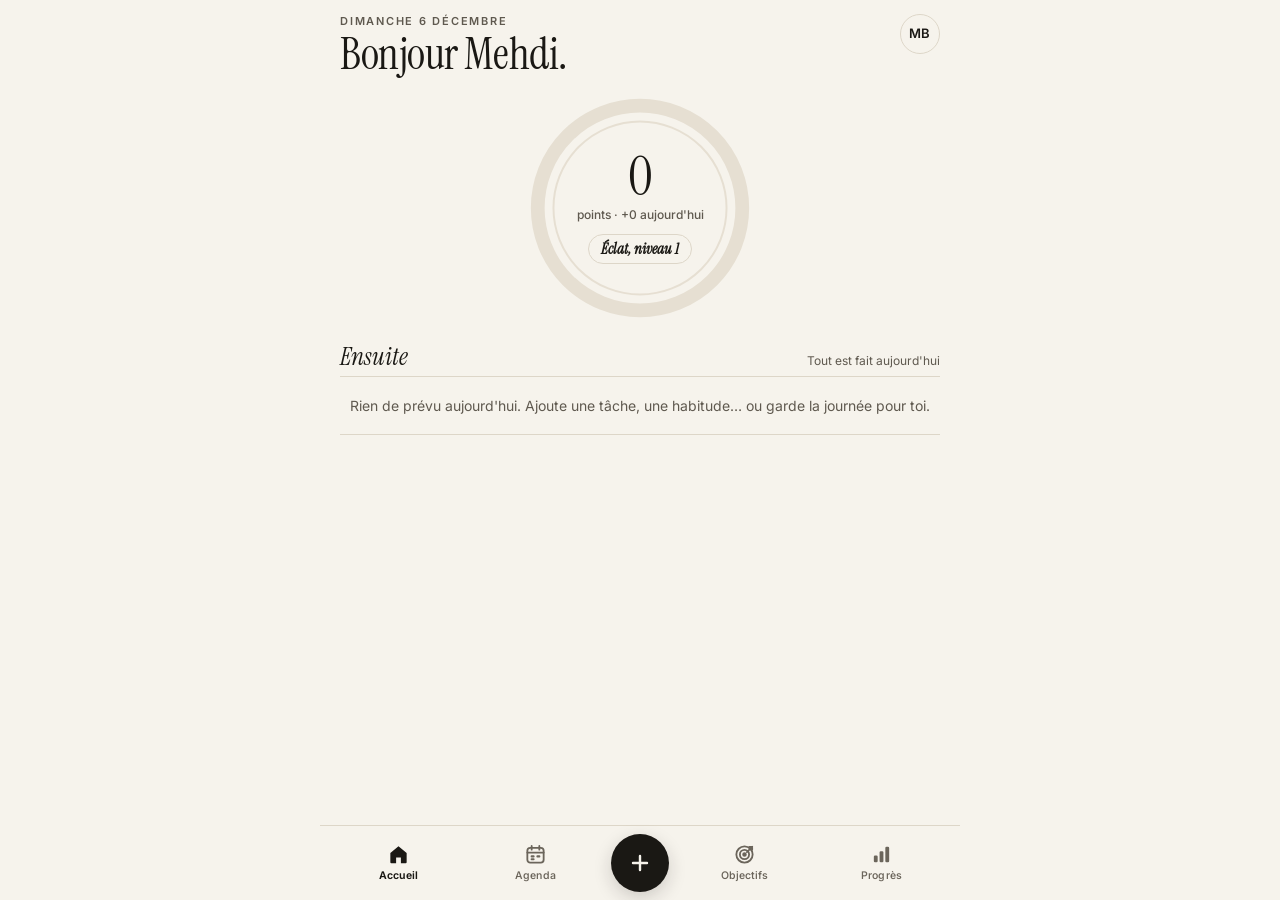
==== commit 8384c147: "Édition 29 : onglets Agenda et Progrès, comme la maquette Co-Authored-By: Claude Opus 5.5 <noreply@a" ====
--- a/index.html
+++ b/index.html
@@ -1768,7 +1768,7 @@
   'use strict';
   // ASCEND : développement personnel et JOMO. Une seule page, données sur l'appareil (localStorage).
   const VERSION = 1;                       // format des données (export, sauvegarde)
-  const EDITION = 28;                      // édition de l'app, comme le cache du service worker (ascend-21)
+  const EDITION = 29;                      // édition de l'app, comme le cache du service worker (ascend-21)
   const CLE = 'ascend-v1';
 
   // ---------- Réglages fixes ----------
@@ -5903,7 +5903,7 @@
   });
   [TD, HD, OD].forEach(f => f.addEventListener('close', () => { if (LP.open) setTimeout(() => renderLoupe(U.loupe.retour, true), 0); }));
   // ---------- Rendu ----------
-  const ONGLETS = [['accueil', 'Accueil'], ['calendrier', 'Calendrier'], ['objectifs', 'Objectifs'], ['progression', 'Progression']];
+  const ONGLETS = [['accueil', 'Accueil'], ['calendrier', 'Agenda'], ['objectifs', 'Objectifs'], ['progression', 'Progrès']];
   function renderOnglets() {
     // Une réponse t'attend (moment sans écran à valider, tâches pas faites) : un point sur Progression, où sont ces cartes
     const attend = aValider().length + pasFaites().length > 0;
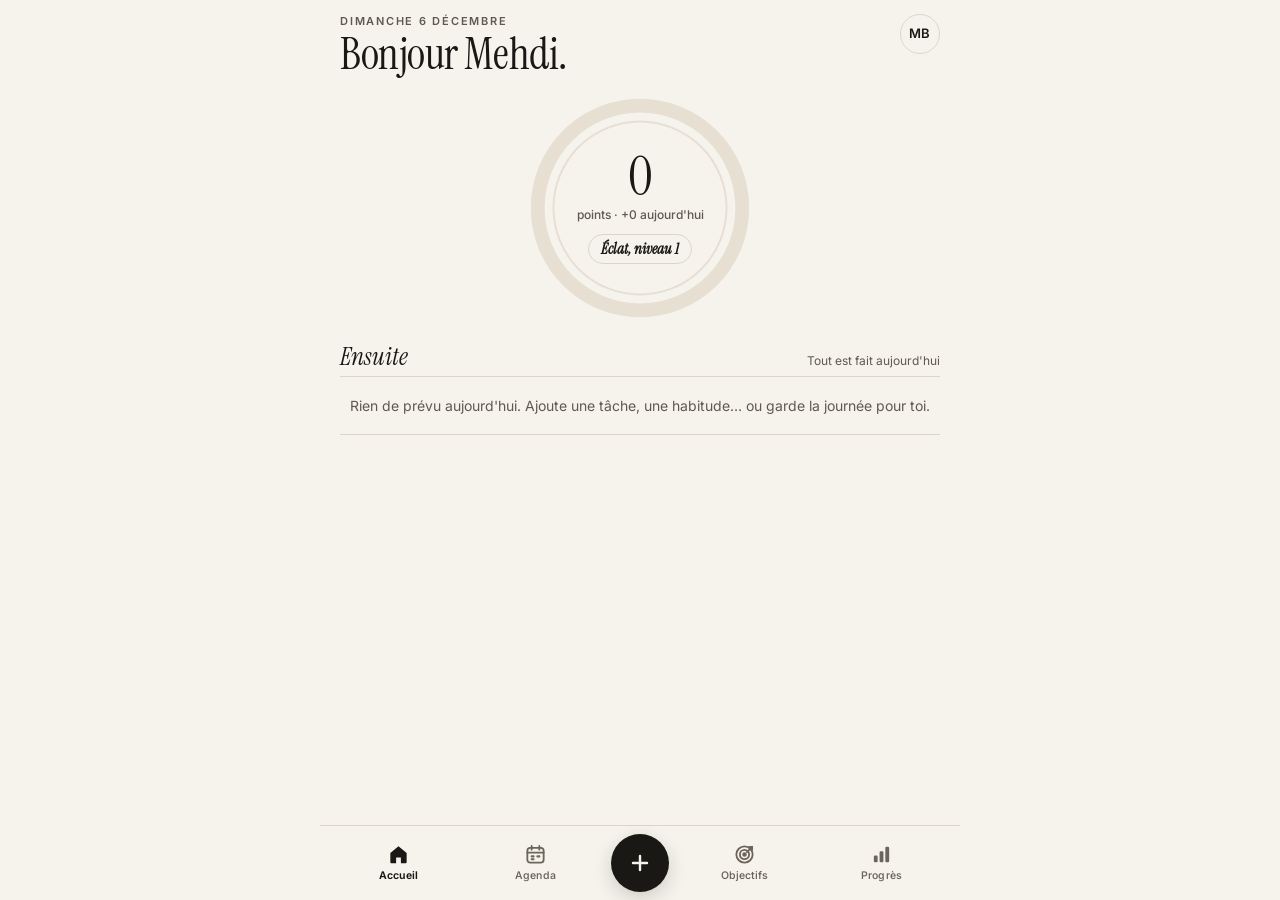
==== commit f9290f6f: "Édition 31 : nouvelle icône « Le sommet » Icône ivoire et encre (ligne de crête qui monte vers un po" ====
--- a/index.html
+++ b/index.html
@@ -1627,6 +1627,95 @@
 .point-tab { position: absolute; top: 6px; left: calc(50% + 8px); width: 9px; height: 9px; border-radius: 50%; background: var(--rouge); box-shadow: 0 0 0 2px var(--fond); }
 .ligne.ensuite:not(.faite) .tuile { font-size: 0; }
 .ligne.ensuite .tuile.evenement { background: none; }
+/* ===== Édition 30 : le calendrier couché au style D (ivoire, encre, empattements) ===== */
+
+/* En-tête : comme debout, sur une seule rangée */
+.pay { gap: 4px; }
+.pay-barre { display: flex; align-items: flex-end; gap: 10px; min-height: 0; padding: 0 0 6px; border-bottom: 1px solid var(--trait); }
+.pay-titre { flex: 1; min-width: 0; display: grid; gap: 0; }
+.pay-titre .sur-titre { margin: 0 !important; font-size: 10px !important; letter-spacing: .16em; white-space: nowrap; overflow: hidden; text-overflow: ellipsis; }
+.pay-titre .sur-titre.charge { color: var(--orange); }
+.pay-barre h2 { flex: none; font-family: var(--serif); font-weight: 400; font-size: 30px; line-height: 1.02; letter-spacing: -.01em; color: var(--encre);
+  white-space: nowrap; overflow: hidden; text-overflow: ellipsis; }
+.pay-barre h2 .an { font-size: .6em; color: var(--doux); }
+.pay-barre .onglets-vue.segments { flex: none; width: auto; margin: 0; padding: 0 0 1px; gap: 0; border: 0; background: none; box-shadow: none; }
+.pay-barre .onglets-vue.segments button { min-height: 40px; padding: 0 9px; font-size: 13.5px; background: none; box-shadow: none; color: var(--doux); }
+.pay-barre .onglets-vue.segments button[aria-pressed="true"] { color: var(--encre); font-weight: 650; text-decoration: underline; text-underline-offset: 7px; text-decoration-thickness: 2px; }
+.pay-barre .cal-outils { flex: none; display: flex; align-items: center; gap: 0; }
+.pay-barre .cal-outils .lien { font-size: 13px; min-height: 40px; padding: 0 8px; }
+.pay-barre .cal-outils .lien.courant { color: var(--pale); font-weight: 500; text-decoration: none; }
+.pay-barre .icone-bouton { width: 40px; height: 40px; border-radius: 50%; background: none; border: 0; box-shadow: none; color: var(--encre); }
+@media (max-width: 700px) {
+  .pay-barre h2 { font-size: 25px; }
+  .pay-barre .onglets-vue.segments button { padding: 0 6px; }
+  .pay-barre .cal-outils .lien { display: none; }
+}
+
+/* Semaine couchée : « LUN » en petites capitales, la date à empattements, le jour choisi à l'encre */
+.sem7-tete { margin: 2px 0 2px 40px; gap: 4px; }
+.sem7-tete span { display: flex; align-items: baseline; justify-content: center; gap: 5px; min-height: 26px; padding: 2px 4px; border-radius: 999px;
+  font-size: 10px; font-weight: 600; color: var(--doux); }
+.sem7-tete span small { font-size: 10px; letter-spacing: .14em; text-transform: uppercase; }
+.sem7-tete span b { font-family: var(--serif); font-weight: 400; font-size: 21px; line-height: 1; color: var(--encre); }
+.sem7-tete span i { font-style: normal; font-size: 10px; font-weight: 650; color: var(--doux); margin: 0; }
+.sem7-tete span.auj small, .sem7-tete span.auj b { color: var(--encre); }
+.sem7-tete span.auj b { text-decoration: underline; text-decoration-thickness: 1.5px; text-underline-offset: 3px; }
+.sem7-tete span.charge b { color: var(--orange); }
+.sem7-tete span.choisi { background: var(--encre); }
+.sem7-tete span.choisi small, .sem7-tete span.choisi i { color: rgba(246, 243, 236, .72); }
+.sem7-tete span.choisi b { color: var(--ivoire); text-decoration: none; }
+.sem7 .colonne.auj { background: rgba(26, 24, 20, .03); }
+
+/* Grille couchée : la capsule comme debout, le titre à empattements sur la même ligne que l'heure */
+.ajuste .bloc { background: none; border: 0; border-radius: 0; }
+.ajuste .bloc .b-capsule, .ajuste .colonnes .bloc .b-capsule { left: 1px; width: 26px; border-radius: 13px; padding: 0; align-items: center; font-size: 12px; overflow: hidden; }
+.ajuste .bloc .b-capsule i { display: block; }
+.ajuste .bloc .b-capsule svg { width: 12px; height: 12px; }
+.ajuste .bloc .b-texte, .ajuste .bloc.court .b-texte, .ajuste .colonnes .bloc .b-texte { left: 34px; right: 34px; top: 0; bottom: 0; height: auto; padding: 0;
+  flex-direction: row; align-items: center; gap: 8px; }
+html.paysage .ajuste .bloc .b-texte b, html.paysage .ajuste .bloc.court .b-texte b { font-family: var(--serif); font-weight: 400; font-size: 17px; line-height: 1.05; min-width: 0; color: var(--encre); }
+html.paysage .ajuste .bloc.fait .b-texte b { color: var(--doux); }
+html.paysage .ajuste .bloc .b-texte small, html.paysage .ajuste .bloc.court .b-texte small { order: 1; flex: none; font-size: 11px; line-height: 1; color: var(--doux); }
+.ajuste .bloc .b-texte em { display: none; }
+.ajuste .bloc .rond-coche, .ajuste .bloc.court .rond-coche { right: 4px; top: 50%; transform: translateY(-50%); margin: 0; width: auto; height: min(24px, calc(100% - 2px)); aspect-ratio: 1; border-width: 1.5px; }
+.ajuste .bloc .rond-coche svg, .ajuste .bloc.court .rond-coche svg { width: 60%; height: 60%; }
+.ajuste .bloc .poignee { left: 14px; }
+/* Côte à côte : capsule plus fine */
+.ajuste .colonnes .bloc[style*="width:calc(50%"] .b-capsule, .ajuste .colonnes .bloc[style*="width:calc(33"] .b-capsule { width: 18px; border-radius: 9px; font-size: 0; }
+.ajuste .colonnes .bloc[style*="width:calc(50%"] .b-capsule i, .ajuste .colonnes .bloc[style*="width:calc(33"] .b-capsule i { display: none; }
+.ajuste .colonnes .bloc[style*="width:calc(50%"] .b-texte, .ajuste .colonnes .bloc[style*="width:calc(33"] .b-texte { left: 24px; }
+html.paysage .ajuste .colonnes .bloc[style*="width:calc(50%"] .b-texte b, html.paysage .ajuste .colonnes .bloc[style*="width:calc(33"] .b-texte b { font-size: 15px; }
+
+/* Semaine couchée : 7 colonnes étroites, capsule fine, titre seul */
+.sem7 .bloc .b-capsule, .sem7 .colonnes .bloc .b-capsule, .ajuste.sem7 .colonnes .bloc[style*="width:calc(50%"] .b-capsule, .ajuste.sem7 .colonnes .bloc[style*="width:calc(33"] .b-capsule { width: 8px; border-radius: 4px; font-size: 0; }
+.sem7 .bloc .b-capsule i { display: none; }
+.sem7 .bloc .b-texte, .sem7 .bloc.court .b-texte, .sem7 .colonnes .bloc .b-texte, .ajuste.sem7 .colonnes .bloc[style*="width:calc(50%"] .b-texte, .ajuste.sem7 .colonnes .bloc[style*="width:calc(33"] .b-texte { left: 12px; right: 2px; padding: 0; }
+html.paysage .sem7 .bloc .b-texte b, html.paysage .sem7 .bloc.court .b-texte b, html.paysage .ajuste.sem7 .colonnes .bloc .b-texte b { font-size: 13.5px; }
+.sem7 .bloc .b-texte small, .sem7 .bloc .rond-coche { display: none; }
+
+/* Mois couché : cases ivoire à filets fins, numéro à empattements, pastilles de couleur */
+.pay-mois { gap: 0; border-top: 0; }
+.pay-mois .jsem { font-size: 10px; letter-spacing: .14em; font-weight: 600; color: var(--doux); padding: 4px 0 4px; border-bottom: 1px solid var(--trait); }
+.case-m { gap: 1px; padding: 3px 6px 4px; border: 0; border-radius: 0; background: none; border-right: 1px solid var(--trait); border-bottom: 1px solid var(--trait); }
+.pay-mois .case-m:nth-of-type(7n) { border-right: 0; }
+.case-m.dehors { background: rgba(26, 24, 20, .025); }
+.case-m.dehors .n span { color: var(--pale); }
+.case-m.auj { border-color: var(--trait); }
+.case-m .n { align-items: center; line-height: 1; min-height: 22px; }
+.case-m .n span { font-family: var(--serif); font-weight: 400; font-size: 19px; line-height: 1; color: var(--encre); font-variant-numeric: lining-nums; }
+.case-m.auj .n span { text-decoration: underline; text-decoration-thickness: 1.5px; text-underline-offset: 3px; }
+.case-m[aria-current="date"] .n span { background: var(--encre); color: var(--ivoire); border-radius: 999px; padding: 1px 7px 2px; box-shadow: none; text-decoration: none; }
+.case-m .n .encore { font-size: 10.5px; font-weight: 650; color: var(--doux); }
+.case-m .n i { font-size: 11px; color: var(--orange); }
+.case-m .chip { display: block; padding: 0; border: 0; border-radius: 0; background: none; font-size: 11.5px; line-height: 15px; font-weight: 500; color: var(--encre); }
+.case-m .chip i { display: inline-block; vertical-align: 1px; margin-right: 5px; width: 7px; height: 7px; border-radius: 50%; background: var(--c); }
+.case-m .chip.ev i { background: none; box-shadow: inset 0 0 0 1.5px var(--c); }
+.case-m .chip.fait { color: var(--doux); }
+.case-m .chip.fait i { opacity: .45; }
+
+/* Le logo (icône F · Le sommet) : à l'ivoire sur le lancement, à l'encre sur le verrou */
+.lancement .marque svg { color: #f6f3ec; }
+.vr-logo { color: var(--encre); }
 
 </style>
 </head>
@@ -1768,7 +1857,7 @@
   'use strict';
   // ASCEND : développement personnel et JOMO. Une seule page, données sur l'appareil (localStorage).
   const VERSION = 1;                       // format des données (export, sauvegarde)
-  const EDITION = 29;                      // édition de l'app, comme le cache du service worker (ascend-21)
+  const EDITION = 31;                      // édition de l'app, comme le cache du service worker (ascend-21)
   const CLE = 'ascend-v1';
 
   // ---------- Réglages fixes ----------
@@ -2481,12 +2570,11 @@
 
   // Le A d'ASCEND : deux pentes et un sommet
   let nLogo = 0;
+  // Le sommet : une ligne de crête qui monte vers un point (dessiné en couleur du texte)
   function logo() {
-    const n = ++nLogo;
-    return `<svg viewBox="0 0 100 100" aria-hidden="true"><defs>
-      <linearGradient id="la${n}" x1="0" y1="0" x2="0" y2="1"><stop offset="0" stop-color="#ffffff"/><stop offset="1" stop-color="#8d8d96"/></linearGradient>
-      <linearGradient id="lb${n}" x1="0" y1="0" x2="1" y2="1"><stop offset="0" stop-color="#d9d9de"/><stop offset="1" stop-color="#4a4a52"/></linearGradient></defs>
-      <path d="M50 8L12 92h13L50 36z" fill="url(#la${n})"/><path d="M50 8v28l25 56h13z" fill="url(#lb${n})"/><path d="M50 58l10 22-10-7-10 7z" fill="url(#la${n})" opacity=".9"/></svg>`;
+    return `<svg viewBox="0 0 100 100" aria-hidden="true" fill="none" stroke="currentColor" stroke-width="4.6" stroke-linejoin="round" stroke-linecap="round">
+      <path d="M12 78L36 51l11 12 24-34 13 17"/><circle cx="71" cy="18" r="4.2" fill="currentColor" stroke="none"/>
+      <path d="M12 86h72" stroke-width="1.3" opacity=".4"/></svg>`;
   }
   // Lancement : un arc de lumière, un monolithe, une silhouette au sommet
   function sceneLancement() {
@@ -2939,7 +3027,7 @@
     const rangs = jours.length / 7;
     // Combien de tâches tiennent dans une case : le numéro du jour (et « +N » à côté), puis une ligne par tâche
     const hApp = ($('.app') || {}).clientHeight || window.innerHeight;
-    const place = Math.max(1, Math.floor(((hApp - 78) / rangs - 4 - 8 - 18) / 17));
+    const place = Math.max(1, Math.floor(((hApp - 82) / rangs - 6 - 22) / 16));
     const cases = jours.map(j => {
       const occs = duJour(j), charge = minutesPrevues(j) > S.reglages.plafond;
       const montrees = occs.slice(0, place);
@@ -2947,7 +3035,7 @@
       return `<button type="button" class="case-m${j.slice(0, 7) !== k.slice(0, 7) ? ' dehors' : ''}${j === auj ? ' auj' : ''}"${j === k ? ' aria-current="date"' : ''} data-ouvrir-jour="${j}" data-focus="pm${j}"
           aria-label="${jourLong(j)}${j === auj ? ", aujourd'hui" : ''}${occs.length ? ' : ' + occs.map(o => `${o.el.titre} à ${hhmm(o.el.debut)}${o.fait ? ', faite' : ''}`).join(' ; ') : ', rien de prévu'}${charge ? ', journée chargée' : ''}. Voir la journée">
         <span class="n" aria-hidden="true"><span>${parse(j).getDate()}</span>${reste ? `<em class="encore">+${reste}</em>` : ''}${charge ? '<i>⚠︎</i>' : ''}</span>
-        ${montrees.map(o => `<span class="chip${o.fait ? ' fait' : ''}" style="--c:${look(o.el).couleur}" aria-hidden="true">${o.el.type === 'tache' ? '' : look(o.el).icone + ' '}${esc(o.el.titre)}</span>`).join('')}</button>`;
+        ${montrees.map(o => `<span class="chip${o.fait ? ' fait' : ''}${o.el.type === 'evenement' ? ' ev' : ''}" style="--c:${look(o.el).couleur}" aria-hidden="true"><i></i>${esc(o.el.titre)}</span>`).join('')}</button>`;
     }).join('');
     return `<div class="pay-mois" style="--rangs:${rangs}" data-balayage="mois">${JOURS_LONGS.map(n => `<span class="jsem" aria-hidden="true">${n.slice(0, 3)}</span>`).join('')}${cases}</div>`;
   }
@@ -2971,25 +3059,35 @@
   }
   function vuePaysage() {
     const sem = S.vueCal === 'semaine', jour = S.vueCal === 'jour', k = U.date, auj = aujourdhui();
-    const titre = sem ? 'Semaine ' + texteSemaine(lundiDe(k)) : jour ? (k === auj ? "Aujourd'hui · " : '') + jourLong(k) : cap(parse(k).toLocaleDateString('fr-FR', { month: 'long', year: 'numeric' }));
+    const nomMois = cap(parse(k).toLocaleDateString('fr-FR', { month: 'long' }));
+    const titre = sem ? esc('Semaine ' + texteSemaine(lundiDe(k))) : jour ? esc((k === auj ? "Aujourd'hui · " : '') + jourLong(k)) : `${esc(nomMois)} <span class="an">${parse(k).getFullYear()}</span>`;
     const nomNav = sem ? 'Semaine' : jour ? 'Jour' : 'Mois';
-    const m = minutesPrevues(k), pl = S.reglages.plafond;
+    const pl = S.reglages.plafond;
+    let sur, courant, charge = false;
+    if (jour) { const m = minutesPrevues(k); charge = m > pl; sur = `${duree(m)} sur ${duree(pl)}${charge ? ' · chargée' : ''}`; courant = k === auj; }
+    else if (sem) { let tot = 0; for (const j of joursPaysage()) tot += minutesPrevues(j); sur = `${duree(tot)} prévues`; courant = lundiDe(k) === lundiDe(auj); }
+    else { const n = (() => { let c = 0; const d = parse(k); for (let i = 1; i <= 31; i++) { const j = dk(new Date(d.getFullYear(), d.getMonth(), i)); if (j.slice(0, 7) !== k.slice(0, 7)) break; c += duJour(j).length; } return c; })();
+      sur = n ? `${n} prévu${n > 1 ? 's' : ''} ce mois` : 'Le mois'; courant = k.slice(0, 7) === auj.slice(0, 7); }
     return `<h1 class="masque">Calendrier</h1>
       <div class="pay"${jour ? ' data-balayage="jour"' : ''}>
-        <div class="pay-barre">
-          <button type="button" class="icone-bouton" data-nav="-1" aria-label="${nomNav} précédent${sem ? 'e' : ''}" data-focus="nav-1">${ICONE.gauche}</button>
-          <h2 aria-live="polite">${esc(titre)}</h2>
-          <button type="button" class="icone-bouton" data-nav="1" aria-label="${nomNav} suivant${sem ? 'e' : ''}" data-focus="nav1">${ICONE.droite}</button>
-          ${jour ? `<div class="jauge${m > pl ? ' depasse' : ''}" role="img" aria-label="${duree(m)} de tâches prévues sur un plafond de ${duree(pl)}${m > pl ? ' : journée chargée' : ''}"><small aria-hidden="true"><b>${duree(m)}</b> / ${duree(pl)}</small><span class="barre" aria-hidden="true"><i style="width:${Math.min(100, m / pl * 100)}%"></i></span></div>` : ''}
-          <div class="segments" role="group" aria-label="Affichage">
-            <button type="button" aria-pressed="${sem}" data-vue-cal="semaine" data-focus="vc-semaine">Sem.</button>
+        <header class="pay-barre">
+          <div class="pay-titre">
+            <p class="sur-titre${charge ? ' charge' : ''}">${esc(sur)}</p>
+            <h2 aria-live="polite">${titre}</h2>
+          </div>
+          <div class="segments onglets-vue" role="group" aria-label="Affichage">
+            <button type="button" aria-pressed="${sem}" data-vue-cal="semaine" data-focus="vc-semaine" aria-label="Semaine">Sem.</button>
             <button type="button" aria-pressed="${jour}" data-vue-cal="jour" data-focus="vc-jour">Jour</button>
             <button type="button" aria-pressed="${!jour && !sem}" data-vue-cal="mois" data-focus="vc-mois">Mois</button>
           </div>
-          <button type="button" class="icone-bouton" data-action="aujourdhui" aria-label="Aujourd'hui" data-focus="auj">${ICONE.calendrier}</button>
-          <button type="button" class="icone-bouton" data-action="chercher" aria-label="Chercher" data-focus="chercher">${ICONE.loupe}</button>
-        </div>
-        ${sem ? `<div class="sem7-tete" aria-hidden="true">${joursPaysage().map((j, i) => { const m7 = minutesPrevues(j), fl = duJour(j).filter(o => o.el.flou).length; return `<span class="${j === auj ? 'auj' : ''}${m7 > pl ? ' charge' : ''}">${JOURS_COURTS_3[i]} <b>${parse(j).getDate()}</b>${fl ? `<i>+${fl}</i>` : ''}</span>`; }).join('')}</div>
+          <div class="cal-outils">
+            <button type="button" class="lien fort${courant ? ' courant' : ''}" data-action="aujourdhui" data-focus="auj">Aujourd'hui</button>
+            <button type="button" class="icone-bouton petit" data-nav="-1" aria-label="${nomNav} précédent${sem ? 'e' : ''}" data-focus="nav-1">${ICONE.gauche}</button>
+            <button type="button" class="icone-bouton petit" data-nav="1" aria-label="${nomNav} suivant${sem ? 'e' : ''}" data-focus="nav1">${ICONE.droite}</button>
+            <button type="button" class="icone-bouton petit" data-action="chercher" aria-label="Chercher" data-focus="chercher">${ICONE.loupe}</button>
+          </div>
+        </header>
+        ${sem ? `<div class="sem7-tete" aria-hidden="true">${joursPaysage().map((j, i) => { const m7 = minutesPrevues(j), fl = duJour(j).filter(o => o.el.flou).length; return `<span class="${[j === auj ? 'auj' : '', j === k ? 'choisi' : '', m7 > pl ? 'charge' : ''].filter(Boolean).join(' ')}"><small>${JOURS_COURTS_3[i]}</small> <b>${parse(j).getDate()}</b>${fl ? `<i>+${fl}</i>` : ''}</span>`; }).join('')}</div>
           <div class="defile ajuste sem7" data-defile="jour">${grille(joursPaysage())}</div>`
           : jour ? `<div class="defile ajuste" data-defile="jour">${grille([k])}</div>
           <button type="button" class="fab" data-action="ajouter" aria-label="Ajouter une tâche" data-focus="fab">${ICONE.plus}</button>` : moisPaysage()}
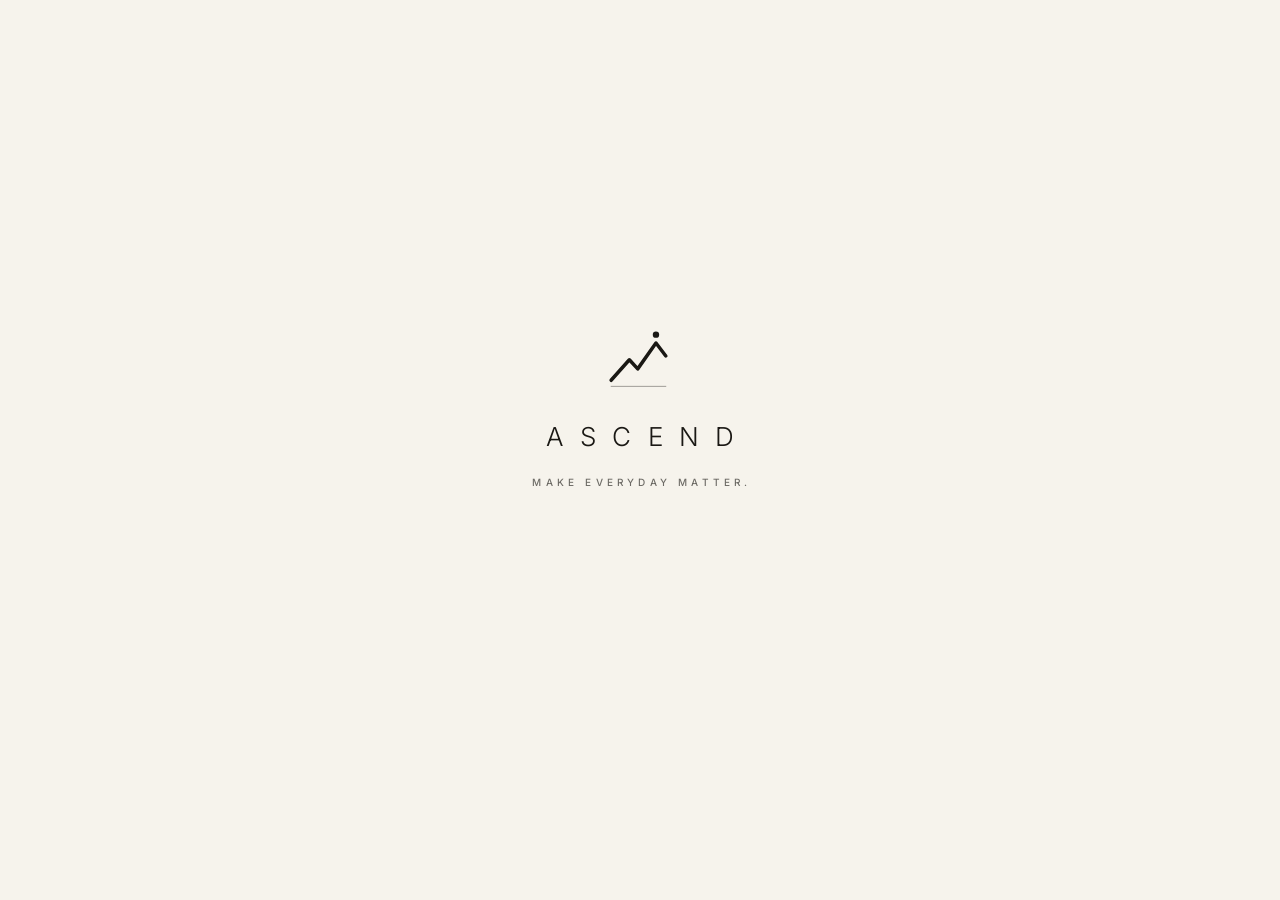
==== commit ba58baab: "Édition 32 : écran de lancement, de la nuit à l'aube La crête se dessine, le point se pose au sommet" ====
--- a/index.html
+++ b/index.html
@@ -1716,6 +1716,59 @@
 /* Le logo (icône F · Le sommet) : à l'ivoire sur le lancement, à l'encre sur le verrou */
 .lancement .marque svg { color: #f6f3ec; }
 .vr-logo { color: var(--encre); }
+/* ===== Édition 32 : lancement, de la nuit à l'aube ===== */
+.lancement { position: fixed; inset: 0; z-index: 60; display: block; overflow: hidden; pointer-events: none;
+  background: #1a1814; background-image: none; transition: opacity .6s ease .15s, visibility .75s; }
+.lancement .scene, .lancement > .marque { display: none; }
+.l-nuit, .l-jour { position: absolute; inset: 0; display: grid; place-items: center; padding-bottom: 10vh; }
+.l-nuit { background: #1a1814; color: #f6f3ec; }
+/* Une lueur chaude naît au sommet, juste avant le jour */
+.l-nuit::before { content: ""; position: absolute; inset: 0; opacity: 0;
+  background: radial-gradient(circle at var(--cx, 50%) var(--cy, 40%), rgba(231, 194, 122, .38), rgba(231, 194, 122, .08) 22vmax, transparent 48vmax); }
+.l-jour { background: #f6f3ec; color: #1a1814; clip-path: circle(0 at var(--cx, 50%) var(--cy, 40%)); }
+.l-marque { position: relative; display: grid; justify-items: center; gap: 22px; text-align: center; }
+.l-marque svg { width: 76px; height: 76px; overflow: visible; }
+.l-marque b { font-size: 26px; font-weight: 300; letter-spacing: .62em; margin-right: -.62em; color: currentColor; }
+.l-marque small { font-size: 10px; font-weight: 500; letter-spacing: .42em; margin-right: -.42em; text-transform: uppercase; opacity: .62; }
+.l-crete { stroke-dasharray: 120; stroke-dashoffset: 120; }
+.l-sol { stroke-dasharray: 72; stroke-dashoffset: 72; opacity: .4; }
+.l-point { transform-box: fill-box; transform-origin: center; transform: scale(0); }
+.l-marque b, .l-marque small { opacity: 0; transform: translateY(8px); }
+
+/* Le spectacle : la crête se trace (0,15 → 1,05 s), le point se pose (0,95 s), le jour s'ouvre depuis le point (1,15 → 2 s) */
+.lancement.joue .l-crete { animation: l-trace .9s cubic-bezier(.55, .1, .3, 1) .15s forwards; }
+.lancement.joue .l-sol { animation: l-trace .8s cubic-bezier(.4, 0, .2, 1) .1s forwards; }
+.lancement.joue .l-point { animation: l-pose .45s cubic-bezier(.3, 1.6, .5, 1) .95s forwards; }
+.lancement.joue .l-marque b { animation: l-monte .7s cubic-bezier(.2, .8, .2, 1) .7s forwards; }
+.lancement.joue .l-marque small { animation: l-monte-doux .7s cubic-bezier(.2, .8, .2, 1) .85s forwards; }
+.lancement.joue .l-nuit::before { animation: l-lueur .5s ease-out 1s forwards; }
+.lancement.joue .l-jour { animation: l-aube .9s cubic-bezier(.6, 0, .25, 1) 1.15s forwards; }
+@keyframes l-trace { to { stroke-dashoffset: 0; } }
+@keyframes l-pose { to { transform: scale(1); } }
+@keyframes l-monte { to { opacity: 1; transform: none; } }
+@keyframes l-monte-doux { to { opacity: .62; transform: none; } }
+@keyframes l-lueur { to { opacity: 1; } }
+@keyframes l-aube { to { clip-path: circle(150vmax at var(--cx, 50%) var(--cy, 40%)); } }
+
+/* Le départ : les mots s'effacent, le sommet monte et se fond, l'accueil arrive ligne par ligne */
+.lancement.parti { opacity: 0; visibility: hidden; }
+.lancement.parti .l-marque b, .lancement.parti .l-marque small { transition: opacity .3s, transform .5s; opacity: 0 !important; transform: translateY(-6px); }
+.lancement.parti .l-marque svg { transition: transform .75s cubic-bezier(.5, 0, .2, 1); transform: translateY(-22px) scale(.82); }
+html.entree .ecran > * { animation: l-entree .7s cubic-bezier(.2, .8, .2, 1) both; }
+html.entree .ecran > :nth-child(2) { animation-delay: .07s; }
+html.entree .ecran > :nth-child(3) { animation-delay: .14s; }
+html.entree .ecran > :nth-child(4) { animation-delay: .21s; }
+html.entree .ecran > :nth-child(n+5) { animation-delay: .28s; }
+@keyframes l-entree { from { opacity: 0; transform: translateY(14px); } to { opacity: 1; transform: none; } }
+
+/* Mouvements réduits : le jour d'emblée, un simple fondu */
+.lancement.calme .l-jour { clip-path: none; animation: none; }
+.lancement.calme .l-crete, .lancement.calme .l-sol { stroke-dashoffset: 0; animation: none; }
+.lancement.calme .l-point { transform: none; animation: none; }
+.lancement.calme .l-marque b { opacity: 1; transform: none; animation: none; }
+.lancement.calme .l-marque small { opacity: .62; transform: none; animation: none; }
+@media (prefers-reduced-motion: reduce) { html.entree .ecran > * { animation: none; } }
+@media (orientation: landscape) and (max-height: 520px) { .l-marque { gap: 12px; } .l-marque svg { width: 52px; height: 52px; } .l-nuit, .l-jour { padding-bottom: 4vh; } }
 
 </style>
 </head>
@@ -1857,7 +1910,7 @@
   'use strict';
   // ASCEND : développement personnel et JOMO. Une seule page, données sur l'appareil (localStorage).
   const VERSION = 1;                       // format des données (export, sauvegarde)
-  const EDITION = 31;                      // édition de l'app, comme le cache du service worker (ascend-21)
+  const EDITION = 32;                      // édition de l'app, comme le cache du service worker (ascend-21)
   const CLE = 'ascend-v1';
 
   // ---------- Réglages fixes ----------
@@ -2576,25 +2629,15 @@
       <path d="M12 78L36 51l11 12 24-34 13 17"/><circle cx="71" cy="18" r="4.2" fill="currentColor" stroke="none"/>
       <path d="M12 86h72" stroke-width="1.3" opacity=".4"/></svg>`;
   }
-  // Lancement : un arc de lumière, un monolithe, une silhouette au sommet
-  function sceneLancement() {
-    return `<svg class="scene" viewBox="0 0 390 844" preserveAspectRatio="xMidYMax slice" aria-hidden="true"><defs>
-      <linearGradient id="sc-arc" x1="0" y1="0" x2="0" y2="1"><stop offset="0" stop-color="#fff" stop-opacity="0"/><stop offset=".45" stop-color="#fff" stop-opacity=".95"/><stop offset=".8" stop-color="#ffe9cf" stop-opacity=".7"/><stop offset="1" stop-color="#fff" stop-opacity="0"/></linearGradient>
-      <linearGradient id="sc-mono" x1="0" y1="0" x2="1" y2="0"><stop offset="0" stop-color="#2b2b30"/><stop offset=".5" stop-color="#101012"/><stop offset="1" stop-color="#050506"/></linearGradient>
-      <linearGradient id="sc-eau" x1="0" y1="0" x2="0" y2="1"><stop offset="0" stop-color="#16161a"/><stop offset="1" stop-color="#030304"/></linearGradient>
-      <radialGradient id="sc-halo" cx="62%" cy="52%" r="60%"><stop offset="0" stop-color="#cfd0e0" stop-opacity=".28"/><stop offset="1" stop-color="#000" stop-opacity="0"/></radialGradient>
-      <filter id="sc-flou" x="-20%" y="-20%" width="140%" height="140%"><feGaussianBlur stdDeviation="7"/></filter></defs>
-      <rect width="390" height="844" fill="url(#sc-halo)"/>
-      <circle cx="560" cy="330" r="372" fill="none" stroke="url(#sc-arc)" stroke-width="9" filter="url(#sc-flou)" opacity=".8"/>
-      <circle cx="560" cy="330" r="372" fill="none" stroke="url(#sc-arc)" stroke-width="1.6"/>
-      <path d="M0 640L60 590l38 26 52-58 46 44 40-30 54 46 100-52v90H0z" fill="#0b0b0d"/>
-      <path d="M306 396l42-18 16 8v264h-58z" fill="url(#sc-mono)"/><path d="M306 396l42-18v272h-42z" fill="#fff" opacity=".05"/><path d="M348 378v272" stroke="#fff" stroke-opacity=".35" stroke-width=".8"/>
-      <rect y="650" width="390" height="194" fill="url(#sc-eau)"/>
-      <path d="M306 650h58v120l-58 30z" fill="#fff" opacity=".035"/>
-      <path d="M40 650l70-64 44 10 58-38 40 14 52 78z" fill="#070708"/><path d="M110 586l44 10 58-38" fill="none" stroke="#fff" stroke-opacity=".28" stroke-width=".9"/>
-      <path d="M40 650h224l-40 26-150 8z" fill="#050506"/>
-      <g fill="#020203"><circle cx="203" cy="524" r="4.2"/><path d="M198 530h10l3 20-2 8h-3l-1-12-2 12h-4l-2-8z"/><path d="M198 531c-9 6-13 16-12 26l12-8z"/></g>
-      <path d="M150 710h90M120 742h60M214 726h110M90 780h150" stroke="#fff" stroke-opacity=".1" stroke-width="1"/></svg>`;
+  // Lancement : de la nuit à l'aube. Deux calques identiques, la nuit (encre) et le jour (ivoire) ;
+  // la crête se dessine, le point se pose au sommet, puis le jour s'ouvre depuis ce point.
+  function lancementHTML() {
+    const marque = `<div class="l-marque"><svg viewBox="0 0 100 100" aria-hidden="true" fill="none" stroke="currentColor" stroke-width="4.6" stroke-linejoin="round" stroke-linecap="round">
+        <path class="l-sol" d="M12 86h72" stroke-width="1.3"/>
+        <path class="l-crete" d="M12 78L36 51l11 12 24-34 13 17"/>
+        <circle class="l-point" cx="71" cy="18" r="4.2" fill="currentColor" stroke="none"/></svg>
+      <b>ASCEND</b><small>Make everyday matter.</small></div>`;
+    return `<div class="l-nuit">${marque}</div><div class="l-jour">${marque}</div>`;
   }
   // Emblème : un cristal qui se pare à chaque palier (Éclat, Cristal, Étoile, Constellation, Nova)
   let nEmb = 0;
@@ -6417,14 +6460,19 @@
   } catch (e) { /* stockage indisponible */ }
   crediter();
   if (S.minuteur) { avancerMinuteur(); demarrerTic(); }
-  // Écran de lancement : le A d'ASCEND, le temps d'un souffle
-  const L0 = $('#lancement');
-  L0.innerHTML = `${sceneLancement()}<div class="marque">${logo()}<b>ASCEND</b><small>Make everyday matter.</small></div>`;
+  // Écran de lancement : de la nuit à l'aube (environ 2 s), puis l'accueil arrive en douceur
+  const L0 = $('#lancement'), calme = window.matchMedia('(prefers-reduced-motion: reduce)').matches;
+  L0.innerHTML = lancementHTML();
+  if (calme) L0.classList.add('calme');
   if (V.conf.actif) verrouiller(true);
   render();
-  setTimeout(() => L0.classList.add('parti'), window.matchMedia('(prefers-reduced-motion: reduce)').matches ? 300 : 1100);
-  setTimeout(() => L0.remove(), 1800);
-  setTimeout(accueillir, 1300);
+  const pt = L0.querySelector('.l-nuit .l-point');
+  if (pt) { const r = pt.getBoundingClientRect(); L0.style.setProperty('--cx', (r.left + r.width / 2) + 'px'); L0.style.setProperty('--cy', (r.top + r.height / 2) + 'px'); }
+  L0.classList.add('joue');
+  const T = calme ? 400 : 2000;
+  setTimeout(() => { L0.classList.add('parti'); document.documentElement.classList.add('entree'); }, T);
+  setTimeout(() => { L0.remove(); document.documentElement.classList.remove('entree'); }, T + 1100);
+  setTimeout(accueillir, T + 300);
   if (erreurStockage) dire('Attention : le téléphone refuse d\'enregistrer. Libère de la place.');
   synchroniser();
   if (S.coffre.actif) setTimeout(() => envoyerCoffre(), 5000);
